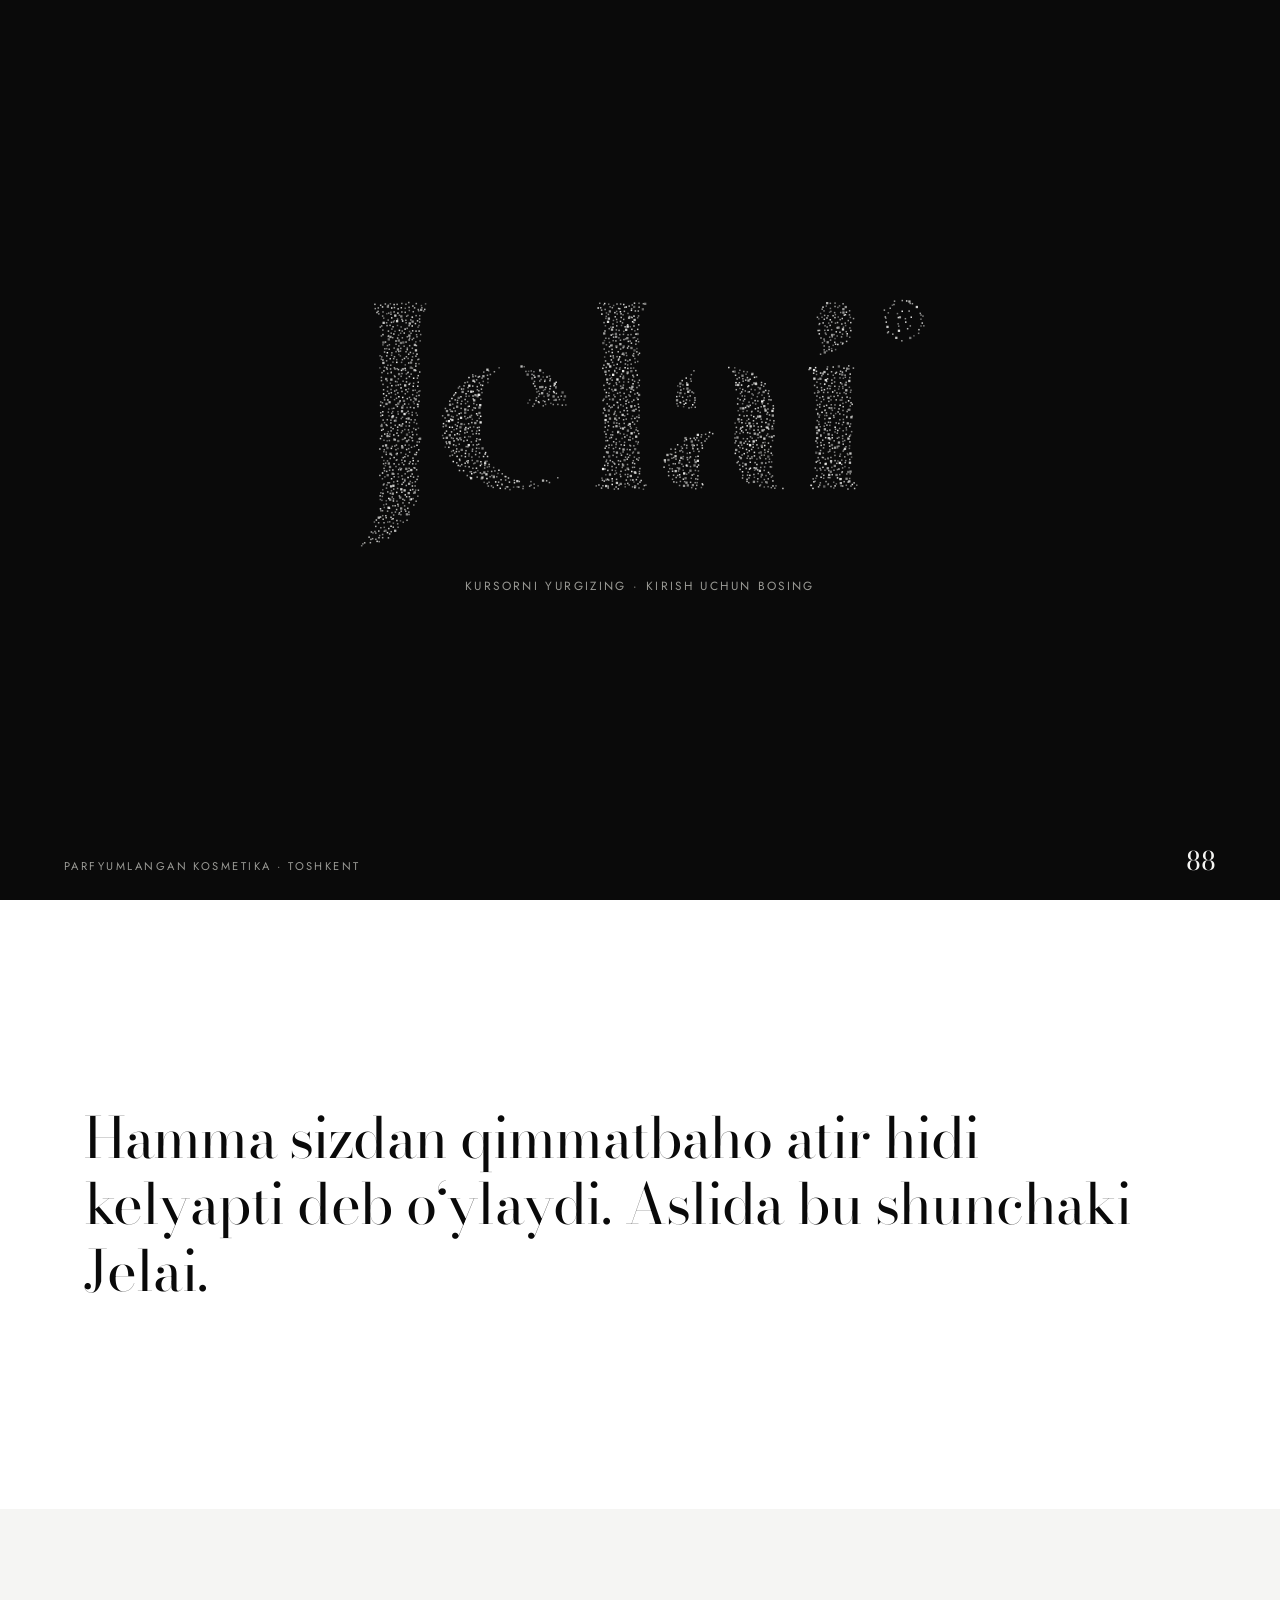
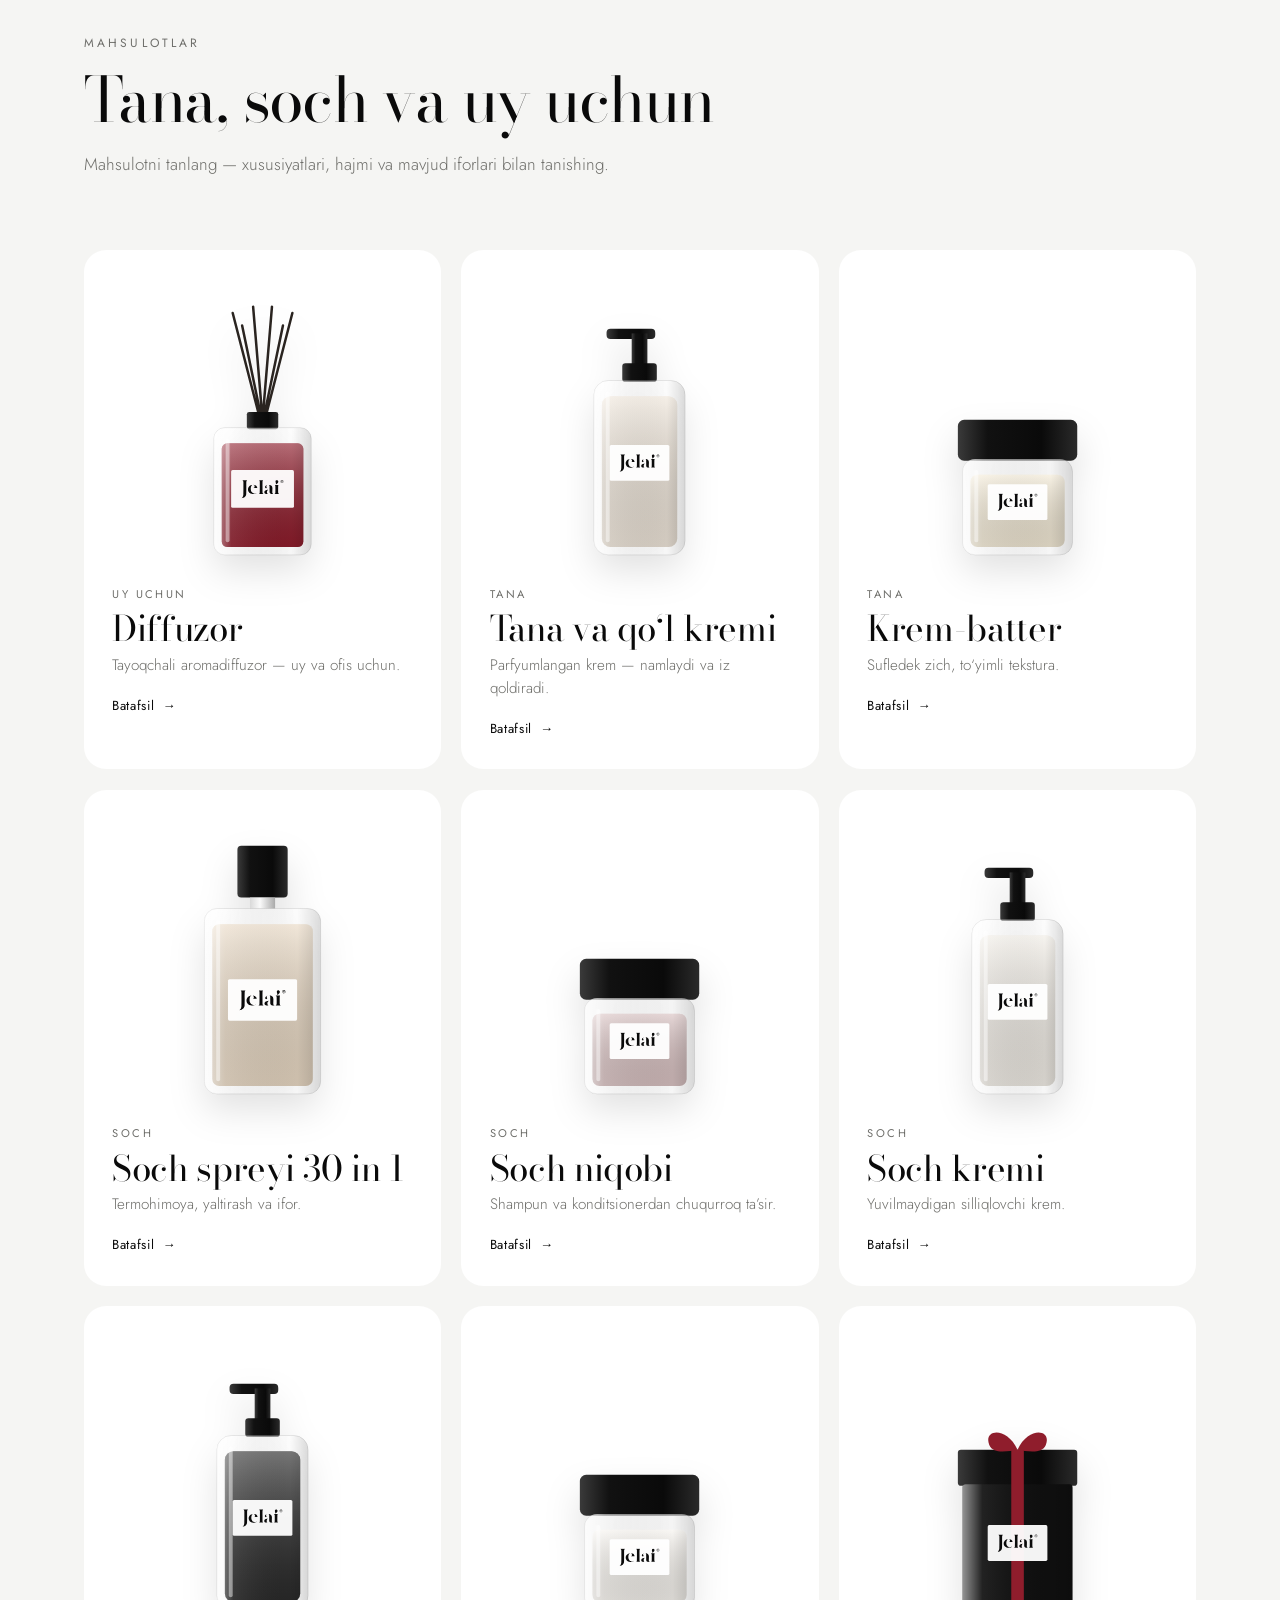
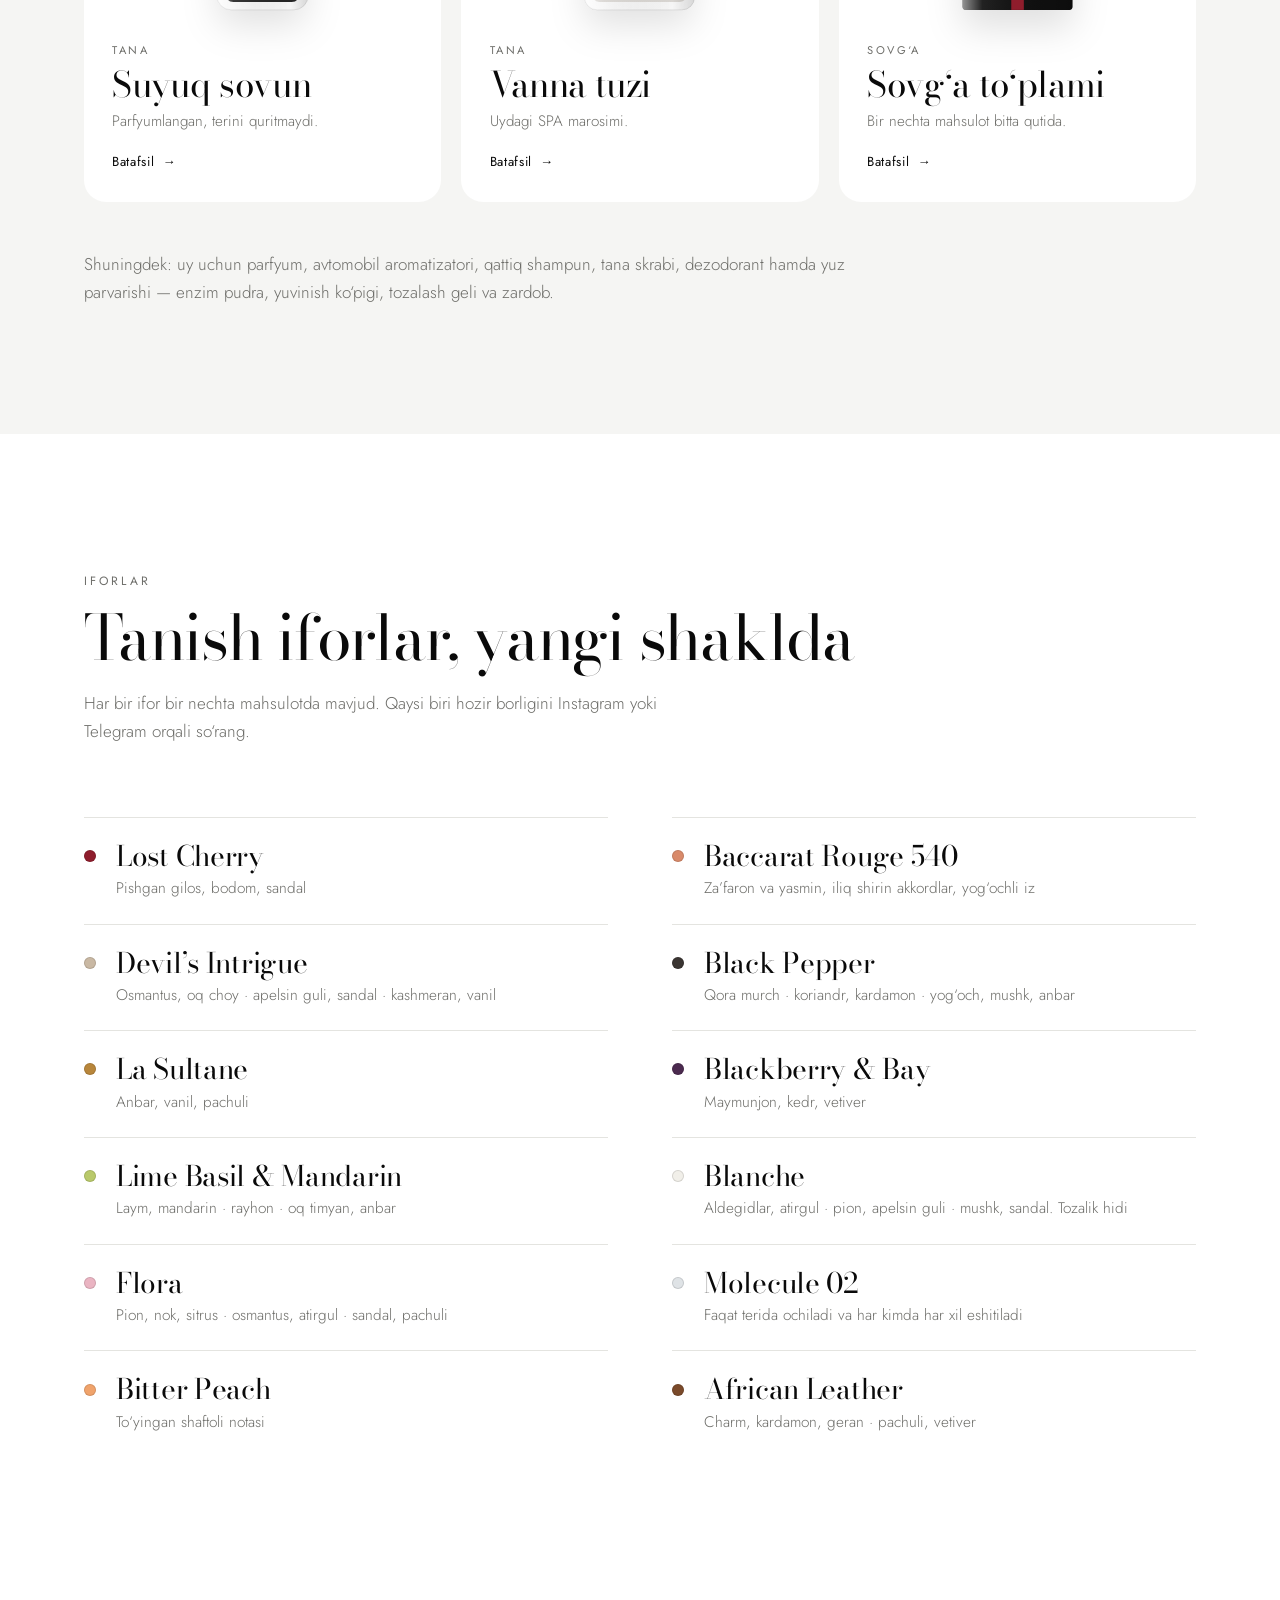
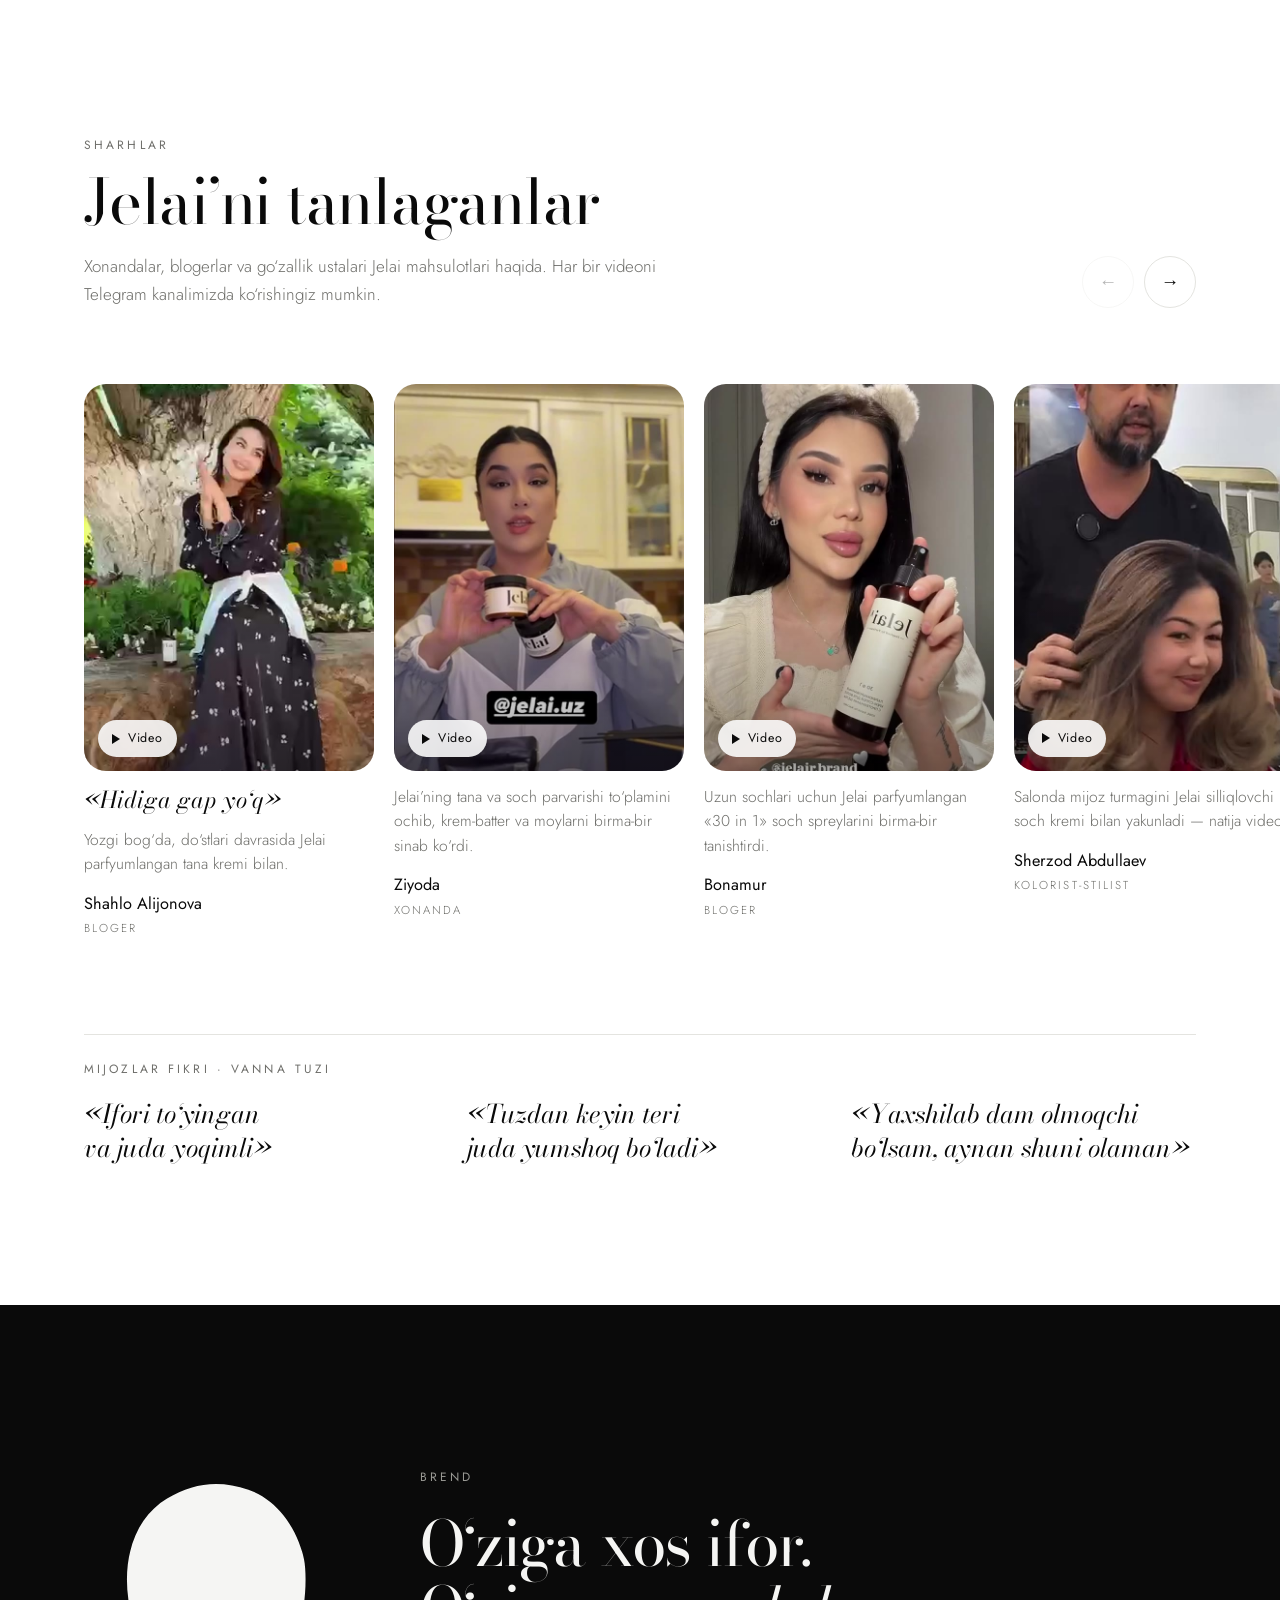
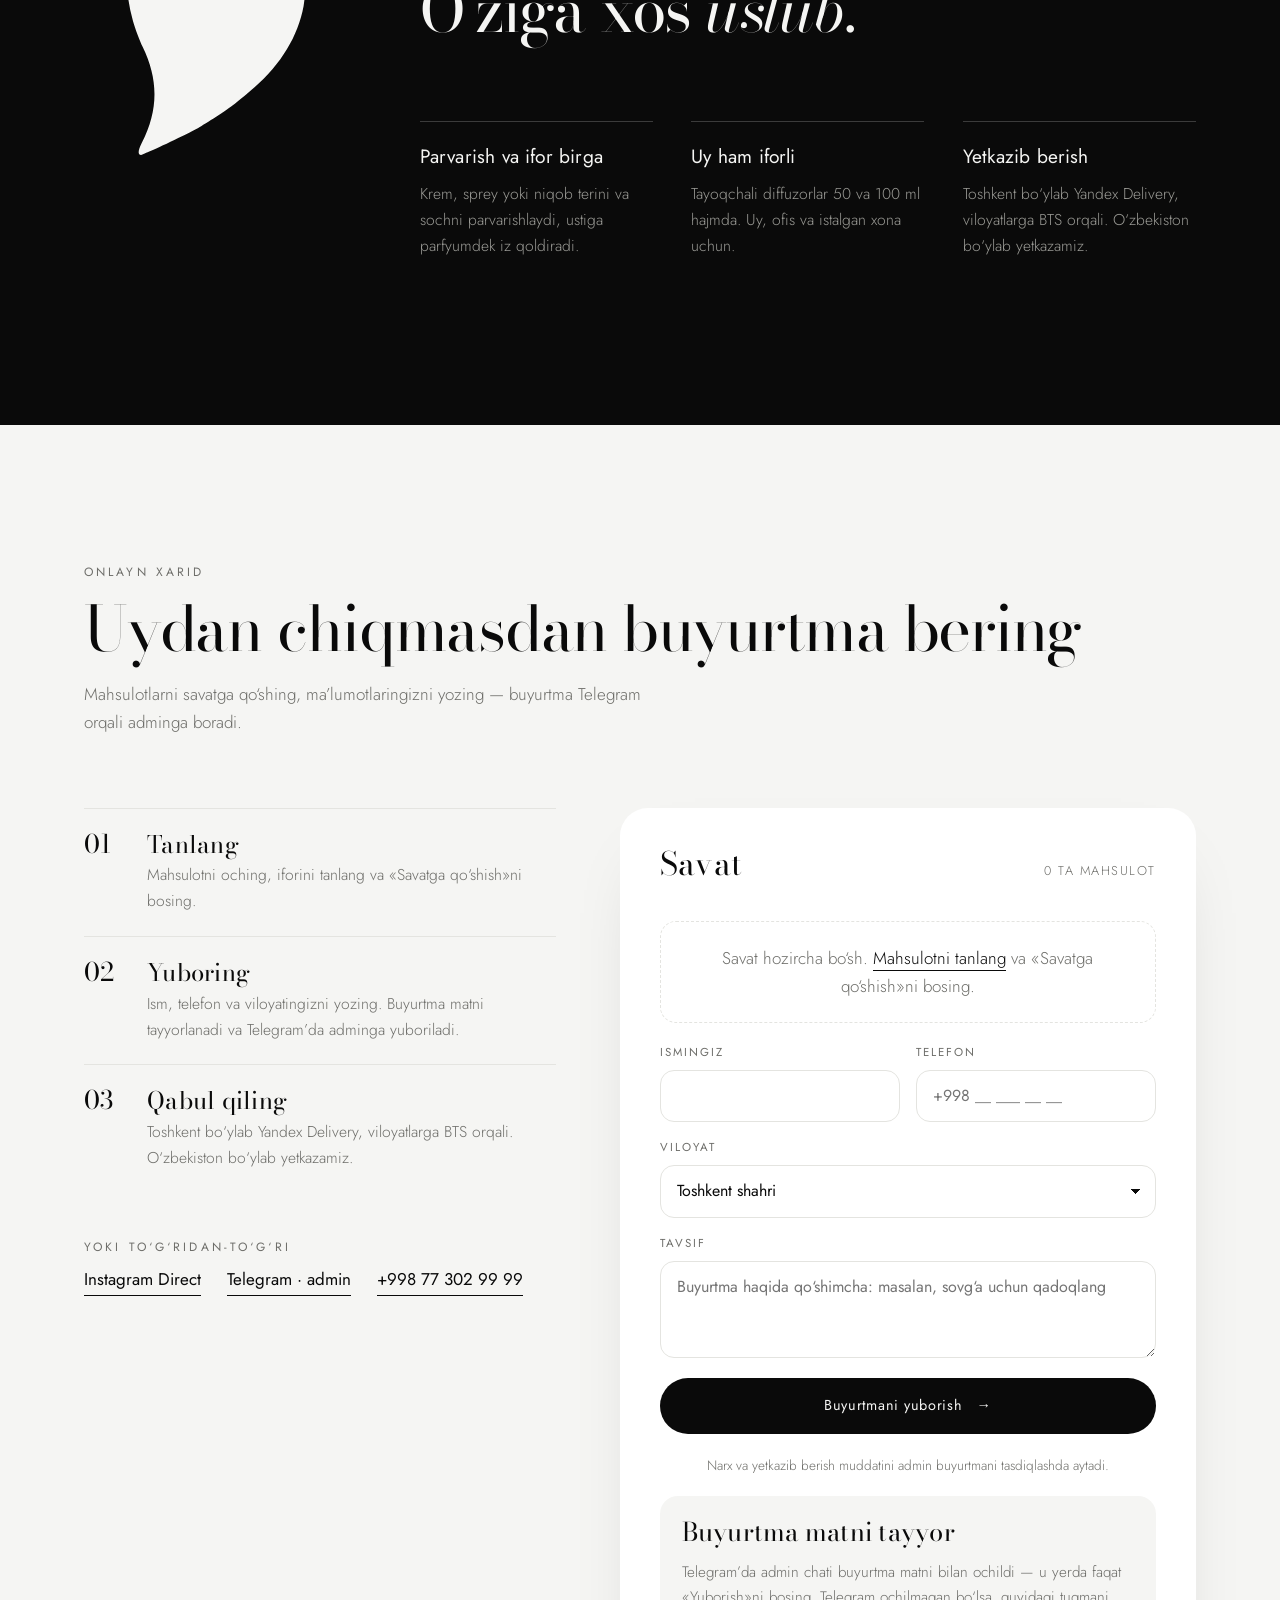
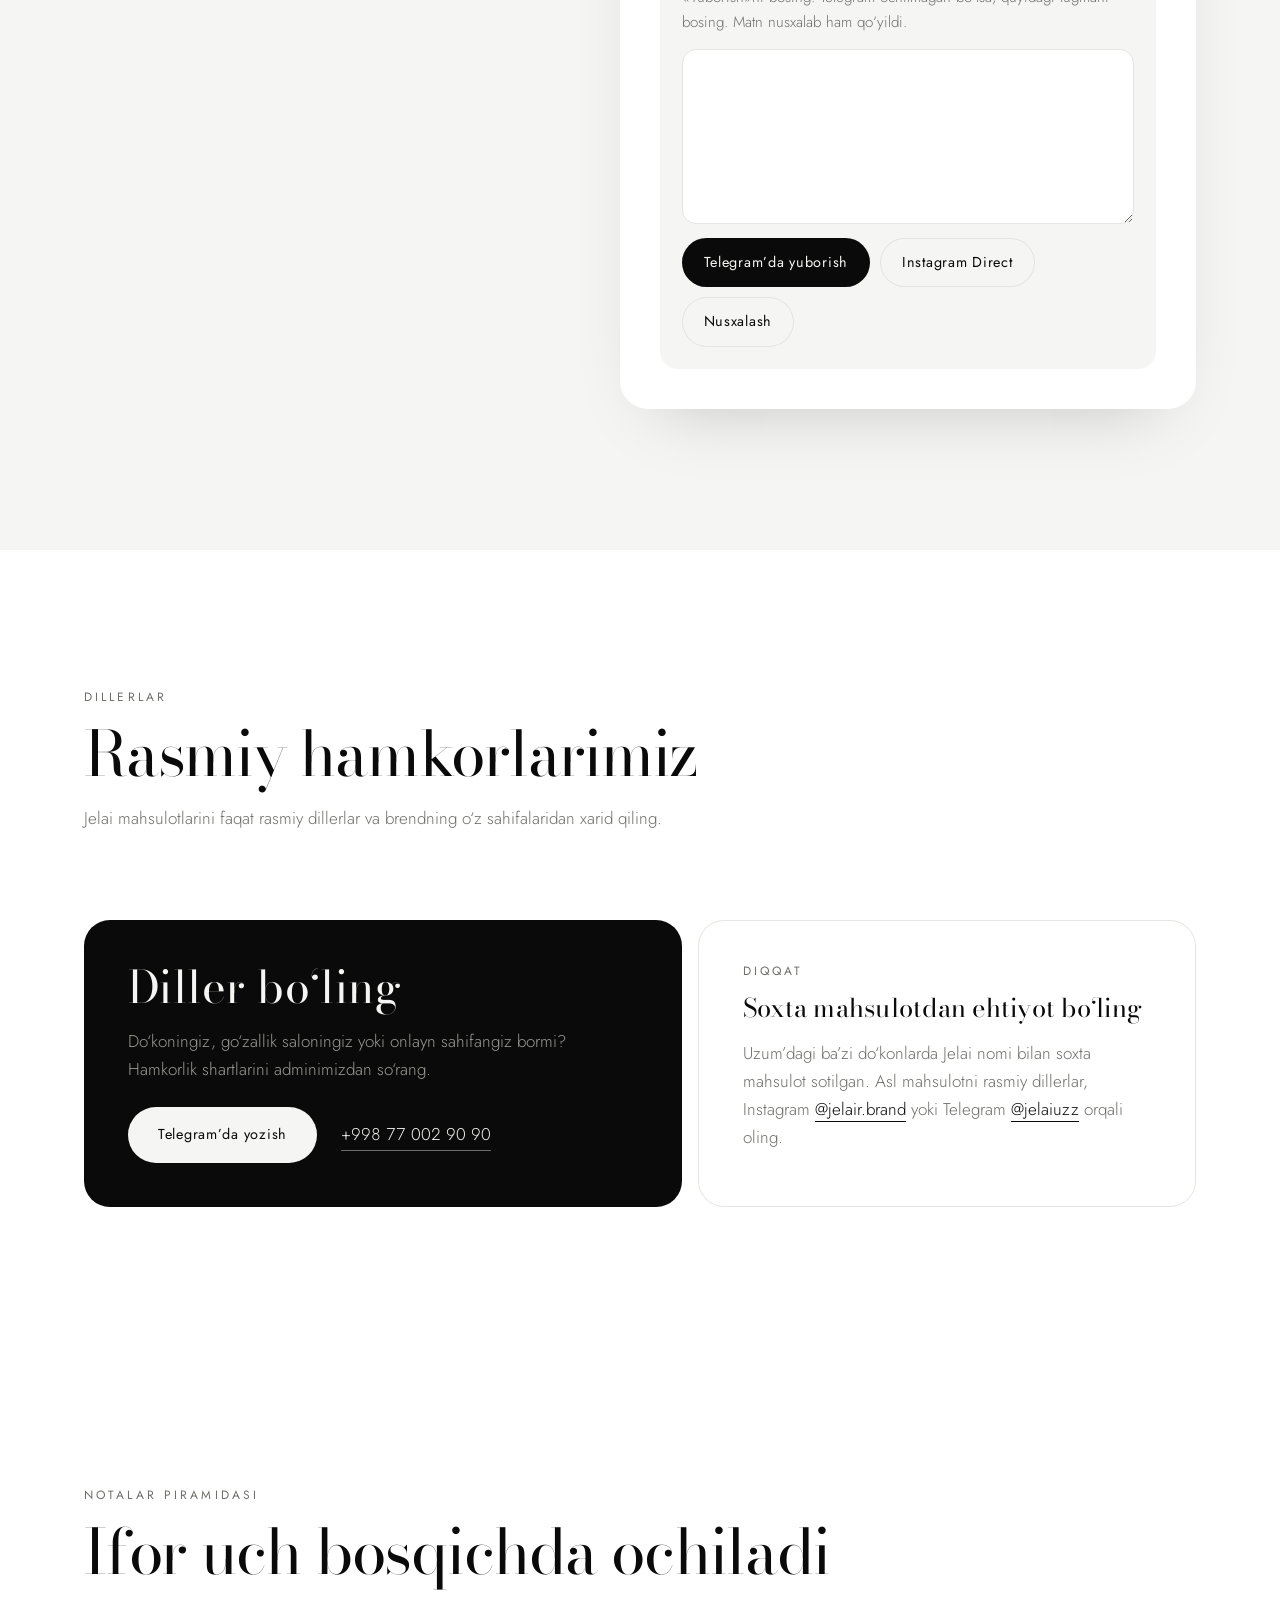
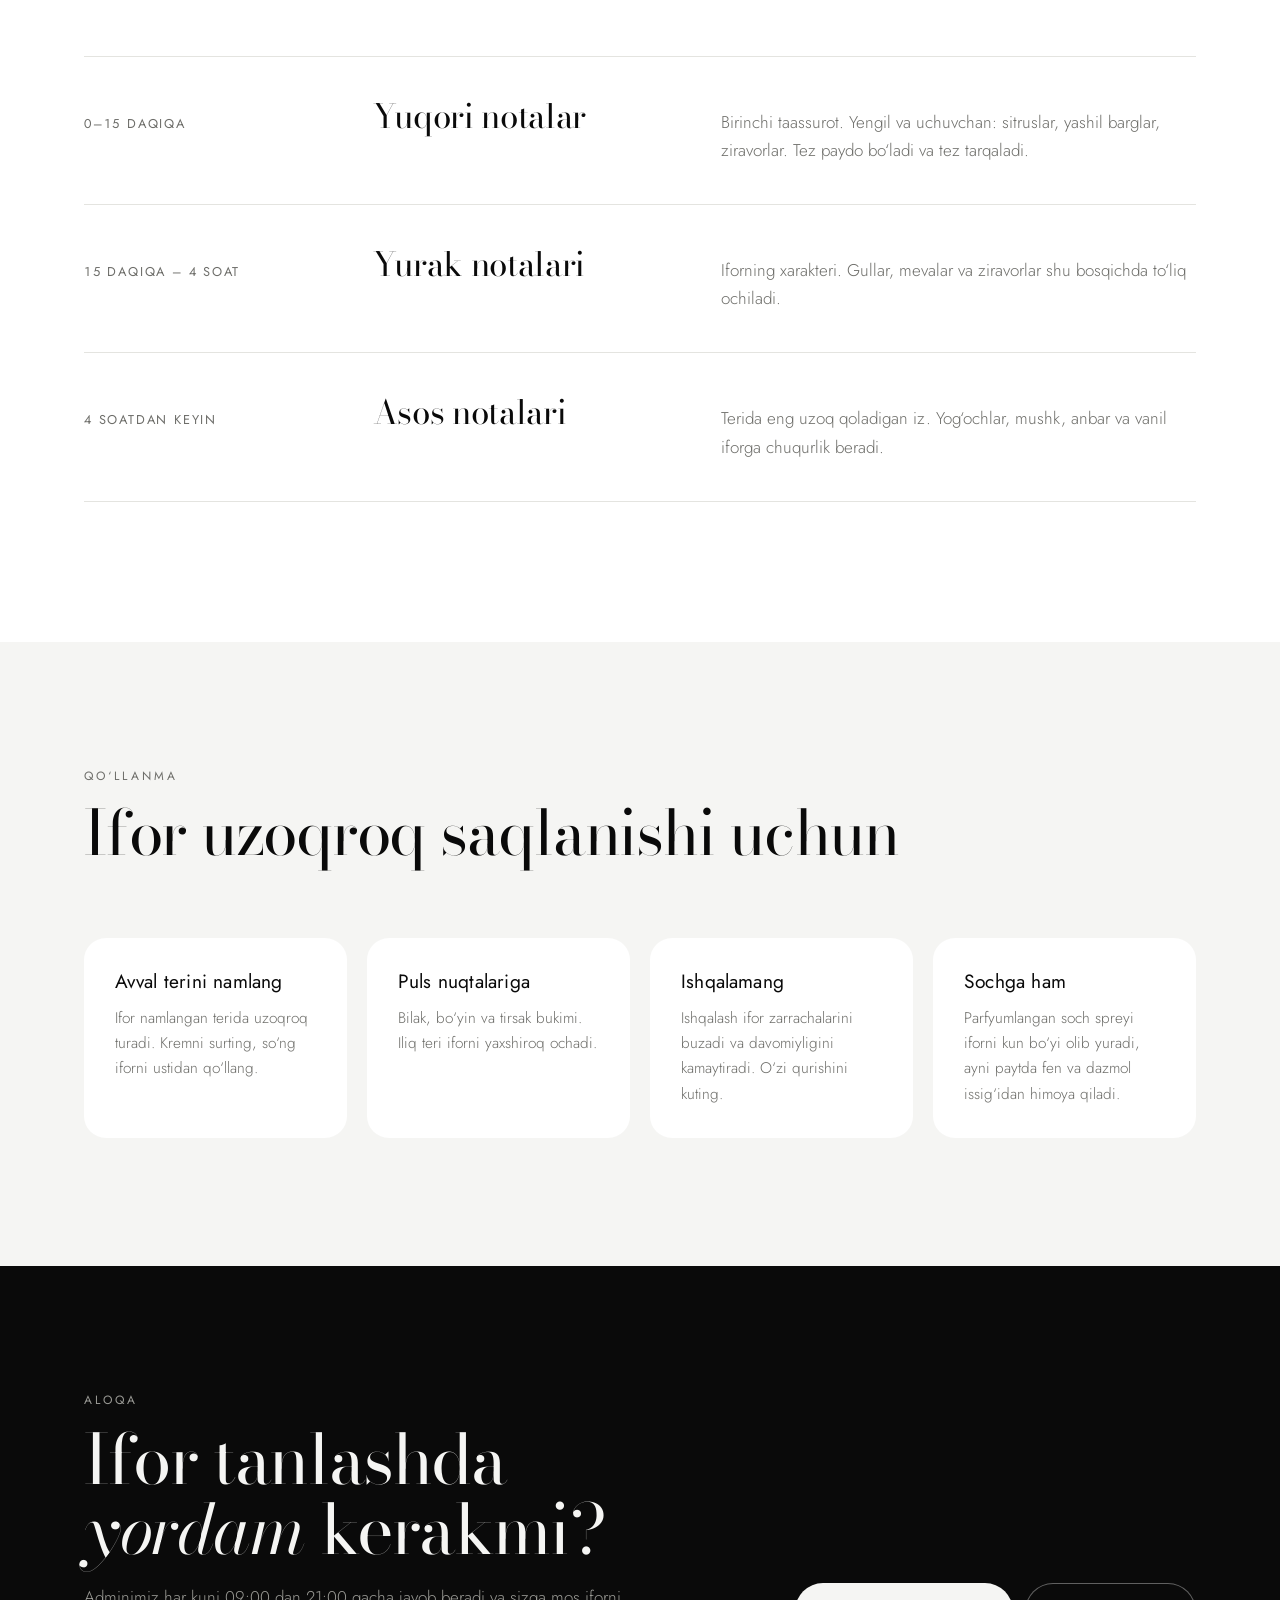
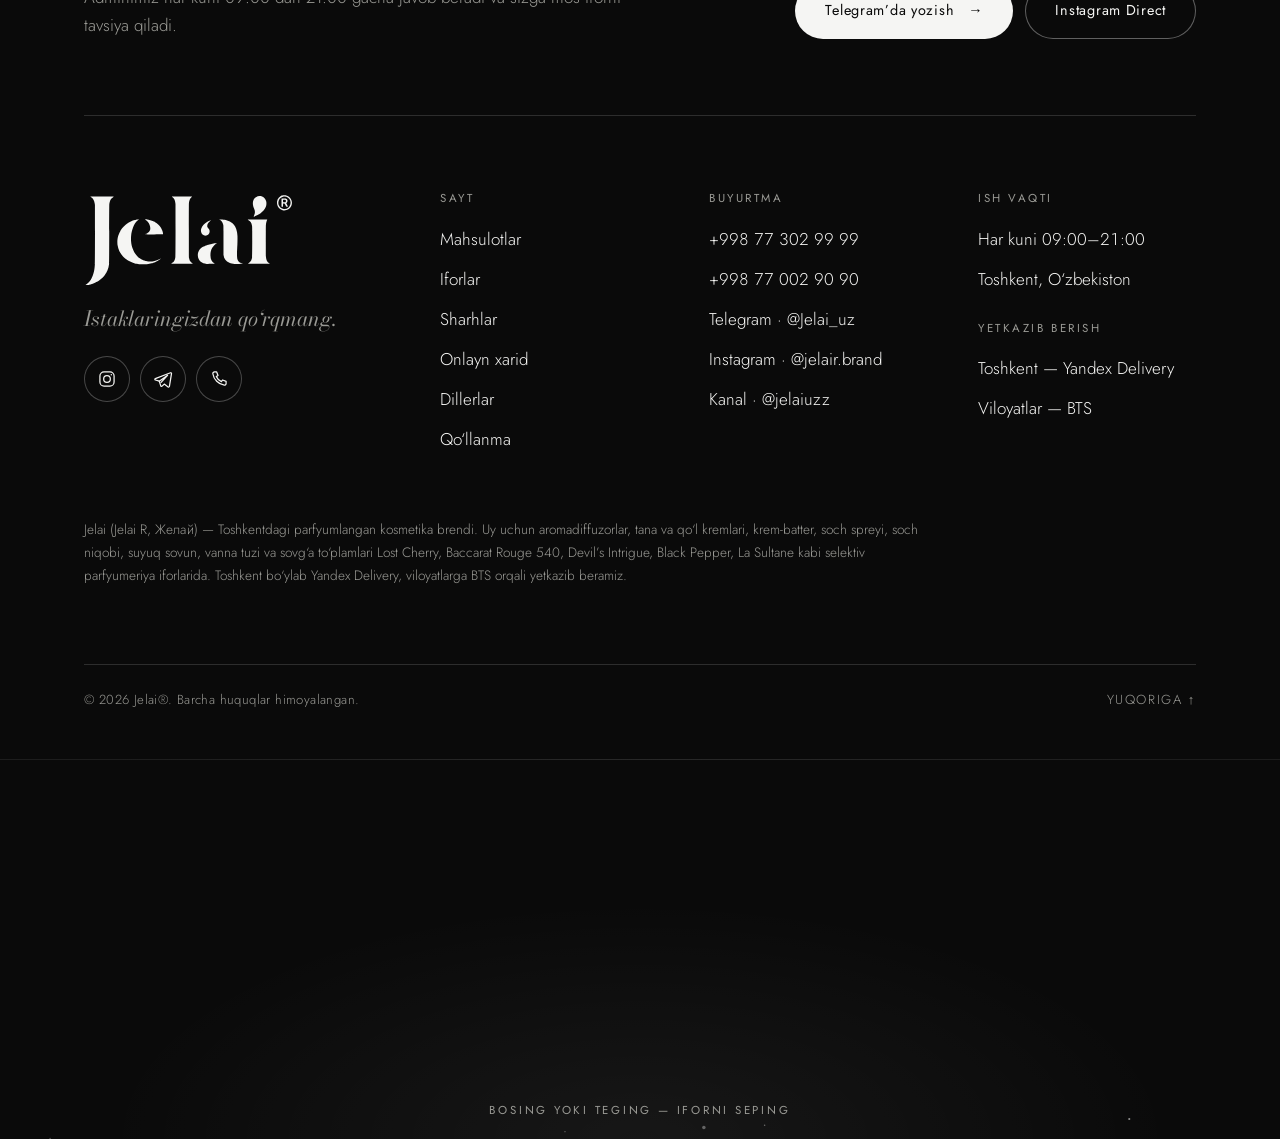
==== index.html @ 512867b6 "Footer: replace the faded wordmark with an interactive scent spray Moving the pointer leaves a trail" ====
<!doctype html>
<html lang="uz" data-base="">
<head>
<meta charset="utf-8">
<meta name="viewport" content="width=device-width, initial-scale=1, viewport-fit=cover">
<title>Jelai® — parfyumlangan kosmetika va uy iforlari | Toshkent, O‘zbekiston</title>
<meta name="description" content="Jelai (Jelai R) — Toshkentdagi parfyumlangan kosmetika brendi. Uy diffuzorlari, tana kremi, soch spreyi va niqoblari: Lost Cherry, Baccarat Rouge 540, Black Pepper iforlarida. Onlayn buyurtma, O‘zbekiston bo‘ylab yetkazib berish.">
<meta name="keywords" content="Jelai, Jelai R, Jelai uz, Jelai Toshkent, Jelai Uzbekistan, Желай, Jelai диффузор, parfyumlangan kosmetika, diffuzor, aromadiffuzor, soch spreyi, tana kremi, parfyum Toshkent, парфюмированная косметика Ташкент">
<meta name="robots" content="index, follow, max-image-preview:large, max-snippet:-1">
<meta name="author" content="Jelai">
<link rel="canonical" href="https://zerrolvl.github.io/jelair/">
<link rel="alternate" hreflang="uz" href="https://zerrolvl.github.io/jelair/">
<link rel="alternate" hreflang="ru" href="https://zerrolvl.github.io/jelair/ru/">
<link rel="alternate" hreflang="en" href="https://zerrolvl.github.io/jelair/en/">
<link rel="alternate" hreflang="x-default" href="https://zerrolvl.github.io/jelair/">
<meta name="geo.region" content="UZ-TK">
<meta name="geo.placename" content="Toshkent">
<meta name="theme-color" content="#0a0a0a">
<meta name="format-detection" content="telephone=no">
<meta property="og:type" content="website">
<meta property="og:site_name" content="Jelai">
<meta property="og:locale" content="uz_UZ">
<meta property="og:locale:alternate" content="ru_RU">
<meta property="og:url" content="https://zerrolvl.github.io/jelair/">
<meta property="og:title" content="Jelai® — parfyumlangan kosmetika, Toshkent">
<meta property="og:description" content="Istaklaringizdan qo‘rqmang. Uy diffuzorlari, tana va soch parvarishi selektiv parfyumeriya iforlarida. O‘zbekiston bo‘ylab yetkazib berish.">
<meta property="og:image" content="https://zerrolvl.github.io/jelair/og-image.jpg">
<meta property="og:image:width" content="1200">
<meta property="og:image:height" content="630">
<meta property="og:image:alt" content="Jelai logotipi">
<meta name="twitter:card" content="summary_large_image">
<meta name="twitter:title" content="Jelai® — parfyumlangan kosmetika, Toshkent">
<meta name="twitter:description" content="Uy diffuzorlari, tana va soch parvarishi selektiv parfyumeriya iforlarida.">
<meta name="twitter:image" content="https://zerrolvl.github.io/jelair/og-image.jpg">
<!-- Search Console / Yandex Webmaster tasdiqlash kodlarini shu yerga qo‘ying:
<meta name="google-site-verification" content="...">
<meta name="yandex-verification" content="..."> -->
<link rel="icon" href="favicon.svg" type="image/svg+xml">
<link rel="icon" href="icon-192.png" type="image/png" sizes="192x192">
<link rel="apple-touch-icon" href="apple-touch-icon.png">
<link rel="manifest" href="site.webmanifest">
<script type="application/ld+json">{"@context": "https://schema.org", "@graph": [{"@type": "Organization", "@id": "https://zerrolvl.github.io/jelair/#org", "name": "Jelai", "alternateName": ["Jelai®", "Jelai R", "JelaiR", "Jelair", "Jelai.uz", "Jelai Uzbekistan", "Желай"], "url": "https://zerrolvl.github.io/jelair/", "logo": "https://zerrolvl.github.io/jelair/icon-512.png", "image": "https://zerrolvl.github.io/jelair/og-image.jpg", "slogan": "Istaklaringizdan qo‘rqmang", "description": "Jelai — Toshkentdagi parfyumlangan kosmetika brendi: uy diffuzorlari, tana va qo‘l kremlari, soch spreylari va niqoblari. O‘zbekiston bo‘ylab yetkazib berish.", "sameAs": ["https://www.instagram.com/jelair.brand/", "https://t.me/jelaiuzz", "https://taplink.cc/jelai.uz"], "contactPoint": [{"@type": "ContactPoint", "telephone": "+998773029999", "contactType": "sales", "areaServed": "UZ", "availableLanguage": ["uz", "ru"]}, {"@type": "ContactPoint", "telephone": "+998770029090", "contactType": "customer service", "areaServed": "UZ", "availableLanguage": ["uz", "ru"]}]}, {"@type": "Store", "@id": "https://zerrolvl.github.io/jelair/#store", "name": "Jelai — parfyumlangan kosmetika", "url": "https://zerrolvl.github.io/jelair/", "image": "https://zerrolvl.github.io/jelair/og-image.jpg", "logo": "https://zerrolvl.github.io/jelair/icon-512.png", "telephone": "+998773029999", "priceRange": "$$", "currenciesAccepted": "UZS", "address": {"@type": "PostalAddress", "addressLocality": "Toshkent", "addressRegion": "Toshkent", "addressCountry": "UZ"}, "areaServed": {"@type": "Country", "name": "O‘zbekiston"}, "openingHoursSpecification": [{"@type": "OpeningHoursSpecification", "dayOfWeek": ["Monday", "Tuesday", "Wednesday", "Thursday", "Friday", "Saturday", "Sunday"], "opens": "09:00", "closes": "21:00"}], "brand": {"@id": "https://zerrolvl.github.io/jelair/#org"}, "parentOrganization": {"@id": "https://zerrolvl.github.io/jelair/#org"}}, {"@type": "WebSite", "@id": "https://zerrolvl.github.io/jelair/#site", "url": "https://zerrolvl.github.io/jelair/", "name": "Jelai", "alternateName": "Jelai Uzbekistan", "inLanguage": "uz", "publisher": {"@id": "https://zerrolvl.github.io/jelair/#org"}}, {"@type": "WebPage", "@id": "https://zerrolvl.github.io/jelair/#page", "url": "https://zerrolvl.github.io/jelair/", "name": "Jelai® — parfyumlangan kosmetika va uy iforlari, Toshkent", "isPartOf": {"@id": "https://zerrolvl.github.io/jelair/#site"}, "about": {"@id": "https://zerrolvl.github.io/jelair/#org"}, "inLanguage": "uz", "primaryImageOfPage": {"@type": "ImageObject", "url": "https://zerrolvl.github.io/jelair/og-image.jpg", "width": 1200, "height": 630}}]}</script>
<script>
  document.documentElement.classList.add('js');
  try { if (!sessionStorage.getItem('jelai-seen') && !matchMedia('(prefers-reduced-motion: reduce)').matches) document.documentElement.classList.add('loading'); } catch (e) { document.documentElement.classList.add('loading'); }
</script>
<link rel="preconnect" href="https://fonts.googleapis.com">
<link rel="preconnect" href="https://fonts.gstatic.com" crossorigin>
<link rel="stylesheet" href="https://fonts.googleapis.com/css2?family=Bodoni+Moda:ital,opsz,wght@0,6..96,400..600;1,6..96,400..500&family=Jost:wght@300..500&display=swap">
<link rel="stylesheet" href="styles.css">
<script src="script.js" defer></script>
</head>
<body>

<!-- Umumiy SVG belgilar: logotip, tomchi, shisha gradientlari -->
<svg width="0" height="0" style="position:absolute" aria-hidden="true">
  <defs>
    <symbol id="logo" viewBox="20 18 710 318"><path class="lg lg-j" fill-rule="evenodd" d="M32.7 328.8C35.7 328.5 40.5 327.7 42.2 327.2C49.1 325.3 51.0 324.6 57.3 321.8C63.0 319.2 69.5 315.4 73.2 312.5C73.5 312.2 74.5 311.5 75.3 310.8C80.5 307.0 86.8 300.5 90.5 295.3C94.4 289.7 96.0 286.7 98.2 281.8C98.5 280.9 99.1 279.6 99.4 278.9C100.5 276.3 102.6 269.9 102.9 268.0C103.0 267.7 103.2 266.6 103.4 265.6C104.0 262.9 104.5 259.4 104.9 255.3C105.2 251.8 105.2 251.2 105.3 154.4C105.4 82.0 105.5 56.7 105.6 55.5C106.6 47.6 109.2 40.8 112.9 36.7C114.0 35.6 116.5 33.4 118.4 32.1C120.0 31.0 120.2 30.6 119.7 30.1C119.1 29.7 42.7 29.7 42.2 30.2C41.8 30.7 42.1 31.0 44.3 32.5C50.9 36.9 54.6 43.6 56.3 54.2C56.5 55.7 56.8 57.4 56.9 58.1C57.0 59.0 57.1 82.3 57.1 157.7C57.1 250.6 57.1 256.3 56.8 259.3C56.6 261.1 56.4 264.1 56.2 266.0C55.0 283.6 49.7 301.7 43.0 311.2C39.2 316.8 33.5 322.6 29.2 325.4C25.7 327.8 25.6 327.9 25.7 328.5C26.0 329.2 28.2 329.4 32.7 328.8Z"/><path class="lg lg-e" fill-rule="evenodd" d="M232.3 258.6C239.6 257.7 243.0 257.1 248.8 255.5C250.6 255.0 259.1 252.2 259.8 251.8C260.2 251.7 261.0 251.3 261.7 251.0C263.1 250.5 266.0 249.0 268.2 247.7C269.1 247.2 270.2 246.5 270.8 246.2C274.5 244.1 278.8 240.7 278.8 240.0C278.8 239.6 277.5 240.1 274.5 241.6C260.2 248.9 246.5 251.3 232.7 249.0C231.1 248.7 229.4 248.4 229.0 248.3C228.6 248.1 227.4 247.8 226.3 247.5C223.2 246.7 216.6 244.0 215.6 243.2C215.5 243.1 214.6 242.6 213.6 242.0C206.4 237.9 201.4 233.7 196.6 227.5C190.8 220.2 188.7 216.6 185.1 207.5C182.0 200.0 179.8 190.6 179.2 181.9C178.7 176.1 178.8 166.4 179.4 161.8C179.5 160.7 179.7 159.1 179.8 158.2C179.9 157.2 180.2 155.4 180.4 154.2C180.6 153.1 180.9 151.7 180.9 151.3C181.4 148.4 183.5 140.8 185.4 135.2C188.6 125.8 194.2 116.4 199.0 112.4C200.8 110.9 202.0 109.9 203.3 109.1C204.7 108.1 205.0 107.8 204.6 107.4C204.4 107.1 203.6 107.1 202.3 107.4C201.7 107.5 200.7 107.7 199.9 107.8C199.2 107.8 197.5 108.2 196.1 108.6C194.7 109.0 192.9 109.5 192.1 109.7C182.8 112.0 173.3 116.4 165.1 122.2C158.3 126.9 150.1 135.3 145.8 141.7C141.4 148.3 138.5 154.2 136.1 161.4C134.0 167.8 133.4 170.9 132.8 179.1C132.5 183.2 133.0 192.6 133.6 194.9C133.7 195.5 133.9 196.3 133.9 196.7C134.0 197.4 135.0 201.2 135.9 204.5C137.0 208.7 140.5 216.6 143.2 220.9C145.3 224.4 149.1 229.6 151.2 232.0C153.8 234.9 158.9 239.6 161.6 241.5C171.5 248.9 179.7 252.8 192.1 256.2C195.6 257.1 201.3 258.1 206.6 258.7C209.7 259.1 209.9 259.1 219.4 259.1C227.8 259.2 227.8 259.2 232.3 258.6ZM287.0 157.7C287.4 157.5 287.4 157.4 287.3 155.7C287.2 154.7 287.0 153.3 286.8 152.6C286.7 151.8 286.5 151.0 286.4 150.6C285.6 145.8 281.4 136.7 278.3 132.8C278.1 132.5 277.3 131.5 276.5 130.5C273.2 126.0 267.0 120.5 262.0 117.5C259.7 116.1 256.7 114.3 256.6 114.3C256.6 114.3 255.4 113.8 254.0 113.2C249.1 110.9 239.0 108.1 233.4 107.5C228.0 106.9 227.9 106.9 227.4 107.1C226.7 107.5 227.0 108.3 228.2 108.9C230.3 109.9 233.5 112.6 235.5 114.9C243.6 124.6 246.5 137.5 242.2 146.0C240.4 149.7 237.0 152.9 232.9 154.6C230.4 155.7 229.7 156.0 229.5 156.0C229.0 156.0 227.2 157.0 227.1 157.3C226.8 158.0 225.8 158.0 257.1 158.0C284.2 158.0 286.6 158.0 287.0 157.7Z"/><path class="lg lg-l" fill-rule="evenodd" d="M387.4 257.2C387.8 256.7 387.5 256.3 386.3 255.7C383.3 254.1 380.4 251.1 378.6 247.8C378.2 246.9 377.7 246.2 377.7 246.1C377.3 245.6 376.1 241.9 375.7 239.6C374.5 233.5 374.6 243.3 374.5 144.5C374.5 85.3 374.5 55.0 374.7 53.5C374.9 50.9 375.4 47.6 375.8 46.0C376.0 45.4 376.2 44.8 376.2 44.6C376.2 44.2 377.1 41.7 377.8 39.8C379.0 37.1 380.9 34.6 383.2 32.5C385.0 31.0 385.2 30.6 384.8 30.2C384.4 29.8 318.2 29.8 317.8 30.1C317.3 30.6 317.4 31.0 318.4 31.5C324.0 34.5 328.0 41.9 328.9 51.5C329.1 52.8 329.2 54.7 329.3 55.6C329.5 56.7 329.5 84.8 329.5 143.7C329.4 230.1 329.4 230.1 329.0 233.3C328.8 235.1 328.5 237.2 328.3 238.0C328.1 238.8 328.0 239.6 328.0 239.8C328.0 240.3 327.0 243.4 326.5 244.8C324.1 250.3 321.8 252.9 316.2 255.9C315.3 256.3 315.0 257.2 315.6 257.5C315.8 257.5 332.0 257.6 351.5 257.5C386.1 257.5 387.1 257.5 387.4 257.2Z"/><path class="lg lg-a" fill-rule="evenodd" d="M458.6 257.5C461.6 257.4 462.0 257.3 462.0 256.8C462.0 256.6 461.2 256.0 460.2 255.5C452.1 251.0 447.8 242.0 447.5 229.1C447.4 219.2 449.5 210.2 453.7 203.5C456.7 198.8 462.5 192.4 466.4 189.5C469.1 187.5 468.8 186.8 465.7 187.5C464.8 187.7 463.3 188.0 462.3 188.1C461.4 188.2 459.8 188.5 458.8 188.7C457.9 188.8 456.4 189.1 455.5 189.3C454.6 189.4 452.7 189.8 451.2 190.2C449.8 190.5 448.3 190.9 447.9 190.9C447.2 191.0 441.6 192.5 439.7 193.0C437.2 193.7 432.7 195.3 431.9 195.7C431.6 195.9 431.3 196.0 431.2 196.0C430.9 196.0 426.4 198.0 424.2 199.2C416.8 203.0 412.4 206.8 409.0 212.3C407.9 214.2 406.2 218.1 405.8 219.7C405.7 220.1 405.6 220.9 405.4 221.5C404.6 224.9 404.6 231.2 405.5 234.3C405.7 235.4 406.0 236.5 406.1 236.8C406.1 237.2 406.4 238.1 406.8 238.8C407.1 239.6 407.6 240.7 407.8 241.3C409.0 244.3 412.2 248.5 415.0 250.7C419.9 254.6 426.6 257.1 434.5 257.7C435.6 257.8 455.2 257.7 458.6 257.5ZM433.8 161.7C437.1 160.9 439.3 159.7 441.2 157.7C444.6 154.1 445.7 148.2 444.0 143.1C443.3 141.0 442.7 140.0 440.7 137.9C437.5 134.6 437.1 134.0 436.8 131.5C436.4 128.5 437.1 125.0 438.5 122.2C440.3 118.5 443.9 114.4 447.7 111.6C449.1 110.6 449.3 110.3 449.0 110.0C448.6 109.5 441.0 112.9 437.1 115.3C426.6 121.8 420.0 129.0 416.6 137.8C416.2 138.6 416.1 139.5 415.5 142.8C415.3 144.1 415.3 146.5 415.6 148.2C417.0 157.6 425.5 163.9 433.8 161.7ZM544.7 258.0C554.2 257.8 555.8 257.6 555.8 256.7C555.8 256.2 555.1 255.9 553.9 255.8C553.4 255.7 552.6 255.5 552.2 255.3C551.8 255.2 551.0 254.9 550.5 254.8C546.8 253.6 543.4 251.1 541.4 248.1C538.3 243.4 537.3 237.6 537.3 223.7C537.3 219.5 537.4 214.9 537.5 213.4C537.6 212.0 537.8 207.6 538.0 203.8C538.2 199.9 538.5 195.2 538.6 193.2C538.9 188.6 539.1 167.6 538.9 163.2C538.0 149.7 535.4 139.2 531.0 131.5C526.9 124.3 520.0 117.8 513.0 114.4C507.4 111.8 500.2 109.4 494.8 108.6C494.4 108.5 493.3 108.3 492.3 108.2C489.6 107.7 485.1 107.3 481.2 107.3C477.6 107.2 477.6 107.2 477.5 107.7C477.5 108.1 477.6 108.2 478.3 108.5C481.0 109.7 482.0 110.3 484.3 112.6C487.4 115.6 489.7 120.1 490.7 125.4C491.6 129.5 491.6 127.8 491.6 178.9C491.7 221.0 491.7 226.7 491.9 228.7C493.3 240.8 500.1 249.4 511.5 253.8C517.0 256.0 522.2 257.1 529.5 257.7C531.7 257.8 533.9 258.0 534.2 258.1C535.6 258.2 537.7 258.2 544.7 258.0Z"/><path class="lg lg-i" fill-rule="evenodd" d="M647.7 257.2C648.3 256.7 647.9 256.1 646.4 255.4C643.3 253.8 639.9 250.1 638.3 246.7C636.7 243.2 635.5 237.9 635.0 232.2C634.5 226.9 634.6 131.7 635.0 126.1C635.5 120.6 637.7 111.5 639.1 109.4C639.4 108.9 639.4 108.2 639.0 108.0C638.8 107.9 628.5 107.8 606.8 107.8C572.4 107.8 574.0 107.8 574.0 108.7C574.0 109.0 574.7 109.7 575.1 109.7C575.2 109.7 575.4 109.8 575.7 109.9C575.9 110.0 576.6 110.4 577.2 110.7C583.1 113.8 586.1 118.5 587.7 126.8C588.8 132.2 588.7 129.0 588.8 181.3C588.8 228.9 588.8 228.9 588.4 233.2C588.2 235.6 587.9 238.0 587.8 238.5C587.6 239.0 587.4 240.0 587.2 240.7C585.6 247.8 582.3 252.3 576.3 255.4C574.4 256.4 574.1 256.7 574.9 257.2C575.4 257.6 647.3 257.6 647.7 257.2Z"/><path class="lg lg-ap" fill-rule="evenodd" d="M596.6 97.1C598.9 96.2 607.2 92.2 609.6 90.8C612.0 89.4 617.2 86.0 619.0 84.5C619.9 83.8 621.0 82.9 621.6 82.4C629.8 75.8 634.7 68.2 636.3 59.7C636.9 56.2 637.0 50.6 636.4 47.7C634.6 39.2 629.1 32.2 622.1 29.8C614.7 27.3 607.9 28.0 601.2 32.1C592.0 37.6 588.6 50.1 592.4 63.5C593.0 65.6 594.2 68.8 594.9 70.2C599.0 78.6 599.0 86.5 594.7 94.9C593.7 97.0 593.6 97.9 594.5 98.0C594.5 98.0 595.5 97.6 596.6 97.1Z"/><path class="lg lg-r" fill-rule="evenodd" d="M701.7 76.5C709.3 75.4 716.8 69.9 720.4 62.8C722.4 58.9 723.5 52.3 722.9 48.2C721.9 41.1 718.9 35.6 713.8 31.3C708.3 26.7 699.9 24.5 693.0 26.0C688.9 26.8 687.7 27.3 684.3 29.4C675.6 34.5 670.9 45.3 672.8 55.6C674.8 66.0 681.6 73.4 691.4 76.0C694.5 76.8 698.3 77.0 701.7 76.5ZM695.0 72.3C687.4 71.0 681.5 66.2 678.4 58.8C676.5 54.0 676.9 46.2 679.3 41.3C682.0 36.1 687.4 31.9 693.0 30.6C703.5 28.1 714.2 34.1 717.6 44.4C720.3 52.5 717.3 62.7 710.7 67.8C707.1 70.5 703.3 72.0 698.9 72.5C696.8 72.7 697.2 72.7 695.0 72.3ZM692.5 64.5C692.9 64.2 692.9 64.2 693.0 59.1C693.1 54.4 693.1 54.0 693.4 53.8C693.8 53.5 695.5 53.3 696.8 53.4C698.2 53.6 698.6 53.9 699.6 56.0C700.1 56.9 701.0 58.6 701.7 59.9C702.4 61.2 703.1 62.6 703.3 63.0C704.0 64.5 704.4 64.7 706.7 64.7C708.8 64.7 709.3 64.5 709.3 63.9C709.3 63.5 704.9 54.7 704.2 53.7C703.6 52.8 703.7 52.3 704.8 51.4C707.1 49.7 708.2 47.5 708.2 44.6C708.2 40.8 706.5 38.4 703.1 37.1C702.1 36.8 701.8 36.8 695.2 36.7L688.4 36.6L688.1 37.2C687.8 37.6 687.8 39.0 687.8 50.8C687.8 65.8 687.7 64.6 689.3 64.7C691.7 64.9 692.1 64.8 692.5 64.5ZM693.5 48.9C693.1 48.5 693.1 48.5 693.0 45.4C693.0 40.7 692.7 41.0 696.4 41.0C699.7 41.0 700.6 41.2 701.5 41.9C702.5 42.9 702.9 43.8 702.8 45.2C702.7 46.7 702.4 47.3 701.5 48.1C700.5 48.9 699.9 49.0 696.7 49.1C694.1 49.2 693.9 49.2 693.5 48.9Z"/></symbol>
    <symbol id="drop" viewBox="586 25 54 76"><path class="lg lg-ap" fill-rule="evenodd" d="M596.6 97.1C598.9 96.2 607.2 92.2 609.6 90.8C612.0 89.4 617.2 86.0 619.0 84.5C619.9 83.8 621.0 82.9 621.6 82.4C629.8 75.8 634.7 68.2 636.3 59.7C636.9 56.2 637.0 50.6 636.4 47.7C634.6 39.2 629.1 32.2 622.1 29.8C614.7 27.3 607.9 28.0 601.2 32.1C592.0 37.6 588.6 50.1 592.4 63.5C593.0 65.6 594.2 68.8 594.9 70.2C599.0 78.6 599.0 86.5 594.7 94.9C593.7 97.0 593.6 97.9 594.5 98.0C594.5 98.0 595.5 97.6 596.6 97.1Z"/></symbol>
    <linearGradient id="g-glass" x1="0" x2="1" y1="0" y2="0">
      <stop offset="0" stop-color="#fff" stop-opacity=".55"/>
      <stop offset=".18" stop-color="#fff" stop-opacity=".08"/>
      <stop offset=".8" stop-color="#000" stop-opacity="0"/>
      <stop offset="1" stop-color="#000" stop-opacity=".14"/>
    </linearGradient>
    <linearGradient id="g-liquid" x1="0" x2="0" y1="0" y2="1">
      <stop offset="0" stop-color="#fff" stop-opacity=".35"/>
      <stop offset="1" stop-color="#000" stop-opacity=".12"/>
    </linearGradient>
    <linearGradient id="g-cap" x1="0" x2="1" y1="0" y2="0">
      <stop offset="0" stop-color="#3a3a3a"/>
      <stop offset=".25" stop-color="#111"/>
      <stop offset=".7" stop-color="#0a0a0a"/>
      <stop offset="1" stop-color="#2a2a2a"/>
    </linearGradient>
    <linearGradient id="g-neck" x1="0" x2="1" y1="0" y2="0">
      <stop offset="0" stop-color="#d9d9d9"/>
      <stop offset=".4" stop-color="#fafafa"/>
      <stop offset="1" stop-color="#a9a9a9"/>
    </linearGradient>
  </defs>
</svg>

<!-- Kirish ekrani -->
<div id="loader" aria-hidden="true">
  <canvas class="loader-mist"></canvas>
  <p class="loader-hint"></p>
  <div class="loader-meta">
    <span>Parfyumlangan kosmetika · Toshkent</span>
    <span class="loader-pct">00</span>
  </div>
</div>

<header class="nav" id="nav">
  <div class="nav-in">
    <a class="nav-logo" href="#top" aria-label="Jelai — bosh sahifa"><svg viewBox="0 0 710 318"><use href="#logo"/></svg></a>
    <nav class="nav-links" id="menu" aria-label="Asosiy">
      <a href="#mahsulotlar">Mahsulotlar</a>
      <a href="#iforlar">Iforlar</a>
      <a href="#sharhlar">Sharhlar</a>
      <a href="#xarid">Xarid</a>
      <a href="#dillerlar">Dillerlar</a>
      <a href="#aloqa">Aloqa</a>
      <span class="lang" role="group" aria-label="Til"><a href="./" hreflang="uz" lang="uz" aria-current="true">UZ</a><a href="ru/" hreflang="ru" lang="ru">RU</a><a href="en/" hreflang="en" lang="en">EN</a></span>
    </nav>
    <a class="nav-cart" href="#xarid" aria-label="Savat">
      <svg viewBox="0 0 24 24" aria-hidden="true"><path d="M5 8h14l-1.2 12.1a1 1 0 0 1-1 .9H7.2a1 1 0 0 1-1-.9L5 8Z"/><path d="M9 10V7a3 3 0 0 1 6 0v3"/></svg>
      <span class="nav-cart-n" id="cartBadge" hidden>0</span>
    </a>
    <button class="nav-toggle" id="navToggle" aria-expanded="false" aria-controls="menu" aria-label="Menyu"><span></span><span></span></button>
  </div>
</header>

<main id="top">

  <section class="hero">
    <div class="wrap hero-in">
      <div class="hero-text">
        <p class="eyebrow">Parfyumlangan kosmetika · Toshkent</p>
        <h1><span class="sr-only">Jelai — parfyumlangan kosmetika, Toshkent. </span>Istaklaringizdan <em>qo‘rqmang</em></h1>
        <p class="lead">Jelai® — selektiv parfyumeriya iforlaridan ilhomlangan tana, soch va uy uchun mahsulotlar. O‘zbekiston bo‘ylab yetkazib beramiz.</p>
        <a class="btn" href="#mahsulotlar">Mahsulotlarni ko‘rish <span aria-hidden="true">→</span></a>
      </div>
      <div class="hero-art" id="heroArt"><svg class="bottle" viewBox="0 0 200 330" aria-hidden="true">
  <g stroke="#2a2420" stroke-width="3.2" stroke-linecap="round">
    <path d="M97 150 62 14M100 150 88 6M100 150 112 6M103 150 138 14M99 150 74 30M101 150 126 30"></path>
  </g>
  <rect x="80" y="140" width="40" height="22" rx="3" fill="url(#g-cap)"></rect>
  
  <rect x="38" y="160" width="124" height="162" rx="14" fill="#fff" fill-opacity=".55" stroke="#000" stroke-opacity=".12"></rect>
  <rect x="48" y="180" width="104" height="132" rx="7" fill="#8f1d2c"></rect>
  <rect x="48" y="180" width="104" height="132" rx="7" fill="url(#g-liquid)"></rect>
  <rect x="38" y="160" width="124" height="162" rx="14" fill="url(#g-glass)"></rect>
  <rect x="53" y="174" width="5" height="132" rx="2.5" fill="#fff" fill-opacity=".45"></rect>
  <rect x="60" y="214" width="80" height="48" rx="2" fill="#fff" fill-opacity=".95"></rect>
  <svg x="72.8" y="226" width="54.400000000000006" height="24.4" viewBox="0 0 710 318" fill="#0a0a0a"><use href="#logo"></use></svg></svg></div><!--/heroArt-->
    </div>
    <a class="scroll-hint" href="#bayon" aria-label="Pastga"><span></span></a>
  </section>

  <section class="statement" id="bayon">
    <div class="wrap">
      <p class="statement-text" id="statement">Hamma sizdan qimmatbaho atir hidi kelyapti deb o‘ylaydi. Aslida bu shunchaki Jelai.</p>
    </div>
  </section>

  <section class="collection" id="mahsulotlar">
    <div class="wrap">
      <header class="sec-head reveal">
        <p class="eyebrow">Mahsulotlar</p>
        <h2>Tana, soch va uy uchun</h2>
        <p class="sec-sub">Mahsulotni tanlang — xususiyatlari, hajmi va mavjud iforlari bilan tanishing.</p>
      </header>
      <div class="grid" id="grid"><button class="card reveal" type="button" data-i="0" style="--d:0s" aria-haspopup="dialog">
  <span class="card-art"><svg class="bottle" viewBox="0 0 200 330" aria-hidden="true">
  <g stroke="#2a2420" stroke-width="3.2" stroke-linecap="round">
    <path d="M97 150 62 14M100 150 88 6M100 150 112 6M103 150 138 14M99 150 74 30M101 150 126 30"></path>
  </g>
  <rect x="80" y="140" width="40" height="22" rx="3" fill="url(#g-cap)"></rect>
  
  <rect x="38" y="160" width="124" height="162" rx="14" fill="#fff" fill-opacity=".55" stroke="#000" stroke-opacity=".12"></rect>
  <rect x="48" y="180" width="104" height="132" rx="7" fill="#8f1d2c"></rect>
  <rect x="48" y="180" width="104" height="132" rx="7" fill="url(#g-liquid)"></rect>
  <rect x="38" y="160" width="124" height="162" rx="14" fill="url(#g-glass)"></rect>
  <rect x="53" y="174" width="5" height="132" rx="2.5" fill="#fff" fill-opacity=".45"></rect>
  <rect x="60" y="214" width="80" height="48" rx="2" fill="#fff" fill-opacity=".95"></rect>
  <svg x="72.8" y="226" width="54.400000000000006" height="24.4" viewBox="0 0 710 318" fill="#0a0a0a"><use href="#logo"></use></svg></svg></span>
  <span class="card-body">
    <span class="card-fam">Uy uchun</span>
    <span class="card-name">Diffuzor</span>
    <span class="card-line">Tayoqchali aromadiffuzor — uy va ofis uchun.</span>
    <span class="card-more">Batafsil <span aria-hidden="true">→</span></span>
  </span>
</button>
<button class="card reveal" type="button" data-i="1" style="--d:0.08s" aria-haspopup="dialog">
  <span class="card-art"><svg class="bottle" viewBox="0 0 200 330" aria-hidden="true">
  <rect x="58" y="34" width="62" height="13" rx="5" fill="url(#g-cap)"></rect>
  <rect x="90" y="40" width="20" height="40" fill="url(#g-cap)"></rect>
  <rect x="78" y="78" width="44" height="24" rx="4" fill="url(#g-cap)"></rect>
  
  <rect x="42" y="100" width="116" height="222" rx="18" fill="#fff" fill-opacity=".55" stroke="#000" stroke-opacity=".12"></rect>
  <rect x="52" y="120" width="96" height="192" rx="11" fill="#efe6da"></rect>
  <rect x="52" y="120" width="96" height="192" rx="11" fill="url(#g-liquid)"></rect>
  <rect x="42" y="100" width="116" height="222" rx="18" fill="url(#g-glass)"></rect>
  <rect x="57" y="114" width="5" height="192" rx="2.5" fill="#fff" fill-opacity=".45"></rect>
  <rect x="62" y="182" width="76" height="45.6" rx="2" fill="#fff" fill-opacity=".95"></rect>
  <svg x="74.16" y="193.4" width="51.68000000000001" height="23.18" viewBox="0 0 710 318" fill="#0a0a0a"><use href="#logo"></use></svg></svg></span>
  <span class="card-body">
    <span class="card-fam">Tana</span>
    <span class="card-name">Tana va qo‘l kremi</span>
    <span class="card-line">Parfyumlangan krem — namlaydi va iz qoldiradi.</span>
    <span class="card-more">Batafsil <span aria-hidden="true">→</span></span>
  </span>
</button>
<button class="card reveal" type="button" data-i="2" style="--d:0.16s" aria-haspopup="dialog">
  <span class="card-art"><svg class="bottle" viewBox="0 0 200 330" aria-hidden="true">
  <rect x="24" y="150" width="152" height="52" rx="8" fill="url(#g-cap)"></rect>
  
  <rect x="30" y="200" width="140" height="122" rx="16" fill="#fff" fill-opacity=".55" stroke="#000" stroke-opacity=".12"></rect>
  <rect x="40" y="220" width="120" height="92" rx="9" fill="#f3ead6"></rect>
  <rect x="40" y="220" width="120" height="92" rx="9" fill="url(#g-liquid)"></rect>
  <rect x="30" y="200" width="140" height="122" rx="16" fill="url(#g-glass)"></rect>
  <rect x="45" y="214" width="5" height="92" rx="2.5" fill="#fff" fill-opacity=".45"></rect>
  <rect x="62" y="232" width="76" height="45.6" rx="2" fill="#fff" fill-opacity=".95"></rect>
  <svg x="74.16" y="243.4" width="51.68000000000001" height="23.18" viewBox="0 0 710 318" fill="#0a0a0a"><use href="#logo"></use></svg></svg></span>
  <span class="card-body">
    <span class="card-fam">Tana</span>
    <span class="card-name">Krem-batter</span>
    <span class="card-line">Sufledek zich, to‘yimli tekstura.</span>
    <span class="card-more">Batafsil <span aria-hidden="true">→</span></span>
  </span>
</button>
<button class="card reveal" type="button" data-i="3" style="--d:0s" aria-haspopup="dialog">
  <span class="card-art"><svg class="bottle" viewBox="0 0 200 330" aria-hidden="true">
  <rect x="68" y="6" width="64" height="66" rx="5" fill="url(#g-cap)"></rect>
  <rect x="84" y="72" width="32" height="14" fill="url(#g-neck)"></rect>
  
  <rect x="26" y="86" width="148" height="236" rx="16" fill="#fff" fill-opacity=".55" stroke="#000" stroke-opacity=".12"></rect>
  <rect x="36" y="106" width="128" height="206" rx="9" fill="#e9d9c4"></rect>
  <rect x="36" y="106" width="128" height="206" rx="9" fill="url(#g-liquid)"></rect>
  <rect x="26" y="86" width="148" height="236" rx="16" fill="url(#g-glass)"></rect>
  <rect x="41" y="100" width="5" height="206" rx="2.5" fill="#fff" fill-opacity=".45"></rect>
  <rect x="56" y="176" width="88" height="52.8" rx="2" fill="#fff" fill-opacity=".95"></rect>
  <svg x="70.08" y="189.2" width="59.84" height="26.84" viewBox="0 0 710 318" fill="#0a0a0a"><use href="#logo"></use></svg></svg></span>
  <span class="card-body">
    <span class="card-fam">Soch</span>
    <span class="card-name">Soch spreyi 30 in 1</span>
    <span class="card-line">Termohimoya, yaltirash va ifor.</span>
    <span class="card-more">Batafsil <span aria-hidden="true">→</span></span>
  </span>
</button>
<button class="card reveal" type="button" data-i="4" style="--d:0.08s" aria-haspopup="dialog">
  <span class="card-art"><svg class="bottle" viewBox="0 0 200 330" aria-hidden="true">
  <rect x="24" y="150" width="152" height="52" rx="8" fill="url(#g-cap)"></rect>
  
  <rect x="30" y="200" width="140" height="122" rx="16" fill="#fff" fill-opacity=".55" stroke="#000" stroke-opacity=".12"></rect>
  <rect x="40" y="220" width="120" height="92" rx="9" fill="#d9c2c2"></rect>
  <rect x="40" y="220" width="120" height="92" rx="9" fill="url(#g-liquid)"></rect>
  <rect x="30" y="200" width="140" height="122" rx="16" fill="url(#g-glass)"></rect>
  <rect x="45" y="214" width="5" height="92" rx="2.5" fill="#fff" fill-opacity=".45"></rect>
  <rect x="62" y="232" width="76" height="45.6" rx="2" fill="#fff" fill-opacity=".95"></rect>
  <svg x="74.16" y="243.4" width="51.68000000000001" height="23.18" viewBox="0 0 710 318" fill="#0a0a0a"><use href="#logo"></use></svg></svg></span>
  <span class="card-body">
    <span class="card-fam">Soch</span>
    <span class="card-name">Soch niqobi</span>
    <span class="card-line">Shampun va konditsionerdan chuqurroq ta’sir.</span>
    <span class="card-more">Batafsil <span aria-hidden="true">→</span></span>
  </span>
</button>
<button class="card reveal" type="button" data-i="5" style="--d:0.16s" aria-haspopup="dialog">
  <span class="card-art"><svg class="bottle" viewBox="0 0 200 330" aria-hidden="true">
  <rect x="58" y="34" width="62" height="13" rx="5" fill="url(#g-cap)"></rect>
  <rect x="90" y="40" width="20" height="40" fill="url(#g-cap)"></rect>
  <rect x="78" y="78" width="44" height="24" rx="4" fill="url(#g-cap)"></rect>
  
  <rect x="42" y="100" width="116" height="222" rx="18" fill="#fff" fill-opacity=".55" stroke="#000" stroke-opacity=".12"></rect>
  <rect x="52" y="120" width="96" height="192" rx="11" fill="#f1ede6"></rect>
  <rect x="52" y="120" width="96" height="192" rx="11" fill="url(#g-liquid)"></rect>
  <rect x="42" y="100" width="116" height="222" rx="18" fill="url(#g-glass)"></rect>
  <rect x="57" y="114" width="5" height="192" rx="2.5" fill="#fff" fill-opacity=".45"></rect>
  <rect x="62" y="182" width="76" height="45.6" rx="2" fill="#fff" fill-opacity=".95"></rect>
  <svg x="74.16" y="193.4" width="51.68000000000001" height="23.18" viewBox="0 0 710 318" fill="#0a0a0a"><use href="#logo"></use></svg></svg></span>
  <span class="card-body">
    <span class="card-fam">Soch</span>
    <span class="card-name">Soch kremi</span>
    <span class="card-line">Yuvilmaydigan silliqlovchi krem.</span>
    <span class="card-more">Batafsil <span aria-hidden="true">→</span></span>
  </span>
</button>
<button class="card reveal" type="button" data-i="6" style="--d:0s" aria-haspopup="dialog">
  <span class="card-art"><svg class="bottle" viewBox="0 0 200 330" aria-hidden="true">
  <rect x="58" y="34" width="62" height="13" rx="5" fill="url(#g-cap)"></rect>
  <rect x="90" y="40" width="20" height="40" fill="url(#g-cap)"></rect>
  <rect x="78" y="78" width="44" height="24" rx="4" fill="url(#g-cap)"></rect>
  
  <rect x="42" y="100" width="116" height="222" rx="18" fill="#fff" fill-opacity=".55" stroke="#000" stroke-opacity=".12"></rect>
  <rect x="52" y="120" width="96" height="192" rx="11" fill="#2b2b2b"></rect>
  <rect x="52" y="120" width="96" height="192" rx="11" fill="url(#g-liquid)"></rect>
  <rect x="42" y="100" width="116" height="222" rx="18" fill="url(#g-glass)"></rect>
  <rect x="57" y="114" width="5" height="192" rx="2.5" fill="#fff" fill-opacity=".45"></rect>
  <rect x="62" y="182" width="76" height="45.6" rx="2" fill="#fff" fill-opacity=".95"></rect>
  <svg x="74.16" y="193.4" width="51.68000000000001" height="23.18" viewBox="0 0 710 318" fill="#0a0a0a"><use href="#logo"></use></svg></svg></span>
  <span class="card-body">
    <span class="card-fam">Tana</span>
    <span class="card-name">Suyuq sovun</span>
    <span class="card-line">Parfyumlangan, terini quritmaydi.</span>
    <span class="card-more">Batafsil <span aria-hidden="true">→</span></span>
  </span>
</button>
<button class="card reveal" type="button" data-i="7" style="--d:0.08s" aria-haspopup="dialog">
  <span class="card-art"><svg class="bottle" viewBox="0 0 200 330" aria-hidden="true">
  <rect x="24" y="150" width="152" height="52" rx="8" fill="url(#g-cap)"></rect>
  
  <rect x="30" y="200" width="140" height="122" rx="16" fill="#fff" fill-opacity=".55" stroke="#000" stroke-opacity=".12"></rect>
  <rect x="40" y="220" width="120" height="92" rx="9" fill="#f6f3ee"></rect>
  <rect x="40" y="220" width="120" height="92" rx="9" fill="url(#g-liquid)"></rect>
  <rect x="30" y="200" width="140" height="122" rx="16" fill="url(#g-glass)"></rect>
  <rect x="45" y="214" width="5" height="92" rx="2.5" fill="#fff" fill-opacity=".45"></rect>
  <rect x="62" y="232" width="76" height="45.6" rx="2" fill="#fff" fill-opacity=".95"></rect>
  <svg x="74.16" y="243.4" width="51.68000000000001" height="23.18" viewBox="0 0 710 318" fill="#0a0a0a"><use href="#logo"></use></svg></svg></span>
  <span class="card-body">
    <span class="card-fam">Tana</span>
    <span class="card-name">Vanna tuzi</span>
    <span class="card-line">Uydagi SPA marosimi.</span>
    <span class="card-more">Batafsil <span aria-hidden="true">→</span></span>
  </span>
</button>
<button class="card reveal" type="button" data-i="8" style="--d:0.16s" aria-haspopup="dialog">
  <span class="card-art"><svg class="bottle" viewBox="0 0 200 330" aria-hidden="true">
  <rect x="24" y="118" width="152" height="46" rx="4" fill="url(#g-cap)"></rect>
  <rect x="30" y="162" width="140" height="160" rx="4" fill="#0f0f0f"></rect>
  <rect x="30" y="162" width="140" height="160" rx="4" fill="url(#g-glass)"></rect>
  <rect x="92" y="118" width="16" height="204" fill="#8f1d2c"></rect>
  <path d="M100 118c-14-30-44-26-36-6 5 12 24 8 36 6zm0 0c14-30 44-26 36-6-5 12-24 8-36 6z" fill="#8f1d2c"></path>
  
  <rect x="62" y="214" width="76" height="45.6" rx="2" fill="#fff" fill-opacity=".95"></rect>
  <svg x="74.16" y="225.4" width="51.68000000000001" height="23.18" viewBox="0 0 710 318" fill="#0a0a0a"><use href="#logo"></use></svg></svg></span>
  <span class="card-body">
    <span class="card-fam">Sovg‘a</span>
    <span class="card-name">Sovg‘a to‘plami</span>
    <span class="card-line">Bir nechta mahsulot bitta qutida.</span>
    <span class="card-more">Batafsil <span aria-hidden="true">→</span></span>
  </span>
</button></div><!--/grid-->
      <p class="also reveal">Shuningdek: uy uchun parfyum, avtomobil aromatizatori, qattiq shampun, tana skrabi, dezodorant hamda yuz parvarishi — enzim pudra, yuvinish ko‘pigi, tozalash geli va zardob.</p>
    </div>
  </section>

  <section class="scents" id="iforlar">
    <div class="wrap">
      <header class="sec-head reveal">
        <p class="eyebrow">Iforlar</p>
        <h2>Tanish iforlar, yangi shaklda</h2>
        <p class="sec-sub">Har bir ifor bir nechta mahsulotda mavjud. Qaysi biri hozir borligini Instagram yoki Telegram orqali so‘rang.</p>
      </header>
      <ul class="scent-list" id="scentList"><li class="reveal"><i style="--t:#8f1d2c"></i><span class="scent-name">Lost Cherry</span><span class="scent-notes">Pishgan gilos, bodom, sandal</span></li>
<li class="reveal"><i style="--t:#d98a6a"></i><span class="scent-name">Baccarat Rouge 540</span><span class="scent-notes">Za’faron va yasmin, iliq shirin akkordlar, yog‘ochli iz</span></li>
<li class="reveal"><i style="--t:#c9b8a3"></i><span class="scent-name">Devil’s Intrigue</span><span class="scent-notes">Osmantus, oq choy · apelsin guli, sandal · kashmeran, vanil</span></li>
<li class="reveal"><i style="--t:#3a3532"></i><span class="scent-name">Black Pepper</span><span class="scent-notes">Qora murch · koriandr, kardamon · yog‘och, mushk, anbar</span></li>
<li class="reveal"><i style="--t:#b8863b"></i><span class="scent-name">La Sultane</span><span class="scent-notes">Anbar, vanil, pachuli</span></li>
<li class="reveal"><i style="--t:#4b2a4f"></i><span class="scent-name">Blackberry &amp; Bay</span><span class="scent-notes">Maymunjon, kedr, vetiver</span></li>
<li class="reveal"><i style="--t:#b9c96a"></i><span class="scent-name">Lime Basil &amp; Mandarin</span><span class="scent-notes">Laym, mandarin · rayhon · oq timyan, anbar</span></li>
<li class="reveal"><i style="--t:#f1efe9"></i><span class="scent-name">Blanche</span><span class="scent-notes">Aldegidlar, atirgul · pion, apelsin guli · mushk, sandal. Tozalik hidi</span></li>
<li class="reveal"><i style="--t:#eab4c2"></i><span class="scent-name">Flora</span><span class="scent-notes">Pion, nok, sitrus · osmantus, atirgul · sandal, pachuli</span></li>
<li class="reveal"><i style="--t:#dfe3e6"></i><span class="scent-name">Molecule 02</span><span class="scent-notes">Faqat terida ochiladi va har kimda har xil eshitiladi</span></li>
<li class="reveal"><i style="--t:#f0a36b"></i><span class="scent-name">Bitter Peach</span><span class="scent-notes">To‘yingan shaftoli notasi</span></li>
<li class="reveal"><i style="--t:#7a4a2a"></i><span class="scent-name">African Leather</span><span class="scent-notes">Charm, kardamon, geran · pachuli, vetiver</span></li></ul><!--/scentList-->
    </div>
  </section>

  <section class="reviews" id="sharhlar">
    <div class="wrap">
      <header class="sec-head rev-head reveal">
        <div class="rev-head-text">
          <p class="eyebrow">Sharhlar</p>
          <h2>Jelai’ni tanlaganlar</h2>
          <p class="sec-sub">Xonandalar, blogerlar va go‘zallik ustalari Jelai mahsulotlari haqida. Har bir videoni Telegram kanalimizda ko‘rishingiz mumkin.</p>
        </div>
        <div class="rev-arrows">
          <button class="arrow" type="button" id="revPrev" aria-label="Oldingi sharh">←</button>
          <button class="arrow" type="button" id="revNext" aria-label="Keyingi sharh">→</button>
        </div>
      </header>
    </div>
    <div class="rev-track" id="revTrack" tabindex="0" aria-label="Sharhlar ro‘yxati"><article class="rev reveal" style="--d:0s">
  <a class="rev-img" href="https://t.me/jelaiuzz/1014" target="_blank" rel="noopener" aria-label="Shahlo Alijonova — videoni ko‘rish">
    <img src="img/sharh/shahlo.jpg" alt="Shahlo Alijonova" width="600" height="800" loading="lazy" decoding="async">
    <span class="rev-play"><i aria-hidden="true"></i>Video</span>
  </a>
  <p class="rev-text is-quote">«Hidiga gap yo‘q»</p>
  <p class="rev-text">Yozgi bog‘da, do‘stlari davrasida Jelai parfyumlangan tana kremi bilan.</p>
  <p class="rev-who"><strong>Shahlo Alijonova</strong><span>Bloger</span></p>
</article>
<article class="rev reveal" style="--d:0.07s">
  <a class="rev-img" href="https://t.me/jelaiuzz/446" target="_blank" rel="noopener" aria-label="Ziyoda — videoni ko‘rish">
    <img src="img/sharh/ziyoda.jpg" alt="Ziyoda" width="600" height="800" loading="lazy" decoding="async">
    <span class="rev-play"><i aria-hidden="true"></i>Video</span>
  </a>
  
  <p class="rev-text">Jelai’ning tana va soch parvarishi to‘plamini ochib, krem-batter va moylarni birma-bir sinab ko‘rdi.</p>
  <p class="rev-who"><strong>Ziyoda</strong><span>Xonanda</span></p>
</article>
<article class="rev reveal" style="--d:0.14s">
  <a class="rev-img" href="https://t.me/jelaiuzz/1487" target="_blank" rel="noopener" aria-label="Bonamur — videoni ko‘rish">
    <img src="img/sharh/bonamur.jpg" alt="Bonamur" width="600" height="800" loading="lazy" decoding="async">
    <span class="rev-play"><i aria-hidden="true"></i>Video</span>
  </a>
  
  <p class="rev-text">Uzun sochlari uchun Jelai parfyumlangan «30 in 1» soch spreylarini birma-bir tanishtirdi.</p>
  <p class="rev-who"><strong>Bonamur</strong><span>Bloger</span></p>
</article>
<article class="rev reveal" style="--d:0.21000000000000002s">
  <a class="rev-img" href="https://t.me/jelaiuzz/767" target="_blank" rel="noopener" aria-label="Sherzod Abdullaev — videoni ko‘rish">
    <img src="img/sharh/sherzod.jpg" alt="Sherzod Abdullaev" width="600" height="800" loading="lazy" decoding="async">
    <span class="rev-play"><i aria-hidden="true"></i>Video</span>
  </a>
  
  <p class="rev-text">Salonda mijoz turmagini Jelai silliqlovchi soch kremi bilan yakunladi — natija videoda.</p>
  <p class="rev-who"><strong>Sherzod Abdullaev</strong><span>Kolorist-stilist</span></p>
</article>
<article class="rev reveal" style="--d:0s">
  <a class="rev-img" href="https://t.me/jelaiuzz/509" target="_blank" rel="noopener" aria-label="Parizoda Usmanova — videoni ko‘rish">
    <img src="img/sharh/parizoda.jpg" alt="Parizoda Usmanova" width="600" height="800" loading="lazy" decoding="async">
    <span class="rev-play"><i aria-hidden="true"></i>Video</span>
  </a>
  
  <p class="rev-text">Soch va tana uchun Jelai to‘plamini ko‘rsatib, har bir mahsulotni qanday ishlatishini aytib berdi.</p>
  <p class="rev-who"><strong>Parizoda Usmanova</strong><span>Bloger</span></p>
</article>
<article class="rev reveal" style="--d:0.07s">
  <a class="rev-img" href="https://t.me/jelaiuzz/729" target="_blank" rel="noopener" aria-label="Durdona Kurbonova — videoni ko‘rish">
    <img src="img/sharh/durdona.jpg" alt="Durdona Kurbonova" width="600" height="800" loading="lazy" decoding="async">
    <span class="rev-play"><i aria-hidden="true"></i>Video</span>
  </a>
  
  <p class="rev-text">Uyda sochini yuvib, Jelai soch spreyi bilan salondagidek turmak qilishni ko‘rsatdi.</p>
  <p class="rev-who"><strong>Durdona Kurbonova</strong><span>Bloger</span></p>
</article>
<article class="rev reveal" style="--d:0.14s">
  <a class="rev-img" href="https://t.me/jelaiuzz/691" target="_blank" rel="noopener" aria-label="Zarina Yuldashova — videoni ko‘rish">
    <img src="img/sharh/zarina.jpg" alt="Zarina Yuldashova" width="600" height="800" loading="lazy" decoding="async">
    <span class="rev-play"><i aria-hidden="true"></i>Video</span>
  </a>
  
  <p class="rev-text">Jelai sovg‘a qutisini ochib, qo‘l kremi va uy diffuzorini sinab ko‘rdi.</p>
  <p class="rev-who"><strong>Zarina Yuldashova</strong><span>Bloger</span></p>
</article>
<article class="rev reveal" style="--d:0.21000000000000002s">
  <a class="rev-img" href="https://t.me/jelaiuzz/705" target="_blank" rel="noopener" aria-label="Diana Omarova — videoni ko‘rish">
    <img src="img/sharh/diana.jpg" alt="Diana Omarova" width="600" height="800" loading="lazy" decoding="async">
    <span class="rev-play"><i aria-hidden="true"></i>Video</span>
  </a>
  
  <p class="rev-text">Kundalik parvarish to‘plami orasida Jelai krem va moylarini ko‘rib chiqdi.</p>
  <p class="rev-who"><strong>Diana Omarova</strong><span>Stilist-vizajist</span></p>
</article></div><!--/revTrack-->
    <div class="wrap">
      <figure class="client-quotes reveal">
        <figcaption class="eyebrow">Mijozlar fikri · Vanna tuzi</figcaption>
        <div class="cq-row">
          <blockquote>«Ifori to‘yingan va juda yoqimli»</blockquote>
          <blockquote>«Tuzdan keyin teri juda yumshoq bo‘ladi»</blockquote>
          <blockquote>«Yaxshilab dam olmoqchi bo‘lsam, aynan shuni olaman»</blockquote>
        </div>
      </figure>
    </div>
  </section>

  <section class="philosophy" id="brend">
    <div class="wrap phil-in">
      <svg class="phil-drop" viewBox="0 0 54 76" aria-hidden="true"><use href="#drop"/></svg>
      <div class="phil-body">
        <p class="eyebrow">Brend</p>
        <h2 class="reveal">O‘ziga xos ifor.<br>O‘ziga xos <em>uslub</em>.</h2>
        <div class="pillars">
          <article class="reveal">
            <h3>Parvarish va ifor birga</h3>
            <p>Krem, sprey yoki niqob terini va sochni parvarishlaydi, ustiga parfyumdek iz qoldiradi.</p>
          </article>
          <article class="reveal">
            <h3>Uy ham iforli</h3>
            <p>Tayoqchali diffuzorlar 50 va 100 ml hajmda. Uy, ofis va istalgan xona uchun.</p>
          </article>
          <article class="reveal">
            <h3>Yetkazib berish</h3>
            <p>Toshkent bo‘ylab Yandex Delivery, viloyatlarga BTS orqali. O‘zbekiston bo‘ylab yetkazamiz.</p>
          </article>
        </div>
      </div>
    </div>
  </section>

  <section class="shop" id="xarid">
    <div class="wrap">
      <header class="sec-head reveal">
        <p class="eyebrow">Onlayn xarid</p>
        <h2>Uydan chiqmasdan buyurtma bering</h2>
        <p class="sec-sub">Mahsulotlarni savatga qo‘shing, ma’lumotlaringizni yozing — buyurtma Telegram orqali adminga boradi.</p>
      </header>
      <div class="shop-in">
        <div class="shop-side">
          <ol class="steps">
            <li class="reveal"><h3>Tanlang</h3><p>Mahsulotni oching, iforini tanlang va «Savatga qo‘shish»ni bosing.</p></li>
            <li class="reveal"><h3>Yuboring</h3><p>Ism, telefon va viloyatingizni yozing. Buyurtma matni tayyorlanadi va Telegram’da adminga yuboriladi.</p></li>
            <li class="reveal"><h3>Qabul qiling</h3><p>Toshkent bo‘ylab Yandex Delivery, viloyatlarga BTS orqali. O‘zbekiston bo‘ylab yetkazamiz.</p></li>
          </ol>
          <div class="alt-buy reveal">
            <p class="eyebrow">Yoki to‘g‘ridan-to‘g‘ri</p>
            <a href="https://ig.me/m/jelair.brand" target="_blank" rel="noopener">Instagram Direct</a>
            <a href="https://t.me/Jelai_uz" target="_blank" rel="noopener">Telegram · admin</a>
            <a href="tel:+998773029999">+998 77 302 99 99</a>
          </div>
        </div>

        <form class="order reveal" id="orderForm" novalidate>
          <div class="order-top">
            <h3>Savat</h3>
            <span class="order-count" id="cartCount">0 ta mahsulot</span>
          </div>
          <ul class="cart" id="cartList"></ul>
          <p class="cart-empty" id="cartEmpty">Savat hozircha bo‘sh. <a href="#mahsulotlar">Mahsulotni tanlang</a> va «Savatga qo‘shish»ni bosing.</p>

          <div class="fields">
            <label class="field"><span>Ismingiz</span><input id="oName" name="name" autocomplete="name" required></label>
            <label class="field"><span>Telefon</span><input id="oPhone" name="phone" type="tel" inputmode="tel" autocomplete="tel" placeholder="+998 __ ___ __ __" required></label>
            <label class="field field-wide"><span>Viloyat</span>
              <select id="oCity" name="city">
                <option>Toshkent shahri</option><option>Toshkent viloyati</option><option>Andijon</option><option>Buxoro</option>
                <option>Farg‘ona</option><option>Jizzax</option><option>Xorazm</option><option>Namangan</option><option>Navoiy</option>
                <option>Qashqadaryo</option><option>Qoraqalpog‘iston</option><option>Samarqand</option><option>Sirdaryo</option>
                <option>Surxondaryo</option>
              </select>
            </label>
            <label class="field field-wide"><span>Tavsif</span><textarea id="oNote" name="note" rows="3" placeholder="Buyurtma haqida qo‘shimcha: masalan, sovg‘a uchun qadoqlang"></textarea></label>
          </div>
          <p class="order-err" id="orderErr" role="alert"></p>
          <button class="btn btn-wide" type="submit">Buyurtmani yuborish <span aria-hidden="true">→</span></button>
          <p class="order-note">Narx va yetkazib berish muddatini admin buyurtmani tasdiqlashda aytadi.</p>

          <div class="order-done" id="orderDone" hidden>
            <h3>Buyurtma matni tayyor</h3>
            <p>Telegram’da admin chati buyurtma matni bilan ochildi — u yerda faqat «Yuborish»ni bosing. Telegram ochilmagan bo‘lsa, quyidagi tugmani bosing. Matn nusxalab ham qo‘yildi.</p>
            <textarea id="orderText" readonly rows="7" aria-label="Buyurtma matni"></textarea>
            <div class="done-actions">
              <a class="btn" id="tgSend" href="https://t.me/Jelai_uz" target="_blank" rel="noopener">Telegram’da yuborish</a>
              <a class="btn btn-ghost" href="https://ig.me/m/jelair.brand" target="_blank" rel="noopener">Instagram Direct</a>
              <button class="btn btn-ghost" type="button" id="copyOrder">Nusxalash</button>
            </div>
          </div>
        </form>
      </div>
    </div>
  </section>

  <section class="dealers" id="dillerlar">
    <div class="wrap">
      <header class="sec-head reveal">
        <p class="eyebrow">Dillerlar</p>
        <h2>Rasmiy hamkorlarimiz</h2>
        <p class="sec-sub">Jelai mahsulotlarini faqat rasmiy dillerlar va brendning o‘z sahifalaridan xarid qiling.</p>
      </header>
      <div class="dealer-list" id="dealerList"></div>
      <div class="dealer-cta">
        <article class="dc-join reveal">
          <h3>Diller bo‘ling</h3>
          <p>Do‘koningiz, go‘zallik saloningiz yoki onlayn sahifangiz bormi? Hamkorlik shartlarini adminimizdan so‘rang.</p>
          <div class="dc-actions">
            <a class="btn btn-light" href="https://t.me/Jelai_uz" target="_blank" rel="noopener">Telegram’da yozish</a>
            <a class="dc-phone" href="tel:+998770029090">+998 77 002 90 90</a>
          </div>
        </article>
        <article class="dc-warn reveal">
          <p class="eyebrow">Diqqat</p>
          <h3>Soxta mahsulotdan ehtiyot bo‘ling</h3>
          <p>Uzum’dagi ba’zi do‘konlarda Jelai nomi bilan soxta mahsulot sotilgan. Asl mahsulotni rasmiy dillerlar, Instagram <a href="https://www.instagram.com/jelair.brand/" target="_blank" rel="noopener">@jelair.brand</a> yoki Telegram <a href="https://t.me/jelaiuzz" target="_blank" rel="noopener">@jelaiuzz</a> orqali oling.</p>
        </article>
      </div>
    </div>
  </section>

  <section class="notes" id="notalar">
    <div class="wrap">
      <header class="sec-head reveal">
        <p class="eyebrow">Notalar piramidasi</p>
        <h2>Ifor uch bosqichda ochiladi</h2>
      </header>
      <ol class="pyramid">
        <li class="reveal">
          <span class="py-time">0–15 daqiqa</span>
          <h3>Yuqori notalar</h3>
          <p>Birinchi taassurot. Yengil va uchuvchan: sitruslar, yashil barglar, ziravorlar. Tez paydo bo‘ladi va tez tarqaladi.</p>
        </li>
        <li class="reveal">
          <span class="py-time">15 daqiqa – 4 soat</span>
          <h3>Yurak notalari</h3>
          <p>Iforning xarakteri. Gullar, mevalar va ziravorlar shu bosqichda to‘liq ochiladi.</p>
        </li>
        <li class="reveal">
          <span class="py-time">4 soatdan keyin</span>
          <h3>Asos notalari</h3>
          <p>Terida eng uzoq qoladigan iz. Yog‘ochlar, mushk, anbar va vanil iforga chuqurlik beradi.</p>
        </li>
      </ol>
    </div>
  </section>

  <section class="guide" id="qollanma">
    <div class="wrap">
      <header class="sec-head reveal">
        <p class="eyebrow">Qo‘llanma</p>
        <h2>Ifor uzoqroq saqlanishi uchun</h2>
      </header>
      <div class="guide-grid">
        <article class="reveal">
          <h3>Avval terini namlang</h3>
          <p>Ifor namlangan terida uzoqroq turadi. Kremni surting, so‘ng iforni ustidan qo‘llang.</p>
        </article>
        <article class="reveal">
          <h3>Puls nuqtalariga</h3>
          <p>Bilak, bo‘yin va tirsak bukimi. Iliq teri iforni yaxshiroq ochadi.</p>
        </article>
        <article class="reveal">
          <h3>Ishqalamang</h3>
          <p>Ishqalash ifor zarrachalarini buzadi va davomiyligini kamaytiradi. O‘zi qurishini kuting.</p>
        </article>
        <article class="reveal">
          <h3>Sochga ham</h3>
          <p>Parfyumlangan soch spreyi iforni kun bo‘yi olib yuradi, ayni paytda fen va dazmol issig‘idan himoya qiladi.</p>
        </article>
      </div>
    </div>
  </section>

</main>

<footer class="footer" id="aloqa">
  <div class="wrap">
    <div class="ft-cta reveal">
      <div class="ft-cta-text">
        <p class="eyebrow">Aloqa</p>
        <h2>Ifor tanlashda <em>yordam</em> kerakmi?</h2>
        <p>Adminimiz har kuni 09:00 dan 21:00 gacha javob beradi va sizga mos iforni tavsiya qiladi.</p>
      </div>
      <div class="ft-cta-actions">
        <a class="btn btn-light" href="https://t.me/Jelai_uz" target="_blank" rel="noopener">Telegram’da yozish <span aria-hidden="true">→</span></a>
        <a class="btn btn-line" href="https://ig.me/m/jelair.brand" target="_blank" rel="noopener">Instagram Direct</a>
      </div>
    </div>

    <div class="ft-grid">
      <div class="ft-brand">
        <svg class="footer-logo" viewBox="0 0 710 318" role="img" aria-label="Jelai"><use href="#logo"/></svg>
        <p>Istaklaringizdan qo‘rqmang.</p>
        <div class="ft-social">
          <a href="https://www.instagram.com/jelair.brand/" target="_blank" rel="noopener" aria-label="Instagram"><svg viewBox="0 0 24 24" aria-hidden="true"><rect x="3.5" y="3.5" width="17" height="17" rx="5"/><circle cx="12" cy="12" r="4"/><circle cx="17.2" cy="6.8" r=".9" class="dot"/></svg></a>
          <a href="https://t.me/jelaiuzz" target="_blank" rel="noopener" aria-label="Telegram kanal"><svg viewBox="0 0 24 24" aria-hidden="true"><path d="M21 4.5 2.8 11.6c-.8.3-.8 1.4.1 1.6l4.6 1.4 1.8 5.6c.2.7 1.1.9 1.6.4l2.6-2.5 4.6 3.4c.6.4 1.4.1 1.6-.6L22.2 5.6c.2-.8-.5-1.4-1.2-1.1Z"/><path d="m7.5 14.6 10-7.1-7.8 8.6"/></svg></a>
          <a href="tel:+998773029999" aria-label="Qo‘ng‘iroq qilish"><svg viewBox="0 0 24 24" aria-hidden="true"><path d="M6.6 3.5h2.6l1.6 4.2-2 1.4a11 11 0 0 0 6.1 6.1l1.4-2 4.2 1.6v2.6a2 2 0 0 1-2.2 2A16.5 16.5 0 0 1 4.6 5.7a2 2 0 0 1 2-2.2Z"/></svg></a>
        </div>
      </div>
      <nav class="ft-col" aria-label="Sayt bo‘limlari">
        <h3>Sayt</h3>
        <a href="#mahsulotlar">Mahsulotlar</a>
        <a href="#iforlar">Iforlar</a>
        <a href="#sharhlar">Sharhlar</a>
        <a href="#xarid">Onlayn xarid</a>
        <a href="#dillerlar">Dillerlar</a>
        <a href="#qollanma">Qo‘llanma</a>
      </nav>
      <div class="ft-col">
        <h3>Buyurtma</h3>
        <a href="tel:+998773029999">+998 77 302 99 99</a>
        <a href="tel:+998770029090">+998 77 002 90 90</a>
        <a href="https://t.me/Jelai_uz" target="_blank" rel="noopener">Telegram · @Jelai_uz</a>
        <a href="https://www.instagram.com/jelair.brand/" target="_blank" rel="noopener">Instagram · @jelair.brand</a>
        <a href="https://t.me/jelaiuzz" target="_blank" rel="noopener">Kanal · @jelaiuzz</a>
      </div>
      <div class="ft-col">
        <h3>Ish vaqti</h3>
        <p>Har kuni 09:00–21:00</p>
        <p>Toshkent, O‘zbekiston</p>
        <h3 class="ft-sub">Yetkazib berish</h3>
        <p>Toshkent — Yandex Delivery</p>
        <p>Viloyatlar — BTS</p>
      </div>
    </div>

    <p class="seo-about">Jelai (Jelai R, Желай) — Toshkentdagi parfyumlangan kosmetika brendi. Uy uchun aromadiffuzorlar, tana va qo‘l kremlari, krem-batter, soch spreyi, soch niqobi, suyuq sovun, vanna tuzi va sovg‘a to‘plamlari Lost Cherry, Baccarat Rouge 540, Devil’s Intrigue, Black Pepper, La Sultane kabi selektiv parfyumeriya iforlarida. Toshkent bo‘ylab Yandex Delivery, viloyatlarga BTS orqali yetkazib beramiz.</p>

    <div class="ft-bottom">
      <p class="copy">© <span id="year">2026</span> Jelai®. Barcha huquqlar himoyalangan.</p>
      <a class="to-top" href="#top">Yuqoriga <span aria-hidden="true">↑</span></a>
    </div>
  </div>
  <div class="ft-play" id="ftPlay">
    <canvas aria-hidden="true"></canvas>
    <p class="ft-play-hint">Bosing yoki teging — iforni seping</p>
  </div>
</footer>

<div class="toast" id="toast" role="status" aria-live="polite"></div>

<dialog class="sheet" id="sheet" aria-labelledby="sheetName">
  <button class="sheet-close" id="sheetClose" aria-label="Yopish"><span></span><span></span></button>
  <div class="sheet-in" id="sheetBody"></div>
</dialog>

</body>
</html>
---- styles.css ----
/* Jelai — monoxrom, logotipdagi didone-stencil ruhida. Oq sahifa, qora urg‘u, rang faqat suyuqlikda. */
:root {
  --ink: #0a0a0a;
  --paper: #ffffff;
  --mist: #f5f5f3;
  --line: #e4e4e0;
  --muted: #6e6e6a;
  --on-ink: #f5f5f3;
  --on-ink-muted: #9a9a95;
  --display: "Bodoni Moda", "Didot", "Bodoni MT", "Playfair Display", Georgia, serif;
  --body: "Jost", "Helvetica Neue", Helvetica, Arial, sans-serif;
  --ease: cubic-bezier(.22, 1, .36, 1);
  --ease-io: cubic-bezier(.76, 0, .24, 1);
  --gutter: clamp(20px, 5vw, 64px);
  color-scheme: light;
}

*, *::before, *::after { box-sizing: border-box; }
html { scroll-behavior: smooth; -webkit-text-size-adjust: 100%; }
html.loading { overflow: hidden; }
body {
  margin: 0;
  background: var(--paper);
  color: var(--ink);
  font: 300 1.0625rem/1.65 var(--body);
  -webkit-font-smoothing: antialiased;
}
img, svg { display: block; max-width: 100%; }
a { color: inherit; text-decoration: none; }
html, body { -webkit-tap-highlight-color: transparent; }
button { font: inherit; color: inherit; background: none; border: 0; padding: 0; cursor: pointer; }
h1, h2, h3, p, ol, ul { margin: 0; }
ol, ul { padding: 0; list-style: none; }
:focus-visible { outline: 2px solid currentColor; outline-offset: 4px; }
[id] { scroll-margin-top: 88px; }

.wrap {
  width: 100%;
  max-width: 1240px;
  margin-inline: auto;
  padding-left: max(var(--gutter), env(safe-area-inset-left, 0px));
  padding-right: max(var(--gutter), env(safe-area-inset-right, 0px));
}

h1, h2 { font-family: var(--display); font-weight: 400; letter-spacing: -.02em; text-wrap: balance; }
h1 { font-size: clamp(2.6rem, 6.6vw, 6rem); line-height: 1; }
h2 { font-size: clamp(2.1rem, 5vw, 3.9rem); line-height: 1.05; }
h1 em, h2 em { font-style: italic; }
h3 { font: 400 1.2rem/1.3 var(--body); letter-spacing: .01em; }
.eyebrow {
  font: 400 .75rem/1 var(--body);
  letter-spacing: .26em;
  text-transform: uppercase;
  color: var(--muted);
}

/* ---------- Kirish ekrani ----------
   Atir purkagichdan chiqqan tuman zarrachalari logotipga yig‘iladi.
   Kursor yoki barmoq tumanni tarqatadi; bosilsa sayt ochiladi. */
#loader { display: none; }
.loading #loader, #loader.out {
  position: fixed; inset: 0; z-index: 100; display: block;
  background: var(--ink); color: var(--on-ink);
  touch-action: none; cursor: pointer; user-select: none; -webkit-user-select: none;
}
#loader.out { pointer-events: none; }
.loader-mist { position: absolute; inset: 0; width: 100%; height: 100%; }
.loader-hint {
  position: absolute; left: 0; right: 0; top: calc(50% + min(15vw, 128px));
  padding-inline: 24px; text-align: center;
  font: 400 .74rem/1.4 var(--body); letter-spacing: .2em; text-transform: uppercase;
  color: var(--on-ink-muted); opacity: 0; animation: hint-in 1s 2.8s var(--ease) forwards;
}
@keyframes hint-in { from { opacity: 0; transform: translateY(8px); } to { opacity: 1; transform: none; } }
.loader-meta {
  position: absolute; left: 0; right: 0; bottom: calc(26px + env(safe-area-inset-bottom, 0px));
  padding-left: max(var(--gutter), env(safe-area-inset-left, 0px));
  padding-right: max(var(--gutter), env(safe-area-inset-right, 0px));
  display: flex; justify-content: space-between; align-items: baseline; gap: 16px;
  font: 400 .7rem/1 var(--body); letter-spacing: .22em; text-transform: uppercase; color: var(--on-ink-muted);
  opacity: 0; animation: hint-in .8s .2s var(--ease) forwards;
}
.loader-pct { font: 400 1.6rem/1 var(--display); letter-spacing: 0; color: var(--on-ink); font-variant-numeric: tabular-nums; min-width: 2.2ch; text-align: right; }
#loader.out .loader-hint, #loader.out .loader-meta { animation: none; opacity: 0; transition: opacity .35s; }
@media (max-width: 420px) { .loader-meta span:first-child { max-width: 16em; line-height: 1.6; } }

/* ---------- Navigatsiya ---------- */
.nav {
  position: fixed; inset: 0 0 auto; z-index: 50;
  padding-top: env(safe-area-inset-top, 0px);
  transition: background .4s, border-color .4s;
  border-bottom: 1px solid transparent;
}
.nav::before {
  content: ""; position: absolute; inset: 0; z-index: -2;
  background: rgba(255, 255, 255, .78);
  -webkit-backdrop-filter: saturate(180%) blur(20px);
  backdrop-filter: saturate(180%) blur(20px);
  opacity: 0; transition: opacity .4s;
}
.nav.scrolled::before { opacity: 1; }
.nav.scrolled { border-color: var(--line); }
.nav.open { border-color: transparent; }
.nav-in {
  max-width: 1240px; margin-inline: auto; height: 76px;
  padding-left: max(var(--gutter), env(safe-area-inset-left, 0px));
  padding-right: max(var(--gutter), env(safe-area-inset-right, 0px));
  display: flex; align-items: center; justify-content: space-between;
}
.nav-logo { position: relative; z-index: 1; }
.nav-logo svg { height: clamp(36px, 4.2vw, 44px); width: auto; fill: var(--ink); }
.nav-links { display: flex; gap: clamp(20px, 3vw, 40px); }
.nav-links a { font-size: 1rem; font-weight: 400; letter-spacing: .04em; position: relative; padding-block: 6px; }
.nav-links a::after {
  content: ""; position: absolute; left: 0; right: 0; bottom: 0; height: 1px; background: currentColor;
  transform: scaleX(0); transform-origin: right; transition: transform .45s var(--ease);
}
.nav-links a:hover::after { transform: scaleX(1); transform-origin: left; }
.nav-toggle { display: none; width: 44px; height: 44px; margin-right: -10px; position: relative; z-index: 1; }
.nav-toggle span { position: absolute; left: 11px; right: 11px; height: 1.5px; background: var(--ink); transition: transform .4s var(--ease); }
.nav-toggle span:first-child { top: 18px; }
.nav-toggle span:last-child { top: 25px; }
.nav.open .nav-toggle span:first-child { transform: translateY(3.5px) rotate(45deg); }
.nav.open .nav-toggle span:last-child { transform: translateY(-3.5px) rotate(-45deg); }

@media (max-width: 760px) {
  .nav-toggle { display: block; }
  .nav-links {
    position: fixed; inset: 0; z-index: -1;
    flex-direction: column; justify-content: safe center; gap: clamp(2px, 1.2svh, 10px);
    height: 100vh; height: 100dvh; overflow-y: auto; overscroll-behavior: contain;
    padding: calc(92px + env(safe-area-inset-top, 0px)) max(var(--gutter), env(safe-area-inset-right, 0px)) calc(36px + env(safe-area-inset-bottom, 0px)) max(var(--gutter), env(safe-area-inset-left, 0px));
    background: var(--paper);
    opacity: 0; visibility: hidden; transition: opacity .35s, visibility .35s;
  }
  .nav.open .nav-links { opacity: 1; visibility: visible; }
  .nav-links a {
    font: 400 clamp(1.7rem, min(12.5vw, 11svh), 3.4rem)/1.2 var(--display); letter-spacing: -.01em; padding-block: 4px;
    opacity: 0; transform: translateY(16px); transition: opacity .5s var(--ease), transform .5s var(--ease);
  }
  .nav.open .nav-links a { opacity: 1; transform: none; }
  .nav.open .nav-links a:nth-child(2) { transition-delay: .05s; }
  .nav.open .nav-links a:nth-child(3) { transition-delay: .1s; }
  .nav.open .nav-links a:nth-child(4) { transition-delay: .15s; }
  .nav.open .nav-links a:nth-child(5) { transition-delay: .2s; }
  .nav-links a::after { display: none; }
}

/* ---------- Hero ---------- */
.hero {
  position: relative; min-height: 100vh; min-height: 100svh;
  display: flex; align-items: center;
  padding-block: 112px 72px;
  background: radial-gradient(120% 80% at 75% 45%, var(--mist) 0%, var(--paper) 60%);
  overflow: hidden;
}
.hero-in { display: grid; grid-template-columns: minmax(0, 1.15fr) minmax(0, .85fr); align-items: center; gap: clamp(24px, 5vw, 80px); }
.hero-text { display: grid; gap: 28px; justify-items: start; min-width: 0; }
.lead { max-width: 30em; font-size: clamp(1.05rem, 1.5vw, 1.25rem); color: var(--muted); }
.btn {
  display: inline-flex; align-items: center; gap: 14px;
  padding: 16px 30px; border-radius: 999px;
  background: var(--ink); color: var(--on-ink);
  font-size: .9rem; font-weight: 400; letter-spacing: .05em;
  transition: transform .5s var(--ease), background .3s;
}
.btn span { transition: transform .5s var(--ease); }
.btn:hover { transform: scale(1.03); }
.btn:hover span { transform: translateX(5px); }

.hero-art { position: relative; justify-self: center; width: min(100%, 330px, 40svh); }
.hero-art .bottle { width: 100%; height: auto; animation: float 7s ease-in-out infinite; filter: drop-shadow(0 40px 40px rgba(0, 0, 0, .16)); }
.hero-art::after {
  content: ""; position: absolute; left: 12%; right: 12%; bottom: -5%; height: 7%;
  background: radial-gradient(closest-side, rgba(0, 0, 0, .22), transparent);
  filter: blur(6px); animation: shadow 7s ease-in-out infinite;
}
@keyframes float { 50% { transform: translateY(-14px) rotate(-1.2deg); } }
@keyframes shadow { 50% { transform: scale(.88); opacity: .7; } }

.scroll-hint { position: absolute; left: 50%; bottom: 22px; width: 44px; height: 44px; margin-left: -22px; display: grid; place-items: center; }
.scroll-hint span { width: 1px; height: 34px; background: var(--line); position: relative; overflow: hidden; }
.scroll-hint span::after { content: ""; position: absolute; inset: 0; background: var(--ink); animation: hint 2.2s var(--ease-io) infinite; }
@keyframes hint { 0% { transform: translateY(-100%); } 60%, 100% { transform: translateY(100%); } }

/* Hero kirish animatsiyasi (faqat JS bilan) */
.js .hero-text > *, .js .hero-art { opacity: 0; transform: translateY(28px); transition: opacity 1.1s var(--ease), transform 1.3s var(--ease); }
.js .hero-art { transform: translateY(40px) scale(.96); transition-duration: 1.6s; }
.js .ready .hero-text > *, .js .ready .hero-art { opacity: 1; transform: none; }
.ready .hero-text > :nth-child(2) { transition-delay: .08s; }
.ready .hero-text > :nth-child(3) { transition-delay: .18s; }
.ready .hero-text > :nth-child(4) { transition-delay: .28s; }
.ready .hero-art { transition-delay: .15s; }

@media (max-width: 760px) {
  .hero { padding-block: 104px 84px; }
  h1 { font-size: clamp(1.9rem, 11.4vw, 5rem); }
  .hero-in { grid-template-columns: minmax(0, 1fr); gap: clamp(28px, 5svh, 44px); }
  .hero-art { order: -1; width: min(48vw, 200px, 24svh); }
  .hero-text { gap: 20px; }
}

/* ---------- Bayon ---------- */
.statement { padding-block: clamp(96px, 16vw, 220px); }
.statement-text {
  font: 400 clamp(1.7rem, 4.4vw, 3.6rem)/1.18 var(--display);
  letter-spacing: -.015em; max-width: 19em;
}
.statement-text .w { transition: opacity .5s linear; }
.js .statement-text .w { opacity: .13; }
.js .statement-text .w.on { opacity: 1; }

/* ---------- Bo‘lim sarlavhasi ---------- */
.sec-head { display: grid; gap: 18px; margin-bottom: clamp(40px, 6vw, 72px); }
.sec-sub { color: var(--muted); max-width: 34em; }

/* ---------- Kolleksiya ---------- */
.collection { padding-block: clamp(72px, 10vw, 140px); background: var(--mist); }
.grid { display: grid; grid-template-columns: repeat(3, minmax(0, 1fr)); gap: clamp(12px, 1.6vw, 22px); }
.card {
  display: flex; flex-direction: column; align-items: stretch; text-align: left;
  background: var(--paper); border-radius: 22px; overflow: hidden;
  transition: transform .7s var(--ease), box-shadow .7s var(--ease);
}
.card:hover { transform: translateY(-6px); box-shadow: 0 30px 60px -30px rgba(0, 0, 0, .25); }
.card-art { display: grid; place-items: center; padding: clamp(28px, 4vw, 52px) 0 clamp(12px, 2vw, 24px); }
.card-art .bottle { width: 44%; height: auto; transition: transform .9s var(--ease); filter: drop-shadow(0 18px 18px rgba(0, 0, 0, .12)); }
.card:hover .bottle { transform: translateY(-6px) scale(1.04); }
.card-body { display: grid; gap: 6px; padding: 0 clamp(18px, 2.2vw, 30px) clamp(20px, 2.4vw, 30px); }
.card-fam { font-size: .7rem; font-weight: 400; letter-spacing: .22em; text-transform: uppercase; color: var(--muted); }
.card-name { font: 400 clamp(1.25rem, 5.2vw, 2.2rem)/1.1 var(--display); letter-spacing: -.01em; overflow-wrap: anywhere; }
.card-line { color: var(--muted); font-size: .95rem; line-height: 1.5; }
.card-more { margin-top: 12px; font-size: .82rem; font-weight: 400; letter-spacing: .05em; display: inline-flex; gap: 8px; }
.card-more span { transition: transform .5s var(--ease); }
.card:hover .card-more span { transform: translateX(5px); }
@media (max-width: 620px) { .grid { grid-template-columns: repeat(2, minmax(0, 1fr)); } }
@media (max-width: 480px) {
  .card { border-radius: 16px; }
  .card-line { display: none; }
  .card-more { margin-top: 6px; }
}
@media (max-width: 360px) {
  .grid { gap: 10px; }
  .card-body { padding: 0 14px 16px; }
  .card-fam { letter-spacing: .16em; }
}

.also { margin-top: clamp(28px, 4vw, 48px); color: var(--muted); max-width: 46em; }

/* ---------- Iforlar ---------- */
.scents { padding-block: clamp(80px, 11vw, 160px); }
.scent-list { display: grid; grid-template-columns: repeat(2, minmax(0, 1fr)); column-gap: clamp(24px, 5vw, 80px); }
.scent-list li { display: grid; grid-template-columns: 14px minmax(0, 1fr); gap: 4px 18px; align-items: baseline; padding-block: 22px; border-top: 1px solid var(--line); }
.scent-list i { width: 12px; height: 12px; border-radius: 50%; background: var(--t); box-shadow: inset 0 0 0 1px rgba(0, 0, 0, .12); align-self: center; }
.scent-name { font: 400 clamp(1.35rem, 2.2vw, 1.8rem)/1.15 var(--display); letter-spacing: -.01em; }
.scent-notes { grid-column: 2; color: var(--muted); font-size: .96rem; }
@media (max-width: 760px) { .scent-list { grid-template-columns: 1fr; } }

/* ---------- Brend ---------- */
.philosophy { background: var(--ink); color: var(--on-ink); padding-block: clamp(88px, 13vw, 180px); overflow: hidden; }
.philosophy .eyebrow { color: var(--on-ink-muted); }
.phil-in { display: grid; grid-template-columns: minmax(0, .5fr) minmax(0, 1.5fr); gap: clamp(24px, 6vw, 96px); align-items: start; }
.phil-drop { width: min(100%, 210px); fill: var(--on-ink); justify-self: center; }
.phil-body { display: grid; gap: 28px; min-width: 0; }
.pillars { display: grid; grid-template-columns: repeat(3, minmax(0, 1fr)); gap: clamp(20px, 3vw, 44px); margin-top: clamp(20px, 4vw, 56px); }
.pillars article { display: grid; gap: 12px; align-content: start; padding-top: 22px; border-top: 1px solid rgba(255, 255, 255, .2); }
.pillars p { color: var(--on-ink-muted); font-size: .98rem; }
@media (max-width: 900px) {
  .phil-in { grid-template-columns: 1fr; }
  .phil-drop { width: 72px; justify-self: start; }
  .pillars { grid-template-columns: 1fr; }
}

/* ---------- Notalar ---------- */
.notes { padding-block: clamp(80px, 11vw, 160px); }
.pyramid { display: grid; }
.pyramid li {
  display: grid; grid-template-columns: minmax(0, .8fr) minmax(0, 1fr) minmax(0, 1.6fr); gap: 12px clamp(16px, 4vw, 56px);
  align-items: baseline; padding-block: clamp(24px, 3.4vw, 40px); border-top: 1px solid var(--line);
}
.pyramid li:last-child { border-bottom: 1px solid var(--line); }
.py-time { font-size: .8rem; font-weight: 400; letter-spacing: .14em; text-transform: uppercase; color: var(--muted); font-variant-numeric: tabular-nums; }
.pyramid h3 { font: 400 clamp(1.5rem, 2.6vw, 2.1rem)/1.15 var(--display); letter-spacing: -.01em; }
.pyramid p { color: var(--muted); max-width: 36em; }
@media (max-width: 760px) { .pyramid li { grid-template-columns: 1fr; } }

/* ---------- Qo‘llanma ---------- */
.guide { padding-block: clamp(72px, 10vw, 140px); background: var(--mist); }
.guide-grid { display: grid; grid-template-columns: repeat(4, minmax(0, 1fr)); gap: clamp(12px, 1.6vw, 22px); }
.guide-grid article { display: grid; gap: 12px; align-content: start; background: var(--paper); border-radius: 22px; padding: clamp(22px, 2.4vw, 32px); }
.guide-grid p { color: var(--muted); font-size: .96rem; }
@media (max-width: 1000px) { .guide-grid { grid-template-columns: repeat(2, minmax(0, 1fr)); } }
@media (max-width: 520px) { .guide-grid { grid-template-columns: 1fr; } .guide-grid article { border-radius: 16px; } }

/* ---------- Footer ---------- */
.contacts { display: grid; grid-template-columns: repeat(4, minmax(0, 1fr)); gap: 28px clamp(20px, 3vw, 48px); margin: 0; padding-top: 28px; border-top: 1px solid rgba(255, 255, 255, .2); }
.contacts div { display: grid; gap: 10px; align-content: start; }
.contacts dt { font-size: .72rem; font-weight: 400; letter-spacing: .2em; text-transform: uppercase; color: var(--on-ink-muted); }
.contacts dd { margin: 0; font-weight: 400; line-height: 1.8; color: var(--on-ink-muted); font-variant-numeric: tabular-nums; }
.contacts a { color: var(--on-ink); border-bottom: 1px solid rgba(255, 255, 255, .3); transition: border-color .3s; }
.contacts a:hover { border-color: var(--on-ink); }
@media (max-width: 900px) { .contacts { grid-template-columns: repeat(2, minmax(0, 1fr)); } }
@media (max-width: 420px) { .contacts { grid-template-columns: 1fr; } }
.footer-note { color: var(--on-ink-muted); max-width: 26em; }
.footer-links { display: flex; flex-wrap: wrap; gap: 14px 28px; }
.footer-links a { font-weight: 400; letter-spacing: .04em; border-bottom: 1px solid rgba(255, 255, 255, .35); padding-bottom: 3px; transition: border-color .3s; }
.footer-links a:hover { border-color: var(--on-ink); }
.copy { color: var(--on-ink-muted); font-size: .82rem; letter-spacing: .03em; }

/* ---------- Mahsulot oynasi ---------- */
.sheet {
  width: min(980px, calc(100vw - 24px)); max-width: none; max-height: min(90vh, 760px); max-height: min(90dvh, 760px);
  padding: 0; border: 0; border-radius: 28px; background: var(--paper); color: var(--ink);
  overflow: hidden;
}
.sheet[open] { display: flex; animation: sheet-in .6s var(--ease); }
.sheet::backdrop { background: rgba(10, 10, 10, .5); -webkit-backdrop-filter: blur(10px); backdrop-filter: blur(10px); animation: fade .4s; }
@keyframes sheet-in { from { opacity: 0; transform: translateY(40px) scale(.97); } }
@keyframes fade { from { opacity: 0; } }
.sheet-in { display: grid; grid-template-columns: minmax(0, .8fr) minmax(0, 1.2fr); width: 100%; overflow-y: auto; overscroll-behavior: contain; -webkit-overflow-scrolling: touch; }
.sheet-art { display: grid; place-items: center; background: var(--mist); padding: 48px 24px; }
.sheet-art .bottle { width: min(58%, 190px, 36svh); height: auto; filter: drop-shadow(0 26px 26px rgba(0, 0, 0, .15)); }
.sheet-info { display: grid; gap: 22px; align-content: start; padding: clamp(28px, 4.5vw, 56px); min-width: 0; }
.sheet-info h2 { font-size: clamp(2.4rem, 5vw, 3.6rem); }
.sheet-desc { color: var(--muted); }
.sheet-notes { display: grid; }
.sheet-notes div { display: grid; grid-template-columns: 6.5em 1fr; gap: 16px; padding-block: 13px; border-top: 1px solid var(--line); }
.sheet-notes dt { font-size: .72rem; font-weight: 400; letter-spacing: .18em; text-transform: uppercase; color: var(--muted); padding-top: .35em; }
.sheet-notes dd { margin: 0; }
.sheet-meta { display: flex; flex-wrap: wrap; gap: 14px 36px; padding-top: 18px; border-top: 1px solid var(--line); }
.sheet-meta div { display: grid; gap: 8px; }
.sheet-meta dt { font-size: .72rem; font-weight: 400; letter-spacing: .18em; text-transform: uppercase; color: var(--muted); }
.sheet-meta dd { margin: 0; font-weight: 400; }
.dots { display: flex; gap: 5px; padding-top: 6px; }
.dots i { width: 9px; height: 9px; border-radius: 50%; border: 1px solid var(--ink); }
.dots i.f { background: var(--ink); }
.sheet-close {
  position: absolute; top: 14px; right: 14px; z-index: 2; width: 44px; height: 44px; border-radius: 50%;
  background: rgba(255, 255, 255, .8); -webkit-backdrop-filter: blur(10px); backdrop-filter: blur(10px);
  transition: transform .4s var(--ease);
}
.sheet-close:hover { transform: rotate(90deg); }
.sheet-close span { position: absolute; left: 13px; right: 13px; top: 21px; height: 1.5px; background: var(--ink); transform: rotate(45deg); }
.sheet-close span:last-child { transform: rotate(-45deg); }
@media (max-width: 720px) {
  .sheet { border-radius: 22px; max-height: 90vh; max-height: 90dvh; }
  .sheet-in { grid-template-columns: minmax(0, 1fr); }
  .sheet-art { padding: 28px 24px 20px; }
  .sheet-art .bottle { width: min(110px, 20svh); }
  .sheet-info { padding-bottom: calc(28px + env(safe-area-inset-bottom, 0px)); }
  .sheet-notes div { grid-template-columns: 1fr; gap: 4px; }
}

/* ---------- Skroll bilan paydo bo‘lish ---------- */
.js .reveal { opacity: 0; transform: translateY(32px); transition: opacity 1s var(--ease), transform 1.2s var(--ease); transition-delay: var(--d, 0s); }
.js .reveal.in { opacity: 1; transform: none; }

@media (prefers-reduced-motion: reduce) {
  html { scroll-behavior: auto; }
  *, *::before, *::after { animation: none !important; transition: none !important; }
  .js .reveal, .js .hero-text > *, .js .hero-art { opacity: 1; transform: none; }
  .js .statement-text .w { opacity: 1; }
}

.sheet-desc a { color: var(--ink); border-bottom: 1px solid currentColor; }
.sheet-info h2 { font-size: clamp(2rem, 4.2vw, 3.1rem); }

html.locked { overflow: hidden; }

/* Yotiq telefon: past ekranda hero siqiladi */
@media (max-height: 520px) and (min-width: 761px) {
  .hero { padding-block: 88px 40px; }
  .hero-text { gap: 16px; }
  .scroll-hint { display: none; }
}

/* Sensorli ekranlarda hover holati yopishib qolmasin */
@media (hover: none) {
  .card:hover { transform: none; box-shadow: none; }
  .card:hover .bottle, .btn:hover, .sheet-close:hover { transform: none; }
  .card:active { transform: scale(.98); }
}

/* Ikki ekranli qurilmalar (Surface Duo, ochilgan fold): tarkib sharnirga tushmaydi */
@media (horizontal-viewport-segments: 2) {
  .hero-in, .sheet-in {
    grid-template-columns: minmax(0, 1fr) minmax(0, 1fr);
    column-gap: calc(env(viewport-segment-left 1 0, 0px) - env(viewport-segment-right 0 0, 0px) + 2 * var(--gutter));
  }
  .sheet { width: calc(100vw - 24px); }
  .sheet-in { column-gap: calc(env(viewport-segment-left 1 0, 0px) - env(viewport-segment-right 0 0, 0px)); }
}

/* ---------- Navigatsiya: savat ---------- */
.nav-in { justify-content: flex-start; gap: 0; }
.nav-links { margin-left: auto; }
.nav-cart {
  position: relative; z-index: 1; margin-left: clamp(18px, 2.4vw, 32px);
  width: 44px; height: 44px; display: grid; place-items: center; border-radius: 50%;
  transition: background .3s;
}
.nav-cart:hover { background: var(--mist); }
.nav-cart svg { width: 23px; height: 23px; fill: none; stroke: var(--ink); stroke-width: 1.5; stroke-linejoin: round; }
.nav-cart-n {
  position: absolute; top: 4px; right: 2px; min-width: 18px; height: 18px; padding: 0 5px; border-radius: 9px;
  background: var(--ink); color: var(--on-ink); font: 500 .68rem/18px var(--body); text-align: center;
  font-variant-numeric: tabular-nums; animation: pop .4s var(--ease);
}
@keyframes pop { from { transform: scale(.4); } }
@media (max-width: 760px) {
  .nav-links { margin-left: 0; }
  .nav-cart { margin-left: auto; margin-right: 2px; }
}
@media (min-width: 761px) and (max-width: 1000px) {
  .nav-links { gap: 18px; }
  .nav-links a { font-size: .92rem; }
}

/* ---------- Umumiy: tugmalar, maydonlar ---------- */
.btn-wide { width: 100%; justify-content: center; }
.btn-ghost { background: transparent; color: var(--ink); box-shadow: inset 0 0 0 1px var(--line); }
.btn-ghost:hover { box-shadow: inset 0 0 0 1px var(--ink); }
.btn-light { background: var(--on-ink); color: var(--ink); }
.field { display: grid; gap: 8px; min-width: 0; }
.field > span { font-size: .72rem; font-weight: 400; letter-spacing: .18em; text-transform: uppercase; color: var(--muted); }
.field input, .field select, .field textarea, .order-done textarea {
  width: 100%; min-width: 0; font: 400 1rem/1.4 var(--body); color: var(--ink);
  background: var(--paper); border: 1px solid var(--line); border-radius: 14px;
  padding: 14px 16px; transition: border-color .25s, box-shadow .25s;
  -webkit-appearance: none; appearance: none;
}
.field select {
  padding-right: 40px; cursor: pointer;
  background-image: linear-gradient(45deg, transparent 50%, var(--ink) 50%), linear-gradient(-45deg, transparent 50%, var(--ink) 50%);
  background-position: right 20px center, right 15px center; background-size: 5px 5px; background-repeat: no-repeat;
}
.field textarea, .order-done textarea { resize: vertical; }
.field input:focus, .field select:focus, .field textarea:focus, .order-done textarea:focus {
  outline: none; border-color: var(--ink); box-shadow: 0 0 0 3px rgba(10, 10, 10, .08);
}
.qty { display: inline-flex; align-items: center; border: 1px solid var(--line); border-radius: 999px; height: 50px; }
.qty button { width: 46px; height: 100%; font-size: 1.25rem; border-radius: 999px; transition: background .2s; }
.qty button:hover { background: var(--mist); }
.qty output { min-width: 2ch; text-align: center; font-variant-numeric: tabular-nums; font-weight: 400; }
.qty-sm { height: 38px; }
.qty-sm button { width: 36px; font-size: 1.05rem; }

/* ---------- Mahsulot oynasi: savatga qo‘shish ---------- */
.sheet-buy { display: grid; grid-template-columns: minmax(0, 1fr) auto; gap: 14px; align-items: end; padding-top: 6px; }
.sheet-buy .btn { grid-column: 1 / -1; justify-content: center; }
.sheet-small { font-size: .85rem; color: var(--muted); }

/* ---------- Toast ---------- */
.toast {
  position: fixed; left: 50%; bottom: calc(24px + env(safe-area-inset-bottom, 0px)); z-index: 120;
  max-width: calc(100vw - 32px); padding: 14px 22px; border-radius: 999px;
  background: var(--ink); color: var(--on-ink); font-size: .92rem; font-weight: 400;
  transform: translate(-50%, 140%); opacity: 0; pointer-events: none;
  transition: transform .5s var(--ease), opacity .3s;
}
.toast.show { transform: translate(-50%, 0); opacity: 1; }

/* ---------- Sharhlar ---------- */
.reviews { padding-block: clamp(80px, 11vw, 160px); overflow: hidden; }
.rev-head { display: flex; flex-wrap: wrap; align-items: end; justify-content: space-between; gap: 24px; }
.rev-head-text { display: grid; gap: 18px; min-width: 0; max-width: 40em; }
.rev-arrows { display: flex; gap: 10px; }
.arrow {
  width: 52px; height: 52px; border-radius: 50%; border: 1px solid var(--line); font-size: 1.15rem;
  transition: background .3s, color .3s, border-color .3s, opacity .3s;
}
.arrow:hover:not(:disabled) { background: var(--ink); color: var(--on-ink); border-color: var(--ink); }
.arrow:disabled { opacity: .3; cursor: default; }
.rev-track {
  --pad: max(max(var(--gutter), env(safe-area-inset-left, 0px)), calc((100vw - 1240px) / 2 + var(--gutter)));
  display: flex; gap: 20px; overflow-x: auto; overscroll-behavior-x: contain;
  scroll-snap-type: x mandatory; scroll-padding-inline: var(--pad);
  padding: 4px var(--pad) 24px; scrollbar-width: none;
}
.rev-track::-webkit-scrollbar { display: none; }
.rev-track:focus-visible { outline-offset: -4px; }
.rev { flex: 0 0 clamp(232px, 23vw, 290px); scroll-snap-align: start; display: grid; gap: 14px; align-content: start; }
.rev-img { position: relative; display: block; border-radius: 22px; overflow: hidden; background: var(--mist); aspect-ratio: 3 / 4; max-width: 100%; }
.rev-img img { width: 100%; height: 100%; object-fit: cover; transition: transform 1.1s var(--ease); }
.rev-img:hover img { transform: scale(1.05); }
.rev-img::after { content: ""; position: absolute; inset: 55% 0 0; background: linear-gradient(transparent, rgba(0, 0, 0, .35)); pointer-events: none; }
.rev-play {
  position: absolute; left: 14px; bottom: 14px; z-index: 1;
  display: inline-flex; align-items: center; gap: 8px; padding: 8px 14px 8px 10px; border-radius: 999px;
  background: rgba(255, 255, 255, .88); -webkit-backdrop-filter: blur(10px); backdrop-filter: blur(10px);
  font-size: .78rem; font-weight: 400; letter-spacing: .06em; color: var(--ink);
}
.rev-play i { width: 0; height: 0; border-style: solid; border-width: 5px 0 5px 8px; border-color: transparent transparent transparent var(--ink); margin-left: 4px; }
.rev-text { color: var(--muted); font-size: .98rem; line-height: 1.55; }
.rev-text.is-quote { font: italic 400 1.45rem/1.25 var(--display); color: var(--ink); }
.rev-who { display: grid; gap: 2px; }
.rev-who strong { font-weight: 400; font-size: 1.02rem; }
.rev-who span { font-size: .72rem; letter-spacing: .18em; text-transform: uppercase; color: var(--muted); }
@media (max-width: 760px) {
  .rev { flex-basis: min(72vw, 280px); }
  .rev-arrows { display: none; }
}
@media (hover: none) { .rev-img:hover img { transform: none; } }
.client-quotes { margin: clamp(40px, 6vw, 72px) 0 0; display: grid; gap: 22px; padding-top: 28px; border-top: 1px solid var(--line); }
.cq-row { display: grid; grid-template-columns: repeat(3, minmax(0, 1fr)); gap: 20px clamp(20px, 3vw, 48px); }
.cq-row blockquote { margin: 0; font: italic 400 clamp(1.25rem, 2vw, 1.6rem)/1.3 var(--display); text-wrap: balance; }
@media (max-width: 760px) { .cq-row { grid-template-columns: minmax(0, 1fr); } }

/* ---------- Onlayn xarid ---------- */
.shop { padding-block: clamp(80px, 11vw, 160px); background: var(--mist); }
.shop-in { display: grid; grid-template-columns: minmax(0, .9fr) minmax(0, 1.1fr); gap: clamp(28px, 5vw, 80px); align-items: start; }
.shop-side { display: grid; gap: clamp(32px, 4vw, 48px); min-width: 0; }
.steps { display: grid; counter-reset: st; }
.steps li { counter-increment: st; display: grid; grid-template-columns: 3.2rem minmax(0, 1fr); gap: 4px 12px; padding-block: 22px; border-top: 1px solid var(--line); }
.steps li::before { content: counter(st, decimal-leading-zero); grid-row: span 2; font: 400 1.6rem/1 var(--display); }
.steps h3 { font: 400 1.5rem/1.15 var(--display); }
.steps p { color: var(--muted); font-size: .98rem; }
.alt-buy { display: flex; flex-wrap: wrap; gap: 12px 26px; align-items: baseline; }
.alt-buy .eyebrow { width: 100%; }
.alt-buy a { font-weight: 400; border-bottom: 1px solid currentColor; padding-bottom: 2px; }
.order { display: grid; gap: 20px; background: var(--paper); border-radius: 28px; padding: clamp(22px, 3.4vw, 40px); min-width: 0; box-shadow: 0 30px 70px -40px rgba(0, 0, 0, .25); }
.order-top { display: flex; justify-content: space-between; align-items: baseline; gap: 12px; }
.order-top h3 { font: 400 2rem/1 var(--display); }
.order-count { font-size: .8rem; letter-spacing: .12em; text-transform: uppercase; color: var(--muted); font-variant-numeric: tabular-nums; }
.cart { display: grid; }
.cart-row { display: grid; grid-template-columns: minmax(0, 1fr) auto auto; gap: 12px; align-items: center; padding-block: 14px; border-top: 1px solid var(--line); animation: hint-in .5s var(--ease); }
.cart-row:last-child { border-bottom: 1px solid var(--line); }
.cart-info { display: grid; gap: 2px; min-width: 0; }
.cart-info strong { font-weight: 400; }
.cart-info span { font-size: .88rem; color: var(--muted); overflow-wrap: anywhere; }
.cart-del { width: 38px; height: 38px; border-radius: 50%; font-size: 1.4rem; color: var(--muted); transition: background .2s, color .2s; }
.cart-del:hover { background: var(--mist); color: var(--ink); }
.cart-empty { padding: 22px; border: 1px dashed var(--line); border-radius: 16px; color: var(--muted); text-align: center; }
.cart-empty a { color: var(--ink); border-bottom: 1px solid currentColor; }
.fields { display: grid; grid-template-columns: repeat(2, minmax(0, 1fr)); gap: 16px; }
.field-wide { grid-column: 1 / -1; }
@media (max-width: 520px) { .fields { grid-template-columns: minmax(0, 1fr); } }
.order-err { color: #a3263a; font-size: .92rem; min-height: 0; }
.order-err:empty { display: none; }
.order-note { font-size: .85rem; color: var(--muted); text-align: center; }
.order-done { display: grid; gap: 14px; padding: 22px; border-radius: 18px; background: var(--mist); animation: hint-in .6s var(--ease); }
.order-done h3 { font: 400 1.6rem/1.1 var(--display); }
.order-done p { color: var(--muted); font-size: .95rem; }
.order-done textarea { font-size: .92rem; background: var(--paper); }
.done-actions { display: flex; flex-wrap: wrap; gap: 10px; }
.done-actions .btn { padding: 13px 22px; }
@media (max-width: 900px) { .shop-in { grid-template-columns: minmax(0, 1fr); } }
@media (max-width: 420px) { .order { border-radius: 22px; } .cart-row { gap: 8px; } }

/* ---------- Dillerlar ---------- */
.dealers { padding-block: clamp(80px, 11vw, 160px); }
.dealer-list { display: grid; grid-template-columns: repeat(auto-fill, minmax(min(100%, 260px), 1fr)); gap: 16px; margin-bottom: 16px; }
.dealer { display: grid; gap: 8px; align-content: start; padding: 26px; border: 1px solid var(--line); border-radius: 22px; }
.dealer h3 { font: 400 1.5rem/1.15 var(--display); }
.dealer p { color: var(--muted); }
.dealer a { font-weight: 400; }
.dealer-cta { display: grid; grid-template-columns: minmax(0, 1.2fr) minmax(0, 1fr); gap: 16px; }
.dc-join, .dc-warn { display: grid; gap: 16px; align-content: start; border-radius: 26px; padding: clamp(26px, 3.6vw, 44px); }
.dc-join { background: var(--ink); color: var(--on-ink); }
.dc-join h3 { font: 400 clamp(2rem, 3.6vw, 2.8rem)/1.05 var(--display); }
.dc-join p { color: var(--on-ink-muted); max-width: 32em; }
.dc-actions { display: flex; flex-wrap: wrap; gap: 14px 24px; align-items: center; margin-top: 8px; }
.dc-phone { border-bottom: 1px solid rgba(255, 255, 255, .4); padding-bottom: 2px; font-variant-numeric: tabular-nums; }
.dc-warn { border: 1px solid var(--line); }
.dc-warn h3 { font: 400 1.6rem/1.15 var(--display); }
.dc-warn p { color: var(--muted); }
.dc-warn a { color: var(--ink); border-bottom: 1px solid currentColor; }
@media (max-width: 820px) { .dealer-cta { grid-template-columns: minmax(0, 1fr); } }

.sr-only { position: absolute; width: 1px; height: 1px; padding: 0; margin: -1px; overflow: hidden; clip: rect(0 0 0 0); white-space: nowrap; border: 0; }
.seo-about { color: var(--on-ink-muted); font-size: .85rem; line-height: 1.7; max-width: 62em; }

/* ---------- Footer ---------- */
.footer { position: relative; overflow: hidden; background: var(--ink); color: var(--on-ink); padding-block: clamp(72px, 10vw, 128px) 0; }
.footer .wrap { position: relative; z-index: 1; display: grid; gap: clamp(48px, 6vw, 80px); }
.footer a { transition: color .3s, opacity .3s, border-color .3s, background .3s; }
.ft-cta {
  display: flex; flex-wrap: wrap; align-items: end; justify-content: space-between; gap: 32px 48px;
  padding-bottom: clamp(48px, 6vw, 80px); border-bottom: 1px solid rgba(255, 255, 255, .14);
}
.ft-cta-text { display: grid; gap: 18px; max-width: 34em; min-width: 0; }
.ft-cta .eyebrow { color: var(--on-ink-muted); }
.ft-cta h2 { font-size: clamp(2.3rem, 5.4vw, 4.4rem); line-height: 1.02; }
.ft-cta p { color: var(--on-ink-muted); }
.ft-cta-actions { display: flex; flex-wrap: wrap; gap: 12px; }
.btn-line { background: transparent; color: var(--on-ink); box-shadow: inset 0 0 0 1px rgba(255, 255, 255, .35); }
.btn-line:hover { box-shadow: inset 0 0 0 1px var(--on-ink); }
.ft-grid { display: grid; grid-template-columns: minmax(0, 1.4fr) repeat(3, minmax(0, 1fr)); gap: 40px clamp(24px, 4vw, 64px); }
.ft-brand { display: grid; gap: 18px; align-content: start; }
.footer-logo { width: min(100%, 210px); fill: var(--on-ink); }
.ft-brand p { font: italic 400 1.3rem/1.3 var(--display); color: var(--on-ink-muted); }
.ft-social { display: flex; gap: 10px; margin-top: 6px; }
.ft-social a { width: 46px; height: 46px; border-radius: 50%; display: grid; place-items: center; box-shadow: inset 0 0 0 1px rgba(255, 255, 255, .25); }
.ft-social a:hover { background: var(--on-ink); }
.ft-social svg { width: 20px; height: 20px; fill: none; stroke: var(--on-ink); stroke-width: 1.5; stroke-linejoin: round; stroke-linecap: round; transition: stroke .3s; }
.ft-social .dot { fill: var(--on-ink); stroke: none; }
.ft-social a:hover svg { stroke: var(--ink); }
.ft-social a:hover .dot { fill: var(--ink); }
.ft-col { display: grid; gap: 12px; align-content: start; min-width: 0; }
.ft-col h3 { font: 400 .72rem/1 var(--body); letter-spacing: .22em; text-transform: uppercase; color: var(--on-ink-muted); margin-bottom: 8px; }
.ft-col .ft-sub { margin-top: 18px; }
.ft-col a, .ft-col p { color: var(--on-ink); font-weight: 300; font-variant-numeric: tabular-nums; overflow-wrap: anywhere; width: fit-content; }
.ft-col a { background: linear-gradient(currentColor, currentColor) 0 100% / 0 1px no-repeat; transition: background-size .45s var(--ease); }
.ft-col a:hover { background-size: 100% 1px; }
.ft-bottom { display: flex; flex-wrap: wrap; justify-content: space-between; align-items: center; gap: 16px; padding-block: 24px; border-top: 1px solid rgba(255, 255, 255, .14); }
.to-top { font-size: .82rem; letter-spacing: .12em; text-transform: uppercase; color: var(--on-ink-muted); }
.to-top:hover { color: var(--on-ink); }
.footer .seo-about { margin-top: -12px; }
@media (max-width: 960px) { .ft-grid { grid-template-columns: repeat(2, minmax(0, 1fr)); } .ft-brand { grid-column: 1 / -1; } }
@media (max-width: 480px) {
  .ft-grid { grid-template-columns: minmax(0, 1fr); }
  .ft-cta-actions, .ft-cta-actions .btn { width: 100%; justify-content: center; }
  .ft-bottom { padding-bottom: max(24px, env(safe-area-inset-bottom, 0px)); }
}

/* ---------- Til almashtirgich ---------- */
.nav-links .lang { display: inline-flex; align-items: center; gap: 2px; margin-left: 6px; padding: 3px; border-radius: 999px; box-shadow: inset 0 0 0 1px var(--line); }
.nav-links .lang a {
  font: 400 .74rem/1 var(--body); letter-spacing: .08em; padding: 7px 9px; border-radius: 999px; color: var(--muted);
  transition: background .3s, color .3s;
}
.nav-links .lang a::after { display: none; }
.nav-links .lang a:hover { color: var(--ink); }
.nav-links .lang a[aria-current] { background: var(--ink); color: var(--on-ink); }
@media (max-width: 760px) {
  .nav-links .lang { margin: 22px 0 0; padding: 4px; opacity: 0; transition: opacity .5s var(--ease) .25s; }
  .nav.open .nav-links .lang { opacity: 1; }
  .nav-links .lang a { font: 400 .95rem/1 var(--body); letter-spacing: .1em; padding: 12px 18px; opacity: 1; transform: none; }
}
@media (min-width: 761px) and (max-width: 1100px) { .nav-links { gap: 16px; } .nav-links a { font-size: .9rem; } }
.nav-links .lang { align-self: flex-start; }
@media (min-width: 761px) and (max-width: 900px) {
  .nav-links { gap: 12px; }
  .nav-links a { font-size: .84rem; }
  .nav-links .lang a { padding: 6px 7px; }
  .nav-logo svg { height: 32px; }
}

/* ---------- Footer: interaktiv «atir purkash» ---------- */
.ft-play {
  position: relative; height: clamp(220px, 30vw, 380px); margin-top: clamp(8px, 2vw, 24px);
  cursor: crosshair; touch-action: pan-y; -webkit-user-select: none; user-select: none;
  border-top: 1px solid rgba(255, 255, 255, .08);
  background: radial-gradient(60% 90% at 50% 100%, rgba(255, 255, 255, .05), transparent 70%);
}
.ft-play canvas { position: absolute; inset: 0; width: 100%; height: 100%; display: block; }
.ft-play-hint {
  position: absolute; left: 50%; bottom: calc(22px + env(safe-area-inset-bottom, 0px)); transform: translateX(-50%);
  margin: 0; white-space: nowrap; pointer-events: none;
  font: 400 .72rem/1 var(--body); letter-spacing: .24em; text-transform: uppercase; color: var(--on-ink-muted);
  transition: opacity .6s;
}
.ft-play.used .ft-play-hint { opacity: .35; }
@media (max-width: 420px) { .ft-play-hint { letter-spacing: .14em; font-size: .66rem; } }
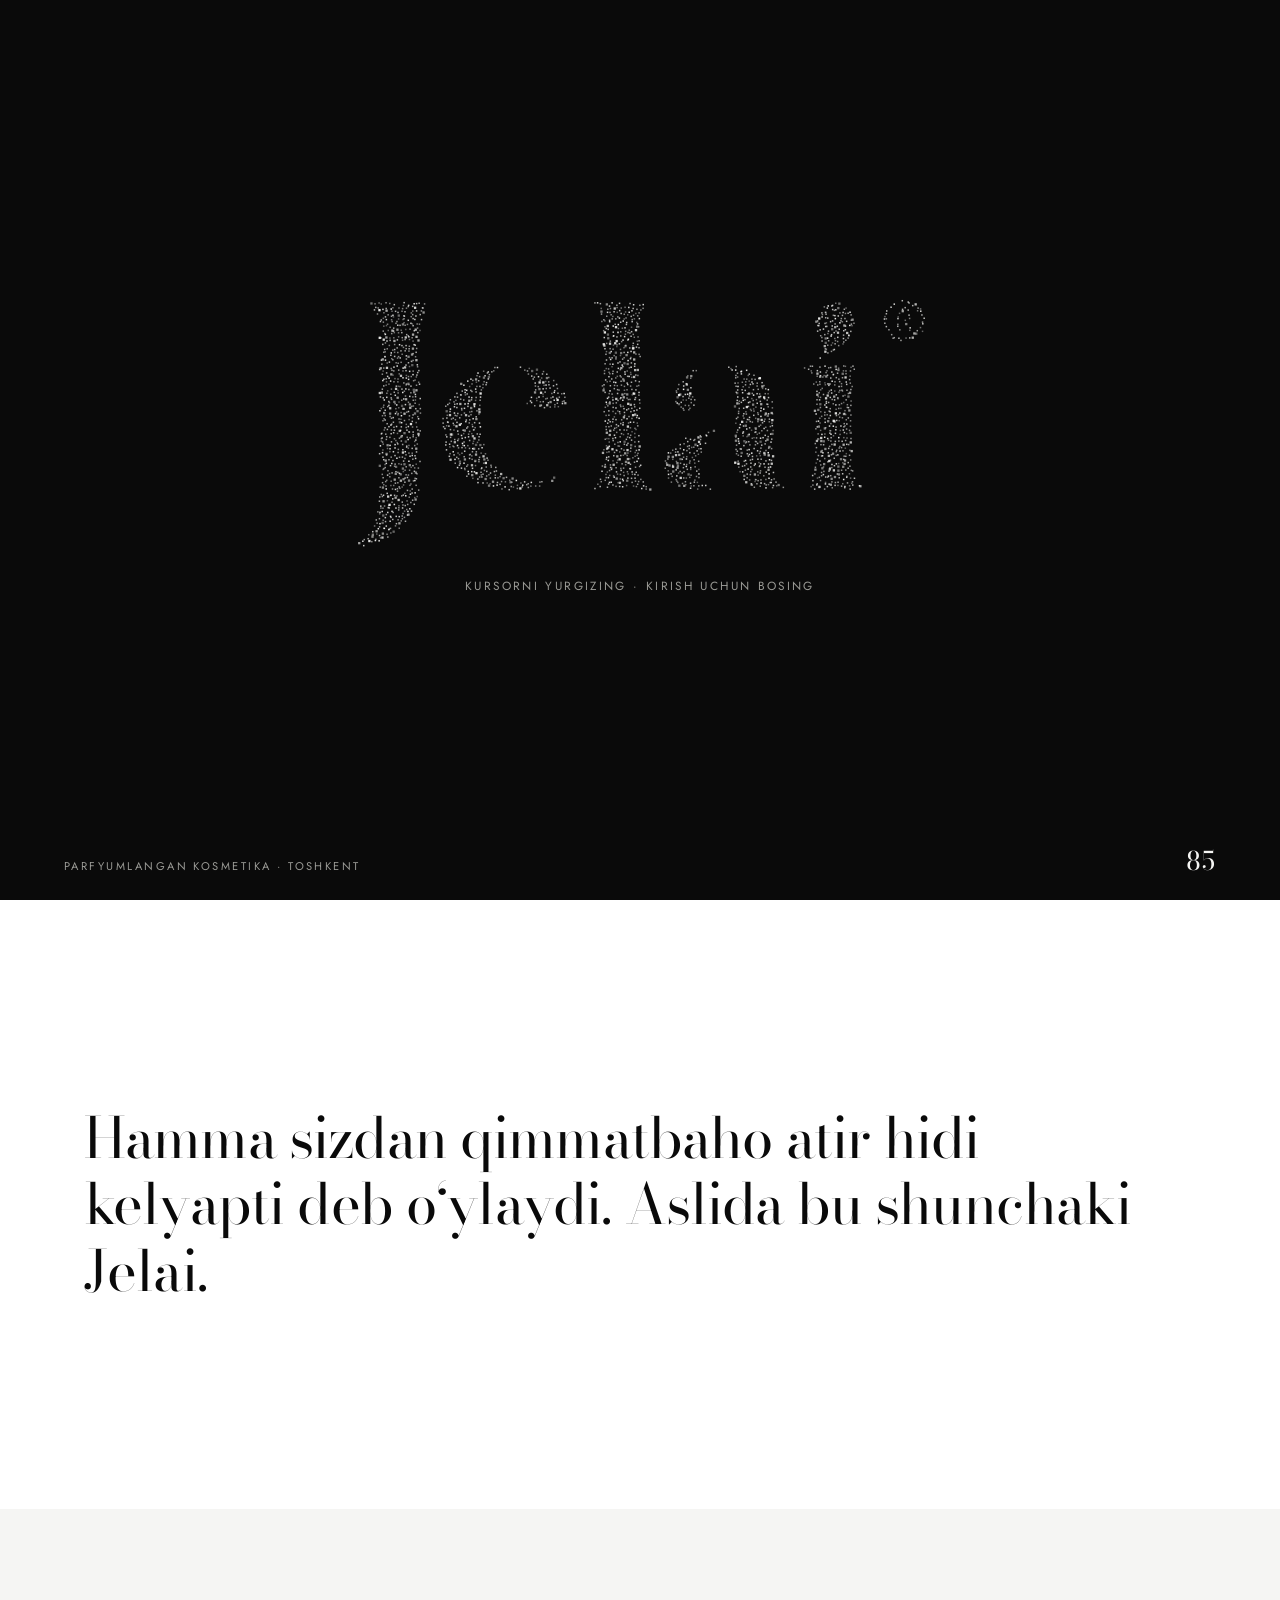
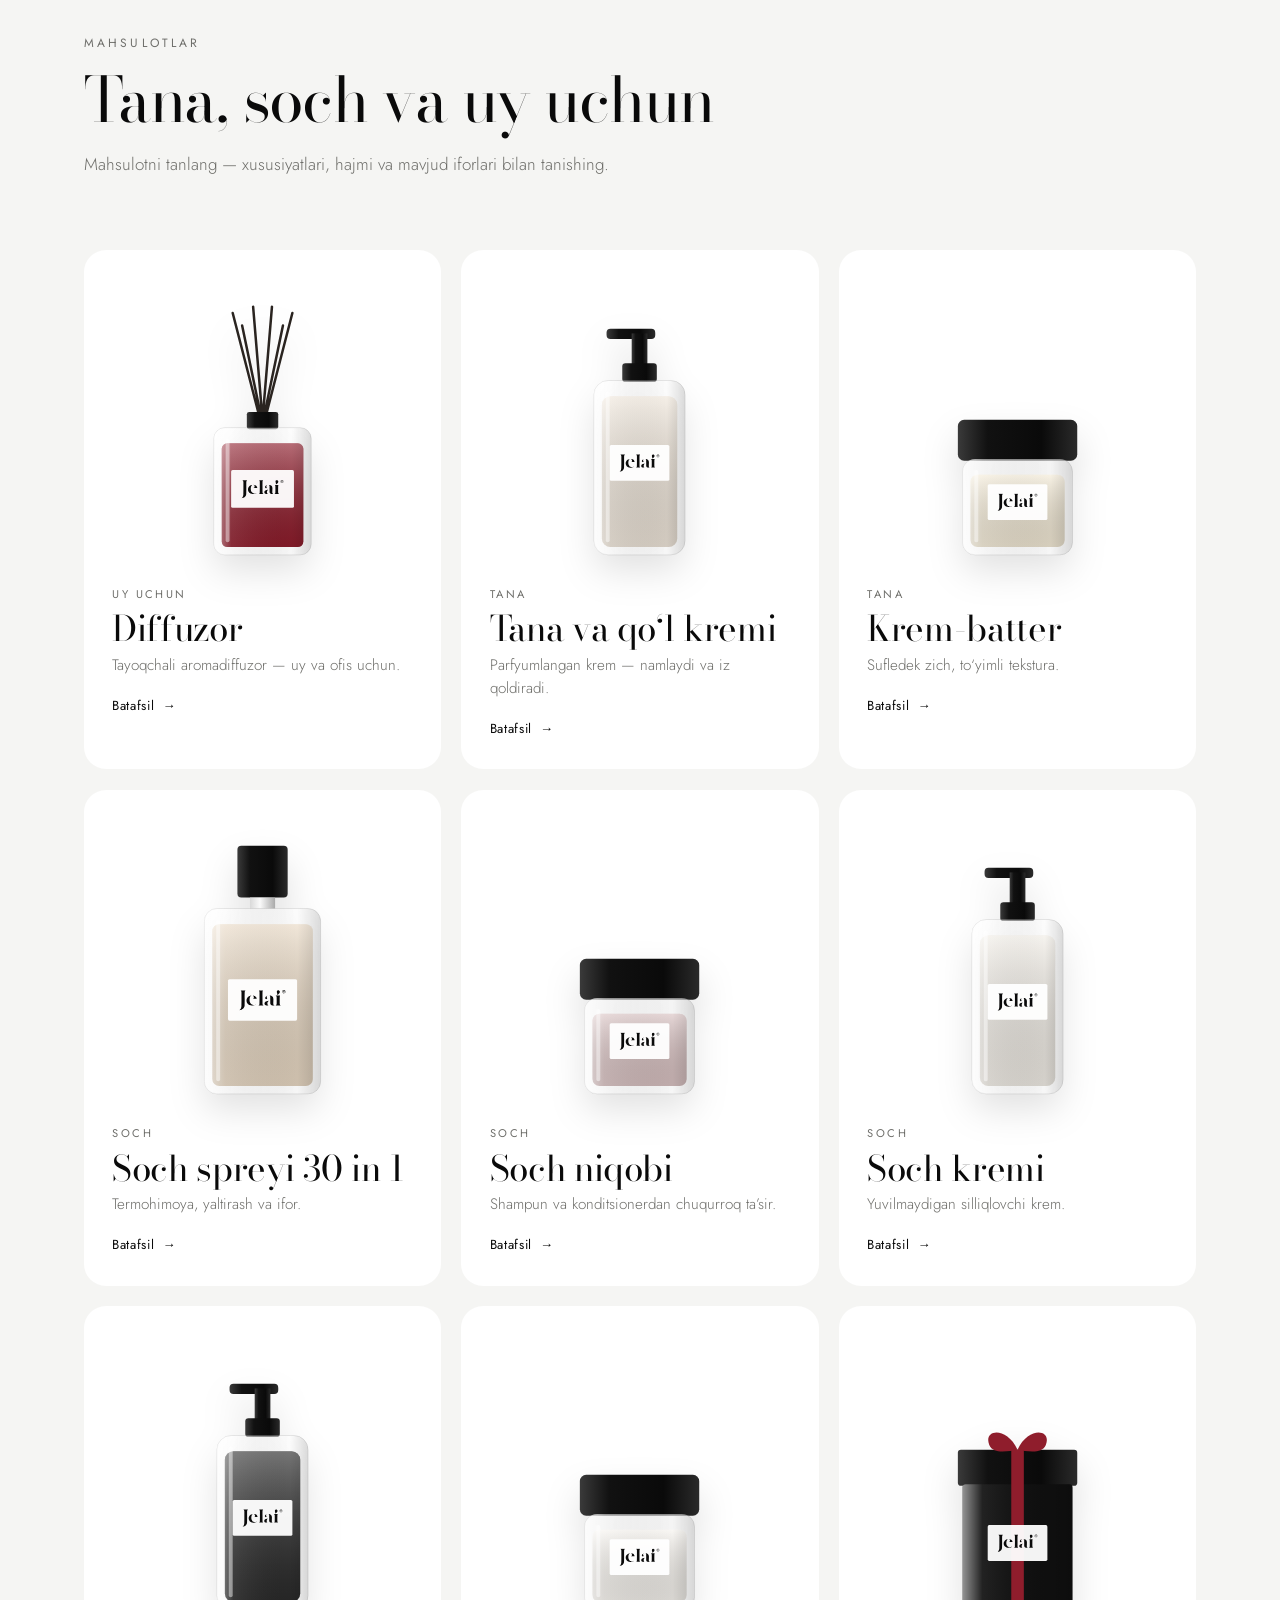
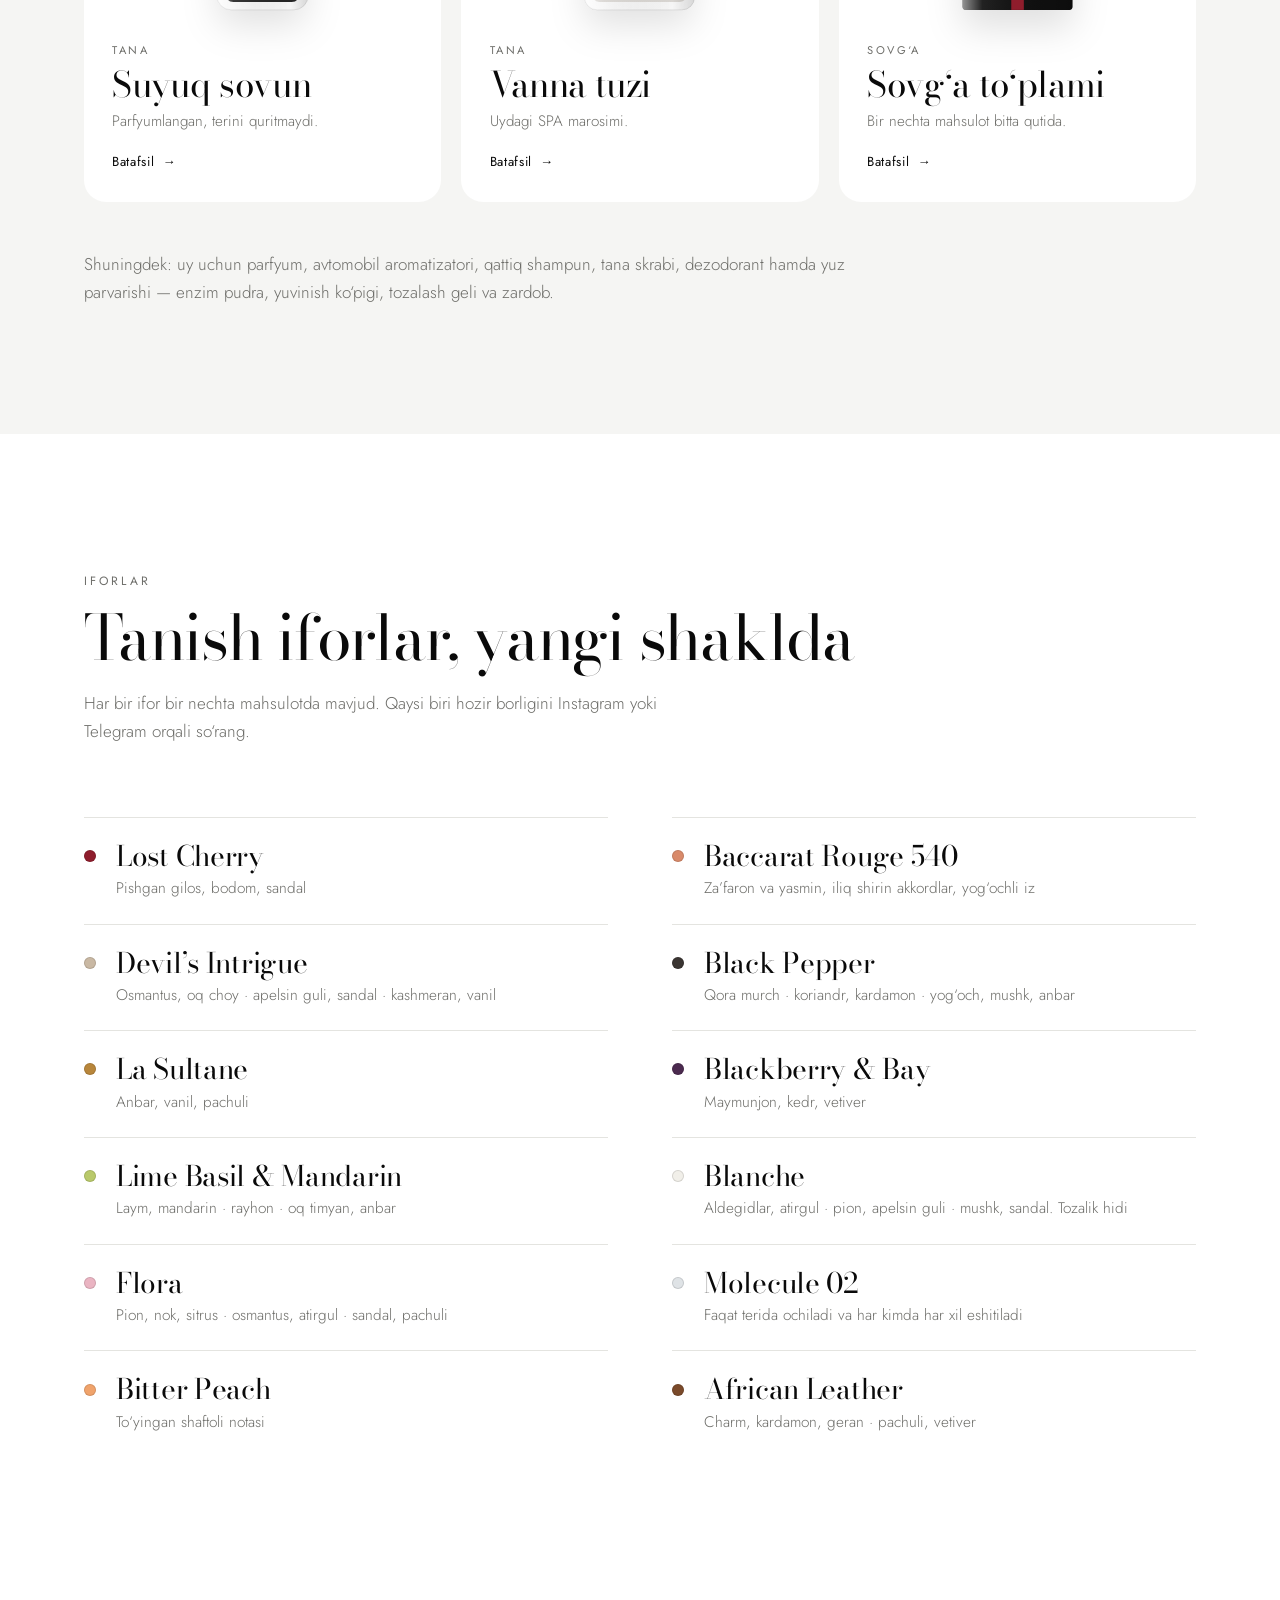
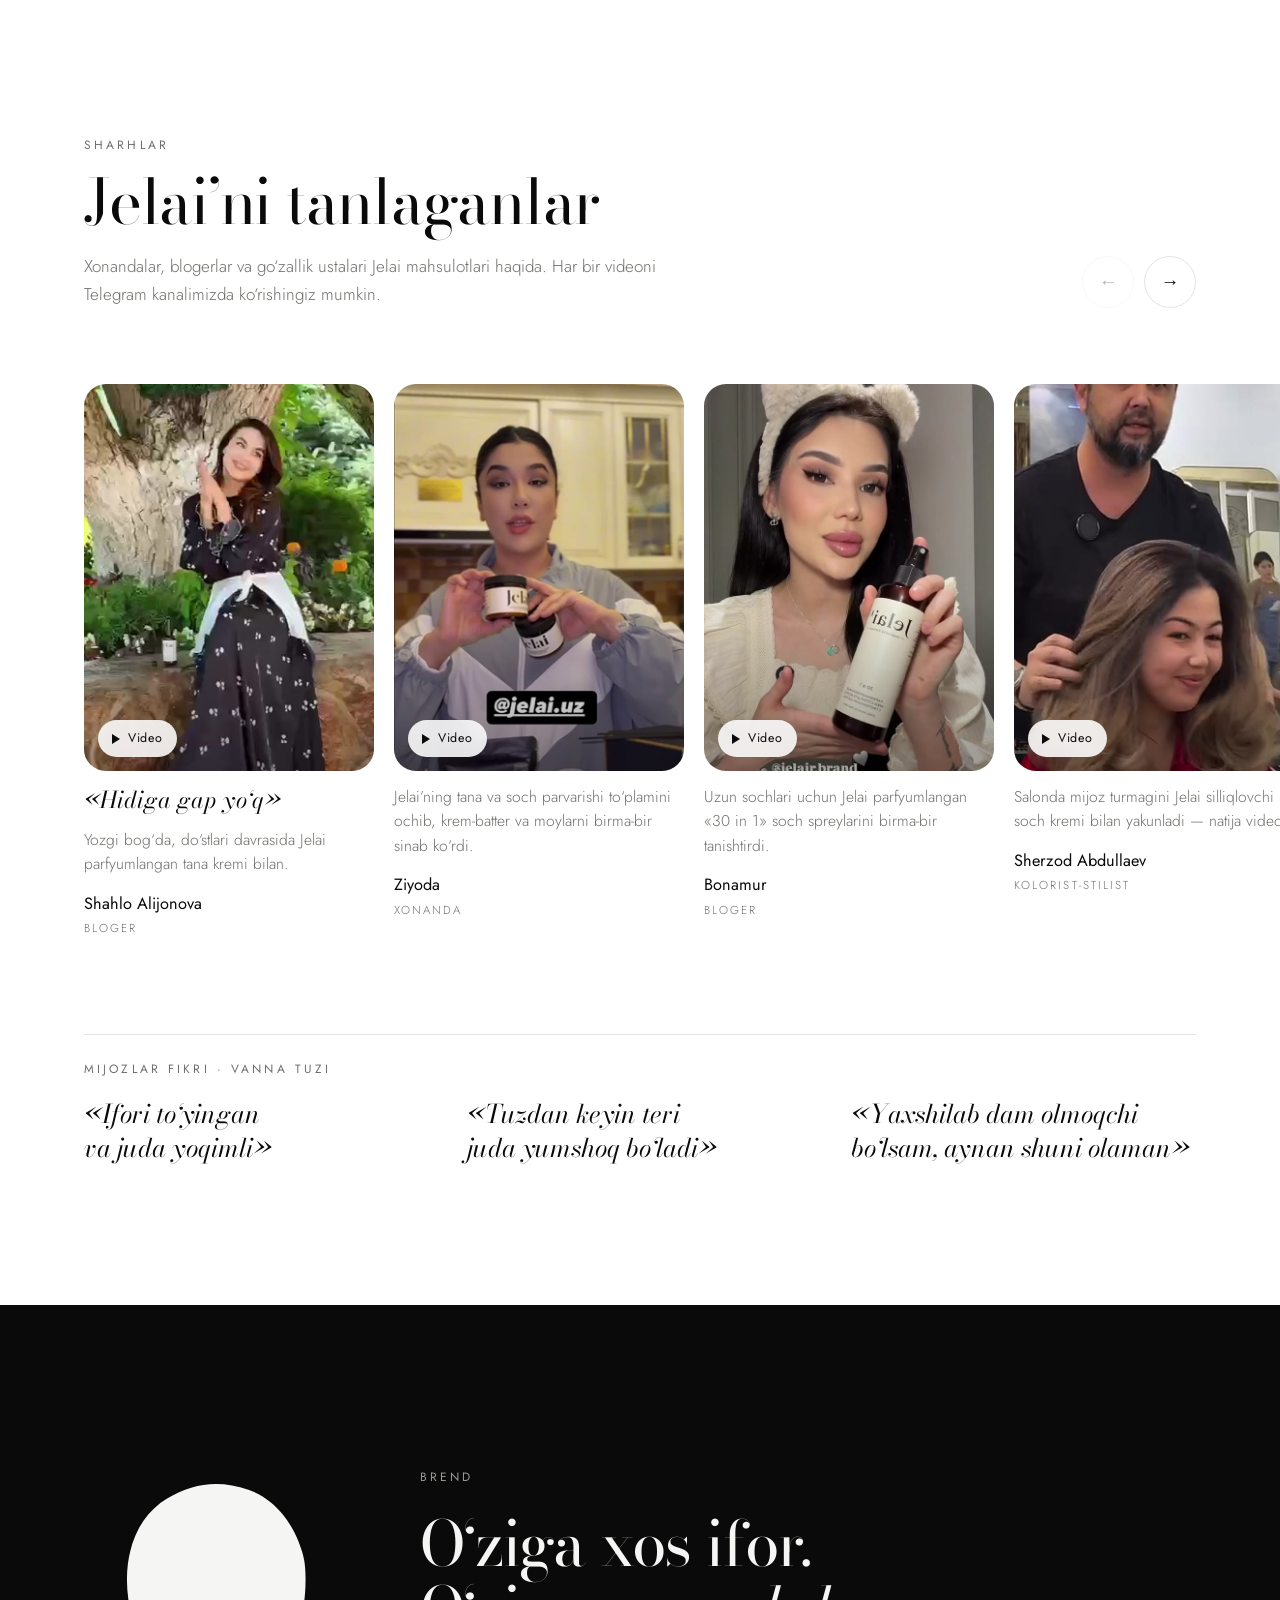
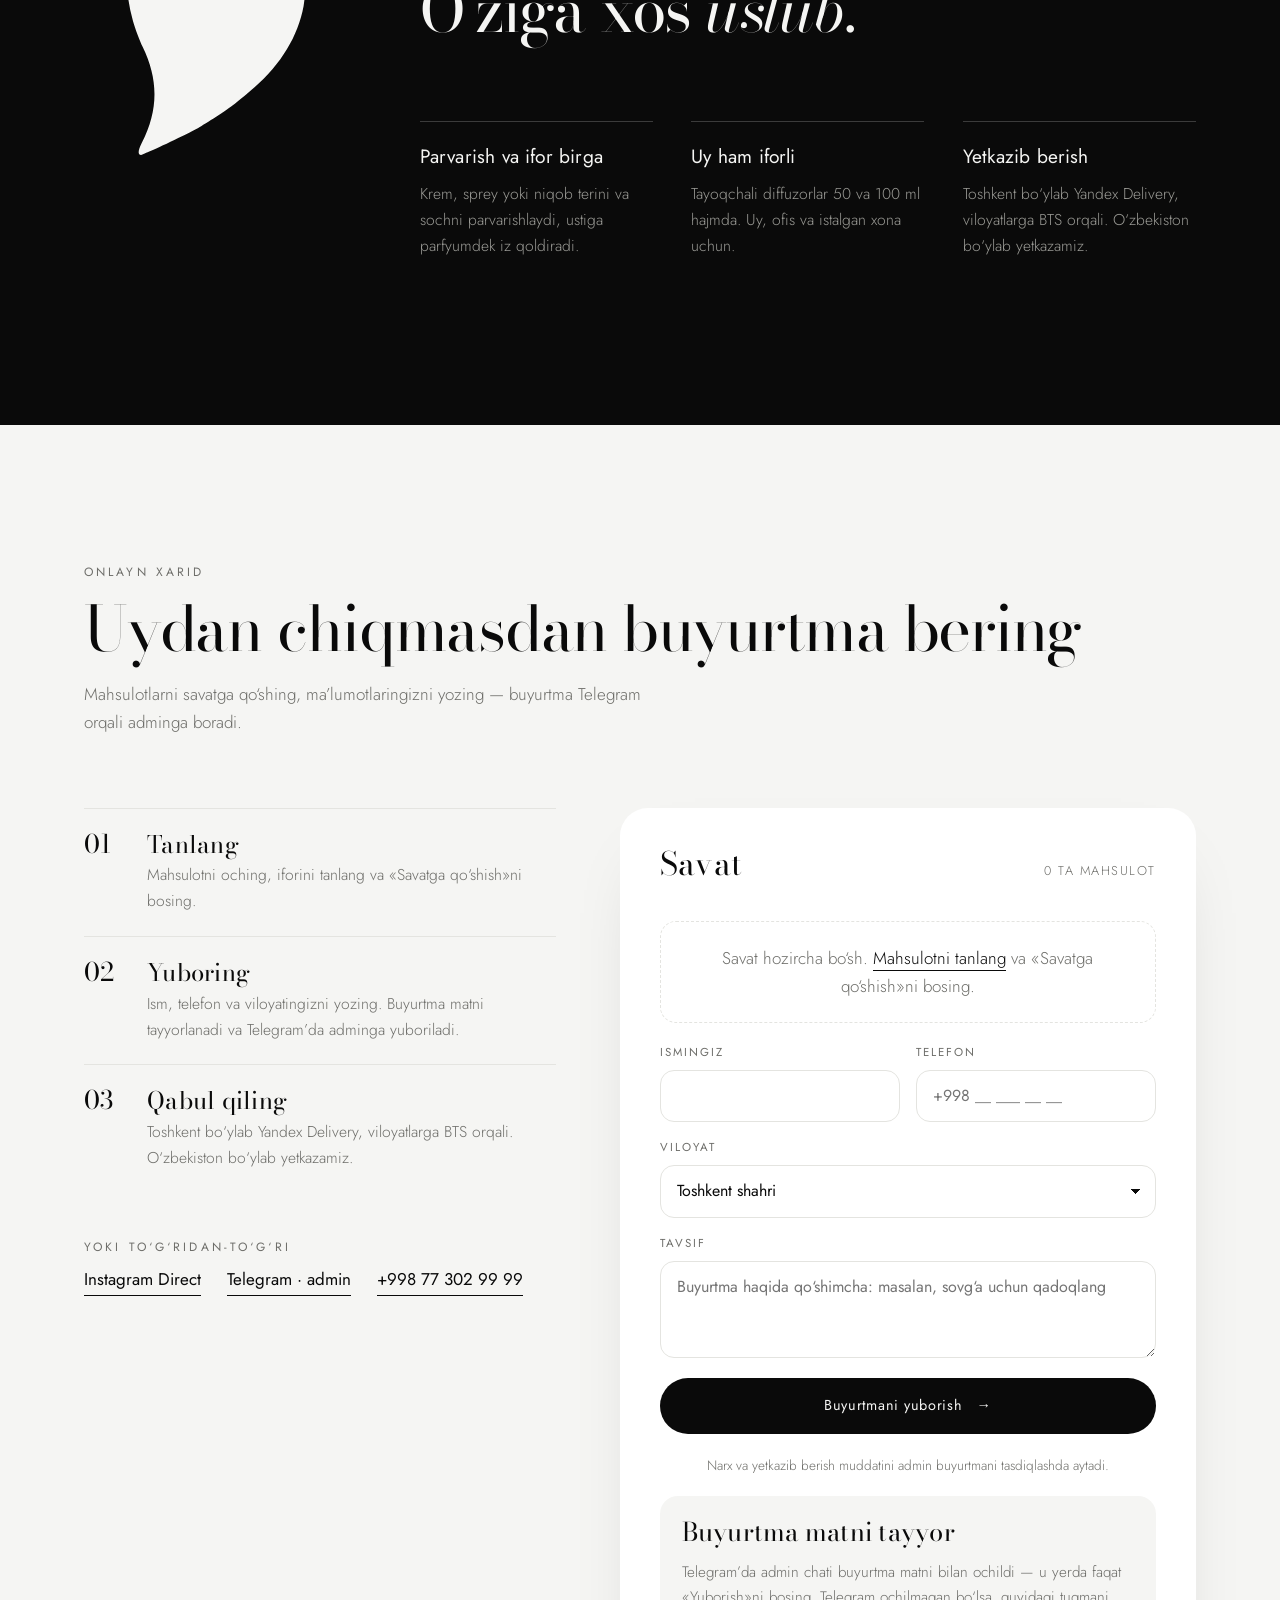
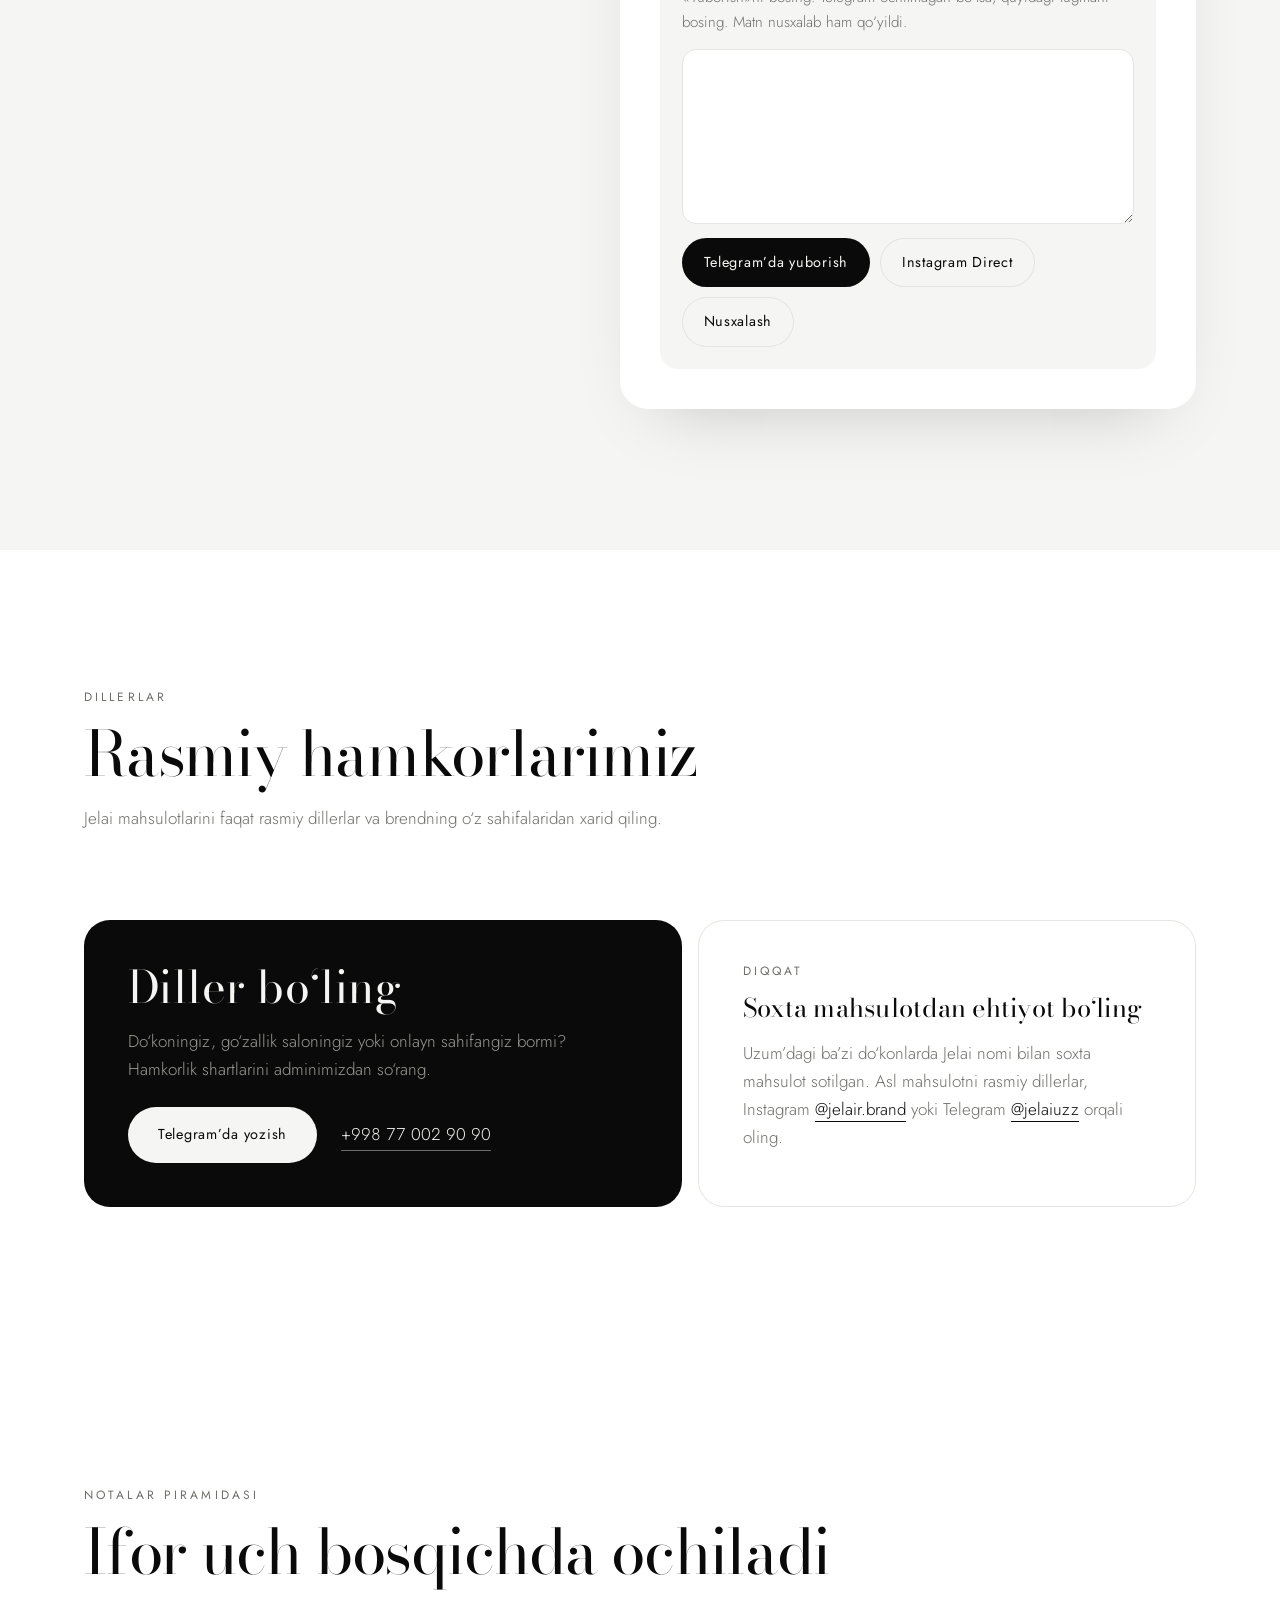
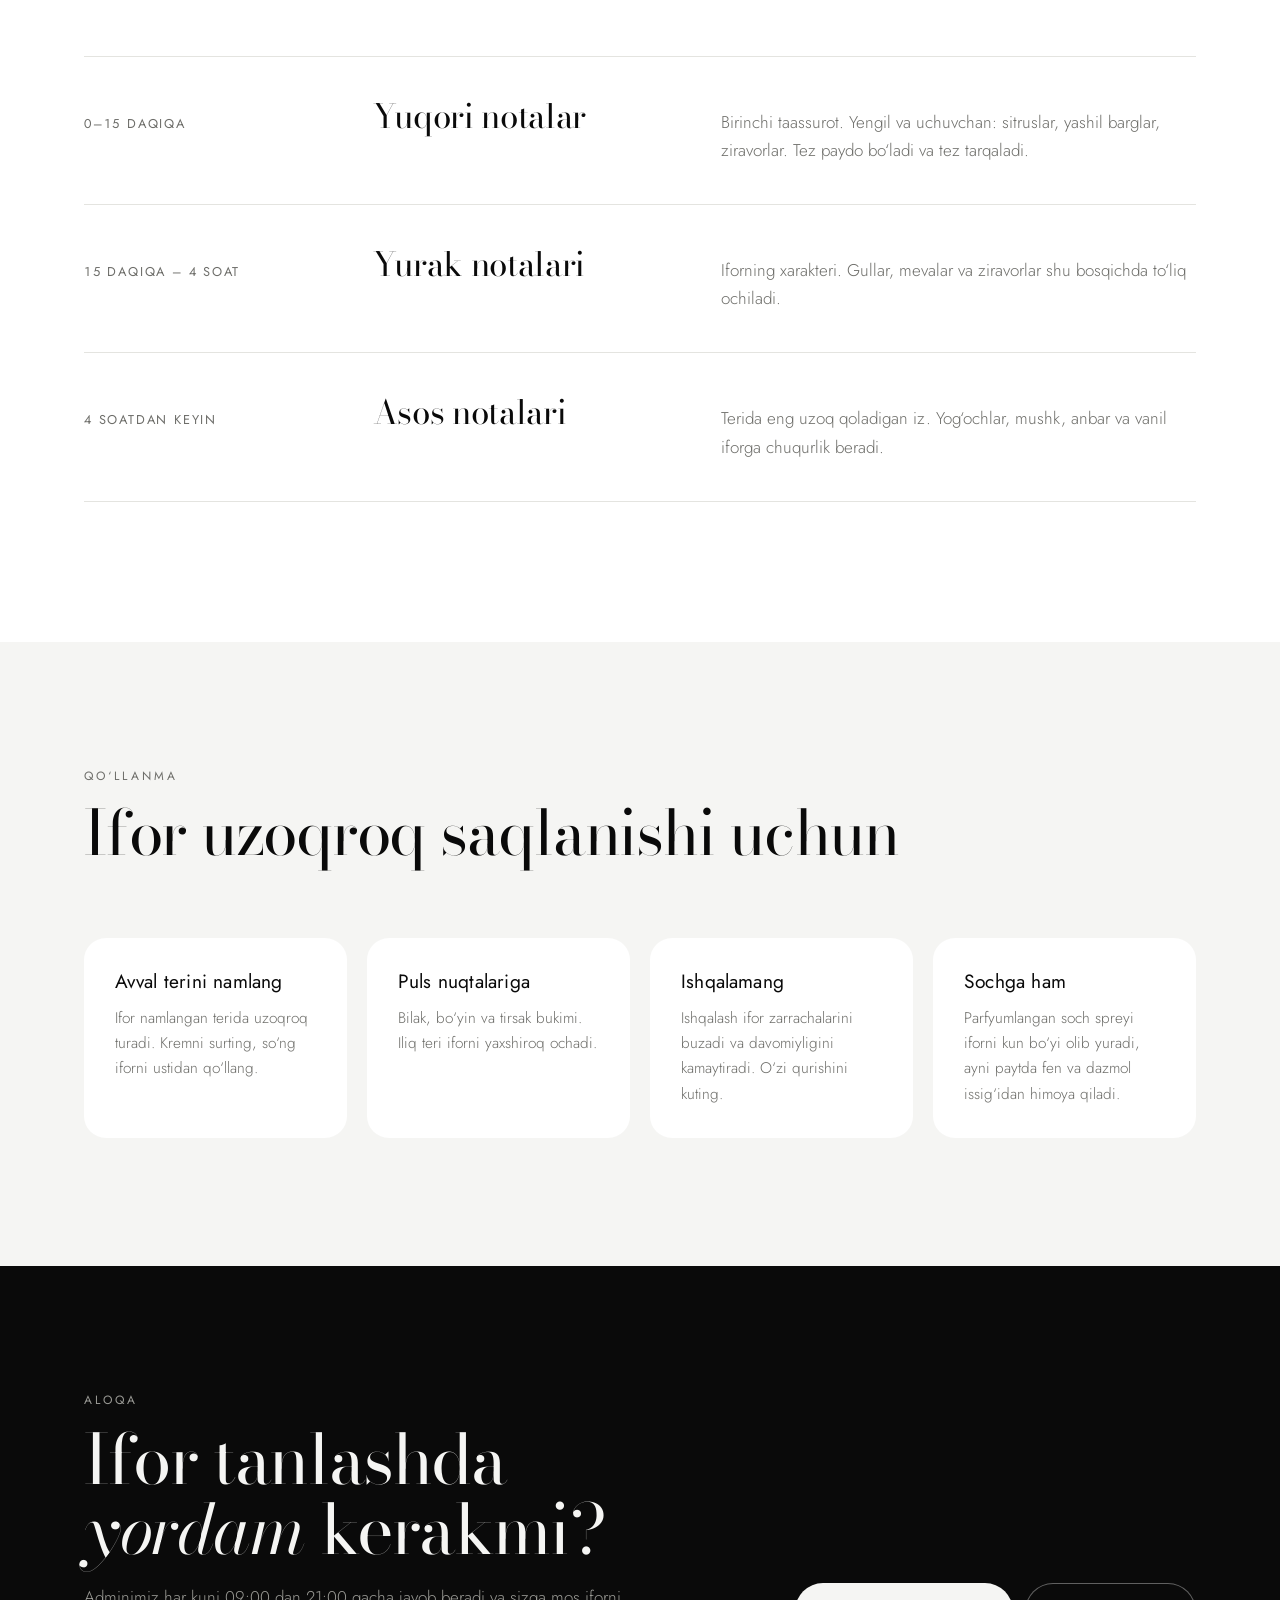
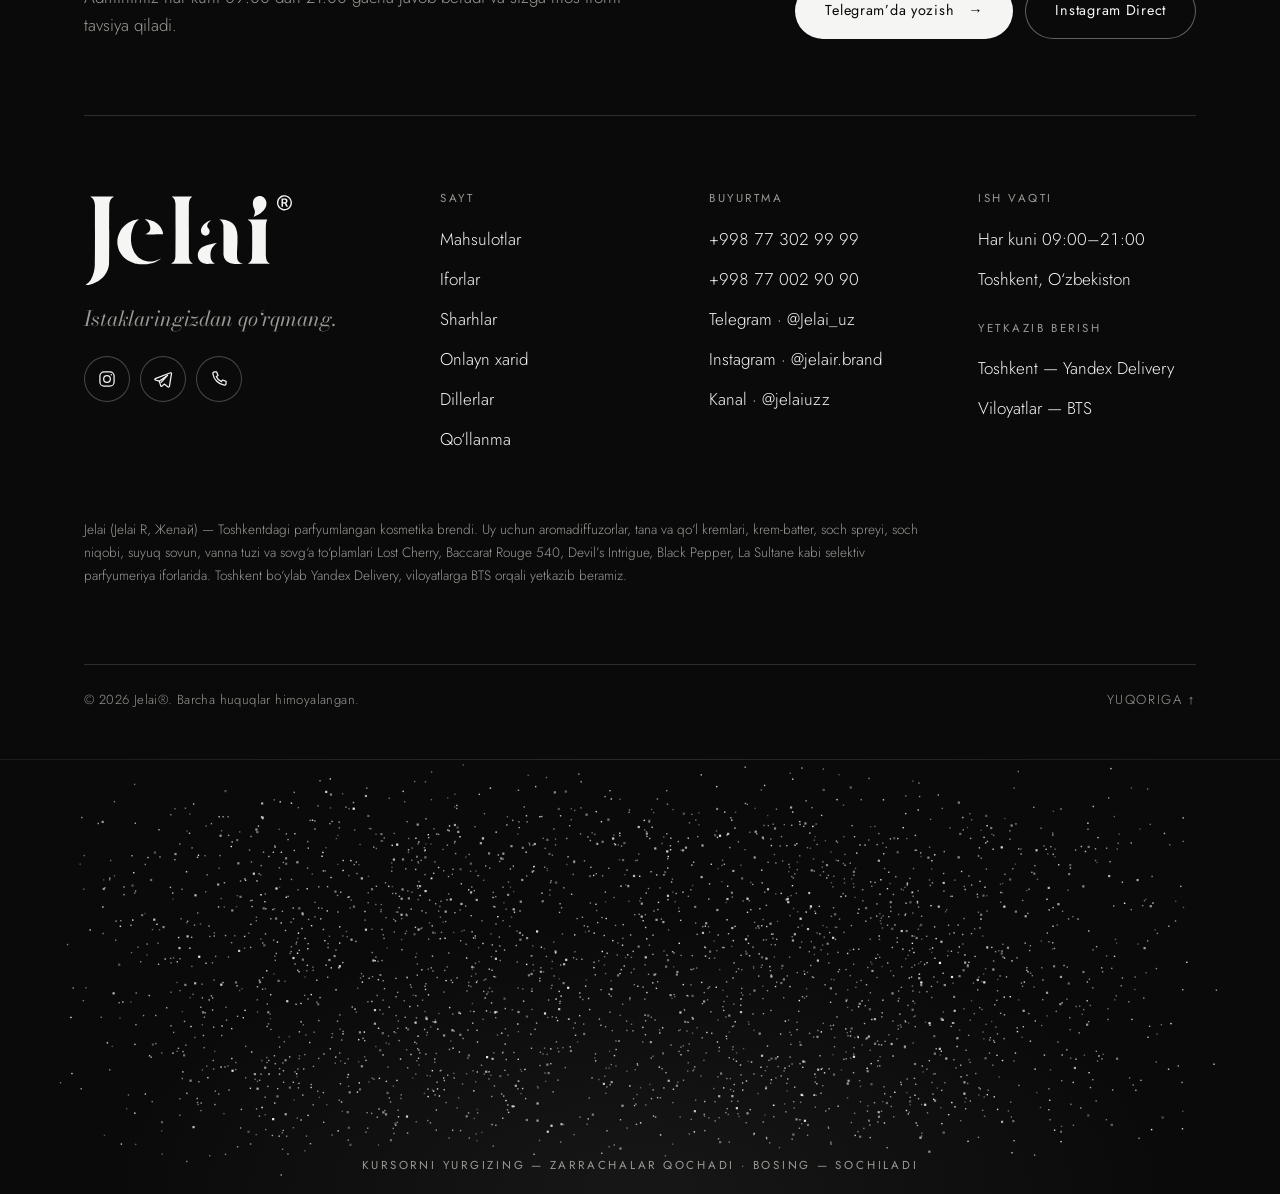
==== commit 5e7f170c: "Footer: particle wordmark that flees the cursor and scatters on tap Like the intro, the footer logo " ====
--- a/index.html
+++ b/index.html
@@ -673,7 +673,8 @@
   </div>
   <div class="ft-play" id="ftPlay">
     <canvas aria-hidden="true"></canvas>
-    <p class="ft-play-hint">Bosing yoki teging — iforni seping</p>
+    <span class="ft-cursor" aria-hidden="true"></span>
+    <p class="ft-play-hint">Kursorni yurgizing — zarrachalar qochadi · bosing — sochiladi</p>
   </div>
 </footer>
 
--- a/styles.css
+++ b/styles.css
@@ -638,8 +638,8 @@
 
 /* ---------- Footer: interaktiv «atir purkash» ---------- */
 .ft-play {
-  position: relative; height: clamp(220px, 30vw, 380px); margin-top: clamp(8px, 2vw, 24px);
-  cursor: crosshair; touch-action: pan-y; -webkit-user-select: none; user-select: none;
+  position: relative; height: clamp(260px, 34vw, 480px); overflow: hidden; margin-top: clamp(8px, 2vw, 24px);
+  cursor: default; touch-action: pan-y; -webkit-user-select: none; user-select: none;
   border-top: 1px solid rgba(255, 255, 255, .08);
   background: radial-gradient(60% 90% at 50% 100%, rgba(255, 255, 255, .05), transparent 70%);
 }
@@ -652,3 +652,13 @@
 }
 .ft-play.used .ft-play-hint { opacity: .35; }
 @media (max-width: 420px) { .ft-play-hint { letter-spacing: .14em; font-size: .66rem; } }
+
+.ft-play.hovering { cursor: none; }
+.ft-cursor {
+  position: absolute; left: 0; top: 0; width: 64px; height: 64px; border-radius: 50%; pointer-events: none;
+  border: 1px solid rgba(245, 245, 243, .55);
+  background: radial-gradient(circle, rgba(245, 245, 243, .16), rgba(245, 245, 243, 0) 70%);
+  opacity: 0; transition: opacity .3s, width .3s, height .3s; will-change: transform;
+}
+.ft-cursor::after { content: ""; position: absolute; left: 50%; top: 50%; width: 5px; height: 5px; margin: -2.5px 0 0 -2.5px; border-radius: 50%; background: #f5f5f3; }
+.ft-play.hovering .ft-cursor { opacity: 1; }
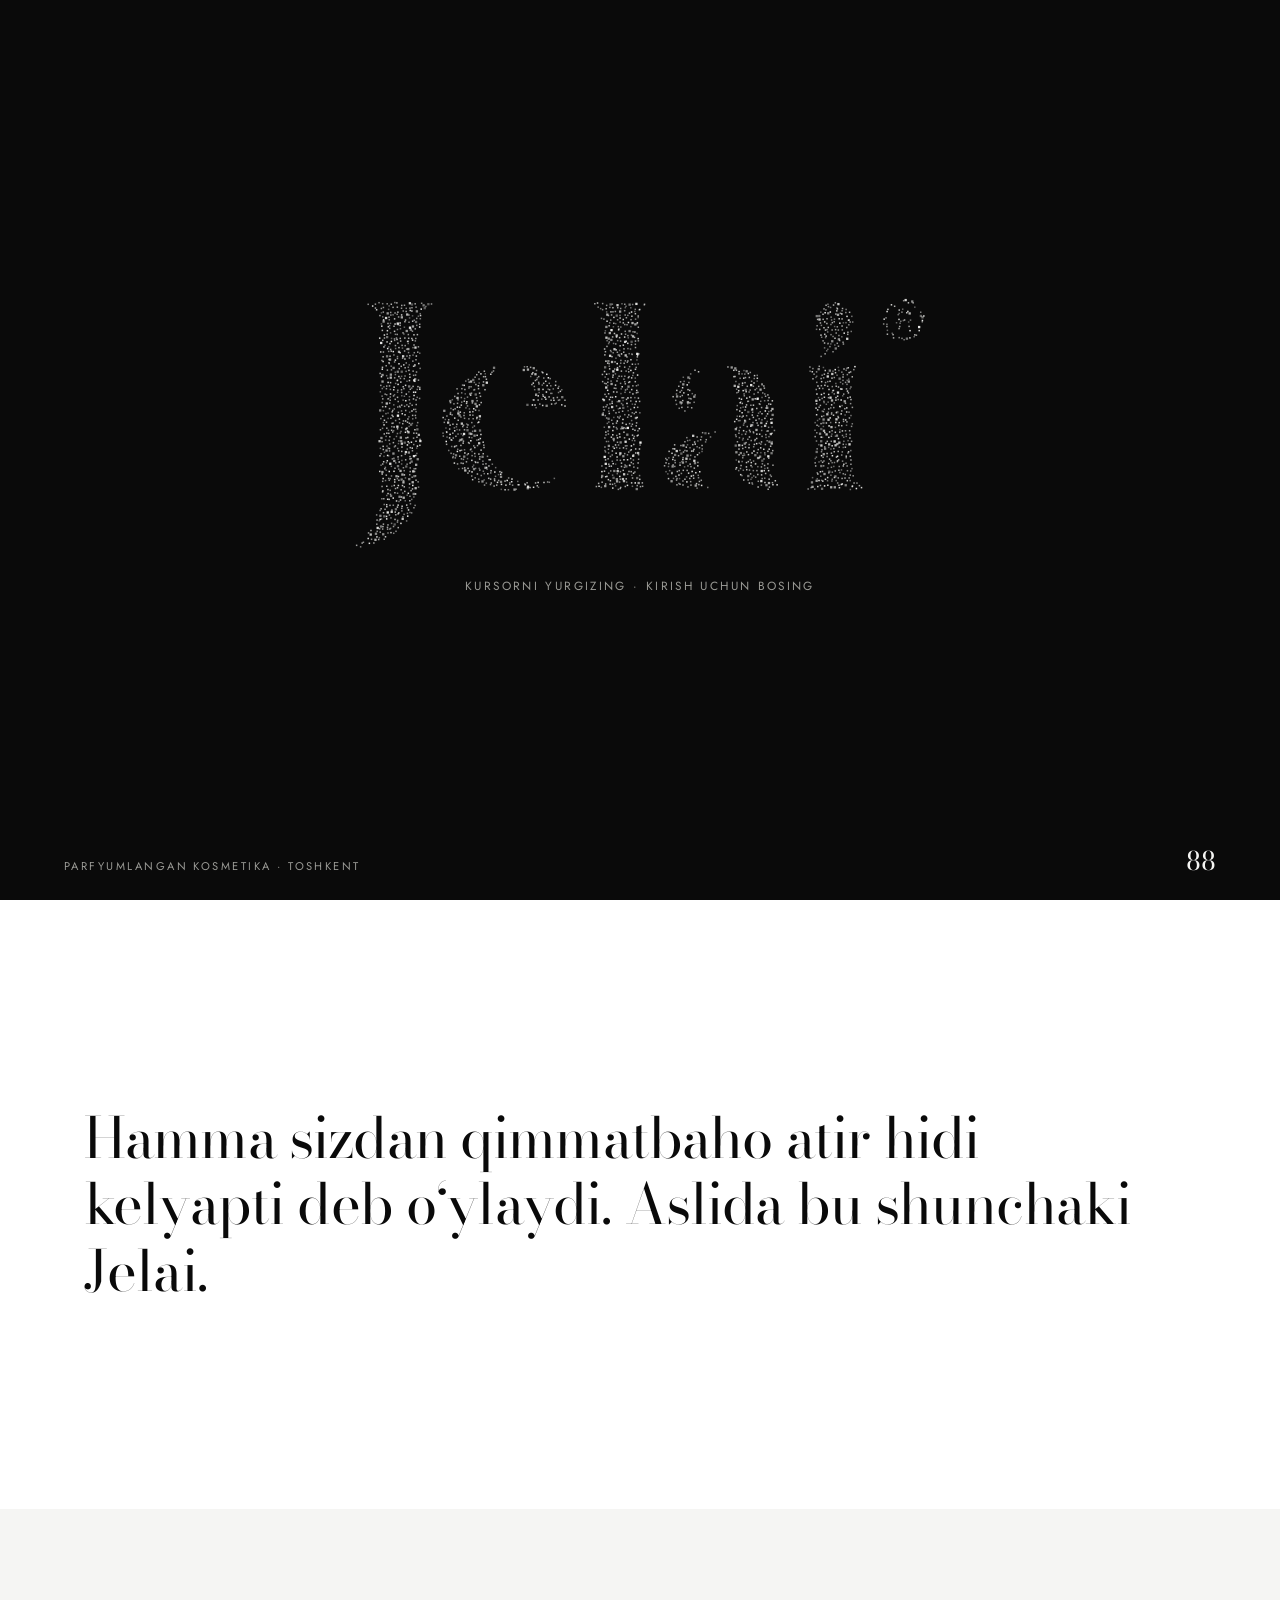
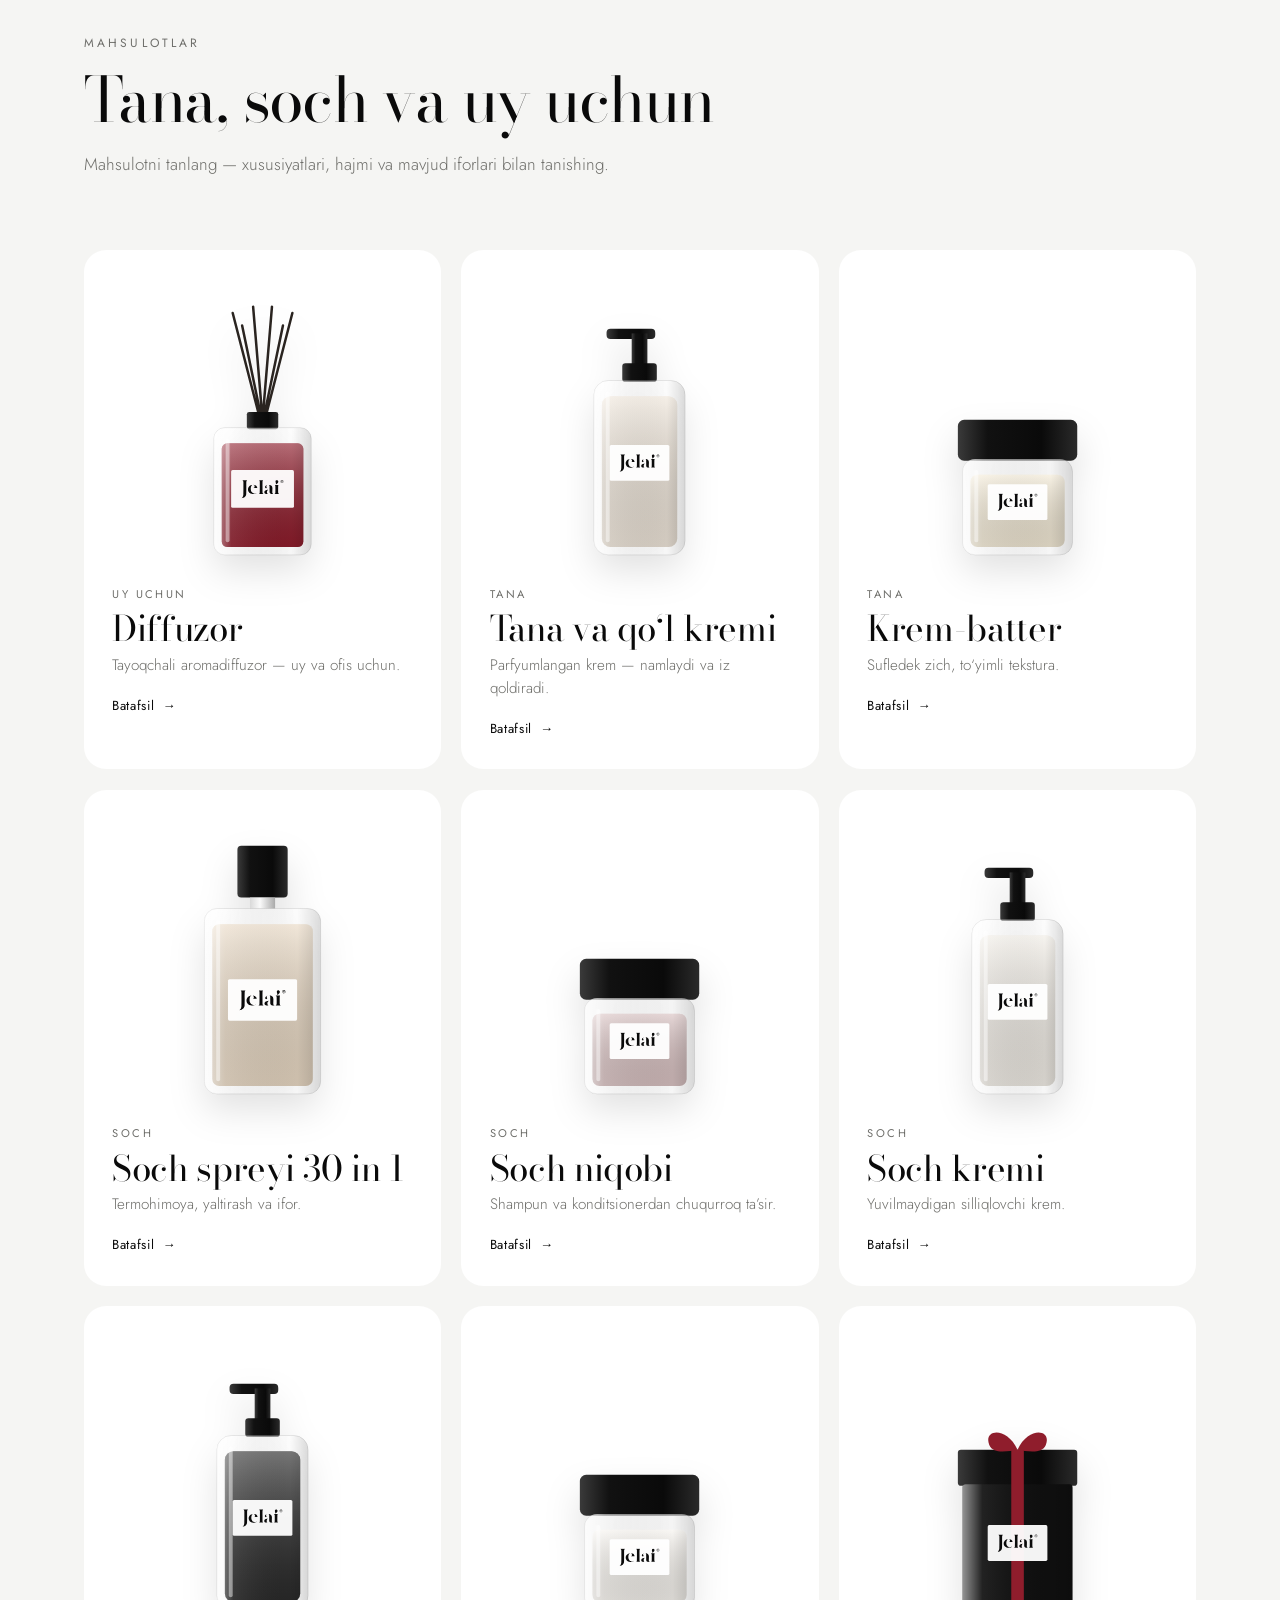
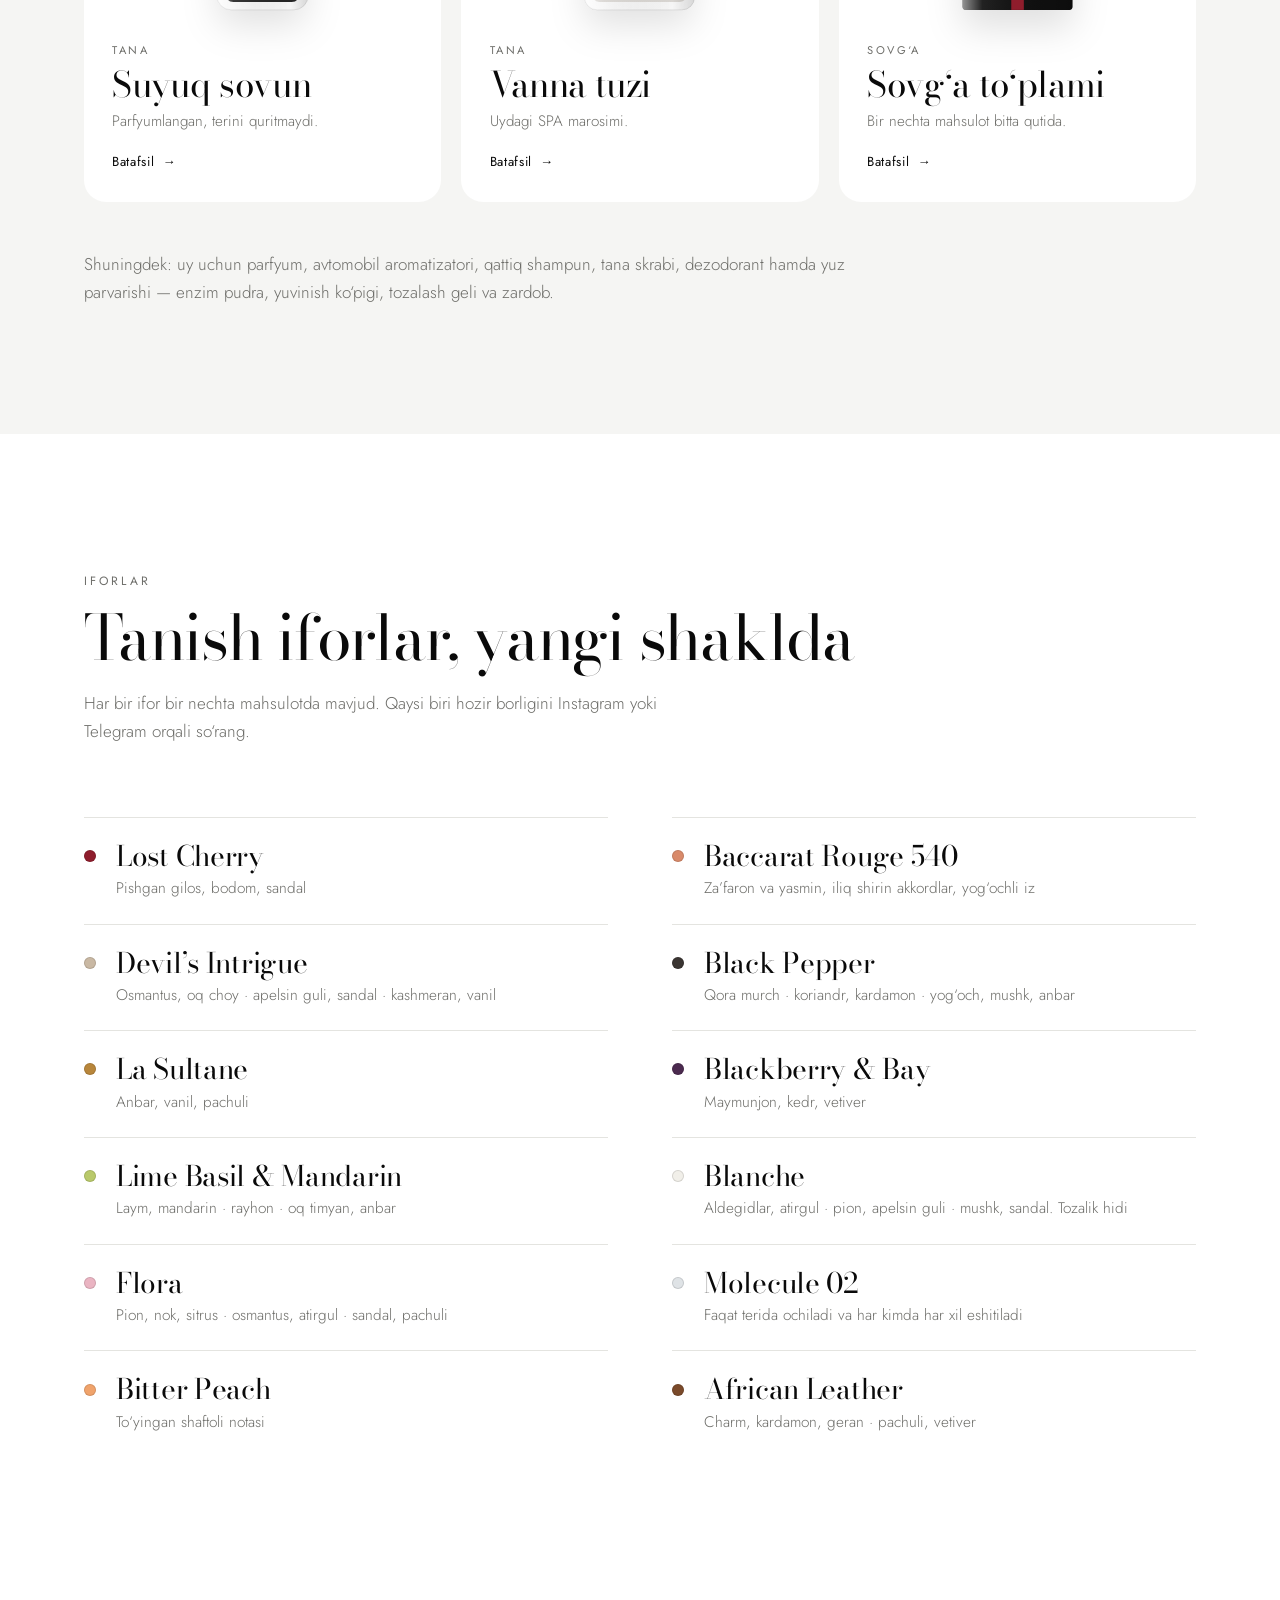
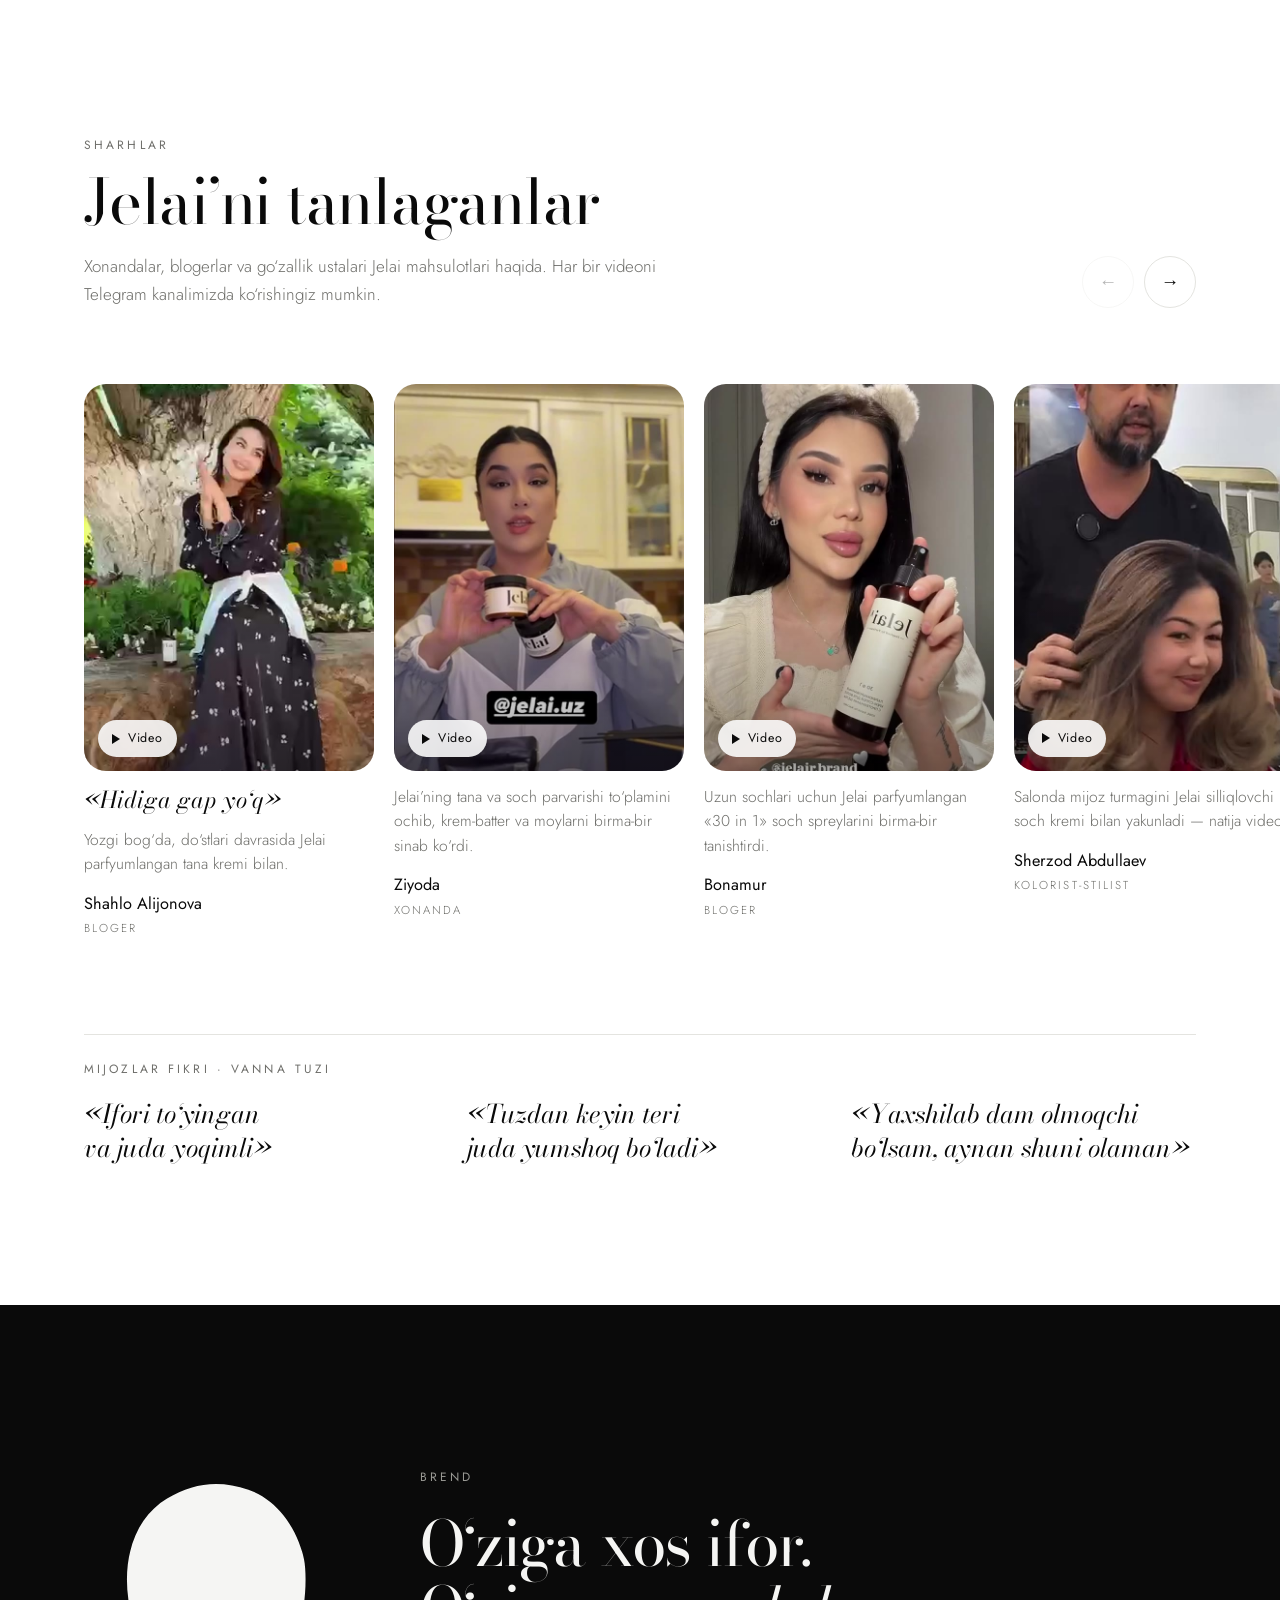
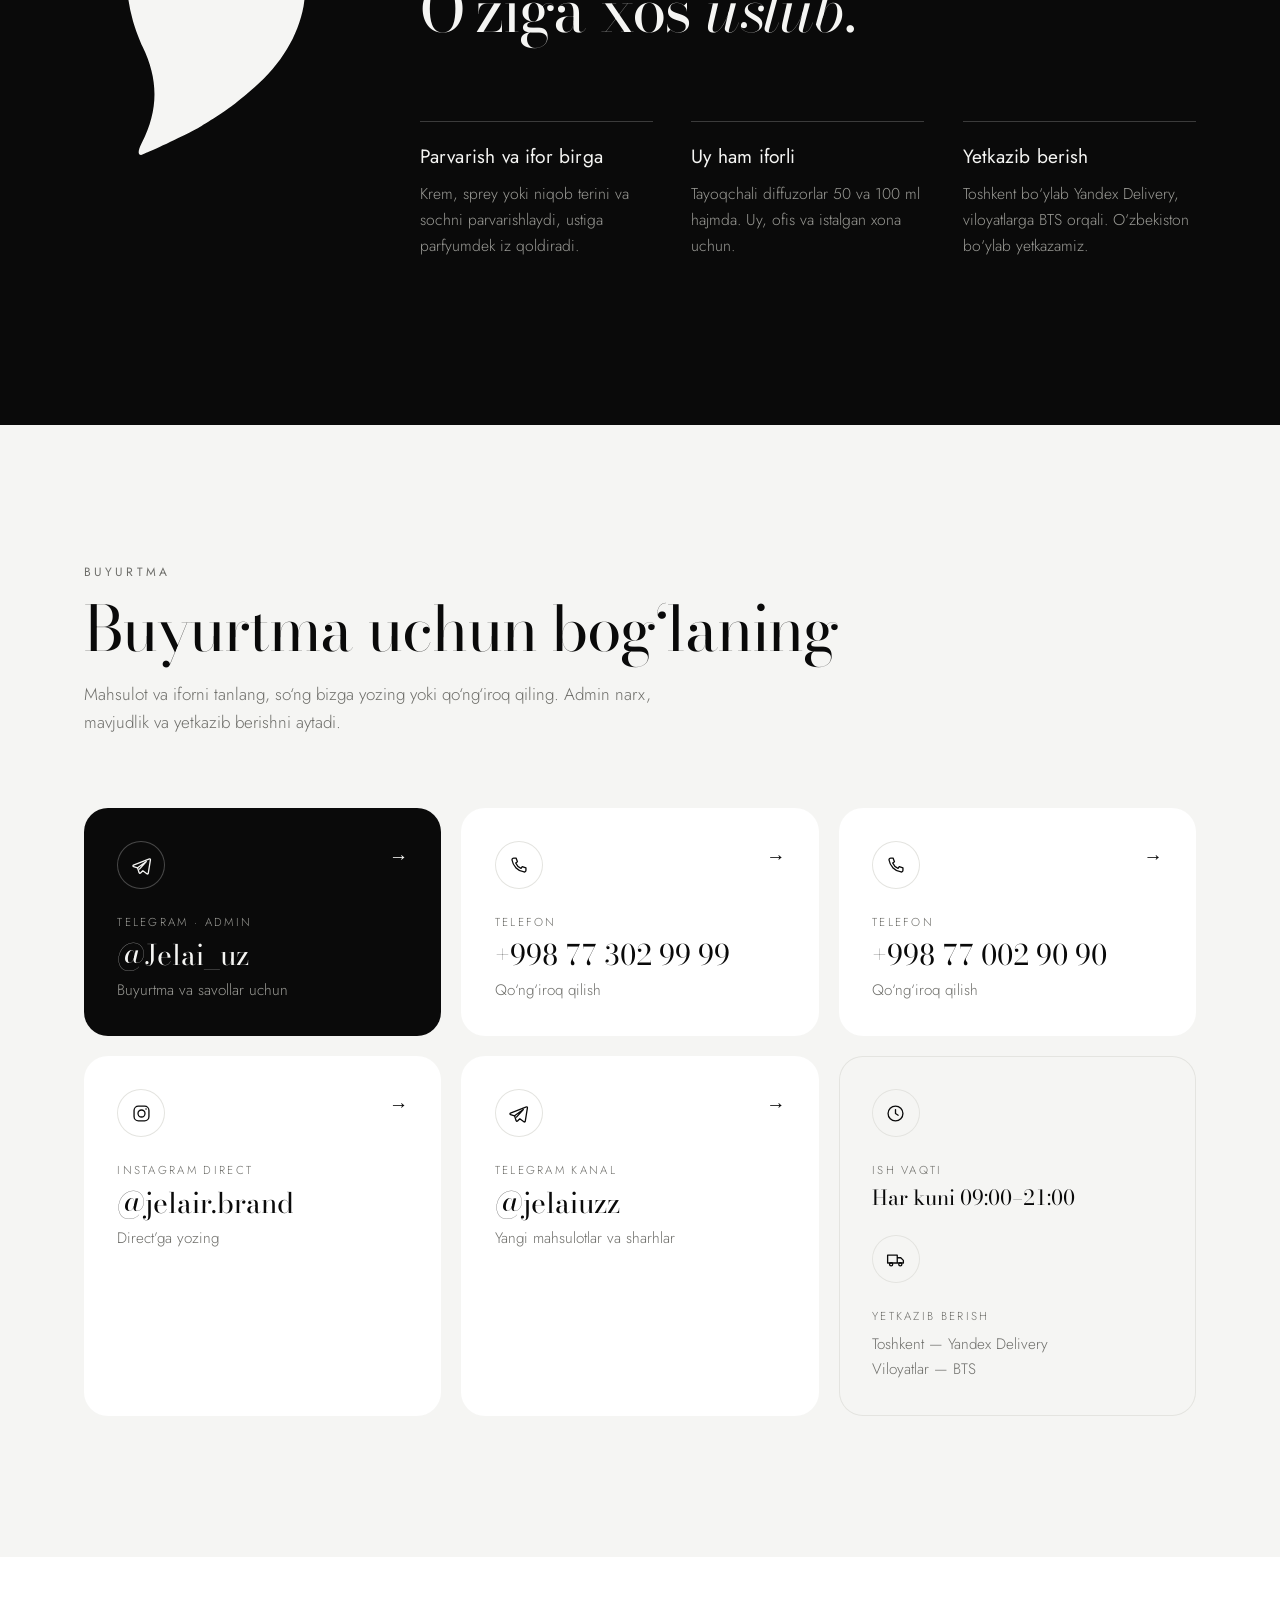
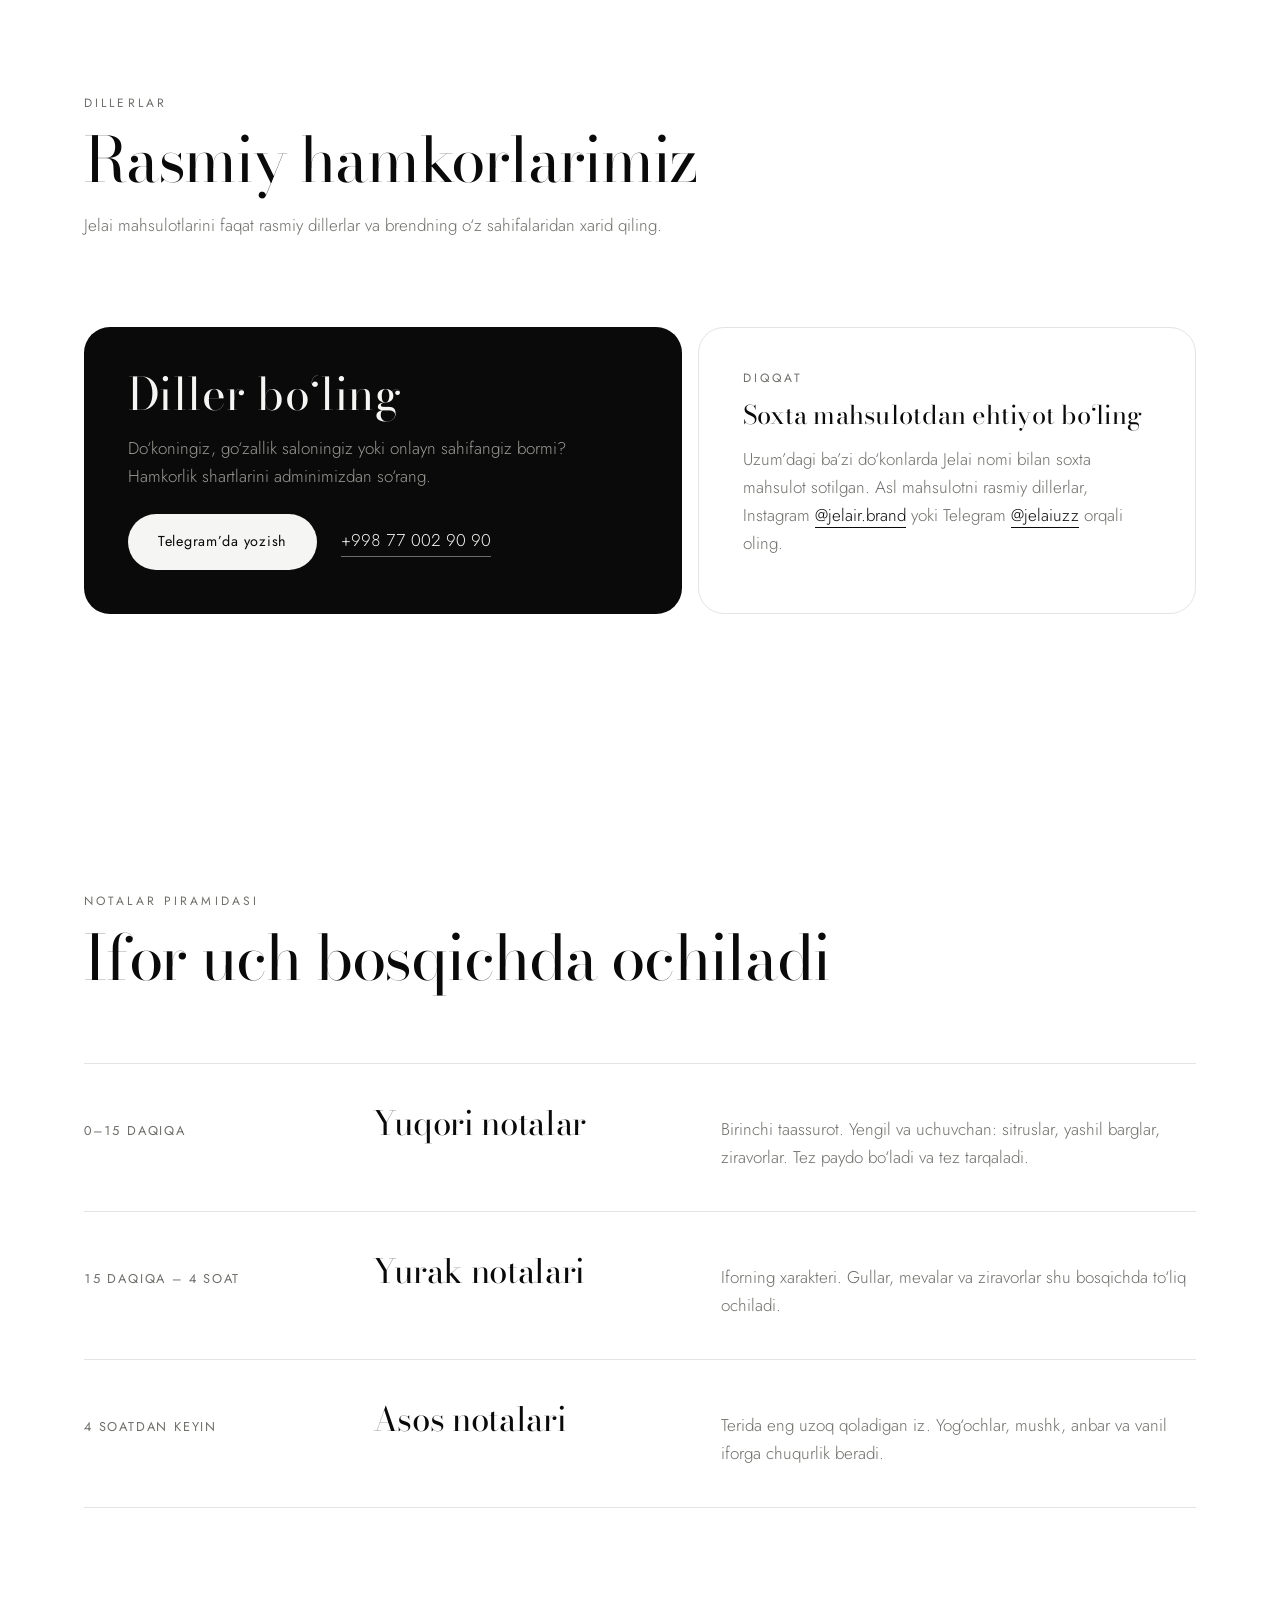
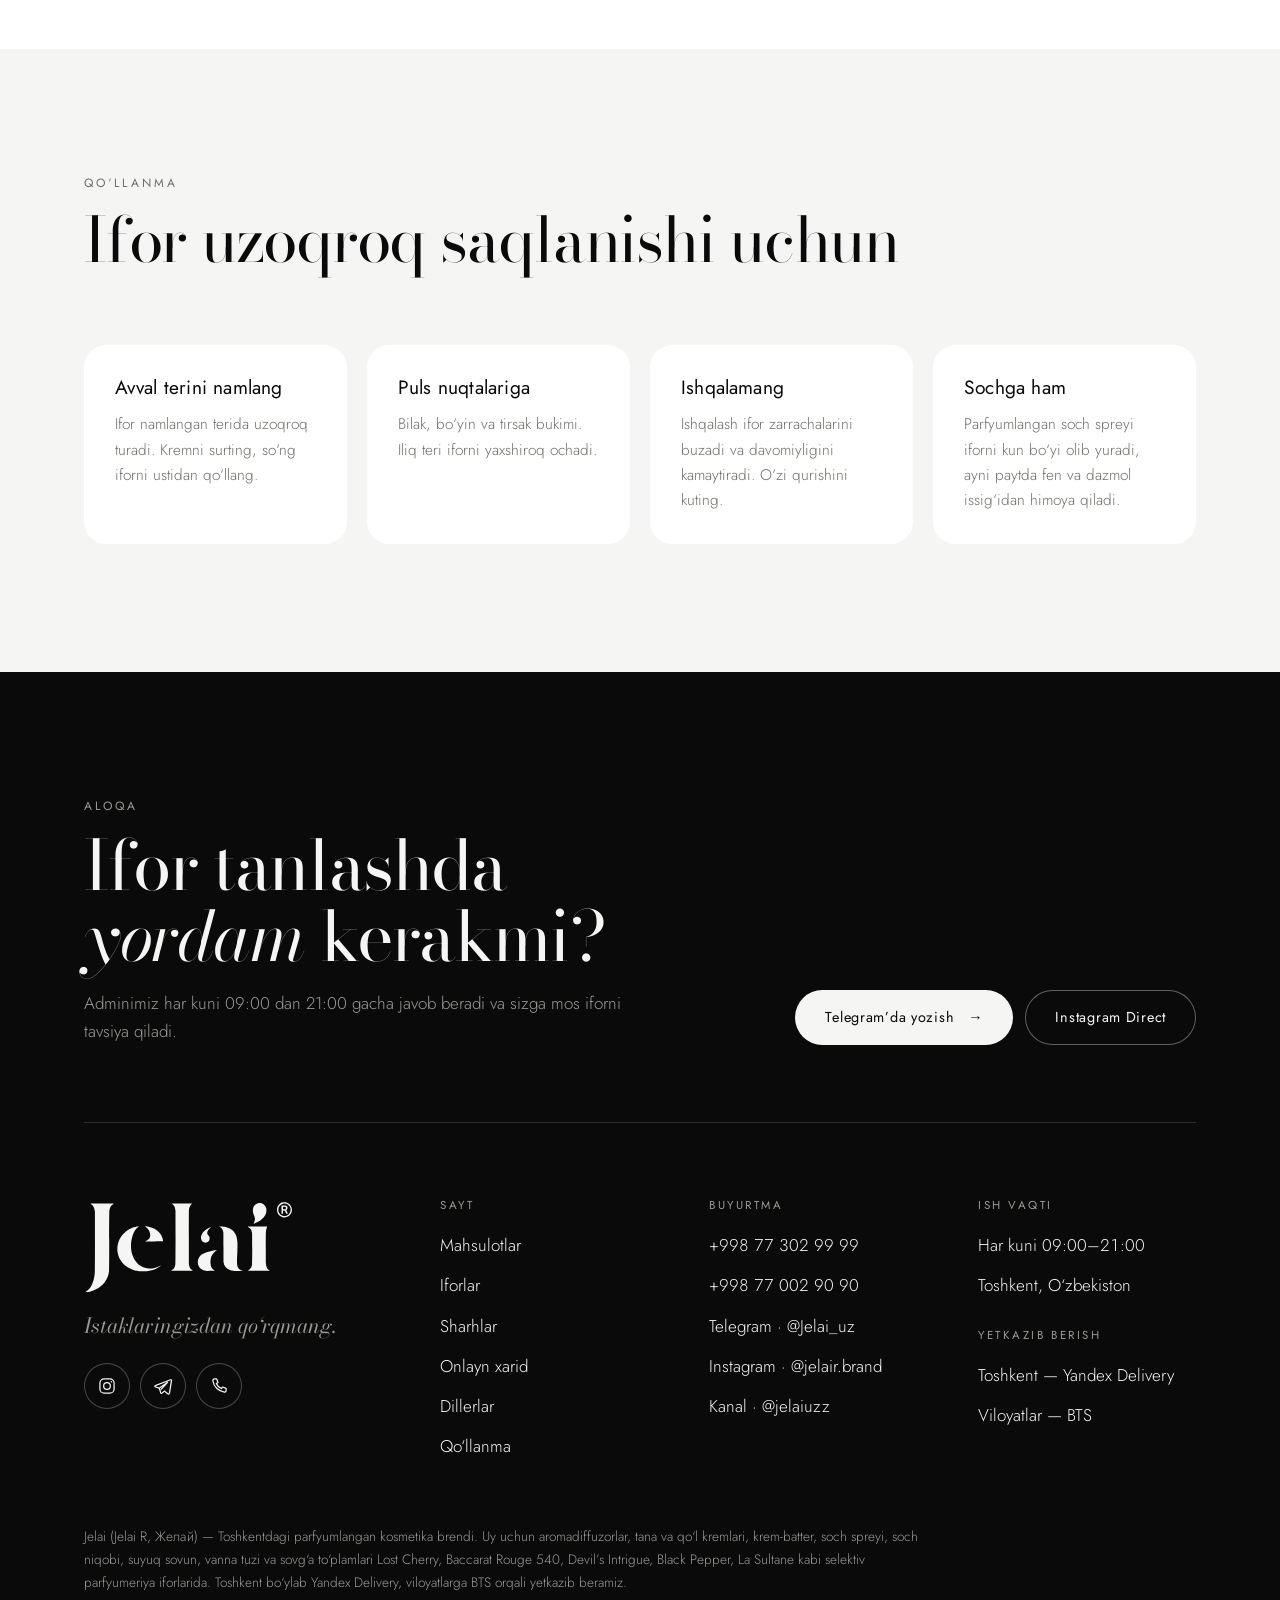
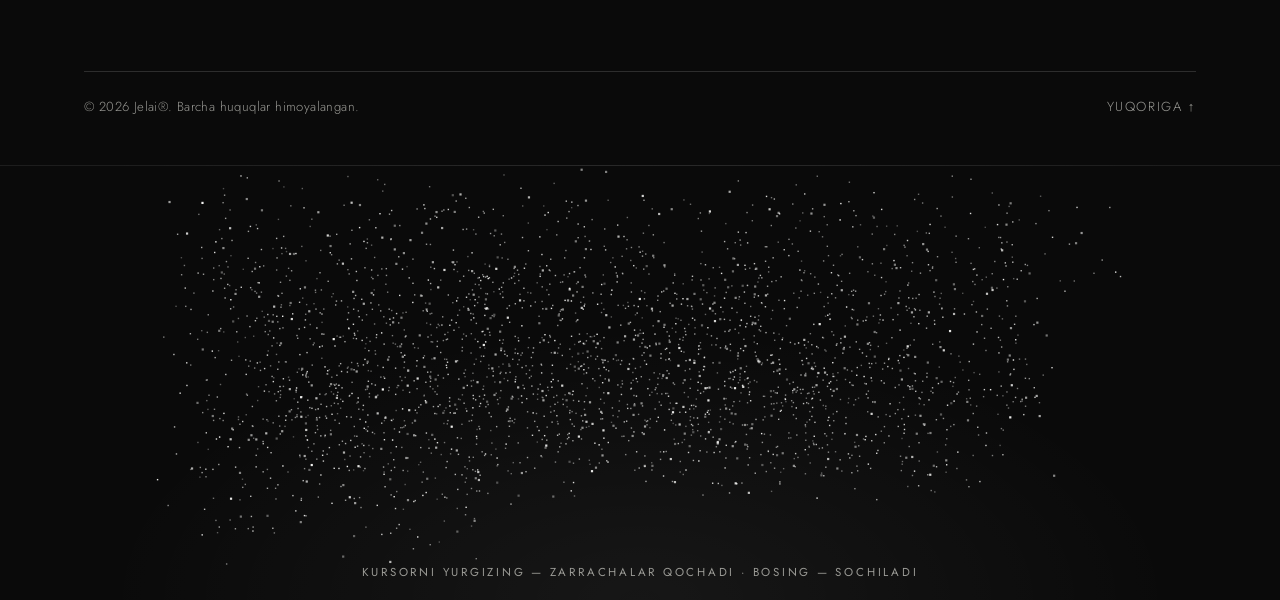
==== commit cd441cab: "Replace the order form and cart with a contacts section The order section now lists the Telegram adm" ====
--- a/index.html
+++ b/index.html
@@ -103,10 +103,6 @@
       <a href="#aloqa">Aloqa</a>
       <span class="lang" role="group" aria-label="Til"><a href="./" hreflang="uz" lang="uz" aria-current="true">UZ</a><a href="ru/" hreflang="ru" lang="ru">RU</a><a href="en/" hreflang="en" lang="en">EN</a></span>
     </nav>
-    <a class="nav-cart" href="#xarid" aria-label="Savat">
-      <svg viewBox="0 0 24 24" aria-hidden="true"><path d="M5 8h14l-1.2 12.1a1 1 0 0 1-1 .9H7.2a1 1 0 0 1-1-.9L5 8Z"/><path d="M9 10V7a3 3 0 0 1 6 0v3"/></svg>
-      <span class="nav-cart-n" id="cartBadge" hidden>0</span>
-    </a>
     <button class="nav-toggle" id="navToggle" aria-expanded="false" aria-controls="menu" aria-label="Menyu"><span></span><span></span></button>
   </div>
 </header>
@@ -473,61 +469,54 @@
   <section class="shop" id="xarid">
     <div class="wrap">
       <header class="sec-head reveal">
-        <p class="eyebrow">Onlayn xarid</p>
-        <h2>Uydan chiqmasdan buyurtma bering</h2>
-        <p class="sec-sub">Mahsulotlarni savatga qo‘shing, ma’lumotlaringizni yozing — buyurtma Telegram orqali adminga boradi.</p>
+        <p class="eyebrow">Buyurtma</p>
+        <h2>Buyurtma uchun bog‘laning</h2>
+        <p class="sec-sub">Mahsulot va iforni tanlang, so‘ng bizga yozing yoki qo‘ng‘iroq qiling. Admin narx, mavjudlik va yetkazib berishni aytadi.</p>
       </header>
-      <div class="shop-in">
-        <div class="shop-side">
-          <ol class="steps">
-            <li class="reveal"><h3>Tanlang</h3><p>Mahsulotni oching, iforini tanlang va «Savatga qo‘shish»ni bosing.</p></li>
-            <li class="reveal"><h3>Yuboring</h3><p>Ism, telefon va viloyatingizni yozing. Buyurtma matni tayyorlanadi va Telegram’da adminga yuboriladi.</p></li>
-            <li class="reveal"><h3>Qabul qiling</h3><p>Toshkent bo‘ylab Yandex Delivery, viloyatlarga BTS orqali. O‘zbekiston bo‘ylab yetkazamiz.</p></li>
-          </ol>
-          <div class="alt-buy reveal">
-            <p class="eyebrow">Yoki to‘g‘ridan-to‘g‘ri</p>
-            <a href="https://ig.me/m/jelair.brand" target="_blank" rel="noopener">Instagram Direct</a>
-            <a href="https://t.me/Jelai_uz" target="_blank" rel="noopener">Telegram · admin</a>
-            <a href="tel:+998773029999">+998 77 302 99 99</a>
-          </div>
+      <div class="contact-grid">
+        <a class="cc cc-main reveal" href="https://t.me/Jelai_uz" target="_blank" rel="noopener">
+          <span class="cc-ico"><svg viewBox="0 0 24 24" aria-hidden="true"><path d="M21 4.5 2.8 11.6c-.8.3-.8 1.4.1 1.6l4.6 1.4 1.8 5.6c.2.7 1.1.9 1.6.4l2.6-2.5 4.6 3.4c.6.4 1.4.1 1.6-.6L22.2 5.6c.2-.8-.5-1.4-1.2-1.1Z"/><path d="m7.5 14.6 10-7.1-7.8 8.6"/></svg></span>
+          <span class="cc-label">Telegram · admin</span>
+          <span class="cc-value">@Jelai_uz</span>
+          <span class="cc-note">Buyurtma va savollar uchun</span>
+          <span class="cc-go" aria-hidden="true">→</span>
+        </a>
+        <a class="cc reveal" href="tel:+998773029999">
+          <span class="cc-ico"><svg viewBox="0 0 24 24" aria-hidden="true"><path d="M6.6 3.5h2.6l1.6 4.2-2 1.4a11 11 0 0 0 6.1 6.1l1.4-2 4.2 1.6v2.6a2 2 0 0 1-2.2 2A16.5 16.5 0 0 1 4.6 5.7a2 2 0 0 1 2-2.2Z"/></svg></span>
+          <span class="cc-label">Telefon</span>
+          <span class="cc-value">+998 77 302 99 99</span>
+          <span class="cc-note">Qo‘ng‘iroq qilish</span>
+          <span class="cc-go" aria-hidden="true">→</span>
+        </a>
+        <a class="cc reveal" href="tel:+998770029090">
+          <span class="cc-ico"><svg viewBox="0 0 24 24" aria-hidden="true"><path d="M6.6 3.5h2.6l1.6 4.2-2 1.4a11 11 0 0 0 6.1 6.1l1.4-2 4.2 1.6v2.6a2 2 0 0 1-2.2 2A16.5 16.5 0 0 1 4.6 5.7a2 2 0 0 1 2-2.2Z"/></svg></span>
+          <span class="cc-label">Telefon</span>
+          <span class="cc-value">+998 77 002 90 90</span>
+          <span class="cc-note">Qo‘ng‘iroq qilish</span>
+          <span class="cc-go" aria-hidden="true">→</span>
+        </a>
+        <a class="cc reveal" href="https://ig.me/m/jelair.brand" target="_blank" rel="noopener">
+          <span class="cc-ico"><svg viewBox="0 0 24 24" aria-hidden="true"><rect x="3.5" y="3.5" width="17" height="17" rx="5"/><circle cx="12" cy="12" r="4"/><circle cx="17.2" cy="6.8" r=".9" class="dot"/></svg></span>
+          <span class="cc-label">Instagram Direct</span>
+          <span class="cc-value">@jelair.brand</span>
+          <span class="cc-note">Direct’ga yozing</span>
+          <span class="cc-go" aria-hidden="true">→</span>
+        </a>
+        <a class="cc reveal" href="https://t.me/jelaiuzz" target="_blank" rel="noopener">
+          <span class="cc-ico"><svg viewBox="0 0 24 24" aria-hidden="true"><path d="M21 4.5 2.8 11.6c-.8.3-.8 1.4.1 1.6l4.6 1.4 1.8 5.6c.2.7 1.1.9 1.6.4l2.6-2.5 4.6 3.4c.6.4 1.4.1 1.6-.6L22.2 5.6c.2-.8-.5-1.4-1.2-1.1Z"/><path d="m7.5 14.6 10-7.1-7.8 8.6"/></svg></span>
+          <span class="cc-label">Telegram kanal</span>
+          <span class="cc-value">@jelaiuzz</span>
+          <span class="cc-note">Yangi mahsulotlar va sharhlar</span>
+          <span class="cc-go" aria-hidden="true">→</span>
+        </a>
+        <div class="cc cc-info reveal">
+          <span class="cc-ico"><svg viewBox="0 0 24 24" aria-hidden="true"><circle cx="12" cy="12" r="8.5"/><path d="M12 7.5V12l3 2"/></svg></span>
+          <span class="cc-label">Ish vaqti</span>
+          <span class="cc-value">Har kuni 09:00–21:00</span>
+          <span class="cc-ico cc-ico-2"><svg viewBox="0 0 24 24" aria-hidden="true"><path d="M3 7h11v9H3zM14 10h4l3 3v3h-7"/><circle cx="7" cy="17.5" r="1.8"/><circle cx="17.5" cy="17.5" r="1.8"/></svg></span>
+          <span class="cc-label">Yetkazib berish</span>
+          <span class="cc-note">Toshkent — Yandex Delivery<br>Viloyatlar — BTS</span>
         </div>
-
-        <form class="order reveal" id="orderForm" novalidate>
-          <div class="order-top">
-            <h3>Savat</h3>
-            <span class="order-count" id="cartCount">0 ta mahsulot</span>
-          </div>
-          <ul class="cart" id="cartList"></ul>
-          <p class="cart-empty" id="cartEmpty">Savat hozircha bo‘sh. <a href="#mahsulotlar">Mahsulotni tanlang</a> va «Savatga qo‘shish»ni bosing.</p>
-
-          <div class="fields">
-            <label class="field"><span>Ismingiz</span><input id="oName" name="name" autocomplete="name" required></label>
-            <label class="field"><span>Telefon</span><input id="oPhone" name="phone" type="tel" inputmode="tel" autocomplete="tel" placeholder="+998 __ ___ __ __" required></label>
-            <label class="field field-wide"><span>Viloyat</span>
-              <select id="oCity" name="city">
-                <option>Toshkent shahri</option><option>Toshkent viloyati</option><option>Andijon</option><option>Buxoro</option>
-                <option>Farg‘ona</option><option>Jizzax</option><option>Xorazm</option><option>Namangan</option><option>Navoiy</option>
-                <option>Qashqadaryo</option><option>Qoraqalpog‘iston</option><option>Samarqand</option><option>Sirdaryo</option>
-                <option>Surxondaryo</option>
-              </select>
-            </label>
-            <label class="field field-wide"><span>Tavsif</span><textarea id="oNote" name="note" rows="3" placeholder="Buyurtma haqida qo‘shimcha: masalan, sovg‘a uchun qadoqlang"></textarea></label>
-          </div>
-          <p class="order-err" id="orderErr" role="alert"></p>
-          <button class="btn btn-wide" type="submit">Buyurtmani yuborish <span aria-hidden="true">→</span></button>
-          <p class="order-note">Narx va yetkazib berish muddatini admin buyurtmani tasdiqlashda aytadi.</p>
-
-          <div class="order-done" id="orderDone" hidden>
-            <h3>Buyurtma matni tayyor</h3>
-            <p>Telegram’da admin chati buyurtma matni bilan ochildi — u yerda faqat «Yuborish»ni bosing. Telegram ochilmagan bo‘lsa, quyidagi tugmani bosing. Matn nusxalab ham qo‘yildi.</p>
-            <textarea id="orderText" readonly rows="7" aria-label="Buyurtma matni"></textarea>
-            <div class="done-actions">
-              <a class="btn" id="tgSend" href="https://t.me/Jelai_uz" target="_blank" rel="noopener">Telegram’da yuborish</a>
-              <a class="btn btn-ghost" href="https://ig.me/m/jelair.brand" target="_blank" rel="noopener">Instagram Direct</a>
-              <button class="btn btn-ghost" type="button" id="copyOrder">Nusxalash</button>
-            </div>
-          </div>
-        </form>
       </div>
     </div>
   </section>
@@ -678,8 +667,6 @@
   </div>
 </footer>
 
-<div class="toast" id="toast" role="status" aria-live="polite"></div>
-
 <dialog class="sheet" id="sheet" aria-labelledby="sheetName">
   <button class="sheet-close" id="sheetClose" aria-label="Yopish"><span></span><span></span></button>
   <div class="sheet-in" id="sheetBody"></div>
--- a/styles.css
+++ b/styles.css
@@ -506,46 +506,40 @@
 .cq-row blockquote { margin: 0; font: italic 400 clamp(1.25rem, 2vw, 1.6rem)/1.3 var(--display); text-wrap: balance; }
 @media (max-width: 760px) { .cq-row { grid-template-columns: minmax(0, 1fr); } }
 
-/* ---------- Onlayn xarid ---------- */
+/* ---------- Buyurtma: kontaktlar ---------- */
 .shop { padding-block: clamp(80px, 11vw, 160px); background: var(--mist); }
-.shop-in { display: grid; grid-template-columns: minmax(0, .9fr) minmax(0, 1.1fr); gap: clamp(28px, 5vw, 80px); align-items: start; }
-.shop-side { display: grid; gap: clamp(32px, 4vw, 48px); min-width: 0; }
-.steps { display: grid; counter-reset: st; }
-.steps li { counter-increment: st; display: grid; grid-template-columns: 3.2rem minmax(0, 1fr); gap: 4px 12px; padding-block: 22px; border-top: 1px solid var(--line); }
-.steps li::before { content: counter(st, decimal-leading-zero); grid-row: span 2; font: 400 1.6rem/1 var(--display); }
-.steps h3 { font: 400 1.5rem/1.15 var(--display); }
-.steps p { color: var(--muted); font-size: .98rem; }
-.alt-buy { display: flex; flex-wrap: wrap; gap: 12px 26px; align-items: baseline; }
-.alt-buy .eyebrow { width: 100%; }
-.alt-buy a { font-weight: 400; border-bottom: 1px solid currentColor; padding-bottom: 2px; }
-.order { display: grid; gap: 20px; background: var(--paper); border-radius: 28px; padding: clamp(22px, 3.4vw, 40px); min-width: 0; box-shadow: 0 30px 70px -40px rgba(0, 0, 0, .25); }
-.order-top { display: flex; justify-content: space-between; align-items: baseline; gap: 12px; }
-.order-top h3 { font: 400 2rem/1 var(--display); }
-.order-count { font-size: .8rem; letter-spacing: .12em; text-transform: uppercase; color: var(--muted); font-variant-numeric: tabular-nums; }
-.cart { display: grid; }
-.cart-row { display: grid; grid-template-columns: minmax(0, 1fr) auto auto; gap: 12px; align-items: center; padding-block: 14px; border-top: 1px solid var(--line); animation: hint-in .5s var(--ease); }
-.cart-row:last-child { border-bottom: 1px solid var(--line); }
-.cart-info { display: grid; gap: 2px; min-width: 0; }
-.cart-info strong { font-weight: 400; }
-.cart-info span { font-size: .88rem; color: var(--muted); overflow-wrap: anywhere; }
-.cart-del { width: 38px; height: 38px; border-radius: 50%; font-size: 1.4rem; color: var(--muted); transition: background .2s, color .2s; }
-.cart-del:hover { background: var(--mist); color: var(--ink); }
-.cart-empty { padding: 22px; border: 1px dashed var(--line); border-radius: 16px; color: var(--muted); text-align: center; }
-.cart-empty a { color: var(--ink); border-bottom: 1px solid currentColor; }
-.fields { display: grid; grid-template-columns: repeat(2, minmax(0, 1fr)); gap: 16px; }
-.field-wide { grid-column: 1 / -1; }
-@media (max-width: 520px) { .fields { grid-template-columns: minmax(0, 1fr); } }
-.order-err { color: #a3263a; font-size: .92rem; min-height: 0; }
-.order-err:empty { display: none; }
-.order-note { font-size: .85rem; color: var(--muted); text-align: center; }
-.order-done { display: grid; gap: 14px; padding: 22px; border-radius: 18px; background: var(--mist); animation: hint-in .6s var(--ease); }
-.order-done h3 { font: 400 1.6rem/1.1 var(--display); }
-.order-done p { color: var(--muted); font-size: .95rem; }
-.order-done textarea { font-size: .92rem; background: var(--paper); }
-.done-actions { display: flex; flex-wrap: wrap; gap: 10px; }
-.done-actions .btn { padding: 13px 22px; }
-@media (max-width: 900px) { .shop-in { grid-template-columns: minmax(0, 1fr); } }
-@media (max-width: 420px) { .order { border-radius: 22px; } .cart-row { gap: 8px; } }
+.contact-grid { display: grid; grid-template-columns: repeat(3, minmax(0, 1fr)); gap: clamp(12px, 1.6vw, 20px); }
+.cc {
+  position: relative; display: grid; gap: 6px; align-content: start; min-width: 0;
+  padding: clamp(24px, 2.6vw, 34px); border-radius: 24px; background: var(--paper);
+  transition: transform .6s var(--ease), box-shadow .6s var(--ease), background .3s;
+}
+a.cc:hover { transform: translateY(-4px); box-shadow: 0 28px 60px -34px rgba(0, 0, 0, .3); }
+.cc-ico { width: 48px; height: 48px; border-radius: 50%; display: grid; place-items: center; margin-bottom: 18px; box-shadow: inset 0 0 0 1px var(--line); }
+.cc-ico svg { width: 21px; height: 21px; fill: none; stroke: var(--ink); stroke-width: 1.5; stroke-linejoin: round; stroke-linecap: round; }
+.cc-ico .dot { fill: var(--ink); stroke: none; }
+.cc-label { font-size: .72rem; letter-spacing: .2em; text-transform: uppercase; color: var(--muted); }
+.cc-value { font: 400 clamp(1.45rem, 2.2vw, 1.9rem)/1.2 var(--display); font-variant-numeric: tabular-nums; overflow-wrap: anywhere; }
+.cc-note { color: var(--muted); font-size: .95rem; }
+.cc-go { position: absolute; top: clamp(24px, 2.6vw, 34px); right: clamp(24px, 2.6vw, 34px); font-size: 1.2rem; transition: transform .5s var(--ease); }
+a.cc:hover .cc-go { transform: translateX(5px); }
+.cc-main { background: var(--ink); color: var(--on-ink); }
+.cc-main .cc-label, .cc-main .cc-note { color: var(--on-ink-muted); }
+.cc-main .cc-ico { box-shadow: inset 0 0 0 1px rgba(255, 255, 255, .25); }
+.cc-main .cc-ico svg { stroke: var(--on-ink); }
+.cc-info { background: transparent; box-shadow: inset 0 0 0 1px var(--line); }
+.cc-info .cc-ico-2 { margin: 18px 0 18px; }
+.cc-info .cc-value { font-size: 1.3rem; }
+@media (max-width: 980px) { .contact-grid { grid-template-columns: repeat(2, minmax(0, 1fr)); } }
+@media (max-width: 560px) { .contact-grid { grid-template-columns: minmax(0, 1fr); } .cc { border-radius: 20px; } }
+@media (hover: none) { a.cc:hover { transform: none; box-shadow: none; } }
+
+/* Mahsulot oynasi: aloqa tugmalari */
+.sheet-contact { display: grid; gap: 10px; padding-top: 6px; }
+.sheet-contact .btn { justify-content: center; }
+.sheet-contact-row { display: grid; grid-template-columns: repeat(2, minmax(0, 1fr)); gap: 10px; }
+.sheet-contact-row .btn { padding-inline: 12px; white-space: nowrap; }
+@media (max-width: 380px) { .sheet-contact-row { grid-template-columns: minmax(0, 1fr); } }
 
 /* ---------- Dillerlar ---------- */
 .dealers { padding-block: clamp(80px, 11vw, 160px); }
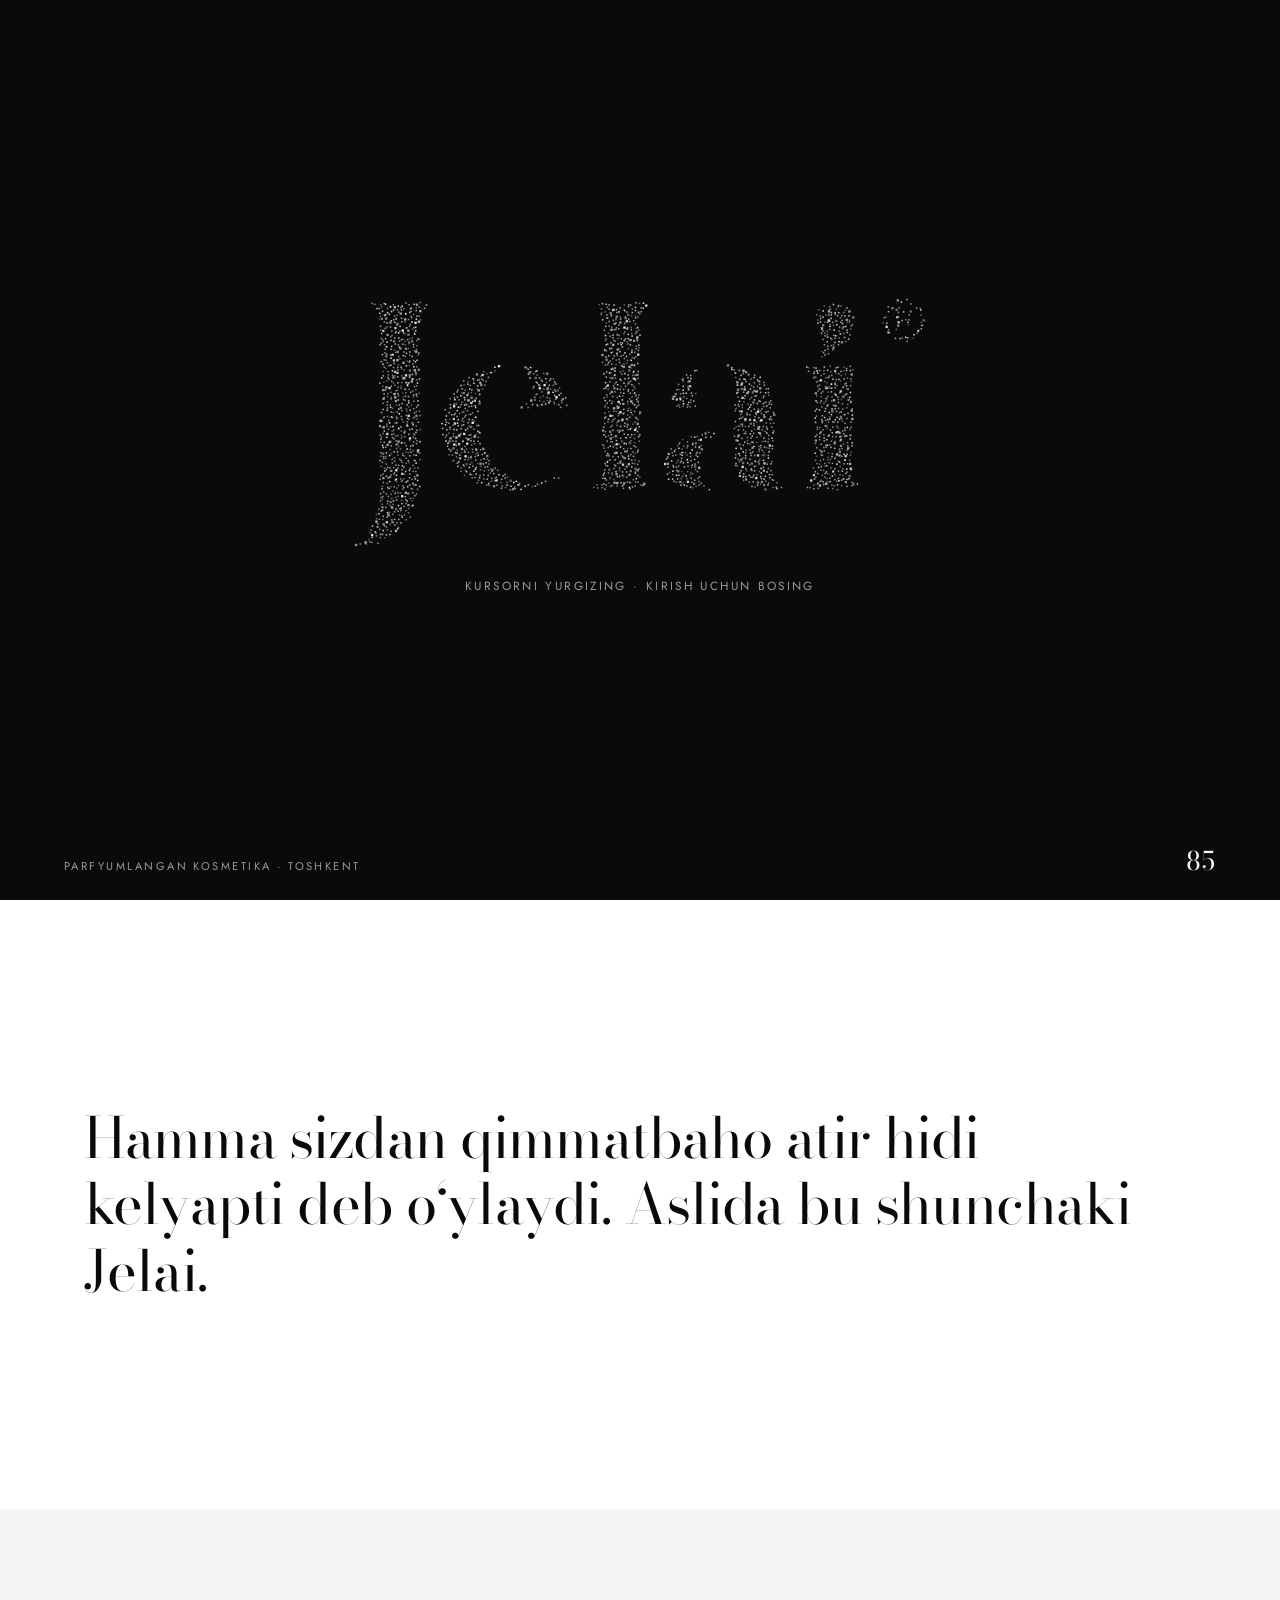
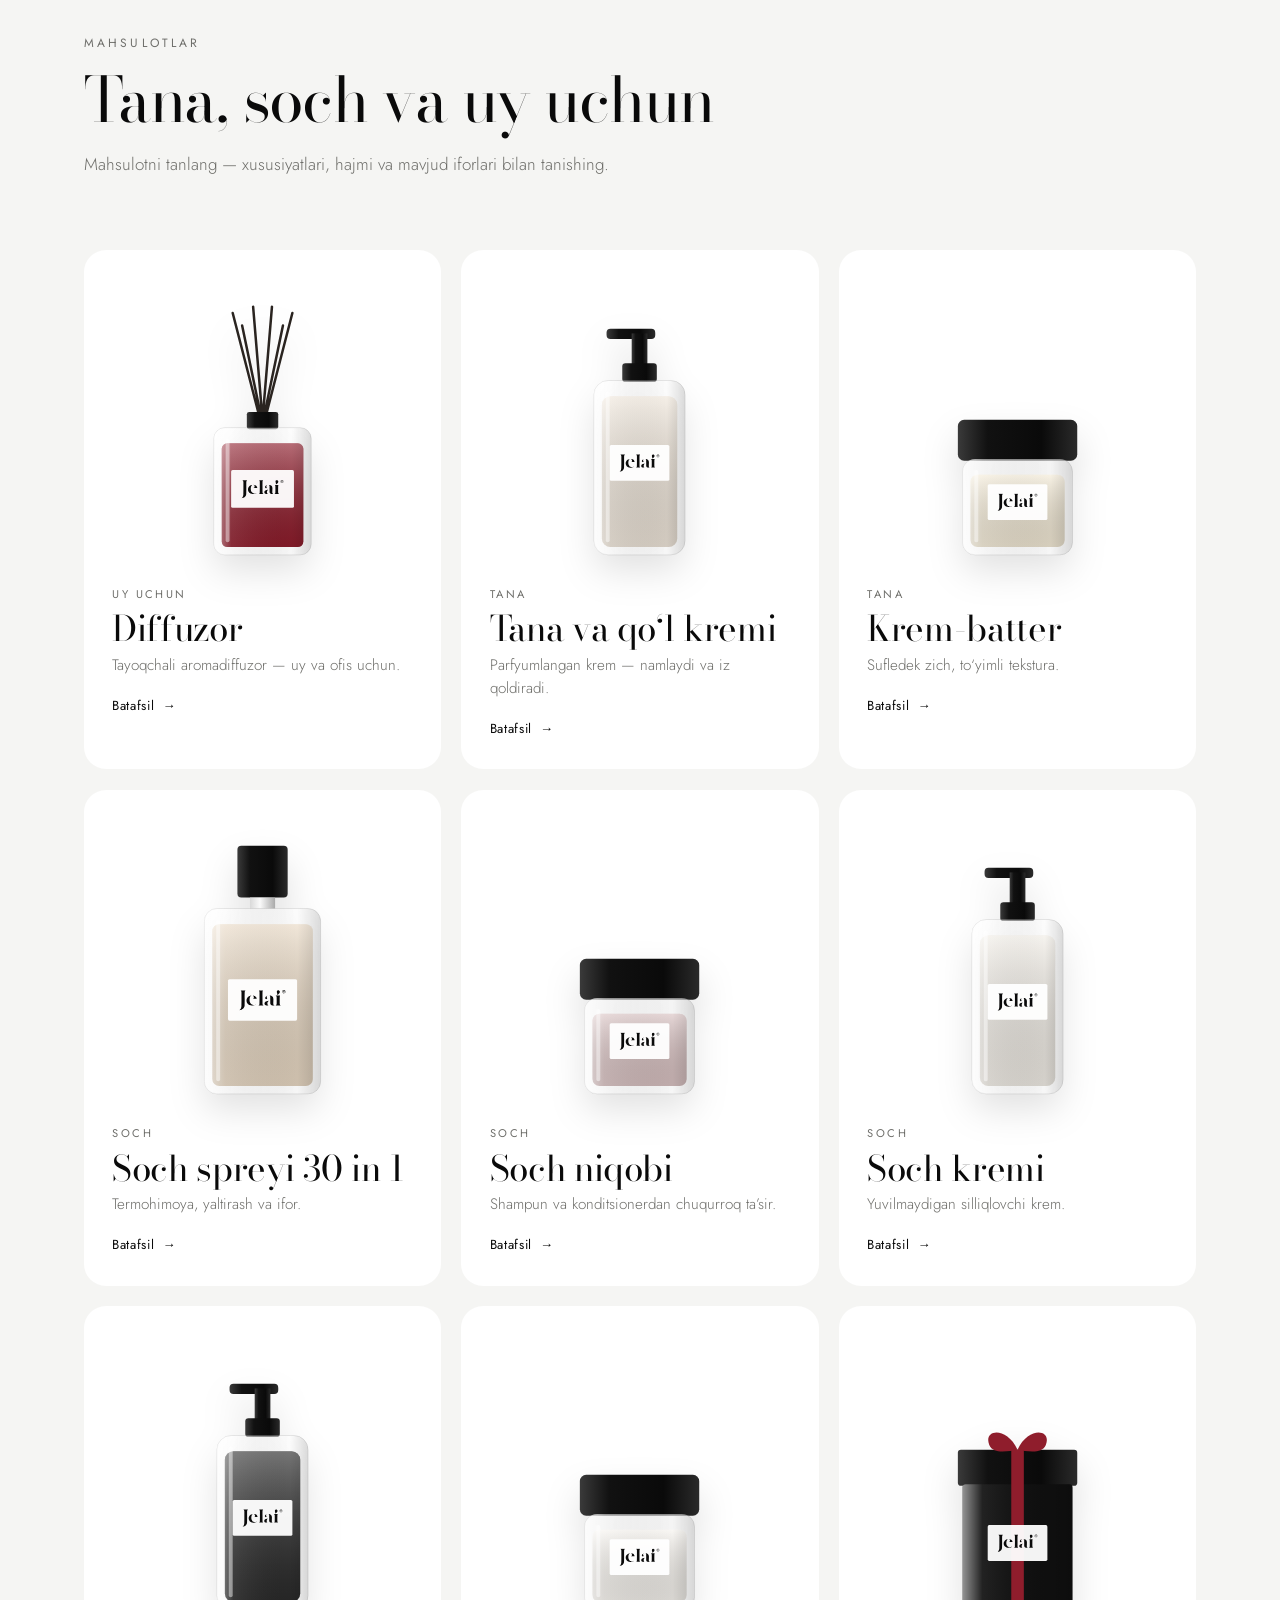
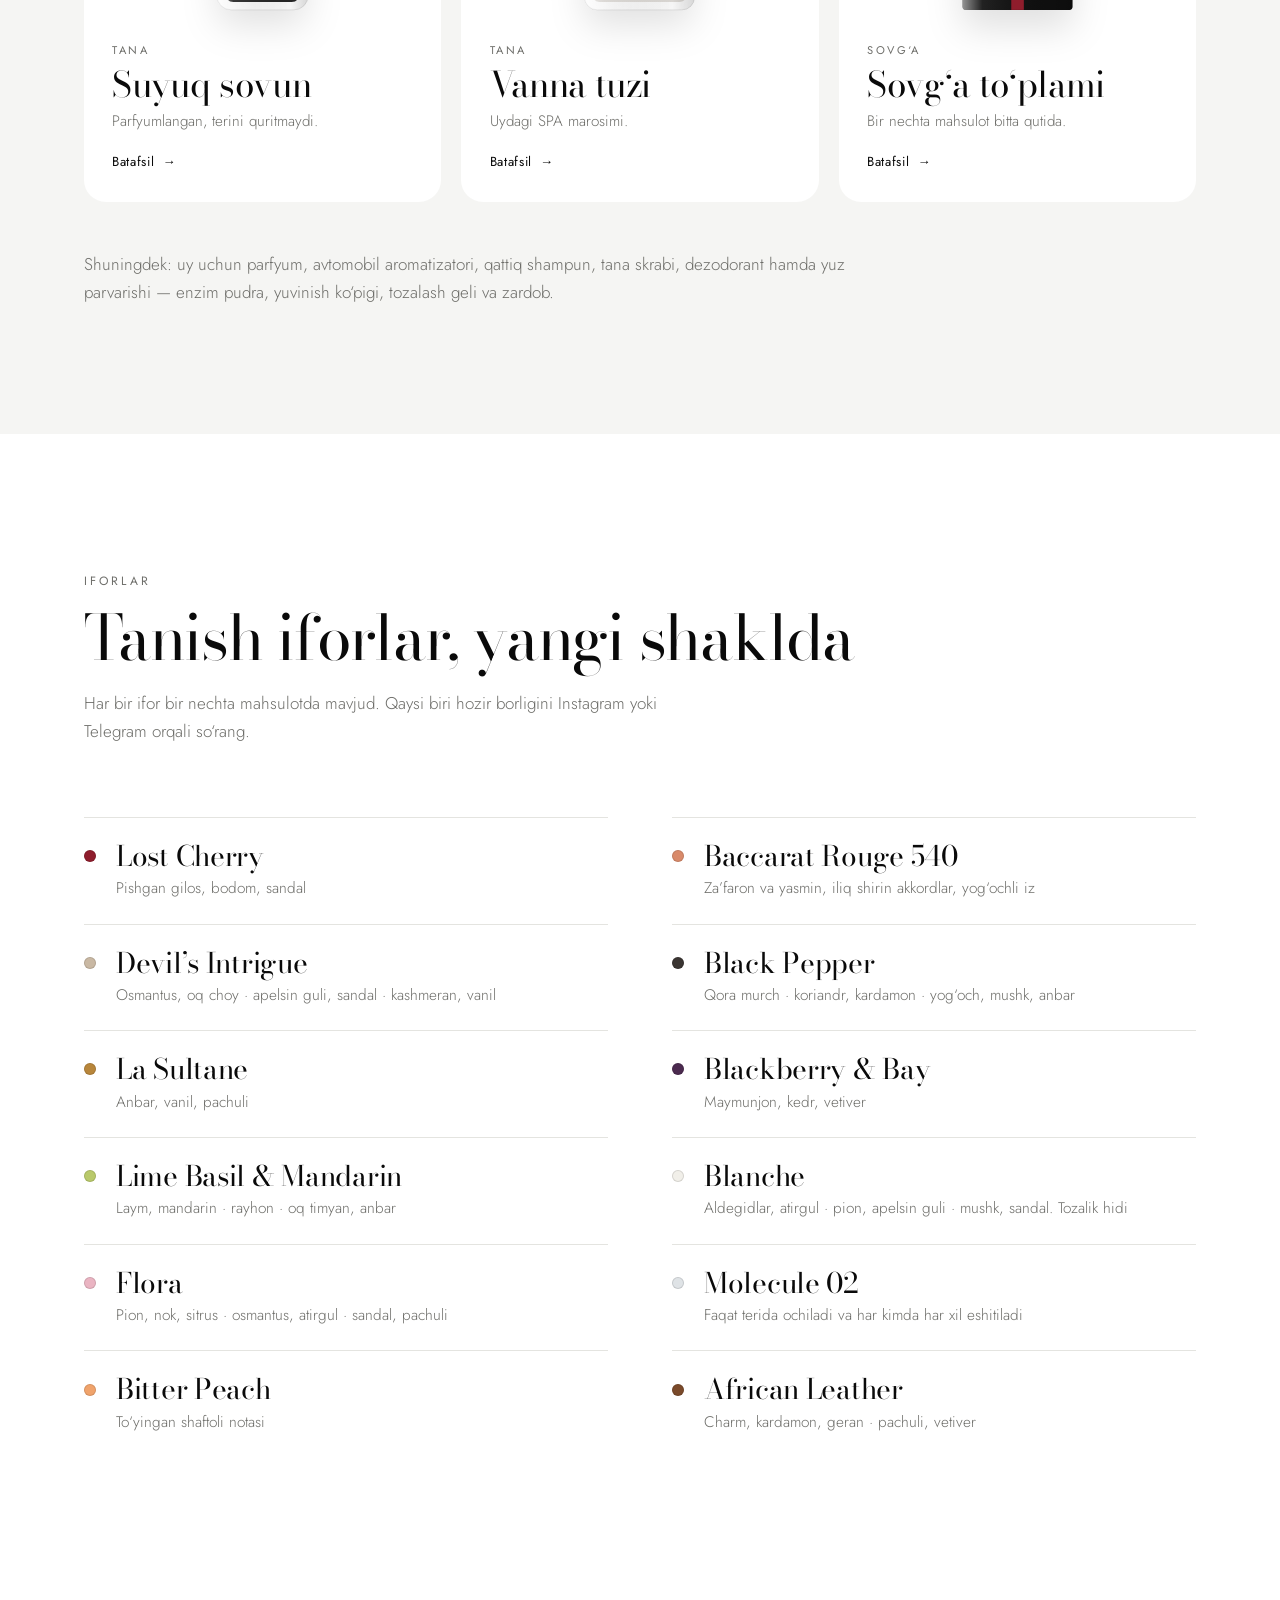
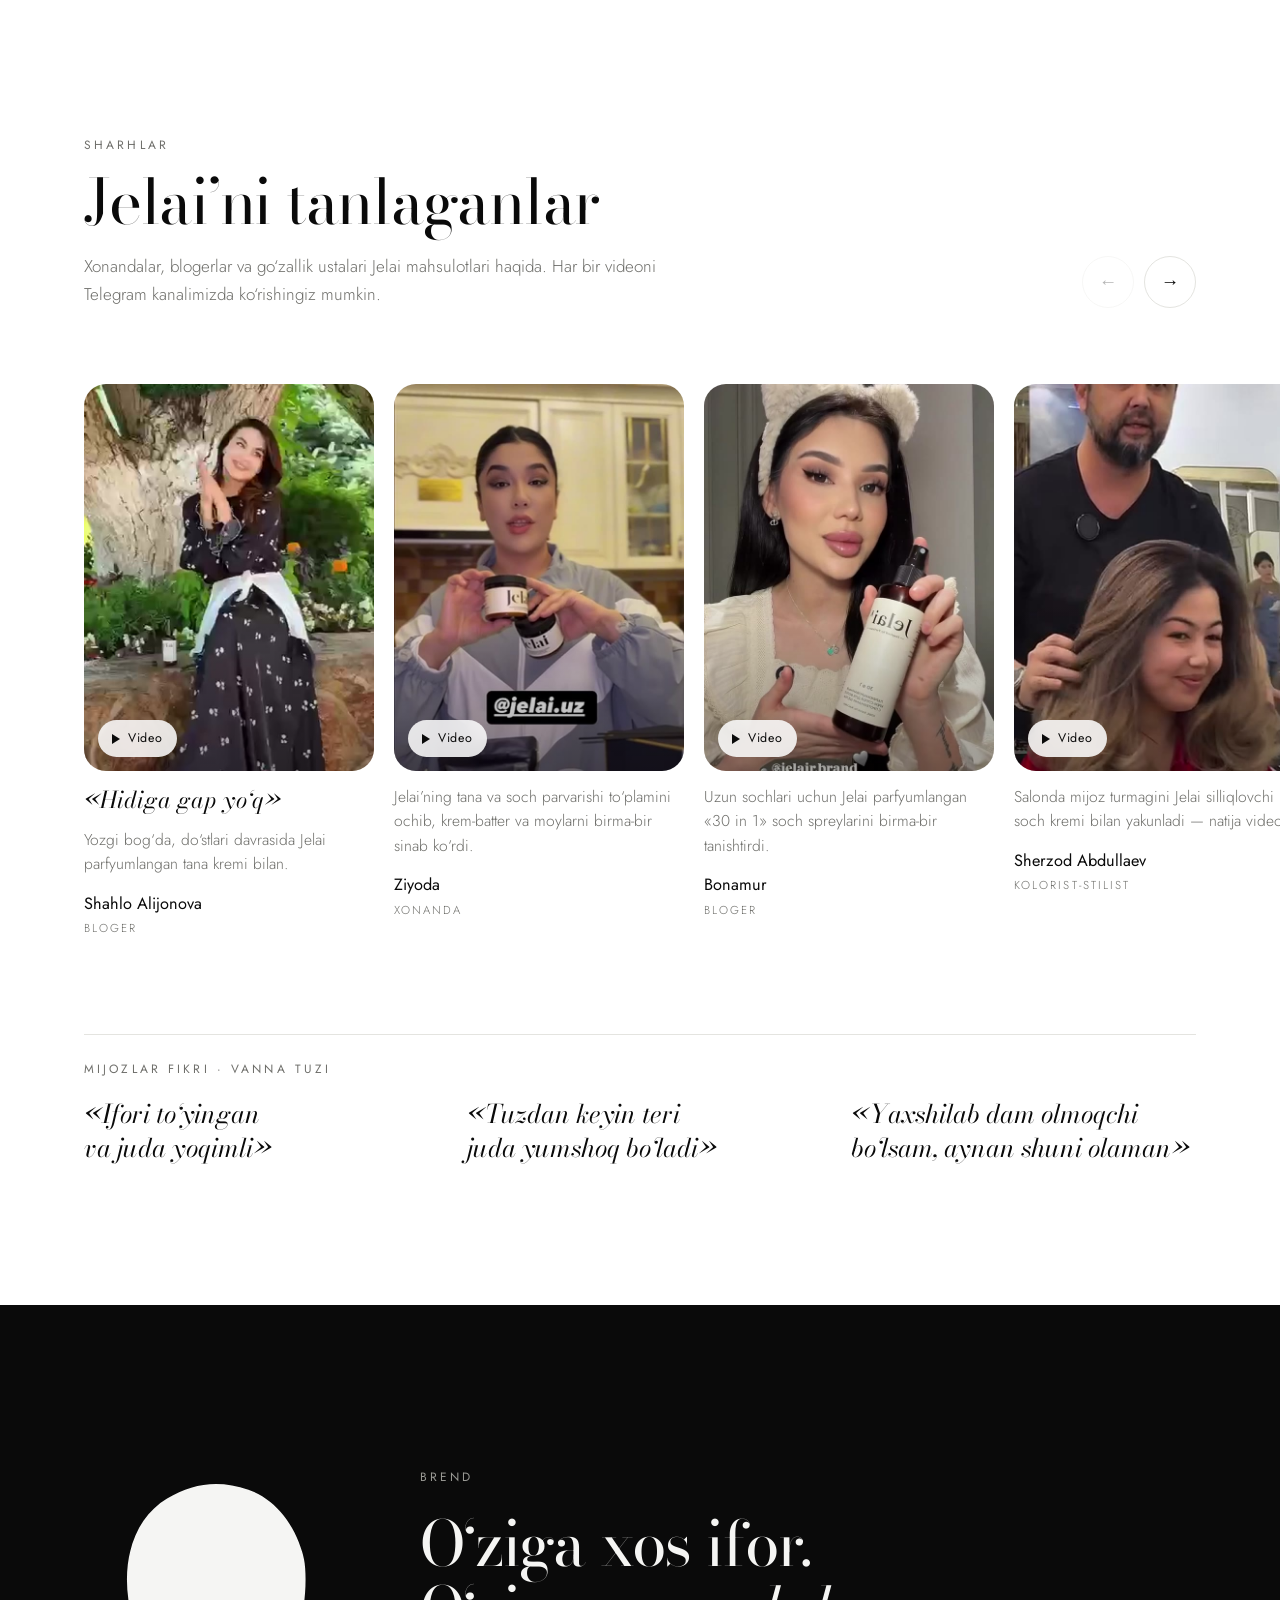
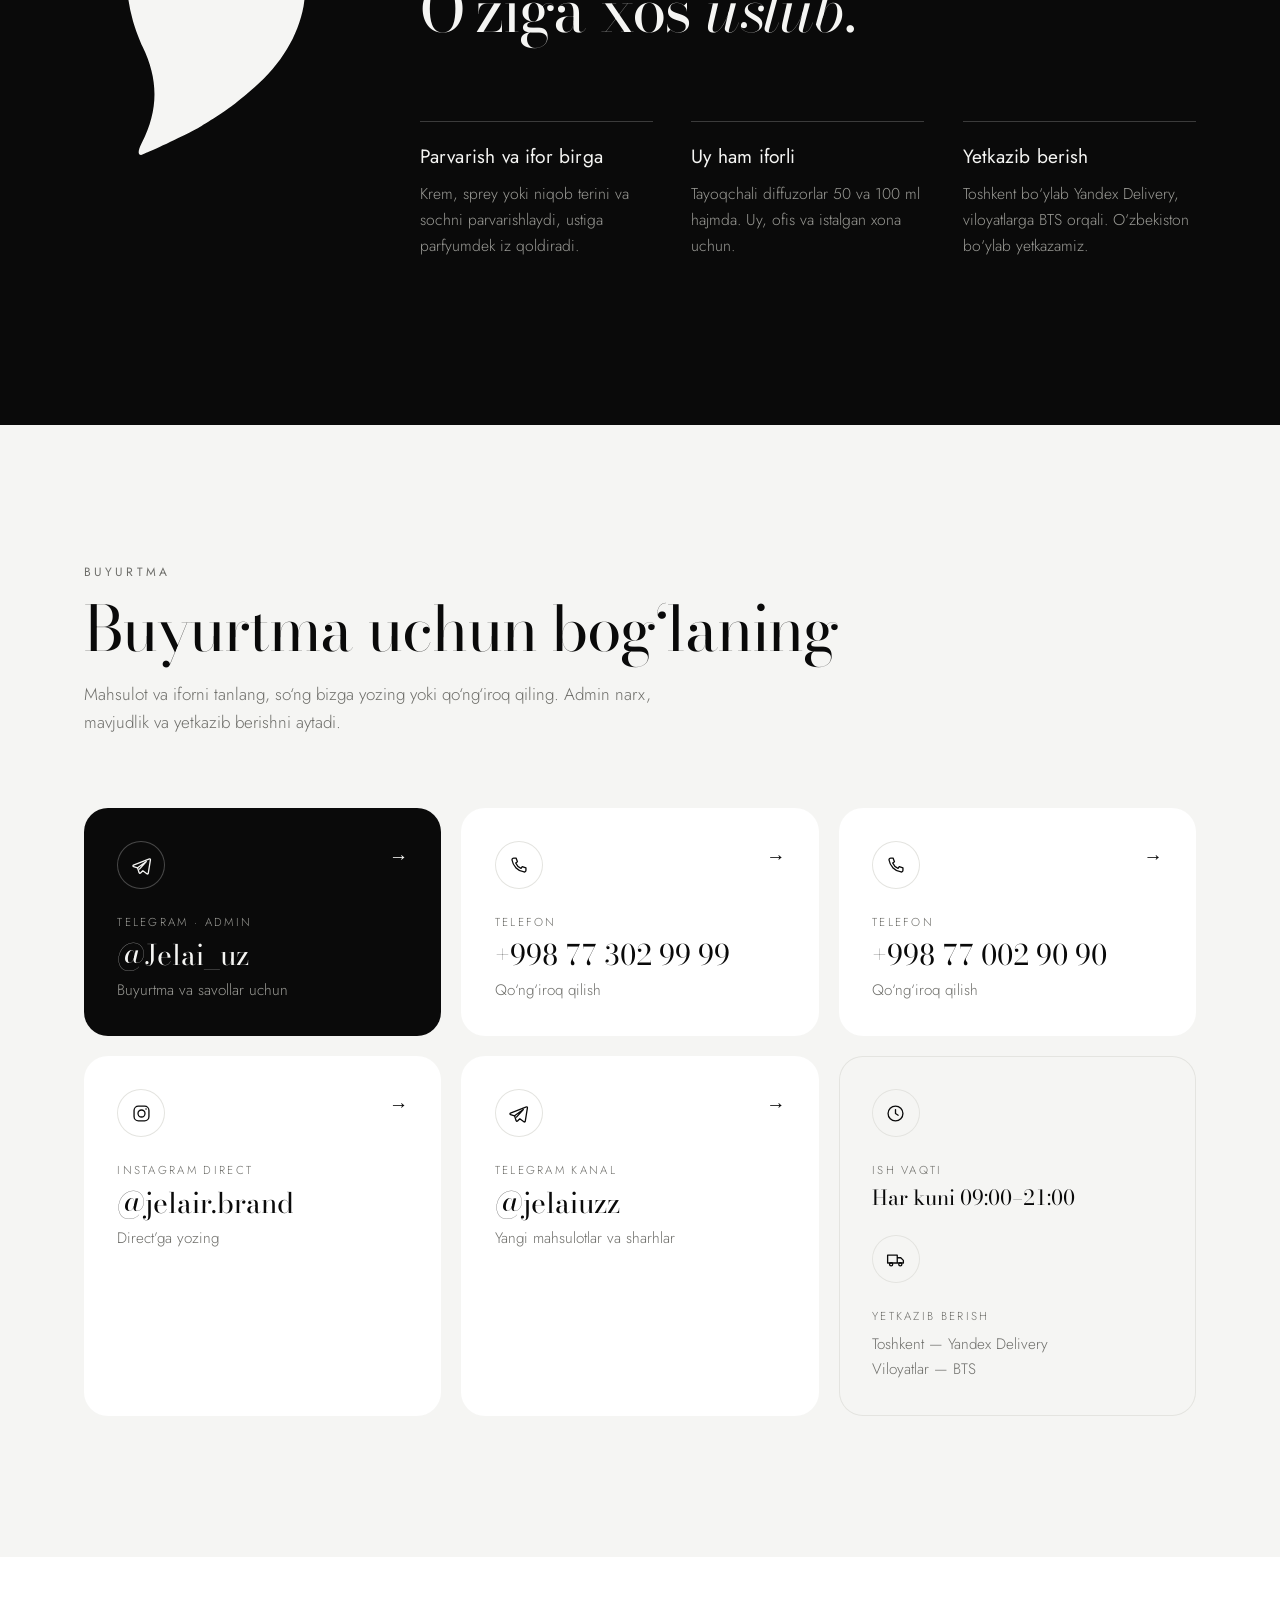
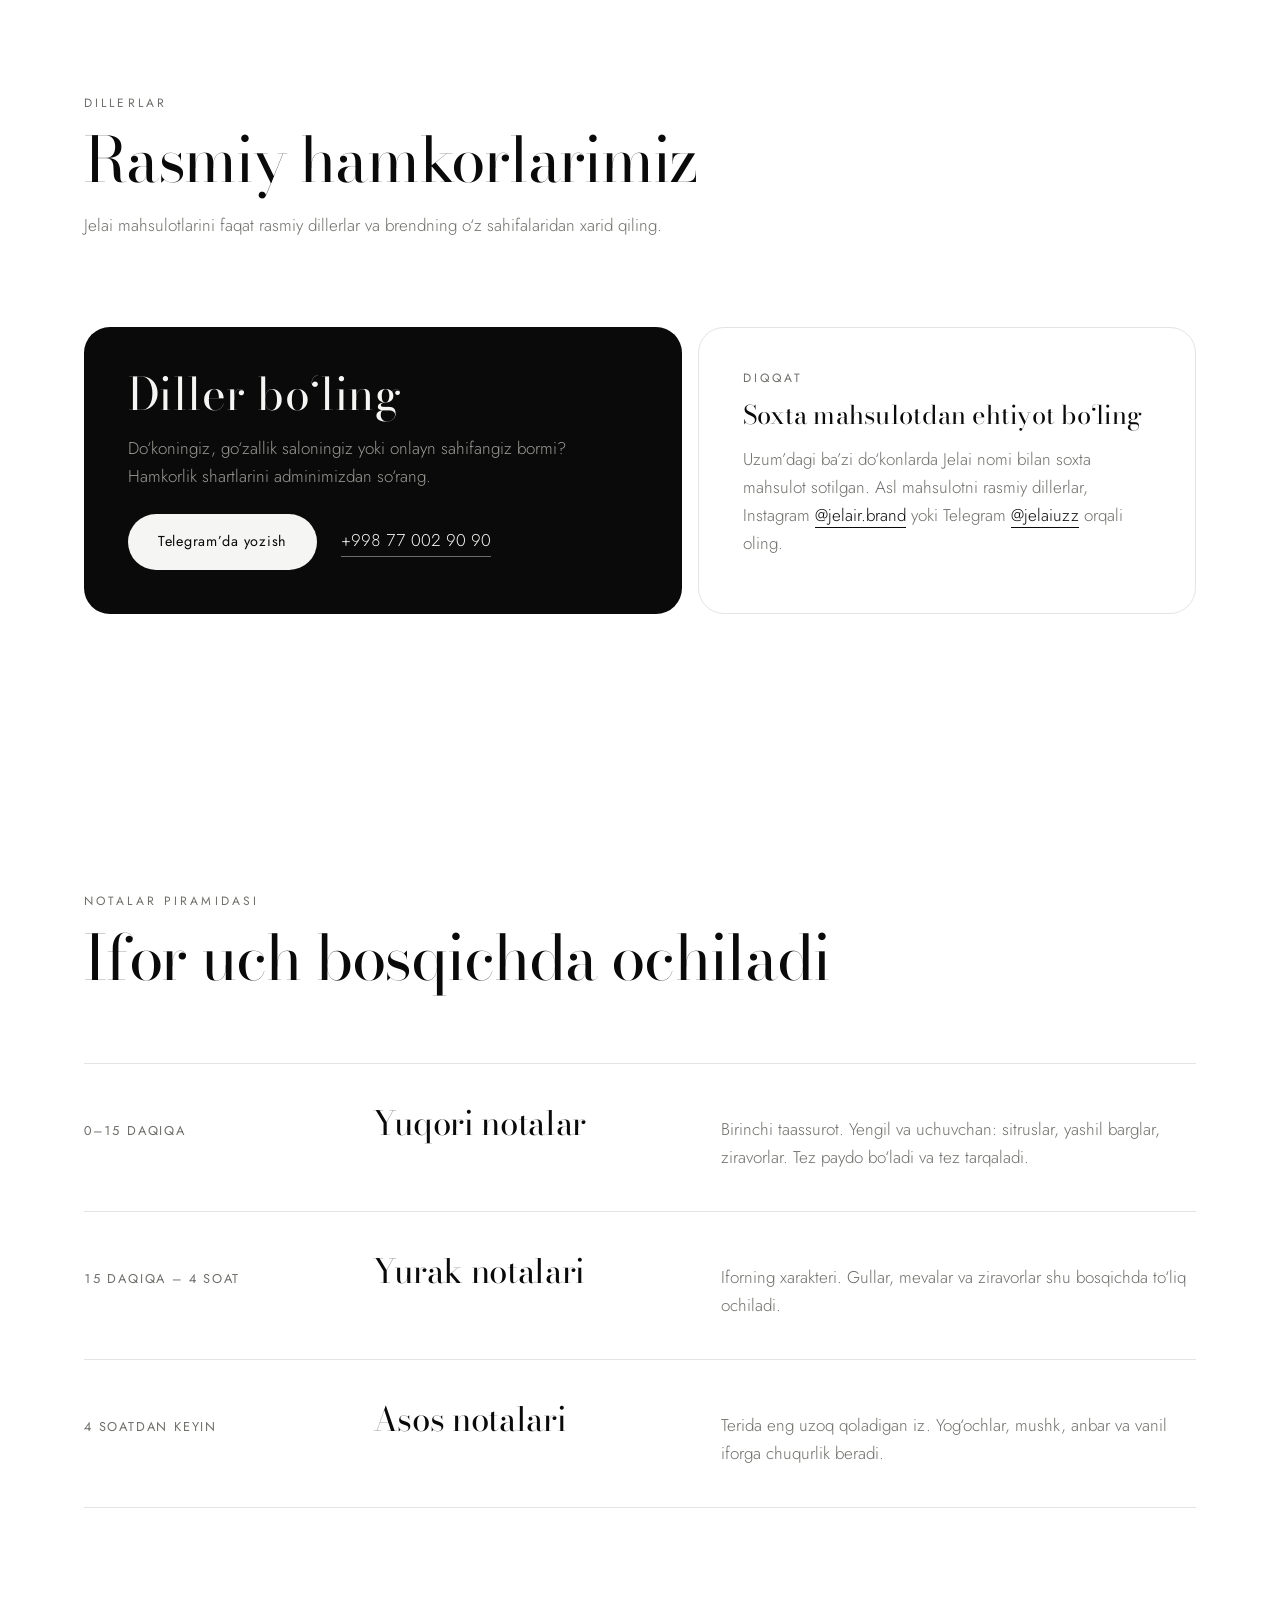
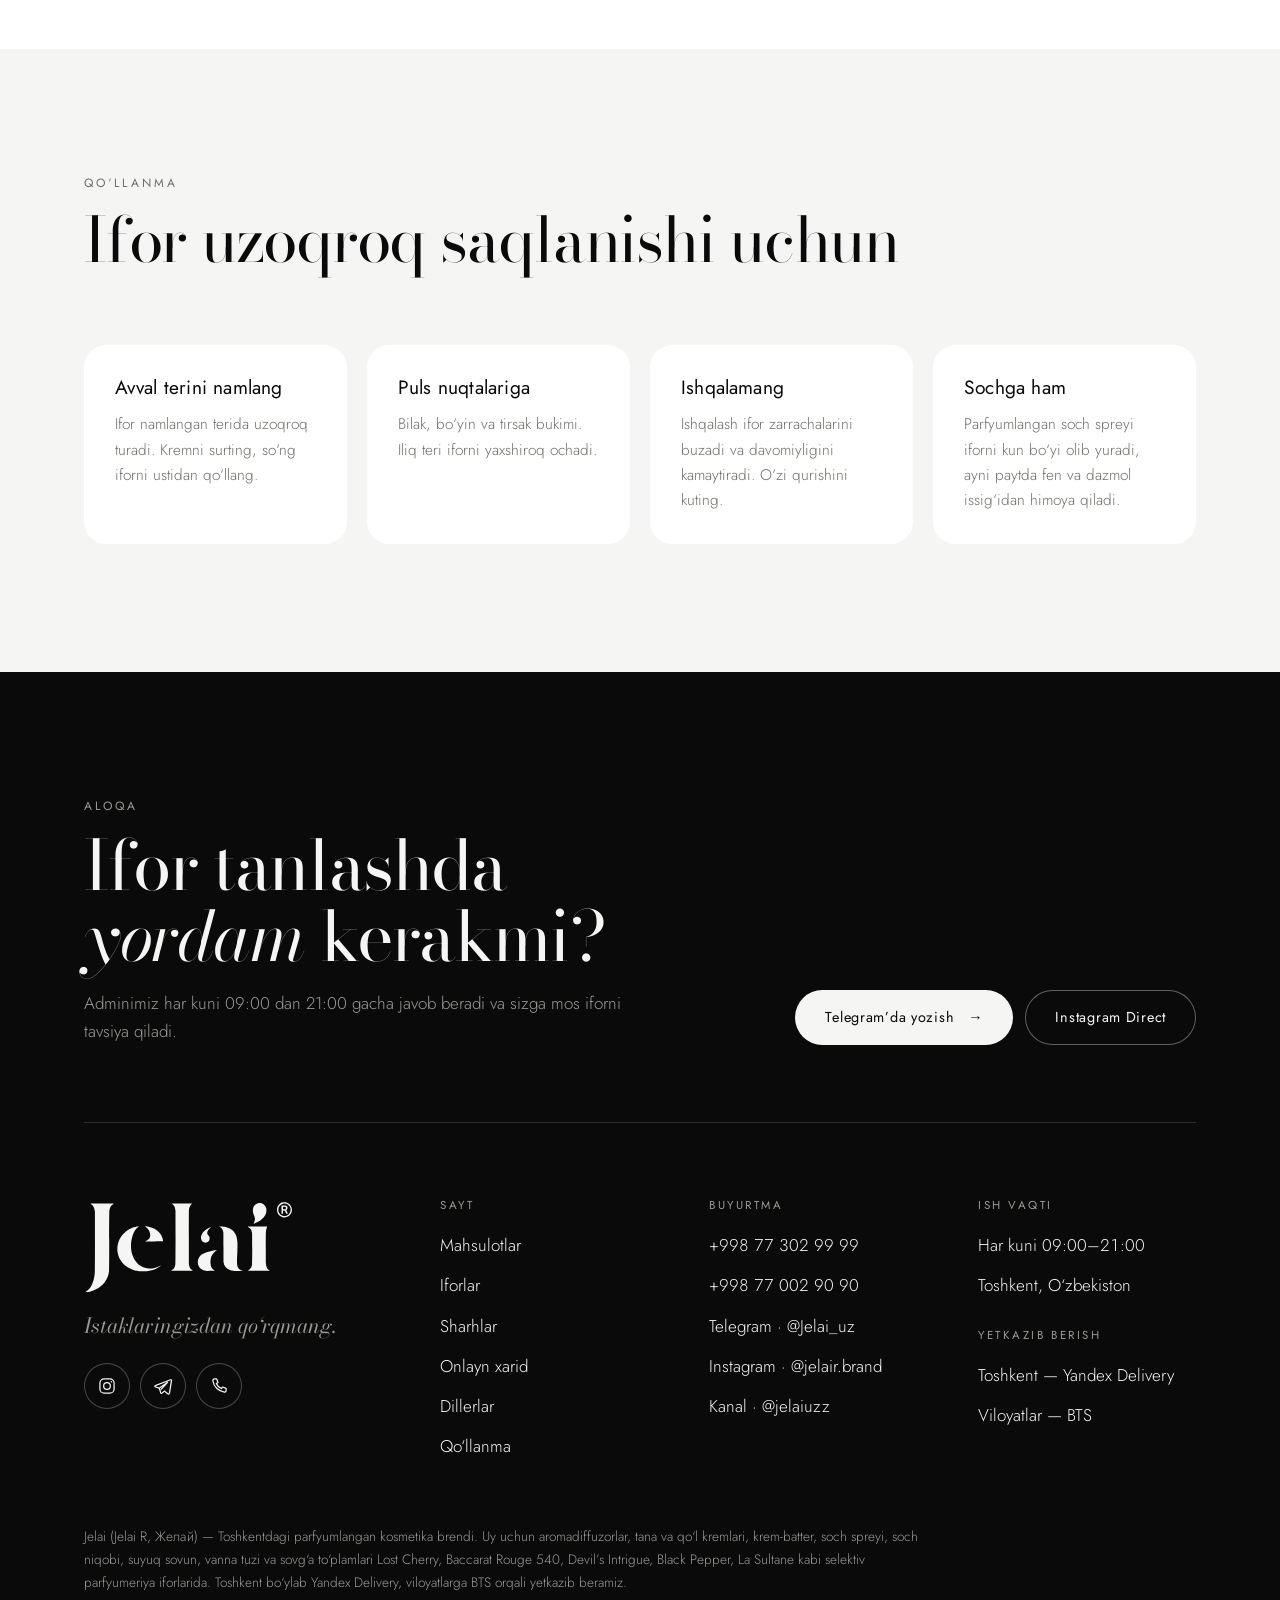
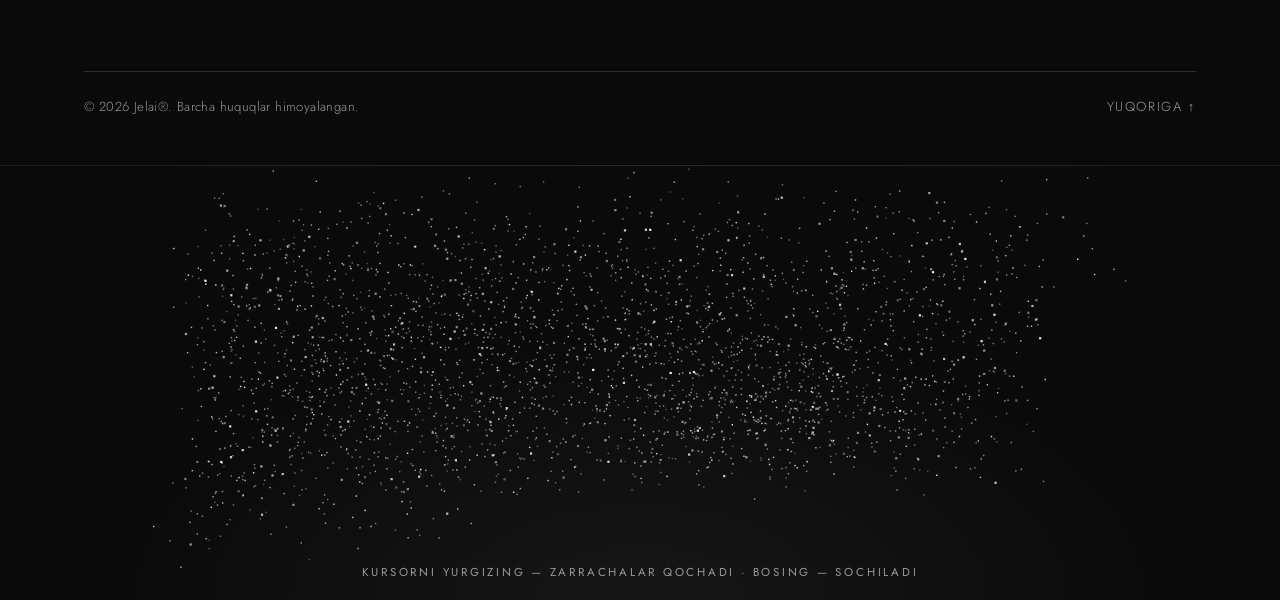
==== commit 7e20ef03: "Add dark mode with a theme toggle Follows the system setting by default; the toggle in the nav switc" ====
--- a/index.html
+++ b/index.html
@@ -15,7 +15,8 @@
 <link rel="alternate" hreflang="x-default" href="https://zerrolvl.github.io/jelair/">
 <meta name="geo.region" content="UZ-TK">
 <meta name="geo.placename" content="Toshkent">
-<meta name="theme-color" content="#0a0a0a">
+<meta name="theme-color" content="#ffffff" media="(prefers-color-scheme: light)">
+<meta name="theme-color" content="#0d0d0c" media="(prefers-color-scheme: dark)">
 <meta name="format-detection" content="telephone=no">
 <meta property="og:type" content="website">
 <meta property="og:site_name" content="Jelai">
@@ -42,6 +43,7 @@
 <script type="application/ld+json">{"@context": "https://schema.org", "@graph": [{"@type": "Organization", "@id": "https://zerrolvl.github.io/jelair/#org", "name": "Jelai", "alternateName": ["Jelai®", "Jelai R", "JelaiR", "Jelair", "Jelai.uz", "Jelai Uzbekistan", "Желай"], "url": "https://zerrolvl.github.io/jelair/", "logo": "https://zerrolvl.github.io/jelair/icon-512.png", "image": "https://zerrolvl.github.io/jelair/og-image.jpg", "slogan": "Istaklaringizdan qo‘rqmang", "description": "Jelai — Toshkentdagi parfyumlangan kosmetika brendi: uy diffuzorlari, tana va qo‘l kremlari, soch spreylari va niqoblari. O‘zbekiston bo‘ylab yetkazib berish.", "sameAs": ["https://www.instagram.com/jelair.brand/", "https://t.me/jelaiuzz", "https://taplink.cc/jelai.uz"], "contactPoint": [{"@type": "ContactPoint", "telephone": "+998773029999", "contactType": "sales", "areaServed": "UZ", "availableLanguage": ["uz", "ru"]}, {"@type": "ContactPoint", "telephone": "+998770029090", "contactType": "customer service", "areaServed": "UZ", "availableLanguage": ["uz", "ru"]}]}, {"@type": "Store", "@id": "https://zerrolvl.github.io/jelair/#store", "name": "Jelai — parfyumlangan kosmetika", "url": "https://zerrolvl.github.io/jelair/", "image": "https://zerrolvl.github.io/jelair/og-image.jpg", "logo": "https://zerrolvl.github.io/jelair/icon-512.png", "telephone": "+998773029999", "priceRange": "$$", "currenciesAccepted": "UZS", "address": {"@type": "PostalAddress", "addressLocality": "Toshkent", "addressRegion": "Toshkent", "addressCountry": "UZ"}, "areaServed": {"@type": "Country", "name": "O‘zbekiston"}, "openingHoursSpecification": [{"@type": "OpeningHoursSpecification", "dayOfWeek": ["Monday", "Tuesday", "Wednesday", "Thursday", "Friday", "Saturday", "Sunday"], "opens": "09:00", "closes": "21:00"}], "brand": {"@id": "https://zerrolvl.github.io/jelair/#org"}, "parentOrganization": {"@id": "https://zerrolvl.github.io/jelair/#org"}}, {"@type": "WebSite", "@id": "https://zerrolvl.github.io/jelair/#site", "url": "https://zerrolvl.github.io/jelair/", "name": "Jelai", "alternateName": "Jelai Uzbekistan", "inLanguage": "uz", "publisher": {"@id": "https://zerrolvl.github.io/jelair/#org"}}, {"@type": "WebPage", "@id": "https://zerrolvl.github.io/jelair/#page", "url": "https://zerrolvl.github.io/jelair/", "name": "Jelai® — parfyumlangan kosmetika va uy iforlari, Toshkent", "isPartOf": {"@id": "https://zerrolvl.github.io/jelair/#site"}, "about": {"@id": "https://zerrolvl.github.io/jelair/#org"}, "inLanguage": "uz", "primaryImageOfPage": {"@type": "ImageObject", "url": "https://zerrolvl.github.io/jelair/og-image.jpg", "width": 1200, "height": 630}}]}</script>
 <script>
   document.documentElement.classList.add('js');
+  try { var th = localStorage.getItem('jelai-theme'); if (th === 'dark' || th === 'light') document.documentElement.dataset.theme = th; } catch (e) {}
   try { if (!sessionStorage.getItem('jelai-seen') && !matchMedia('(prefers-reduced-motion: reduce)').matches) document.documentElement.classList.add('loading'); } catch (e) { document.documentElement.classList.add('loading'); }
 </script>
 <link rel="preconnect" href="https://fonts.googleapis.com">
@@ -103,6 +105,10 @@
       <a href="#aloqa">Aloqa</a>
       <span class="lang" role="group" aria-label="Til"><a href="./" hreflang="uz" lang="uz" aria-current="true">UZ</a><a href="ru/" hreflang="ru" lang="ru">RU</a><a href="en/" hreflang="en" lang="en">EN</a></span>
     </nav>
+    <button class="theme-btn" id="themeBtn" type="button" aria-label="Kunduzgi yoki tungi rejim">
+      <svg class="moon" viewBox="0 0 24 24" aria-hidden="true"><path d="M20 14.5A8.5 8.5 0 0 1 9.5 4a8.5 8.5 0 1 0 10.5 10.5Z"/></svg>
+      <svg class="sun" viewBox="0 0 24 24" aria-hidden="true"><circle cx="12" cy="12" r="4"/><path d="M12 2.5v2M12 19.5v2M4.6 4.6 6 6M18 18l1.4 1.4M2.5 12h2M19.5 12h2M4.6 19.4 6 18M18 6l1.4-1.4"/></svg>
+    </button>
     <button class="nav-toggle" id="navToggle" aria-expanded="false" aria-controls="menu" aria-label="Menyu"><span></span><span></span></button>
   </div>
 </header>
@@ -118,7 +124,7 @@
         <a class="btn" href="#mahsulotlar">Mahsulotlarni ko‘rish <span aria-hidden="true">→</span></a>
       </div>
       <div class="hero-art" id="heroArt"><svg class="bottle" viewBox="0 0 200 330" aria-hidden="true">
-  <g stroke="#2a2420" stroke-width="3.2" stroke-linecap="round">
+  <g stroke="currentColor" stroke-width="3.2" stroke-linecap="round">
     <path d="M97 150 62 14M100 150 88 6M100 150 112 6M103 150 138 14M99 150 74 30M101 150 126 30"></path>
   </g>
   <rect x="80" y="140" width="40" height="22" rx="3" fill="url(#g-cap)"></rect>
@@ -149,7 +155,7 @@
       </header>
       <div class="grid" id="grid"><button class="card reveal" type="button" data-i="0" style="--d:0s" aria-haspopup="dialog">
   <span class="card-art"><svg class="bottle" viewBox="0 0 200 330" aria-hidden="true">
-  <g stroke="#2a2420" stroke-width="3.2" stroke-linecap="round">
+  <g stroke="currentColor" stroke-width="3.2" stroke-linecap="round">
     <path d="M97 150 62 14M100 150 88 6M100 150 112 6M103 150 138 14M99 150 74 30M101 150 126 30"></path>
   </g>
   <rect x="80" y="140" width="40" height="22" rx="3" fill="url(#g-cap)"></rect>
--- a/styles.css
+++ b/styles.css
@@ -7,12 +7,42 @@
   --muted: #6e6e6a;
   --on-ink: #f5f5f3;
   --on-ink-muted: #9a9a95;
+  --band: #0a0a0a;                       /* qora bloklar: footer, brend, kirish ekrani — ikkala rejimda ham qora */
+  --nav-bg: rgba(255, 255, 255, .78);
+  --glass: rgba(255, 255, 255, .86);
+  --error: #a3263a;
+  --shadow: rgba(0, 0, 0, .25);
   --display: "Bodoni Moda", "Didot", "Bodoni MT", "Playfair Display", Georgia, serif;
   --body: "Jost", "Helvetica Neue", Helvetica, Arial, sans-serif;
   --ease: cubic-bezier(.22, 1, .36, 1);
   --ease-io: cubic-bezier(.76, 0, .24, 1);
   --gutter: clamp(20px, 5vw, 64px);
   color-scheme: light;
+}
+
+/* Tungi rejim: tizim sozlamasi bo‘yicha yoki menyudagi tugma orqali (data-theme) */
+@media (prefers-color-scheme: dark) {
+  :root:not([data-theme="light"]) {
+    --ink: #f2f1ed; --paper: #0d0d0c; --mist: #161615; --line: #2c2b29; --muted: #9c9a94;
+    --on-ink: #0d0d0c; --on-ink-muted: #6f6e69;
+    --band: #050505; --nav-bg: rgba(13, 13, 12, .74); --glass: rgba(24, 24, 23, .82);
+    --error: #ff8a9a; --shadow: rgba(0, 0, 0, .6);
+    color-scheme: dark;
+  }
+}
+:root[data-theme="dark"] {
+  --ink: #f2f1ed; --paper: #0d0d0c; --mist: #161615; --line: #2c2b29; --muted: #9c9a94;
+  --on-ink: #0d0d0c; --on-ink-muted: #6f6e69;
+  --band: #050505; --nav-bg: rgba(13, 13, 12, .74); --glass: rgba(24, 24, 23, .82);
+  --error: #ff8a9a; --shadow: rgba(0, 0, 0, .6);
+  color-scheme: dark;
+}
+/* Qora bloklar ichida ranglar har doim bir xil */
+#loader, .philosophy, .footer, .cc-main, .dc-join {
+  --ink: #0a0a0a; --on-ink: #f5f5f3; --on-ink-muted: #9a9a95;
+}
+html.theme-anim, html.theme-anim *, html.theme-anim *::before, html.theme-anim *::after {
+  transition: background-color .45s ease, color .45s ease, border-color .45s ease, fill .45s ease, box-shadow .45s ease !important;
 }
 
 *, *::before, *::after { box-sizing: border-box; }
@@ -60,7 +90,7 @@
 #loader { display: none; }
 .loading #loader, #loader.out {
   position: fixed; inset: 0; z-index: 100; display: block;
-  background: var(--ink); color: var(--on-ink);
+  background: var(--band); color: var(--on-ink);
   touch-action: none; cursor: pointer; user-select: none; -webkit-user-select: none;
 }
 #loader.out { pointer-events: none; }
@@ -93,7 +123,7 @@
 }
 .nav::before {
   content: ""; position: absolute; inset: 0; z-index: -2;
-  background: rgba(255, 255, 255, .78);
+  background: var(--nav-bg);
   -webkit-backdrop-filter: saturate(180%) blur(20px);
   backdrop-filter: saturate(180%) blur(20px);
   opacity: 0; transition: opacity .4s;
@@ -222,7 +252,7 @@
   background: var(--paper); border-radius: 22px; overflow: hidden;
   transition: transform .7s var(--ease), box-shadow .7s var(--ease);
 }
-.card:hover { transform: translateY(-6px); box-shadow: 0 30px 60px -30px rgba(0, 0, 0, .25); }
+.card:hover { transform: translateY(-6px); box-shadow: 0 30px 60px -30px var(--shadow); }
 .card-art { display: grid; place-items: center; padding: clamp(28px, 4vw, 52px) 0 clamp(12px, 2vw, 24px); }
 .card-art .bottle { width: 44%; height: auto; transition: transform .9s var(--ease); filter: drop-shadow(0 18px 18px rgba(0, 0, 0, .12)); }
 .card:hover .bottle { transform: translateY(-6px) scale(1.04); }
@@ -257,7 +287,7 @@
 @media (max-width: 760px) { .scent-list { grid-template-columns: 1fr; } }
 
 /* ---------- Brend ---------- */
-.philosophy { background: var(--ink); color: var(--on-ink); padding-block: clamp(88px, 13vw, 180px); overflow: hidden; }
+.philosophy { background: var(--band); color: var(--on-ink); padding-block: clamp(88px, 13vw, 180px); overflow: hidden; }
 .philosophy .eyebrow { color: var(--on-ink-muted); }
 .phil-in { display: grid; grid-template-columns: minmax(0, .5fr) minmax(0, 1.5fr); gap: clamp(24px, 6vw, 96px); align-items: start; }
 .phil-drop { width: min(100%, 210px); fill: var(--on-ink); justify-self: center; }
@@ -336,7 +366,7 @@
 .dots i.f { background: var(--ink); }
 .sheet-close {
   position: absolute; top: 14px; right: 14px; z-index: 2; width: 44px; height: 44px; border-radius: 50%;
-  background: rgba(255, 255, 255, .8); -webkit-backdrop-filter: blur(10px); backdrop-filter: blur(10px);
+  background: var(--glass); -webkit-backdrop-filter: blur(10px); backdrop-filter: blur(10px);
   transition: transform .4s var(--ease);
 }
 .sheet-close:hover { transform: rotate(90deg); }
@@ -487,7 +517,7 @@
 .rev-play {
   position: absolute; left: 14px; bottom: 14px; z-index: 1;
   display: inline-flex; align-items: center; gap: 8px; padding: 8px 14px 8px 10px; border-radius: 999px;
-  background: rgba(255, 255, 255, .88); -webkit-backdrop-filter: blur(10px); backdrop-filter: blur(10px);
+  background: var(--glass); -webkit-backdrop-filter: blur(10px); backdrop-filter: blur(10px);
   font-size: .78rem; font-weight: 400; letter-spacing: .06em; color: var(--ink);
 }
 .rev-play i { width: 0; height: 0; border-style: solid; border-width: 5px 0 5px 8px; border-color: transparent transparent transparent var(--ink); margin-left: 4px; }
@@ -514,7 +544,7 @@
   padding: clamp(24px, 2.6vw, 34px); border-radius: 24px; background: var(--paper);
   transition: transform .6s var(--ease), box-shadow .6s var(--ease), background .3s;
 }
-a.cc:hover { transform: translateY(-4px); box-shadow: 0 28px 60px -34px rgba(0, 0, 0, .3); }
+a.cc:hover { transform: translateY(-4px); box-shadow: 0 28px 60px -34px var(--shadow); }
 .cc-ico { width: 48px; height: 48px; border-radius: 50%; display: grid; place-items: center; margin-bottom: 18px; box-shadow: inset 0 0 0 1px var(--line); }
 .cc-ico svg { width: 21px; height: 21px; fill: none; stroke: var(--ink); stroke-width: 1.5; stroke-linejoin: round; stroke-linecap: round; }
 .cc-ico .dot { fill: var(--ink); stroke: none; }
@@ -523,7 +553,7 @@
 .cc-note { color: var(--muted); font-size: .95rem; }
 .cc-go { position: absolute; top: clamp(24px, 2.6vw, 34px); right: clamp(24px, 2.6vw, 34px); font-size: 1.2rem; transition: transform .5s var(--ease); }
 a.cc:hover .cc-go { transform: translateX(5px); }
-.cc-main { background: var(--ink); color: var(--on-ink); }
+.cc-main { background: var(--band); color: var(--on-ink); }
 .cc-main .cc-label, .cc-main .cc-note { color: var(--on-ink-muted); }
 .cc-main .cc-ico { box-shadow: inset 0 0 0 1px rgba(255, 255, 255, .25); }
 .cc-main .cc-ico svg { stroke: var(--on-ink); }
@@ -550,7 +580,7 @@
 .dealer a { font-weight: 400; }
 .dealer-cta { display: grid; grid-template-columns: minmax(0, 1.2fr) minmax(0, 1fr); gap: 16px; }
 .dc-join, .dc-warn { display: grid; gap: 16px; align-content: start; border-radius: 26px; padding: clamp(26px, 3.6vw, 44px); }
-.dc-join { background: var(--ink); color: var(--on-ink); }
+.dc-join { background: var(--band); color: var(--on-ink); }
 .dc-join h3 { font: 400 clamp(2rem, 3.6vw, 2.8rem)/1.05 var(--display); }
 .dc-join p { color: var(--on-ink-muted); max-width: 32em; }
 .dc-actions { display: flex; flex-wrap: wrap; gap: 14px 24px; align-items: center; margin-top: 8px; }
@@ -565,7 +595,7 @@
 .seo-about { color: var(--on-ink-muted); font-size: .85rem; line-height: 1.7; max-width: 62em; }
 
 /* ---------- Footer ---------- */
-.footer { position: relative; overflow: hidden; background: var(--ink); color: var(--on-ink); padding-block: clamp(72px, 10vw, 128px) 0; }
+.footer { position: relative; overflow: hidden; background: var(--band); color: var(--on-ink); padding-block: clamp(72px, 10vw, 128px) 0; }
 .footer .wrap { position: relative; z-index: 1; display: grid; gap: clamp(48px, 6vw, 80px); }
 .footer a { transition: color .3s, opacity .3s, border-color .3s, background .3s; }
 .ft-cta {
@@ -656,3 +686,23 @@
 }
 .ft-cursor::after { content: ""; position: absolute; left: 50%; top: 50%; width: 5px; height: 5px; margin: -2.5px 0 0 -2.5px; border-radius: 50%; background: #f5f5f3; }
 .ft-play.hovering .ft-cursor { opacity: 1; }
+
+/* ---------- Rejim tugmasi ---------- */
+.theme-btn {
+  position: relative; z-index: 1; width: 44px; height: 44px; border-radius: 50%; display: grid; place-items: center;
+  margin-left: clamp(14px, 2vw, 26px); transition: background .3s;
+}
+.theme-btn:hover { background: var(--mist); }
+.theme-btn svg { width: 21px; height: 21px; fill: none; stroke: var(--ink); stroke-width: 1.5; stroke-linecap: round; stroke-linejoin: round; transition: transform .6s var(--ease); }
+.theme-btn:active svg { transform: rotate(-30deg) scale(.9); }
+.theme-btn .sun { display: none; }
+@media (prefers-color-scheme: dark) { :root:not([data-theme="light"]) .theme-btn .sun { display: block; } :root:not([data-theme="light"]) .theme-btn .moon { display: none; } }
+:root[data-theme="dark"] .theme-btn .sun { display: block; }
+:root[data-theme="dark"] .theme-btn .moon { display: none; }
+@media (max-width: 760px) { .theme-btn { margin-left: auto; margin-right: 2px; } }
+/* Tungi rejimda shishalar va rasmlar biroz yumshoqroq */
+@media (prefers-color-scheme: dark) { :root:not([data-theme="light"]) .rev-img img { filter: brightness(.92); } }
+:root[data-theme="dark"] .rev-img img { filter: brightness(.92); }
+.bottle { color: #2a2420; }
+@media (prefers-color-scheme: dark) { :root:not([data-theme="light"]) .bottle { color: #b9aea3; } }
+:root[data-theme="dark"] .bottle { color: #b9aea3; }
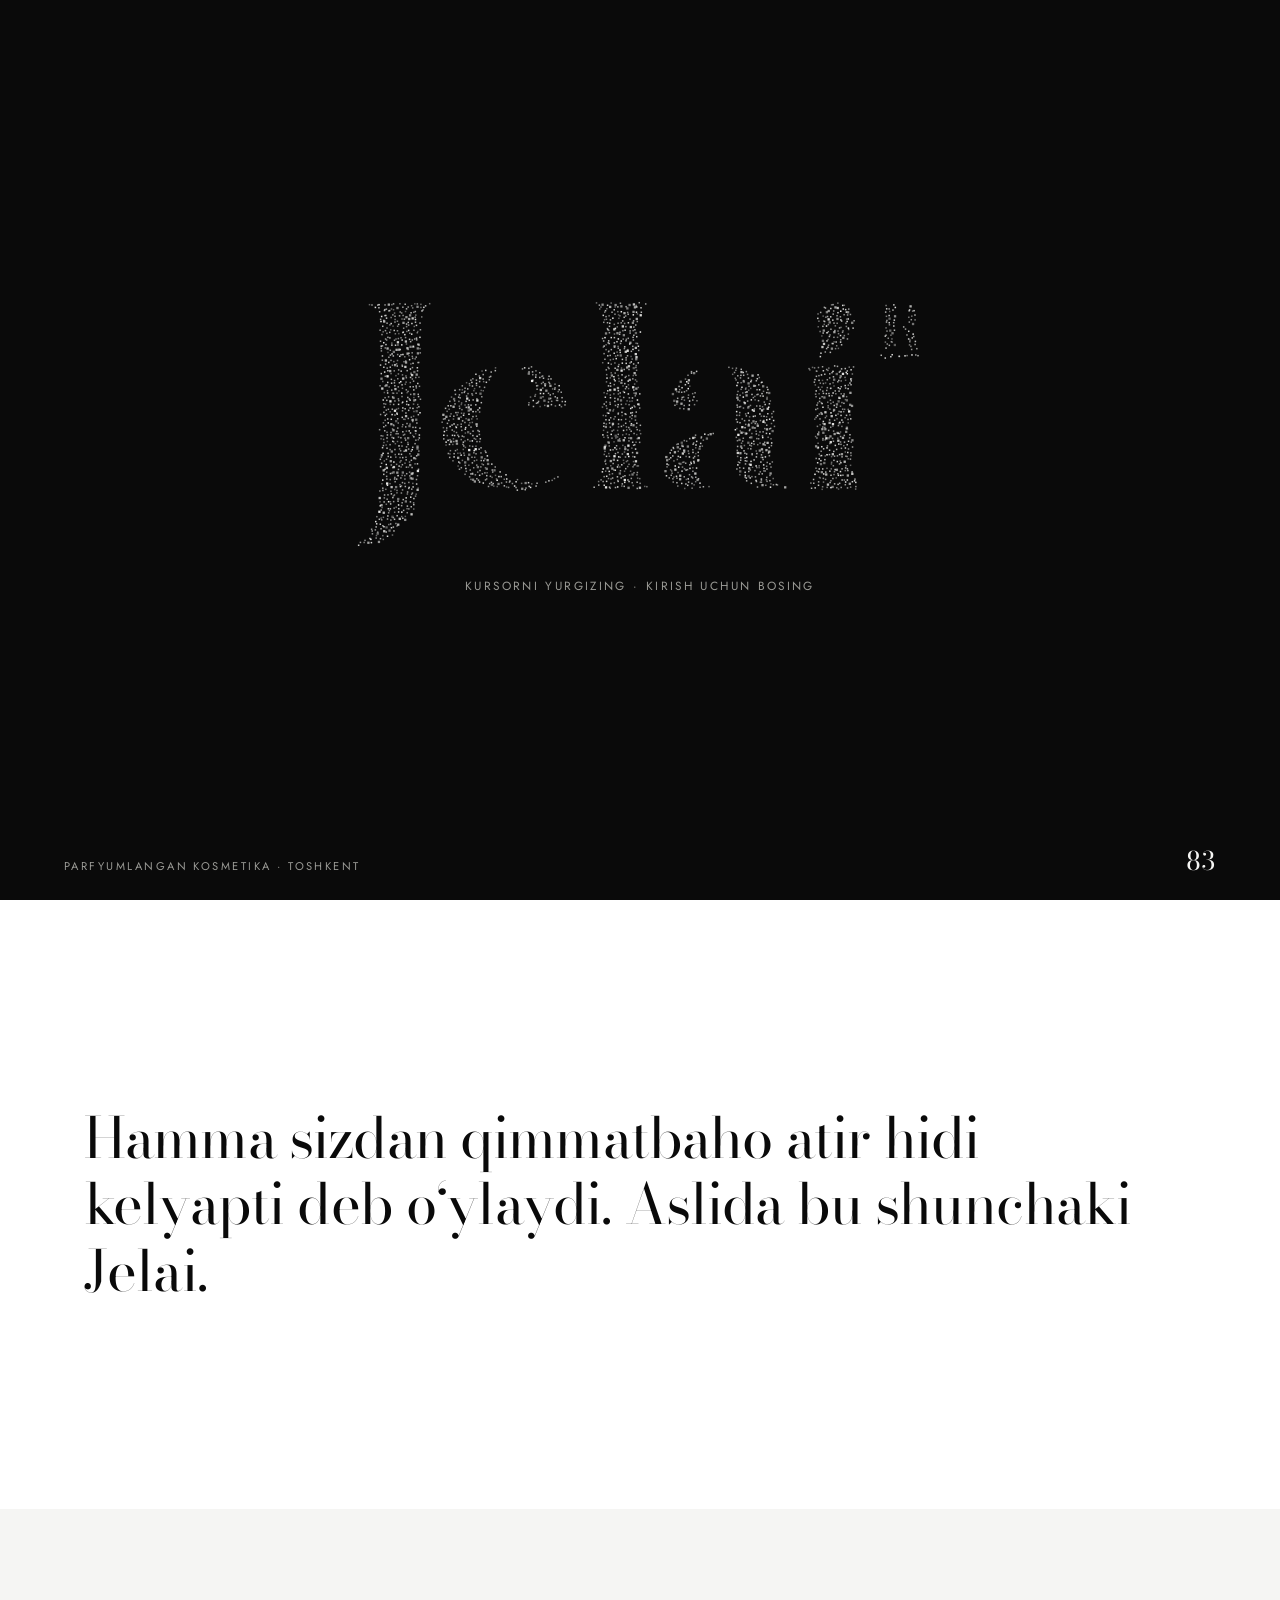
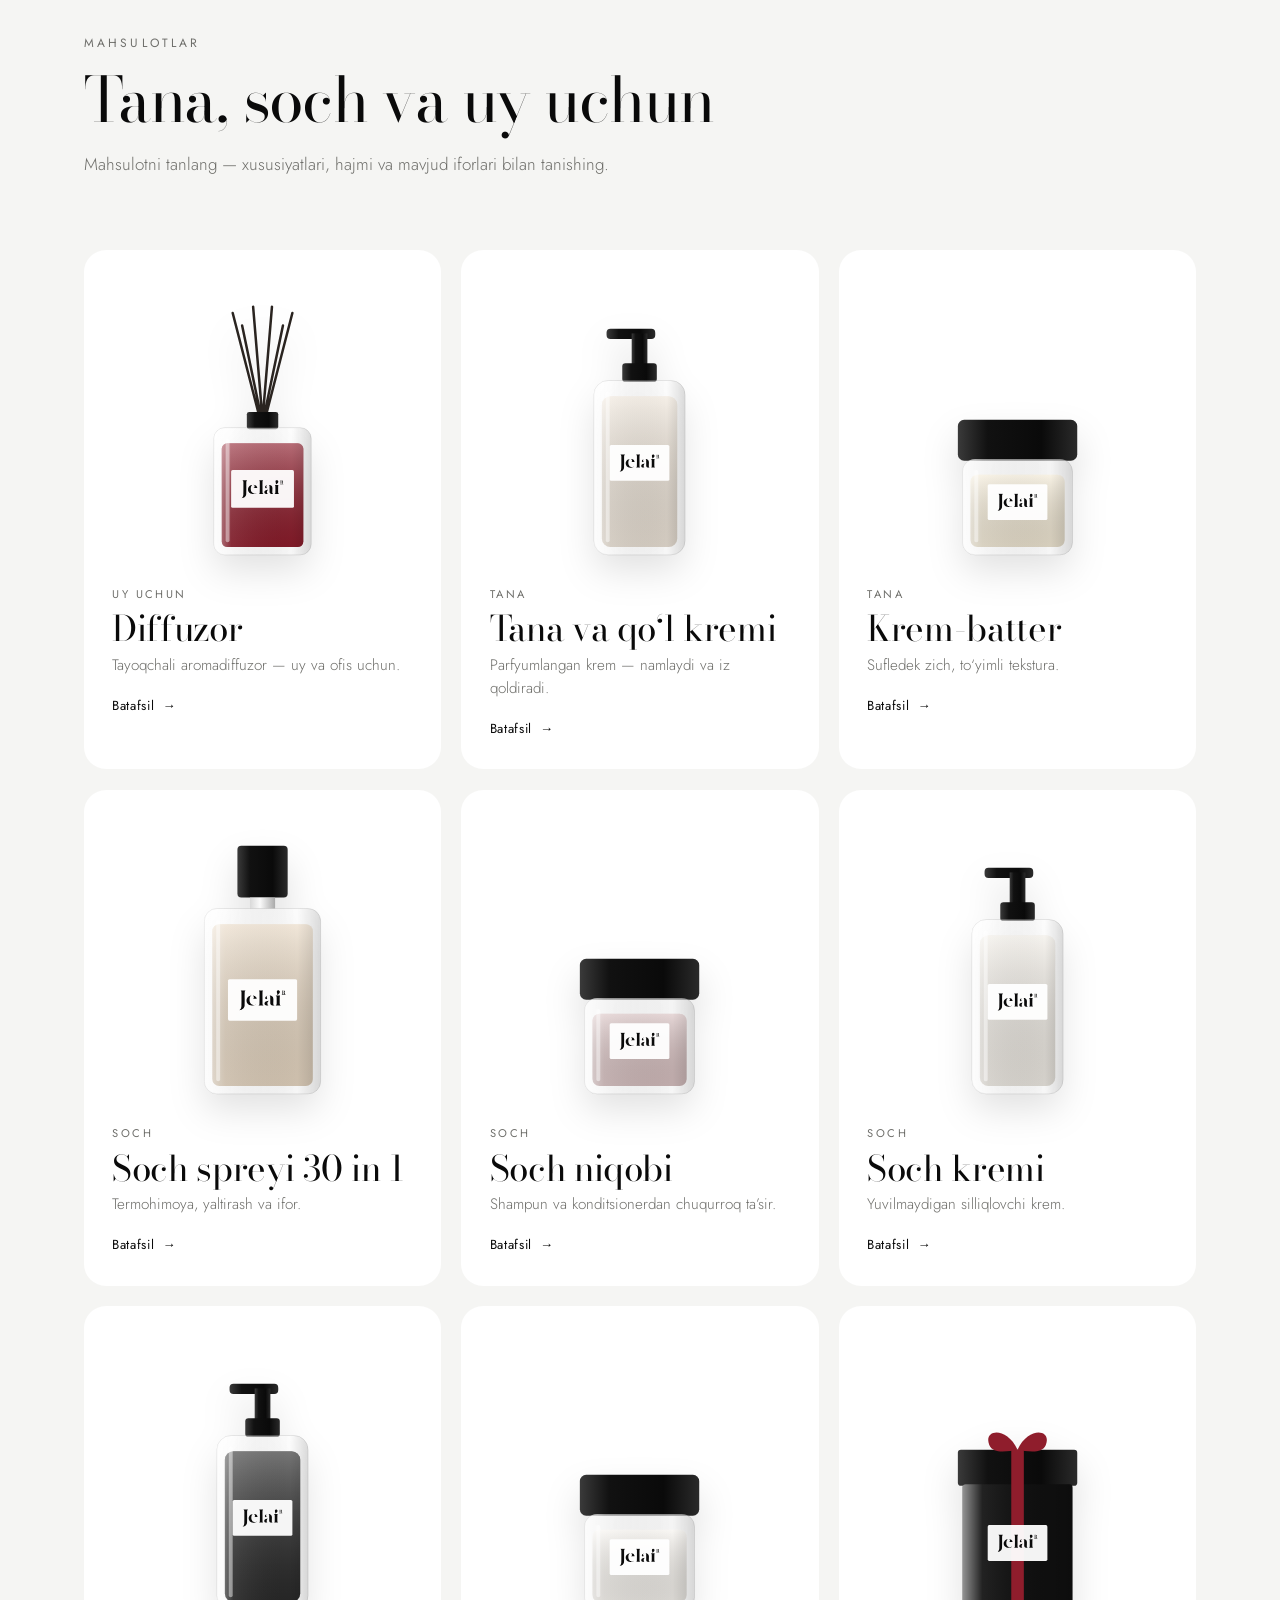
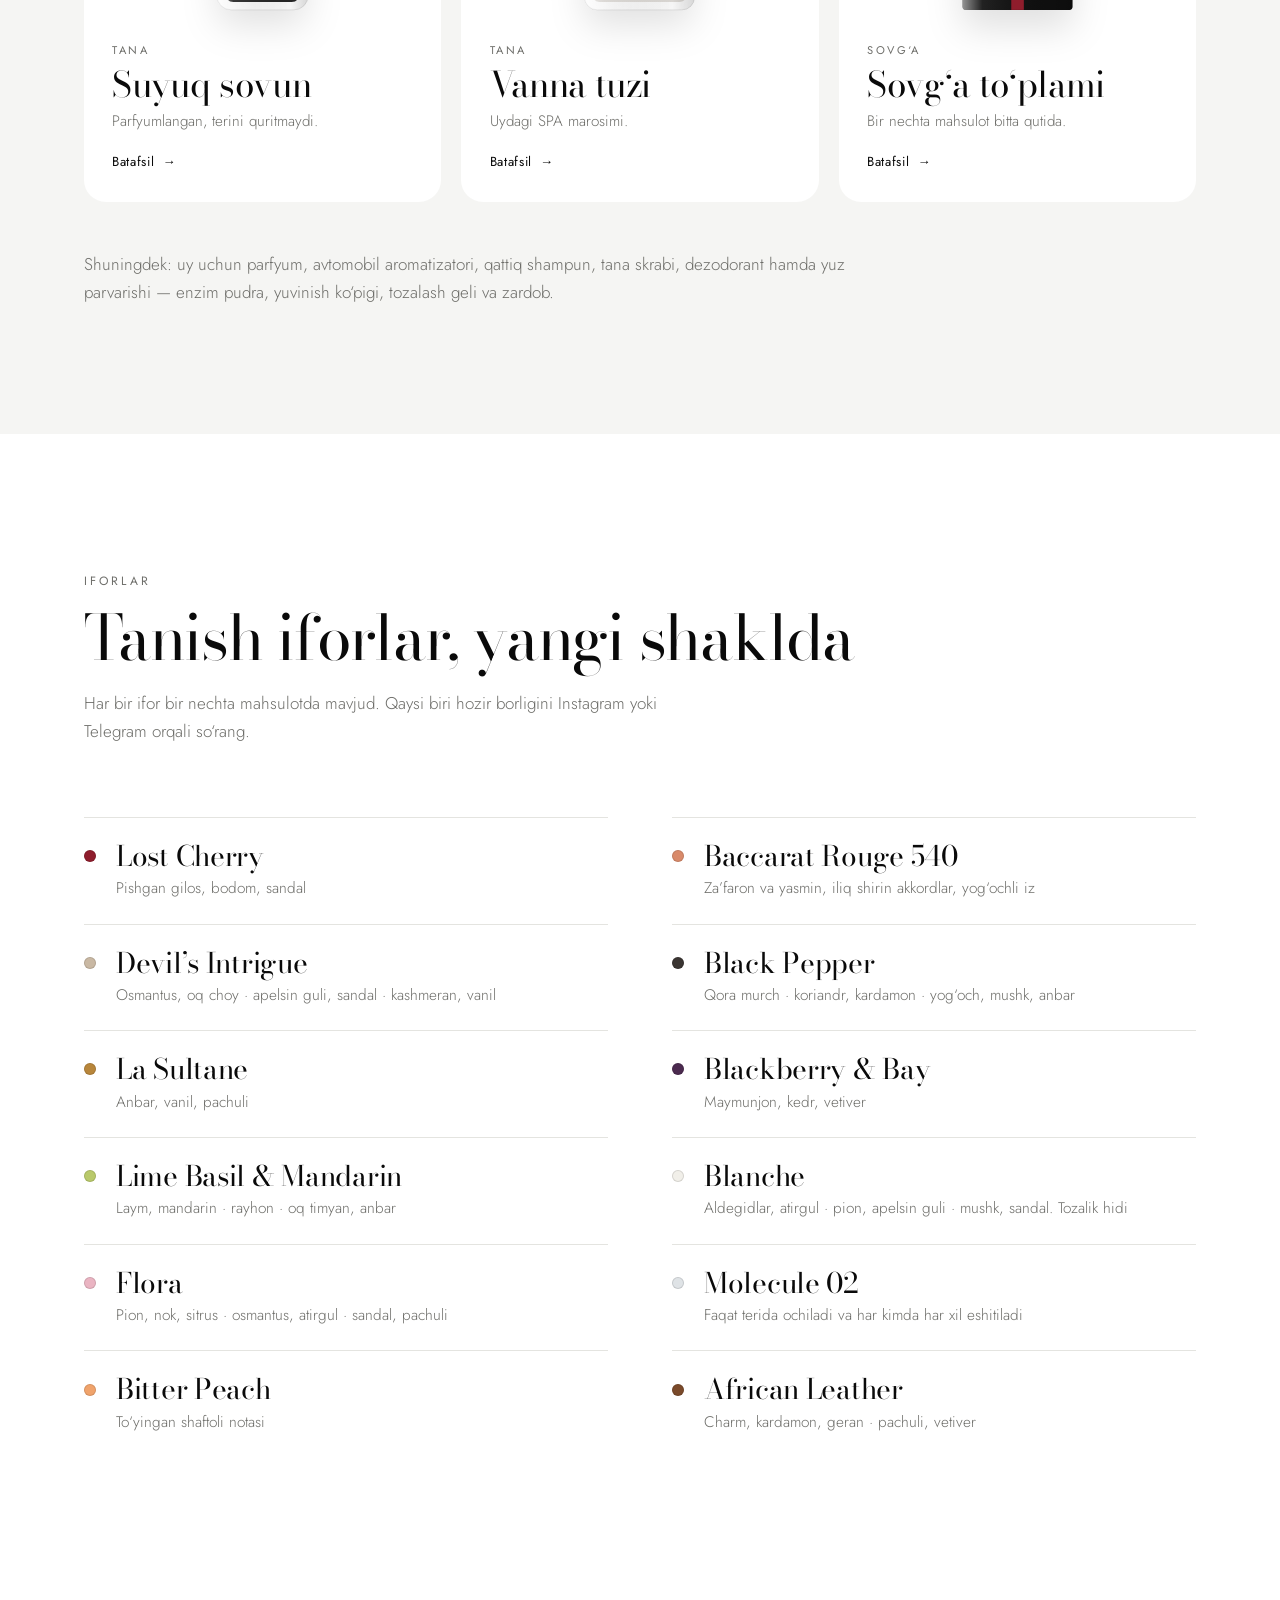
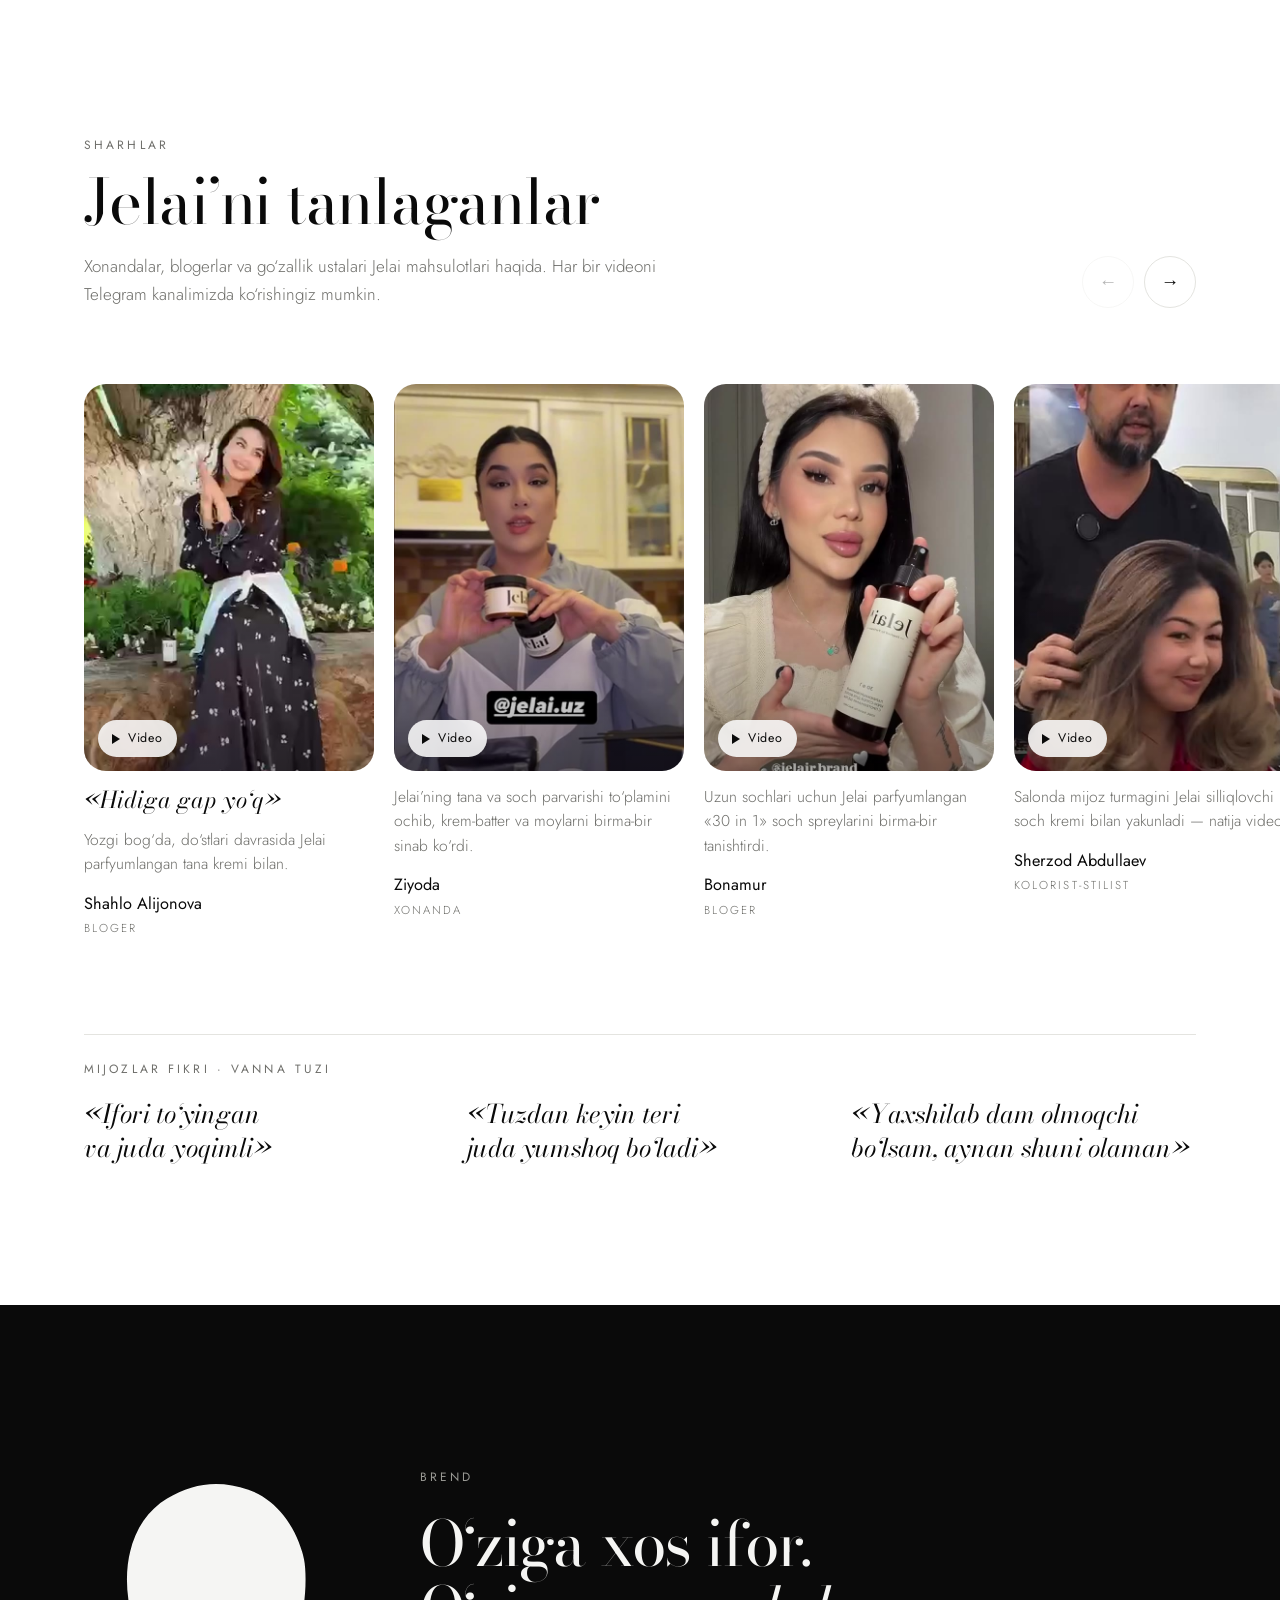
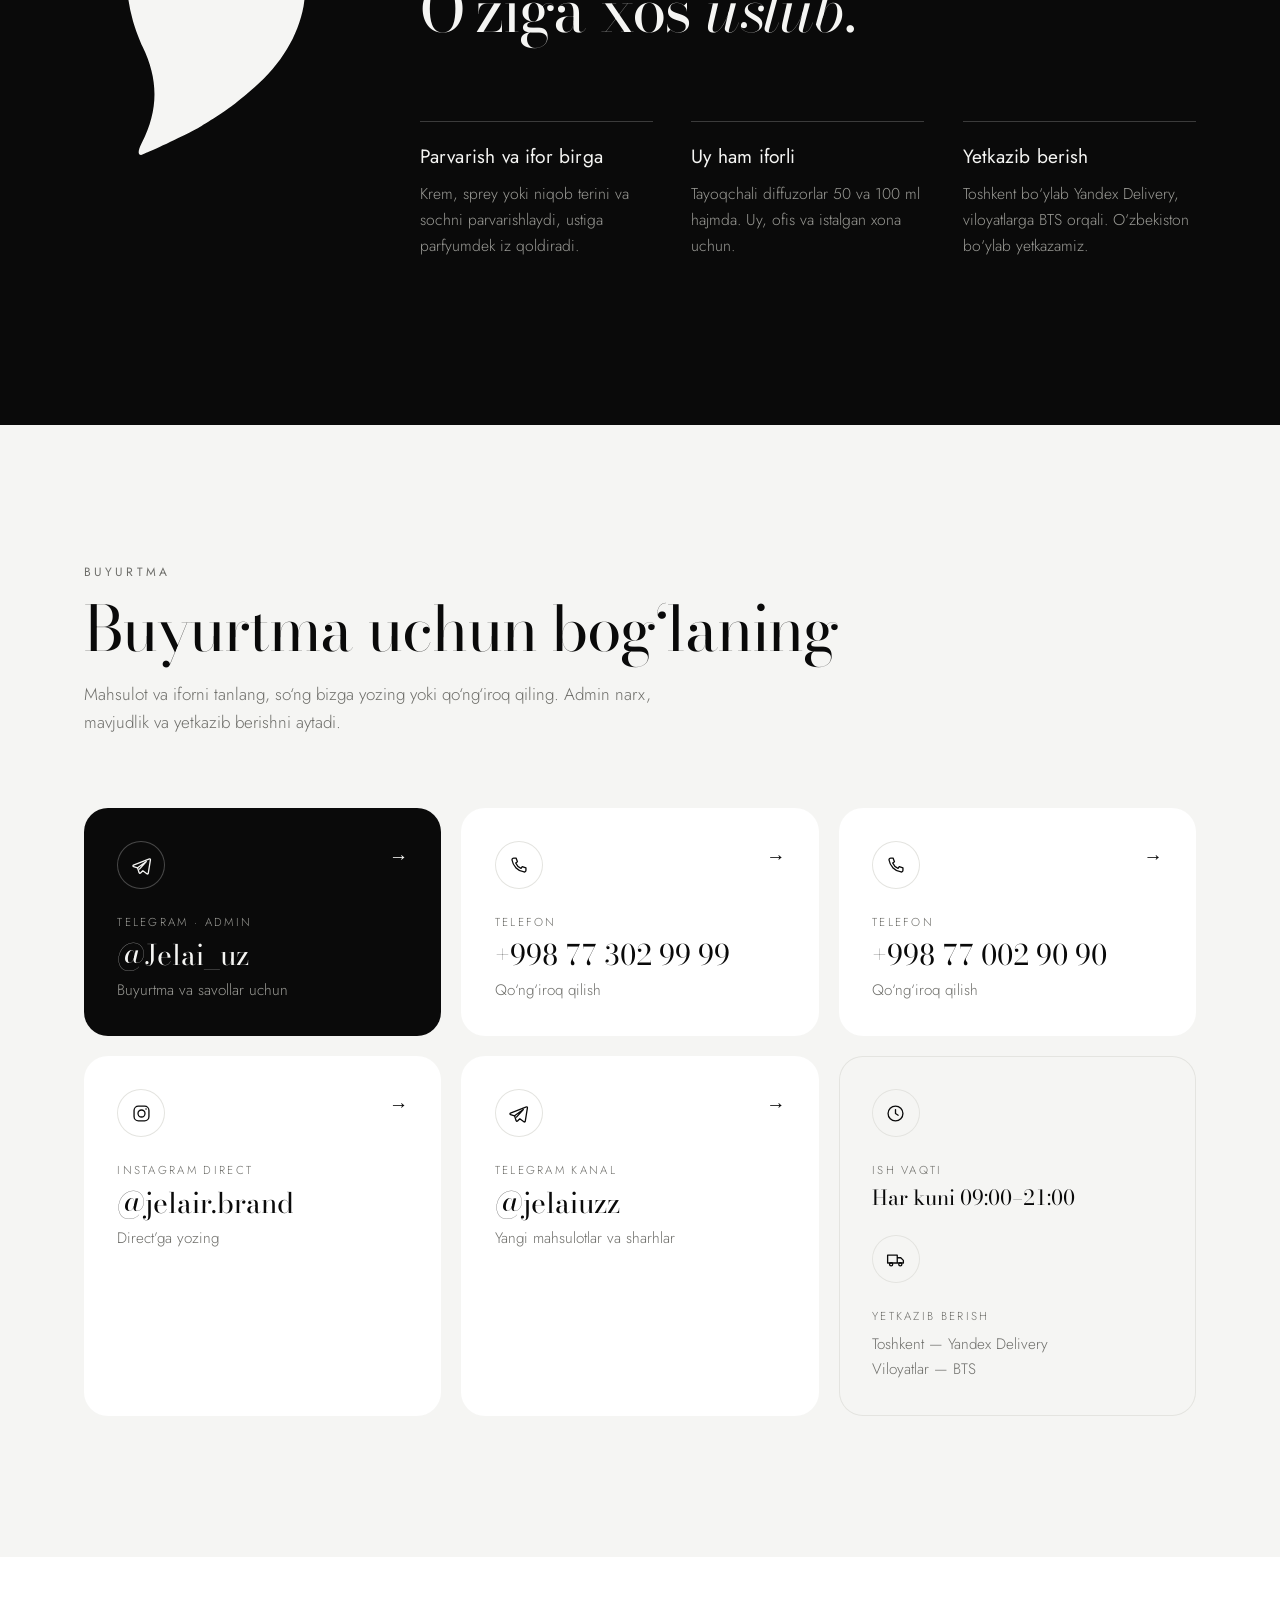
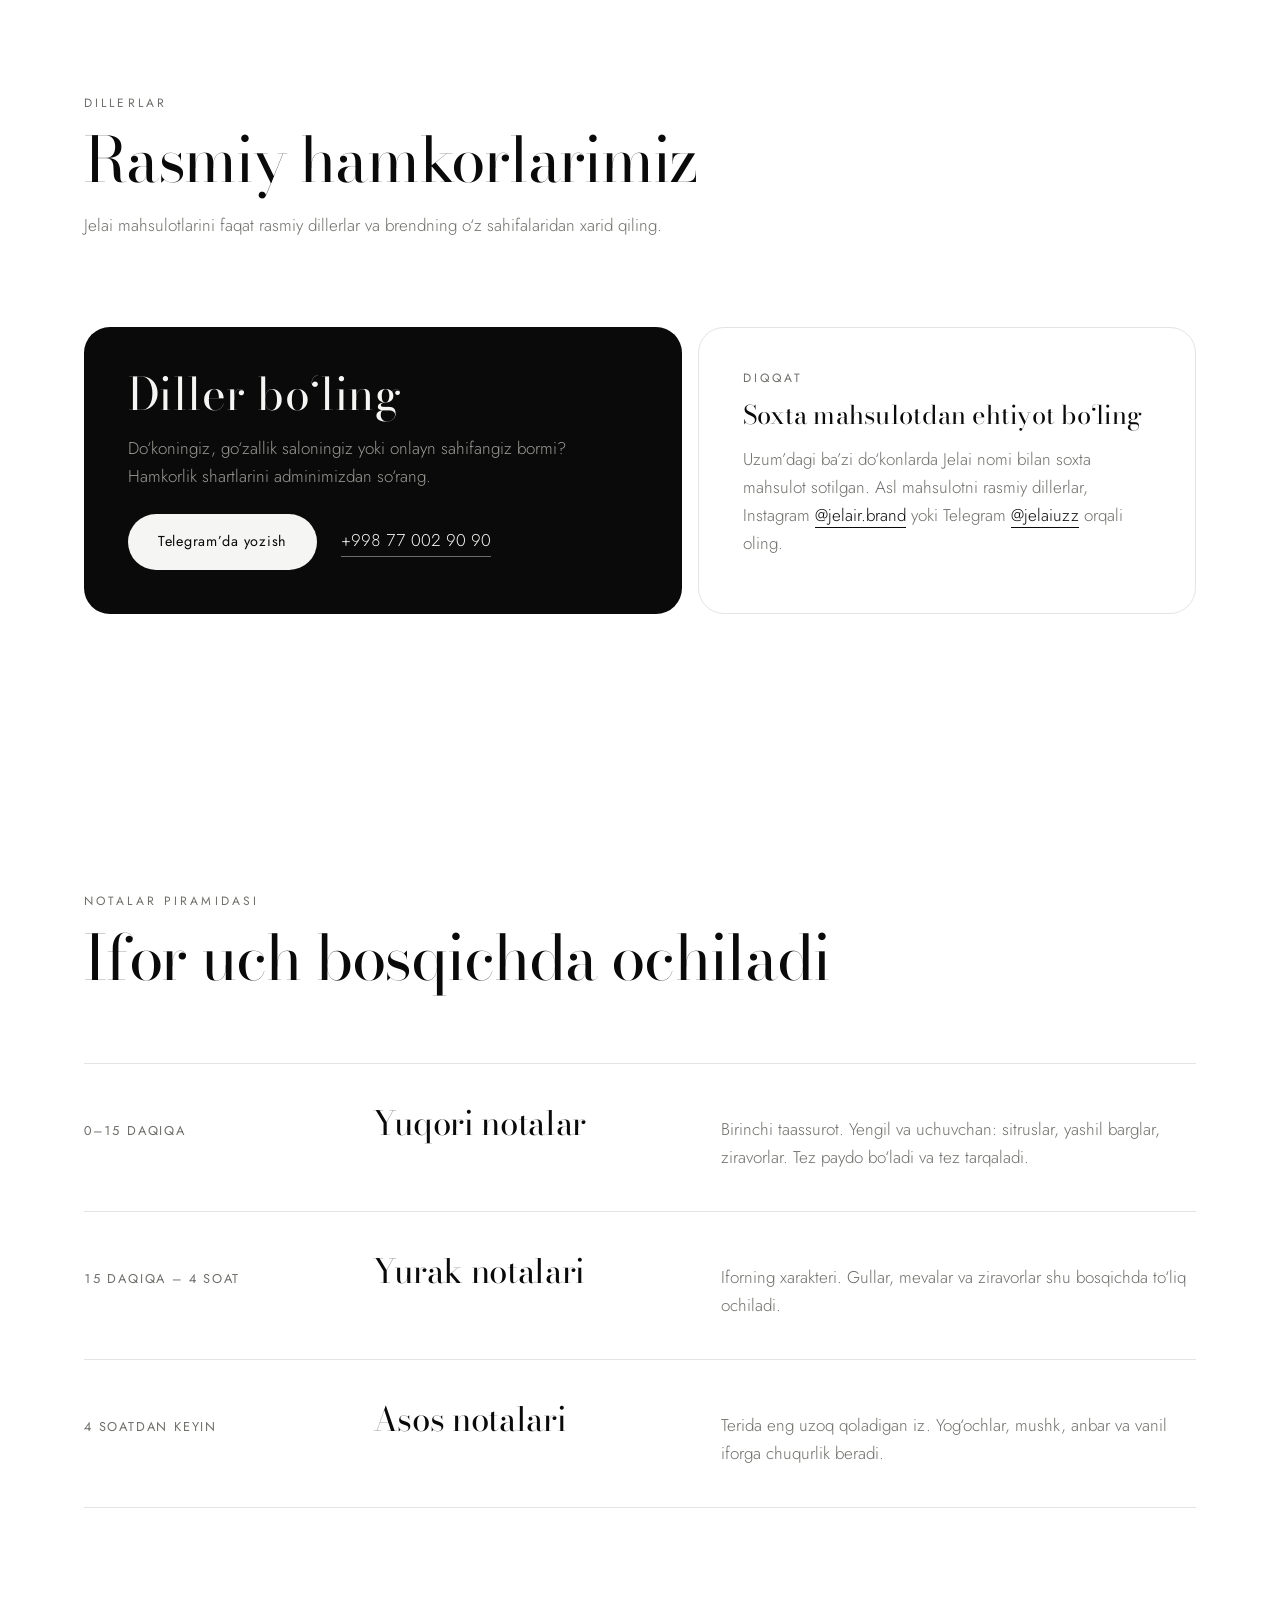
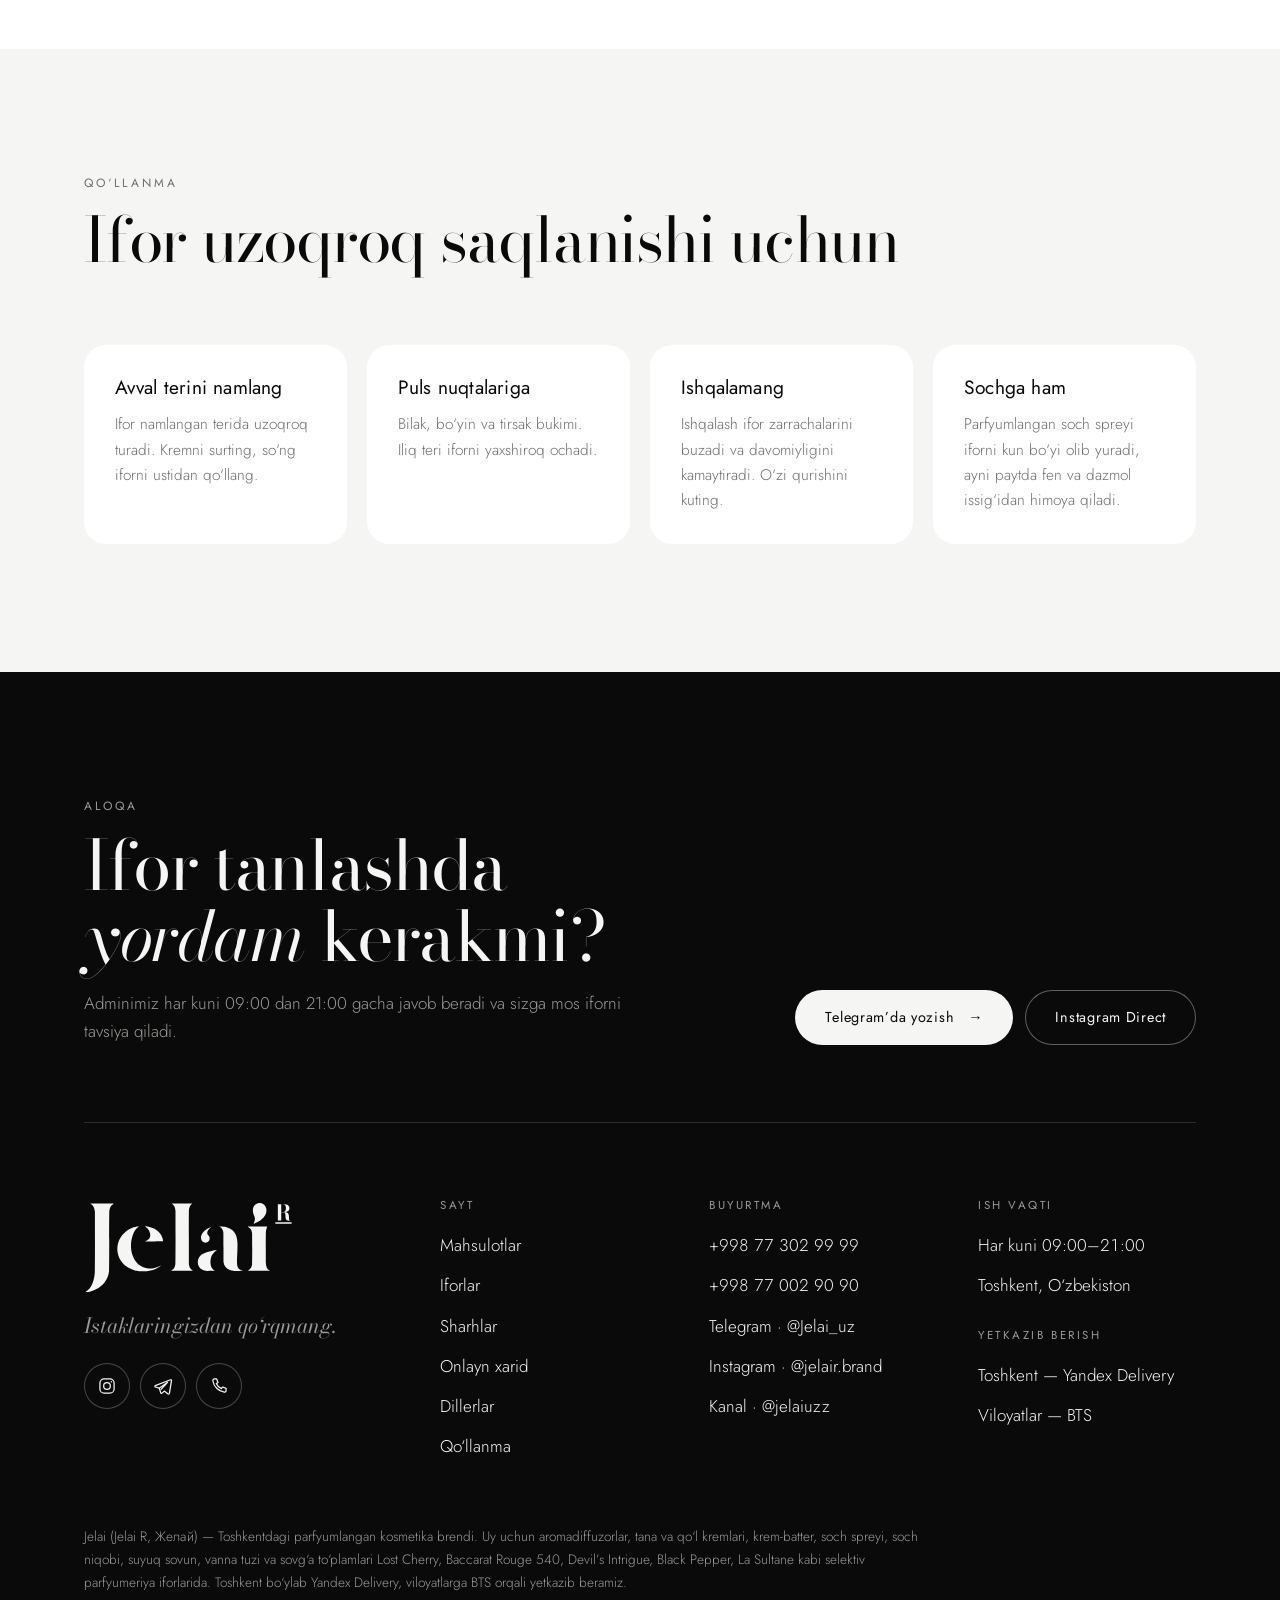
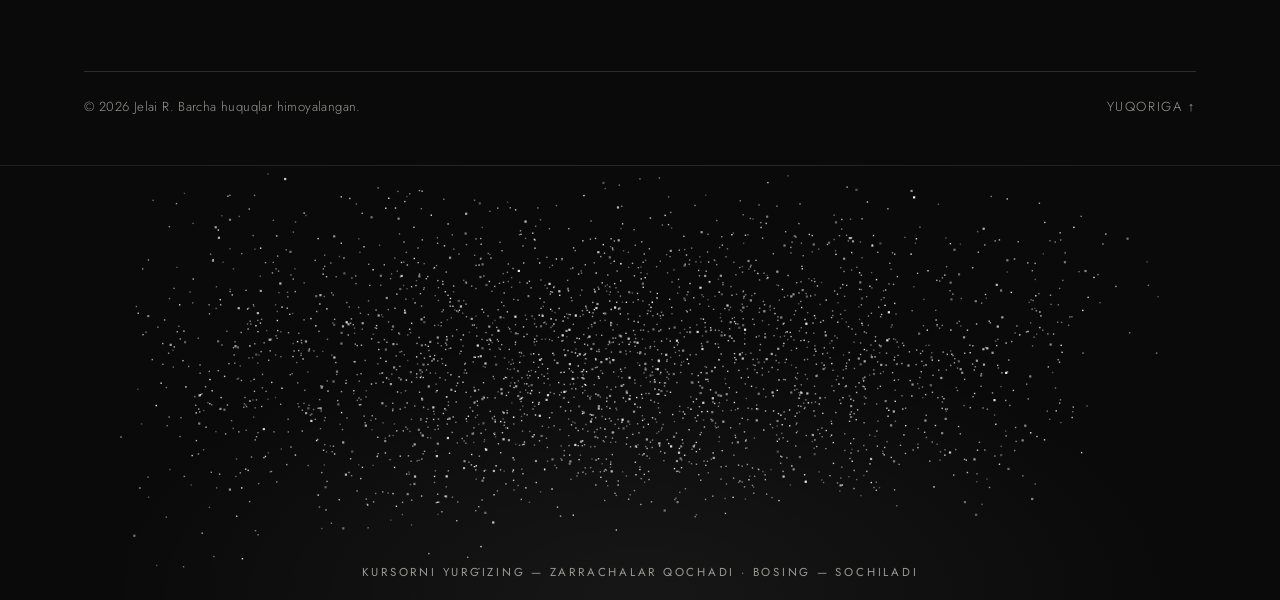
==== commit 4c795b94: "Update the logo: underlined R instead of the circled ® Matches the new packaging. The mark is a seri" ====
--- a/index.html
+++ b/index.html
@@ -3,7 +3,7 @@
 <head>
 <meta charset="utf-8">
 <meta name="viewport" content="width=device-width, initial-scale=1, viewport-fit=cover">
-<title>Jelai® — parfyumlangan kosmetika va uy iforlari | Toshkent, O‘zbekiston</title>
+<title>Jelai R — parfyumlangan kosmetika va uy iforlari | Toshkent, O‘zbekiston</title>
 <meta name="description" content="Jelai (Jelai R) — Toshkentdagi parfyumlangan kosmetika brendi. Uy diffuzorlari, tana kremi, soch spreyi va niqoblari: Lost Cherry, Baccarat Rouge 540, Black Pepper iforlarida. Onlayn buyurtma, O‘zbekiston bo‘ylab yetkazib berish.">
 <meta name="keywords" content="Jelai, Jelai R, Jelai uz, Jelai Toshkent, Jelai Uzbekistan, Желай, Jelai диффузор, parfyumlangan kosmetika, diffuzor, aromadiffuzor, soch spreyi, tana kremi, parfyum Toshkent, парфюмированная косметика Ташкент">
 <meta name="robots" content="index, follow, max-image-preview:large, max-snippet:-1">
@@ -23,14 +23,14 @@
 <meta property="og:locale" content="uz_UZ">
 <meta property="og:locale:alternate" content="ru_RU">
 <meta property="og:url" content="https://zerrolvl.github.io/jelair/">
-<meta property="og:title" content="Jelai® — parfyumlangan kosmetika, Toshkent">
+<meta property="og:title" content="Jelai R — parfyumlangan kosmetika, Toshkent">
 <meta property="og:description" content="Istaklaringizdan qo‘rqmang. Uy diffuzorlari, tana va soch parvarishi selektiv parfyumeriya iforlarida. O‘zbekiston bo‘ylab yetkazib berish.">
 <meta property="og:image" content="https://zerrolvl.github.io/jelair/og-image.jpg">
 <meta property="og:image:width" content="1200">
 <meta property="og:image:height" content="630">
 <meta property="og:image:alt" content="Jelai logotipi">
 <meta name="twitter:card" content="summary_large_image">
-<meta name="twitter:title" content="Jelai® — parfyumlangan kosmetika, Toshkent">
+<meta name="twitter:title" content="Jelai R — parfyumlangan kosmetika, Toshkent">
 <meta name="twitter:description" content="Uy diffuzorlari, tana va soch parvarishi selektiv parfyumeriya iforlarida.">
 <meta name="twitter:image" content="https://zerrolvl.github.io/jelair/og-image.jpg">
 <!-- Search Console / Yandex Webmaster tasdiqlash kodlarini shu yerga qo‘ying:
@@ -40,7 +40,7 @@
 <link rel="icon" href="icon-192.png" type="image/png" sizes="192x192">
 <link rel="apple-touch-icon" href="apple-touch-icon.png">
 <link rel="manifest" href="site.webmanifest">
-<script type="application/ld+json">{"@context": "https://schema.org", "@graph": [{"@type": "Organization", "@id": "https://zerrolvl.github.io/jelair/#org", "name": "Jelai", "alternateName": ["Jelai®", "Jelai R", "JelaiR", "Jelair", "Jelai.uz", "Jelai Uzbekistan", "Желай"], "url": "https://zerrolvl.github.io/jelair/", "logo": "https://zerrolvl.github.io/jelair/icon-512.png", "image": "https://zerrolvl.github.io/jelair/og-image.jpg", "slogan": "Istaklaringizdan qo‘rqmang", "description": "Jelai — Toshkentdagi parfyumlangan kosmetika brendi: uy diffuzorlari, tana va qo‘l kremlari, soch spreylari va niqoblari. O‘zbekiston bo‘ylab yetkazib berish.", "sameAs": ["https://www.instagram.com/jelair.brand/", "https://t.me/jelaiuzz", "https://taplink.cc/jelai.uz"], "contactPoint": [{"@type": "ContactPoint", "telephone": "+998773029999", "contactType": "sales", "areaServed": "UZ", "availableLanguage": ["uz", "ru"]}, {"@type": "ContactPoint", "telephone": "+998770029090", "contactType": "customer service", "areaServed": "UZ", "availableLanguage": ["uz", "ru"]}]}, {"@type": "Store", "@id": "https://zerrolvl.github.io/jelair/#store", "name": "Jelai — parfyumlangan kosmetika", "url": "https://zerrolvl.github.io/jelair/", "image": "https://zerrolvl.github.io/jelair/og-image.jpg", "logo": "https://zerrolvl.github.io/jelair/icon-512.png", "telephone": "+998773029999", "priceRange": "$$", "currenciesAccepted": "UZS", "address": {"@type": "PostalAddress", "addressLocality": "Toshkent", "addressRegion": "Toshkent", "addressCountry": "UZ"}, "areaServed": {"@type": "Country", "name": "O‘zbekiston"}, "openingHoursSpecification": [{"@type": "OpeningHoursSpecification", "dayOfWeek": ["Monday", "Tuesday", "Wednesday", "Thursday", "Friday", "Saturday", "Sunday"], "opens": "09:00", "closes": "21:00"}], "brand": {"@id": "https://zerrolvl.github.io/jelair/#org"}, "parentOrganization": {"@id": "https://zerrolvl.github.io/jelair/#org"}}, {"@type": "WebSite", "@id": "https://zerrolvl.github.io/jelair/#site", "url": "https://zerrolvl.github.io/jelair/", "name": "Jelai", "alternateName": "Jelai Uzbekistan", "inLanguage": "uz", "publisher": {"@id": "https://zerrolvl.github.io/jelair/#org"}}, {"@type": "WebPage", "@id": "https://zerrolvl.github.io/jelair/#page", "url": "https://zerrolvl.github.io/jelair/", "name": "Jelai® — parfyumlangan kosmetika va uy iforlari, Toshkent", "isPartOf": {"@id": "https://zerrolvl.github.io/jelair/#site"}, "about": {"@id": "https://zerrolvl.github.io/jelair/#org"}, "inLanguage": "uz", "primaryImageOfPage": {"@type": "ImageObject", "url": "https://zerrolvl.github.io/jelair/og-image.jpg", "width": 1200, "height": 630}}]}</script>
+<script type="application/ld+json">{"@context": "https://schema.org", "@graph": [{"@type": "Organization", "@id": "https://zerrolvl.github.io/jelair/#org", "name": "Jelai", "alternateName": ["Jelai R", "JelaiR", "Jelair", "Jelai.uz", "Jelai Uzbekistan", "Желай"], "url": "https://zerrolvl.github.io/jelair/", "logo": "https://zerrolvl.github.io/jelair/icon-512.png", "image": "https://zerrolvl.github.io/jelair/og-image.jpg", "slogan": "Istaklaringizdan qo‘rqmang", "description": "Jelai — Toshkentdagi parfyumlangan kosmetika brendi: uy diffuzorlari, tana va qo‘l kremlari, soch spreylari va niqoblari. O‘zbekiston bo‘ylab yetkazib berish.", "sameAs": ["https://www.instagram.com/jelair.brand/", "https://t.me/jelaiuzz", "https://taplink.cc/jelai.uz"], "contactPoint": [{"@type": "ContactPoint", "telephone": "+998773029999", "contactType": "sales", "areaServed": "UZ", "availableLanguage": ["uz", "ru"]}, {"@type": "ContactPoint", "telephone": "+998770029090", "contactType": "customer service", "areaServed": "UZ", "availableLanguage": ["uz", "ru"]}]}, {"@type": "Store", "@id": "https://zerrolvl.github.io/jelair/#store", "name": "Jelai — parfyumlangan kosmetika", "url": "https://zerrolvl.github.io/jelair/", "image": "https://zerrolvl.github.io/jelair/og-image.jpg", "logo": "https://zerrolvl.github.io/jelair/icon-512.png", "telephone": "+998773029999", "priceRange": "$$", "currenciesAccepted": "UZS", "address": {"@type": "PostalAddress", "addressLocality": "Toshkent", "addressRegion": "Toshkent", "addressCountry": "UZ"}, "areaServed": {"@type": "Country", "name": "O‘zbekiston"}, "openingHoursSpecification": [{"@type": "OpeningHoursSpecification", "dayOfWeek": ["Monday", "Tuesday", "Wednesday", "Thursday", "Friday", "Saturday", "Sunday"], "opens": "09:00", "closes": "21:00"}], "brand": {"@id": "https://zerrolvl.github.io/jelair/#org"}, "parentOrganization": {"@id": "https://zerrolvl.github.io/jelair/#org"}}, {"@type": "WebSite", "@id": "https://zerrolvl.github.io/jelair/#site", "url": "https://zerrolvl.github.io/jelair/", "name": "Jelai", "alternateName": "Jelai Uzbekistan", "inLanguage": "uz", "publisher": {"@id": "https://zerrolvl.github.io/jelair/#org"}}, {"@type": "WebPage", "@id": "https://zerrolvl.github.io/jelair/#page", "url": "https://zerrolvl.github.io/jelair/", "name": "Jelai R — parfyumlangan kosmetika va uy iforlari, Toshkent", "isPartOf": {"@id": "https://zerrolvl.github.io/jelair/#site"}, "about": {"@id": "https://zerrolvl.github.io/jelair/#org"}, "inLanguage": "uz", "primaryImageOfPage": {"@type": "ImageObject", "url": "https://zerrolvl.github.io/jelair/og-image.jpg", "width": 1200, "height": 630}}]}</script>
 <script>
   document.documentElement.classList.add('js');
   try { var th = localStorage.getItem('jelai-theme'); if (th === 'dark' || th === 'light') document.documentElement.dataset.theme = th; } catch (e) {}
@@ -57,7 +57,7 @@
 <!-- Umumiy SVG belgilar: logotip, tomchi, shisha gradientlari -->
 <svg width="0" height="0" style="position:absolute" aria-hidden="true">
   <defs>
-    <symbol id="logo" viewBox="20 18 710 318"><path class="lg lg-j" fill-rule="evenodd" d="M32.7 328.8C35.7 328.5 40.5 327.7 42.2 327.2C49.1 325.3 51.0 324.6 57.3 321.8C63.0 319.2 69.5 315.4 73.2 312.5C73.5 312.2 74.5 311.5 75.3 310.8C80.5 307.0 86.8 300.5 90.5 295.3C94.4 289.7 96.0 286.7 98.2 281.8C98.5 280.9 99.1 279.6 99.4 278.9C100.5 276.3 102.6 269.9 102.9 268.0C103.0 267.7 103.2 266.6 103.4 265.6C104.0 262.9 104.5 259.4 104.9 255.3C105.2 251.8 105.2 251.2 105.3 154.4C105.4 82.0 105.5 56.7 105.6 55.5C106.6 47.6 109.2 40.8 112.9 36.7C114.0 35.6 116.5 33.4 118.4 32.1C120.0 31.0 120.2 30.6 119.7 30.1C119.1 29.7 42.7 29.7 42.2 30.2C41.8 30.7 42.1 31.0 44.3 32.5C50.9 36.9 54.6 43.6 56.3 54.2C56.5 55.7 56.8 57.4 56.9 58.1C57.0 59.0 57.1 82.3 57.1 157.7C57.1 250.6 57.1 256.3 56.8 259.3C56.6 261.1 56.4 264.1 56.2 266.0C55.0 283.6 49.7 301.7 43.0 311.2C39.2 316.8 33.5 322.6 29.2 325.4C25.7 327.8 25.6 327.9 25.7 328.5C26.0 329.2 28.2 329.4 32.7 328.8Z"/><path class="lg lg-e" fill-rule="evenodd" d="M232.3 258.6C239.6 257.7 243.0 257.1 248.8 255.5C250.6 255.0 259.1 252.2 259.8 251.8C260.2 251.7 261.0 251.3 261.7 251.0C263.1 250.5 266.0 249.0 268.2 247.7C269.1 247.2 270.2 246.5 270.8 246.2C274.5 244.1 278.8 240.7 278.8 240.0C278.8 239.6 277.5 240.1 274.5 241.6C260.2 248.9 246.5 251.3 232.7 249.0C231.1 248.7 229.4 248.4 229.0 248.3C228.6 248.1 227.4 247.8 226.3 247.5C223.2 246.7 216.6 244.0 215.6 243.2C215.5 243.1 214.6 242.6 213.6 242.0C206.4 237.9 201.4 233.7 196.6 227.5C190.8 220.2 188.7 216.6 185.1 207.5C182.0 200.0 179.8 190.6 179.2 181.9C178.7 176.1 178.8 166.4 179.4 161.8C179.5 160.7 179.7 159.1 179.8 158.2C179.9 157.2 180.2 155.4 180.4 154.2C180.6 153.1 180.9 151.7 180.9 151.3C181.4 148.4 183.5 140.8 185.4 135.2C188.6 125.8 194.2 116.4 199.0 112.4C200.8 110.9 202.0 109.9 203.3 109.1C204.7 108.1 205.0 107.8 204.6 107.4C204.4 107.1 203.6 107.1 202.3 107.4C201.7 107.5 200.7 107.7 199.9 107.8C199.2 107.8 197.5 108.2 196.1 108.6C194.7 109.0 192.9 109.5 192.1 109.7C182.8 112.0 173.3 116.4 165.1 122.2C158.3 126.9 150.1 135.3 145.8 141.7C141.4 148.3 138.5 154.2 136.1 161.4C134.0 167.8 133.4 170.9 132.8 179.1C132.5 183.2 133.0 192.6 133.6 194.9C133.7 195.5 133.9 196.3 133.9 196.7C134.0 197.4 135.0 201.2 135.9 204.5C137.0 208.7 140.5 216.6 143.2 220.9C145.3 224.4 149.1 229.6 151.2 232.0C153.8 234.9 158.9 239.6 161.6 241.5C171.5 248.9 179.7 252.8 192.1 256.2C195.6 257.1 201.3 258.1 206.6 258.7C209.7 259.1 209.9 259.1 219.4 259.1C227.8 259.2 227.8 259.2 232.3 258.6ZM287.0 157.7C287.4 157.5 287.4 157.4 287.3 155.7C287.2 154.7 287.0 153.3 286.8 152.6C286.7 151.8 286.5 151.0 286.4 150.6C285.6 145.8 281.4 136.7 278.3 132.8C278.1 132.5 277.3 131.5 276.5 130.5C273.2 126.0 267.0 120.5 262.0 117.5C259.7 116.1 256.7 114.3 256.6 114.3C256.6 114.3 255.4 113.8 254.0 113.2C249.1 110.9 239.0 108.1 233.4 107.5C228.0 106.9 227.9 106.9 227.4 107.1C226.7 107.5 227.0 108.3 228.2 108.9C230.3 109.9 233.5 112.6 235.5 114.9C243.6 124.6 246.5 137.5 242.2 146.0C240.4 149.7 237.0 152.9 232.9 154.6C230.4 155.7 229.7 156.0 229.5 156.0C229.0 156.0 227.2 157.0 227.1 157.3C226.8 158.0 225.8 158.0 257.1 158.0C284.2 158.0 286.6 158.0 287.0 157.7Z"/><path class="lg lg-l" fill-rule="evenodd" d="M387.4 257.2C387.8 256.7 387.5 256.3 386.3 255.7C383.3 254.1 380.4 251.1 378.6 247.8C378.2 246.9 377.7 246.2 377.7 246.1C377.3 245.6 376.1 241.9 375.7 239.6C374.5 233.5 374.6 243.3 374.5 144.5C374.5 85.3 374.5 55.0 374.7 53.5C374.9 50.9 375.4 47.6 375.8 46.0C376.0 45.4 376.2 44.8 376.2 44.6C376.2 44.2 377.1 41.7 377.8 39.8C379.0 37.1 380.9 34.6 383.2 32.5C385.0 31.0 385.2 30.6 384.8 30.2C384.4 29.8 318.2 29.8 317.8 30.1C317.3 30.6 317.4 31.0 318.4 31.5C324.0 34.5 328.0 41.9 328.9 51.5C329.1 52.8 329.2 54.7 329.3 55.6C329.5 56.7 329.5 84.8 329.5 143.7C329.4 230.1 329.4 230.1 329.0 233.3C328.8 235.1 328.5 237.2 328.3 238.0C328.1 238.8 328.0 239.6 328.0 239.8C328.0 240.3 327.0 243.4 326.5 244.8C324.1 250.3 321.8 252.9 316.2 255.9C315.3 256.3 315.0 257.2 315.6 257.5C315.8 257.5 332.0 257.6 351.5 257.5C386.1 257.5 387.1 257.5 387.4 257.2Z"/><path class="lg lg-a" fill-rule="evenodd" d="M458.6 257.5C461.6 257.4 462.0 257.3 462.0 256.8C462.0 256.6 461.2 256.0 460.2 255.5C452.1 251.0 447.8 242.0 447.5 229.1C447.4 219.2 449.5 210.2 453.7 203.5C456.7 198.8 462.5 192.4 466.4 189.5C469.1 187.5 468.8 186.8 465.7 187.5C464.8 187.7 463.3 188.0 462.3 188.1C461.4 188.2 459.8 188.5 458.8 188.7C457.9 188.8 456.4 189.1 455.5 189.3C454.6 189.4 452.7 189.8 451.2 190.2C449.8 190.5 448.3 190.9 447.9 190.9C447.2 191.0 441.6 192.5 439.7 193.0C437.2 193.7 432.7 195.3 431.9 195.7C431.6 195.9 431.3 196.0 431.2 196.0C430.9 196.0 426.4 198.0 424.2 199.2C416.8 203.0 412.4 206.8 409.0 212.3C407.9 214.2 406.2 218.1 405.8 219.7C405.7 220.1 405.6 220.9 405.4 221.5C404.6 224.9 404.6 231.2 405.5 234.3C405.7 235.4 406.0 236.5 406.1 236.8C406.1 237.2 406.4 238.1 406.8 238.8C407.1 239.6 407.6 240.7 407.8 241.3C409.0 244.3 412.2 248.5 415.0 250.7C419.9 254.6 426.6 257.1 434.5 257.7C435.6 257.8 455.2 257.7 458.6 257.5ZM433.8 161.7C437.1 160.9 439.3 159.7 441.2 157.7C444.6 154.1 445.7 148.2 444.0 143.1C443.3 141.0 442.7 140.0 440.7 137.9C437.5 134.6 437.1 134.0 436.8 131.5C436.4 128.5 437.1 125.0 438.5 122.2C440.3 118.5 443.9 114.4 447.7 111.6C449.1 110.6 449.3 110.3 449.0 110.0C448.6 109.5 441.0 112.9 437.1 115.3C426.6 121.8 420.0 129.0 416.6 137.8C416.2 138.6 416.1 139.5 415.5 142.8C415.3 144.1 415.3 146.5 415.6 148.2C417.0 157.6 425.5 163.9 433.8 161.7ZM544.7 258.0C554.2 257.8 555.8 257.6 555.8 256.7C555.8 256.2 555.1 255.9 553.9 255.8C553.4 255.7 552.6 255.5 552.2 255.3C551.8 255.2 551.0 254.9 550.5 254.8C546.8 253.6 543.4 251.1 541.4 248.1C538.3 243.4 537.3 237.6 537.3 223.7C537.3 219.5 537.4 214.9 537.5 213.4C537.6 212.0 537.8 207.6 538.0 203.8C538.2 199.9 538.5 195.2 538.6 193.2C538.9 188.6 539.1 167.6 538.9 163.2C538.0 149.7 535.4 139.2 531.0 131.5C526.9 124.3 520.0 117.8 513.0 114.4C507.4 111.8 500.2 109.4 494.8 108.6C494.4 108.5 493.3 108.3 492.3 108.2C489.6 107.7 485.1 107.3 481.2 107.3C477.6 107.2 477.6 107.2 477.5 107.7C477.5 108.1 477.6 108.2 478.3 108.5C481.0 109.7 482.0 110.3 484.3 112.6C487.4 115.6 489.7 120.1 490.7 125.4C491.6 129.5 491.6 127.8 491.6 178.9C491.7 221.0 491.7 226.7 491.9 228.7C493.3 240.8 500.1 249.4 511.5 253.8C517.0 256.0 522.2 257.1 529.5 257.7C531.7 257.8 533.9 258.0 534.2 258.1C535.6 258.2 537.7 258.2 544.7 258.0Z"/><path class="lg lg-i" fill-rule="evenodd" d="M647.7 257.2C648.3 256.7 647.9 256.1 646.4 255.4C643.3 253.8 639.9 250.1 638.3 246.7C636.7 243.2 635.5 237.9 635.0 232.2C634.5 226.9 634.6 131.7 635.0 126.1C635.5 120.6 637.7 111.5 639.1 109.4C639.4 108.9 639.4 108.2 639.0 108.0C638.8 107.9 628.5 107.8 606.8 107.8C572.4 107.8 574.0 107.8 574.0 108.7C574.0 109.0 574.7 109.7 575.1 109.7C575.2 109.7 575.4 109.8 575.7 109.9C575.9 110.0 576.6 110.4 577.2 110.7C583.1 113.8 586.1 118.5 587.7 126.8C588.8 132.2 588.7 129.0 588.8 181.3C588.8 228.9 588.8 228.9 588.4 233.2C588.2 235.6 587.9 238.0 587.8 238.5C587.6 239.0 587.4 240.0 587.2 240.7C585.6 247.8 582.3 252.3 576.3 255.4C574.4 256.4 574.1 256.7 574.9 257.2C575.4 257.6 647.3 257.6 647.7 257.2Z"/><path class="lg lg-ap" fill-rule="evenodd" d="M596.6 97.1C598.9 96.2 607.2 92.2 609.6 90.8C612.0 89.4 617.2 86.0 619.0 84.5C619.9 83.8 621.0 82.9 621.6 82.4C629.8 75.8 634.7 68.2 636.3 59.7C636.9 56.2 637.0 50.6 636.4 47.7C634.6 39.2 629.1 32.2 622.1 29.8C614.7 27.3 607.9 28.0 601.2 32.1C592.0 37.6 588.6 50.1 592.4 63.5C593.0 65.6 594.2 68.8 594.9 70.2C599.0 78.6 599.0 86.5 594.7 94.9C593.7 97.0 593.6 97.9 594.5 98.0C594.5 98.0 595.5 97.6 596.6 97.1Z"/><path class="lg lg-r" fill-rule="evenodd" d="M701.7 76.5C709.3 75.4 716.8 69.9 720.4 62.8C722.4 58.9 723.5 52.3 722.9 48.2C721.9 41.1 718.9 35.6 713.8 31.3C708.3 26.7 699.9 24.5 693.0 26.0C688.9 26.8 687.7 27.3 684.3 29.4C675.6 34.5 670.9 45.3 672.8 55.6C674.8 66.0 681.6 73.4 691.4 76.0C694.5 76.8 698.3 77.0 701.7 76.5ZM695.0 72.3C687.4 71.0 681.5 66.2 678.4 58.8C676.5 54.0 676.9 46.2 679.3 41.3C682.0 36.1 687.4 31.9 693.0 30.6C703.5 28.1 714.2 34.1 717.6 44.4C720.3 52.5 717.3 62.7 710.7 67.8C707.1 70.5 703.3 72.0 698.9 72.5C696.8 72.7 697.2 72.7 695.0 72.3ZM692.5 64.5C692.9 64.2 692.9 64.2 693.0 59.1C693.1 54.4 693.1 54.0 693.4 53.8C693.8 53.5 695.5 53.3 696.8 53.4C698.2 53.6 698.6 53.9 699.6 56.0C700.1 56.9 701.0 58.6 701.7 59.9C702.4 61.2 703.1 62.6 703.3 63.0C704.0 64.5 704.4 64.7 706.7 64.7C708.8 64.7 709.3 64.5 709.3 63.9C709.3 63.5 704.9 54.7 704.2 53.7C703.6 52.8 703.7 52.3 704.8 51.4C707.1 49.7 708.2 47.5 708.2 44.6C708.2 40.8 706.5 38.4 703.1 37.1C702.1 36.8 701.8 36.8 695.2 36.7L688.4 36.6L688.1 37.2C687.8 37.6 687.8 39.0 687.8 50.8C687.8 65.8 687.7 64.6 689.3 64.7C691.7 64.9 692.1 64.8 692.5 64.5ZM693.5 48.9C693.1 48.5 693.1 48.5 693.0 45.4C693.0 40.7 692.7 41.0 696.4 41.0C699.7 41.0 700.6 41.2 701.5 41.9C702.5 42.9 702.9 43.8 702.8 45.2C702.7 46.7 702.4 47.3 701.5 48.1C700.5 48.9 699.9 49.0 696.7 49.1C694.1 49.2 693.9 49.2 693.5 48.9Z"/></symbol>
+    <symbol id="logo" viewBox="20 18 710 318"><path class="lg lg-j" fill-rule="evenodd" d="M32.7 328.8C35.7 328.5 40.5 327.7 42.2 327.2C49.1 325.3 51.0 324.6 57.3 321.8C63.0 319.2 69.5 315.4 73.2 312.5C73.5 312.2 74.5 311.5 75.3 310.8C80.5 307.0 86.8 300.5 90.5 295.3C94.4 289.7 96.0 286.7 98.2 281.8C98.5 280.9 99.1 279.6 99.4 278.9C100.5 276.3 102.6 269.9 102.9 268.0C103.0 267.7 103.2 266.6 103.4 265.6C104.0 262.9 104.5 259.4 104.9 255.3C105.2 251.8 105.2 251.2 105.3 154.4C105.4 82.0 105.5 56.7 105.6 55.5C106.6 47.6 109.2 40.8 112.9 36.7C114.0 35.6 116.5 33.4 118.4 32.1C120.0 31.0 120.2 30.6 119.7 30.1C119.1 29.7 42.7 29.7 42.2 30.2C41.8 30.7 42.1 31.0 44.3 32.5C50.9 36.9 54.6 43.6 56.3 54.2C56.5 55.7 56.8 57.4 56.9 58.1C57.0 59.0 57.1 82.3 57.1 157.7C57.1 250.6 57.1 256.3 56.8 259.3C56.6 261.1 56.4 264.1 56.2 266.0C55.0 283.6 49.7 301.7 43.0 311.2C39.2 316.8 33.5 322.6 29.2 325.4C25.7 327.8 25.6 327.9 25.7 328.5C26.0 329.2 28.2 329.4 32.7 328.8Z"/><path class="lg lg-e" fill-rule="evenodd" d="M232.3 258.6C239.6 257.7 243.0 257.1 248.8 255.5C250.6 255.0 259.1 252.2 259.8 251.8C260.2 251.7 261.0 251.3 261.7 251.0C263.1 250.5 266.0 249.0 268.2 247.7C269.1 247.2 270.2 246.5 270.8 246.2C274.5 244.1 278.8 240.7 278.8 240.0C278.8 239.6 277.5 240.1 274.5 241.6C260.2 248.9 246.5 251.3 232.7 249.0C231.1 248.7 229.4 248.4 229.0 248.3C228.6 248.1 227.4 247.8 226.3 247.5C223.2 246.7 216.6 244.0 215.6 243.2C215.5 243.1 214.6 242.6 213.6 242.0C206.4 237.9 201.4 233.7 196.6 227.5C190.8 220.2 188.7 216.6 185.1 207.5C182.0 200.0 179.8 190.6 179.2 181.9C178.7 176.1 178.8 166.4 179.4 161.8C179.5 160.7 179.7 159.1 179.8 158.2C179.9 157.2 180.2 155.4 180.4 154.2C180.6 153.1 180.9 151.7 180.9 151.3C181.4 148.4 183.5 140.8 185.4 135.2C188.6 125.8 194.2 116.4 199.0 112.4C200.8 110.9 202.0 109.9 203.3 109.1C204.7 108.1 205.0 107.8 204.6 107.4C204.4 107.1 203.6 107.1 202.3 107.4C201.7 107.5 200.7 107.7 199.9 107.8C199.2 107.8 197.5 108.2 196.1 108.6C194.7 109.0 192.9 109.5 192.1 109.7C182.8 112.0 173.3 116.4 165.1 122.2C158.3 126.9 150.1 135.3 145.8 141.7C141.4 148.3 138.5 154.2 136.1 161.4C134.0 167.8 133.4 170.9 132.8 179.1C132.5 183.2 133.0 192.6 133.6 194.9C133.7 195.5 133.9 196.3 133.9 196.7C134.0 197.4 135.0 201.2 135.9 204.5C137.0 208.7 140.5 216.6 143.2 220.9C145.3 224.4 149.1 229.6 151.2 232.0C153.8 234.9 158.9 239.6 161.6 241.5C171.5 248.9 179.7 252.8 192.1 256.2C195.6 257.1 201.3 258.1 206.6 258.7C209.7 259.1 209.9 259.1 219.4 259.1C227.8 259.2 227.8 259.2 232.3 258.6ZM287.0 157.7C287.4 157.5 287.4 157.4 287.3 155.7C287.2 154.7 287.0 153.3 286.8 152.6C286.7 151.8 286.5 151.0 286.4 150.6C285.6 145.8 281.4 136.7 278.3 132.8C278.1 132.5 277.3 131.5 276.5 130.5C273.2 126.0 267.0 120.5 262.0 117.5C259.7 116.1 256.7 114.3 256.6 114.3C256.6 114.3 255.4 113.8 254.0 113.2C249.1 110.9 239.0 108.1 233.4 107.5C228.0 106.9 227.9 106.9 227.4 107.1C226.7 107.5 227.0 108.3 228.2 108.9C230.3 109.9 233.5 112.6 235.5 114.9C243.6 124.6 246.5 137.5 242.2 146.0C240.4 149.7 237.0 152.9 232.9 154.6C230.4 155.7 229.7 156.0 229.5 156.0C229.0 156.0 227.2 157.0 227.1 157.3C226.8 158.0 225.8 158.0 257.1 158.0C284.2 158.0 286.6 158.0 287.0 157.7Z"/><path class="lg lg-l" fill-rule="evenodd" d="M387.4 257.2C387.8 256.7 387.5 256.3 386.3 255.7C383.3 254.1 380.4 251.1 378.6 247.8C378.2 246.9 377.7 246.2 377.7 246.1C377.3 245.6 376.1 241.9 375.7 239.6C374.5 233.5 374.6 243.3 374.5 144.5C374.5 85.3 374.5 55.0 374.7 53.5C374.9 50.9 375.4 47.6 375.8 46.0C376.0 45.4 376.2 44.8 376.2 44.6C376.2 44.2 377.1 41.7 377.8 39.8C379.0 37.1 380.9 34.6 383.2 32.5C385.0 31.0 385.2 30.6 384.8 30.2C384.4 29.8 318.2 29.8 317.8 30.1C317.3 30.6 317.4 31.0 318.4 31.5C324.0 34.5 328.0 41.9 328.9 51.5C329.1 52.8 329.2 54.7 329.3 55.6C329.5 56.7 329.5 84.8 329.5 143.7C329.4 230.1 329.4 230.1 329.0 233.3C328.8 235.1 328.5 237.2 328.3 238.0C328.1 238.8 328.0 239.6 328.0 239.8C328.0 240.3 327.0 243.4 326.5 244.8C324.1 250.3 321.8 252.9 316.2 255.9C315.3 256.3 315.0 257.2 315.6 257.5C315.8 257.5 332.0 257.6 351.5 257.5C386.1 257.5 387.1 257.5 387.4 257.2Z"/><path class="lg lg-a" fill-rule="evenodd" d="M458.6 257.5C461.6 257.4 462.0 257.3 462.0 256.8C462.0 256.6 461.2 256.0 460.2 255.5C452.1 251.0 447.8 242.0 447.5 229.1C447.4 219.2 449.5 210.2 453.7 203.5C456.7 198.8 462.5 192.4 466.4 189.5C469.1 187.5 468.8 186.8 465.7 187.5C464.8 187.7 463.3 188.0 462.3 188.1C461.4 188.2 459.8 188.5 458.8 188.7C457.9 188.8 456.4 189.1 455.5 189.3C454.6 189.4 452.7 189.8 451.2 190.2C449.8 190.5 448.3 190.9 447.9 190.9C447.2 191.0 441.6 192.5 439.7 193.0C437.2 193.7 432.7 195.3 431.9 195.7C431.6 195.9 431.3 196.0 431.2 196.0C430.9 196.0 426.4 198.0 424.2 199.2C416.8 203.0 412.4 206.8 409.0 212.3C407.9 214.2 406.2 218.1 405.8 219.7C405.7 220.1 405.6 220.9 405.4 221.5C404.6 224.9 404.6 231.2 405.5 234.3C405.7 235.4 406.0 236.5 406.1 236.8C406.1 237.2 406.4 238.1 406.8 238.8C407.1 239.6 407.6 240.7 407.8 241.3C409.0 244.3 412.2 248.5 415.0 250.7C419.9 254.6 426.6 257.1 434.5 257.7C435.6 257.8 455.2 257.7 458.6 257.5ZM433.8 161.7C437.1 160.9 439.3 159.7 441.2 157.7C444.6 154.1 445.7 148.2 444.0 143.1C443.3 141.0 442.7 140.0 440.7 137.9C437.5 134.6 437.1 134.0 436.8 131.5C436.4 128.5 437.1 125.0 438.5 122.2C440.3 118.5 443.9 114.4 447.7 111.6C449.1 110.6 449.3 110.3 449.0 110.0C448.6 109.5 441.0 112.9 437.1 115.3C426.6 121.8 420.0 129.0 416.6 137.8C416.2 138.6 416.1 139.5 415.5 142.8C415.3 144.1 415.3 146.5 415.6 148.2C417.0 157.6 425.5 163.9 433.8 161.7ZM544.7 258.0C554.2 257.8 555.8 257.6 555.8 256.7C555.8 256.2 555.1 255.9 553.9 255.8C553.4 255.7 552.6 255.5 552.2 255.3C551.8 255.2 551.0 254.9 550.5 254.8C546.8 253.6 543.4 251.1 541.4 248.1C538.3 243.4 537.3 237.6 537.3 223.7C537.3 219.5 537.4 214.9 537.5 213.4C537.6 212.0 537.8 207.6 538.0 203.8C538.2 199.9 538.5 195.2 538.6 193.2C538.9 188.6 539.1 167.6 538.9 163.2C538.0 149.7 535.4 139.2 531.0 131.5C526.9 124.3 520.0 117.8 513.0 114.4C507.4 111.8 500.2 109.4 494.8 108.6C494.4 108.5 493.3 108.3 492.3 108.2C489.6 107.7 485.1 107.3 481.2 107.3C477.6 107.2 477.6 107.2 477.5 107.7C477.5 108.1 477.6 108.2 478.3 108.5C481.0 109.7 482.0 110.3 484.3 112.6C487.4 115.6 489.7 120.1 490.7 125.4C491.6 129.5 491.6 127.8 491.6 178.9C491.7 221.0 491.7 226.7 491.9 228.7C493.3 240.8 500.1 249.4 511.5 253.8C517.0 256.0 522.2 257.1 529.5 257.7C531.7 257.8 533.9 258.0 534.2 258.1C535.6 258.2 537.7 258.2 544.7 258.0Z"/><path class="lg lg-i" fill-rule="evenodd" d="M647.7 257.2C648.3 256.7 647.9 256.1 646.4 255.4C643.3 253.8 639.9 250.1 638.3 246.7C636.7 243.2 635.5 237.9 635.0 232.2C634.5 226.9 634.6 131.7 635.0 126.1C635.5 120.6 637.7 111.5 639.1 109.4C639.4 108.9 639.4 108.2 639.0 108.0C638.8 107.9 628.5 107.8 606.8 107.8C572.4 107.8 574.0 107.8 574.0 108.7C574.0 109.0 574.7 109.7 575.1 109.7C575.2 109.7 575.4 109.8 575.7 109.9C575.9 110.0 576.6 110.4 577.2 110.7C583.1 113.8 586.1 118.5 587.7 126.8C588.8 132.2 588.7 129.0 588.8 181.3C588.8 228.9 588.8 228.9 588.4 233.2C588.2 235.6 587.9 238.0 587.8 238.5C587.6 239.0 587.4 240.0 587.2 240.7C585.6 247.8 582.3 252.3 576.3 255.4C574.4 256.4 574.1 256.7 574.9 257.2C575.4 257.6 647.3 257.6 647.7 257.2Z"/><path class="lg lg-ap" fill-rule="evenodd" d="M596.6 97.1C598.9 96.2 607.2 92.2 609.6 90.8C612.0 89.4 617.2 86.0 619.0 84.5C619.9 83.8 621.0 82.9 621.6 82.4C629.8 75.8 634.7 68.2 636.3 59.7C636.9 56.2 637.0 50.6 636.4 47.7C634.6 39.2 629.1 32.2 622.1 29.8C614.7 27.3 607.9 28.0 601.2 32.1C592.0 37.6 588.6 50.1 592.4 63.5C593.0 65.6 594.2 68.8 594.9 70.2C599.0 78.6 599.0 86.5 594.7 94.9C593.7 97.0 593.6 97.9 594.5 98.0C594.5 98.0 595.5 97.6 596.6 97.1Z"/><path class="lg lg-r" d="M681.3 59.1V58.9H692.1Q695.6 58.9 698.0 57.4Q700.3 56.0 701.5 53.0Q702.7 50.1 702.7 45.7Q702.7 41.3 701.5 38.3Q700.3 35.3 698.0 33.7Q695.6 32.1 692.0 32.1H668.0V32.0H693.9Q700.0 32.0 704.7 33.4Q709.4 34.8 712.0 37.9Q714.6 40.9 714.6 45.7Q714.6 50.5 712.1 53.4Q709.7 56.4 705.0 57.7Q700.4 59.1 693.9 59.1ZM668.0 87.4V87.3H694.3V87.4ZM675.4 87.4V32.1H686.9V87.4ZM712.0 88.0Q708.3 88.0 706.1 86.8Q703.9 85.6 702.9 83.5Q701.9 81.4 701.6 78.9Q701.3 76.3 701.3 73.5Q701.2 70.8 701.0 68.2Q700.8 65.6 700.0 63.6Q699.2 61.5 697.3 60.3Q695.4 59.1 692.0 59.1H681.3V58.9H698.0Q703.2 58.9 706.2 60.4Q709.2 62.0 710.7 64.5Q712.2 67.0 712.6 70.1Q713.1 73.1 713.1 76.2Q713.1 79.2 713.2 81.7Q713.2 84.3 713.9 85.8Q714.6 87.4 716.6 87.4Q717.8 87.4 718.9 87.1Q720.0 86.8 720.8 86.4L720.9 86.5Q720.0 87.0 717.7 87.5Q715.4 88.0 712.0 88.0ZM667.0 93.0H721.9V98.0H667.0Z"/></symbol>
     <symbol id="drop" viewBox="586 25 54 76"><path class="lg lg-ap" fill-rule="evenodd" d="M596.6 97.1C598.9 96.2 607.2 92.2 609.6 90.8C612.0 89.4 617.2 86.0 619.0 84.5C619.9 83.8 621.0 82.9 621.6 82.4C629.8 75.8 634.7 68.2 636.3 59.7C636.9 56.2 637.0 50.6 636.4 47.7C634.6 39.2 629.1 32.2 622.1 29.8C614.7 27.3 607.9 28.0 601.2 32.1C592.0 37.6 588.6 50.1 592.4 63.5C593.0 65.6 594.2 68.8 594.9 70.2C599.0 78.6 599.0 86.5 594.7 94.9C593.7 97.0 593.6 97.9 594.5 98.0C594.5 98.0 595.5 97.6 596.6 97.1Z"/></symbol>
     <linearGradient id="g-glass" x1="0" x2="1" y1="0" y2="0">
       <stop offset="0" stop-color="#fff" stop-opacity=".55"/>
@@ -120,7 +120,7 @@
       <div class="hero-text">
         <p class="eyebrow">Parfyumlangan kosmetika · Toshkent</p>
         <h1><span class="sr-only">Jelai — parfyumlangan kosmetika, Toshkent. </span>Istaklaringizdan <em>qo‘rqmang</em></h1>
-        <p class="lead">Jelai® — selektiv parfyumeriya iforlaridan ilhomlangan tana, soch va uy uchun mahsulotlar. O‘zbekiston bo‘ylab yetkazib beramiz.</p>
+        <p class="lead">Jelai R — selektiv parfyumeriya iforlaridan ilhomlangan tana, soch va uy uchun mahsulotlar. O‘zbekiston bo‘ylab yetkazib beramiz.</p>
         <a class="btn" href="#mahsulotlar">Mahsulotlarni ko‘rish <span aria-hidden="true">→</span></a>
       </div>
       <div class="hero-art" id="heroArt"><svg class="bottle" viewBox="0 0 200 330" aria-hidden="true">
@@ -662,7 +662,7 @@
     <p class="seo-about">Jelai (Jelai R, Желай) — Toshkentdagi parfyumlangan kosmetika brendi. Uy uchun aromadiffuzorlar, tana va qo‘l kremlari, krem-batter, soch spreyi, soch niqobi, suyuq sovun, vanna tuzi va sovg‘a to‘plamlari Lost Cherry, Baccarat Rouge 540, Devil’s Intrigue, Black Pepper, La Sultane kabi selektiv parfyumeriya iforlarida. Toshkent bo‘ylab Yandex Delivery, viloyatlarga BTS orqali yetkazib beramiz.</p>
 
     <div class="ft-bottom">
-      <p class="copy">© <span id="year">2026</span> Jelai®. Barcha huquqlar himoyalangan.</p>
+      <p class="copy">© <span id="year">2026</span> Jelai R. Barcha huquqlar himoyalangan.</p>
       <a class="to-top" href="#top">Yuqoriga <span aria-hidden="true">↑</span></a>
     </div>
   </div>
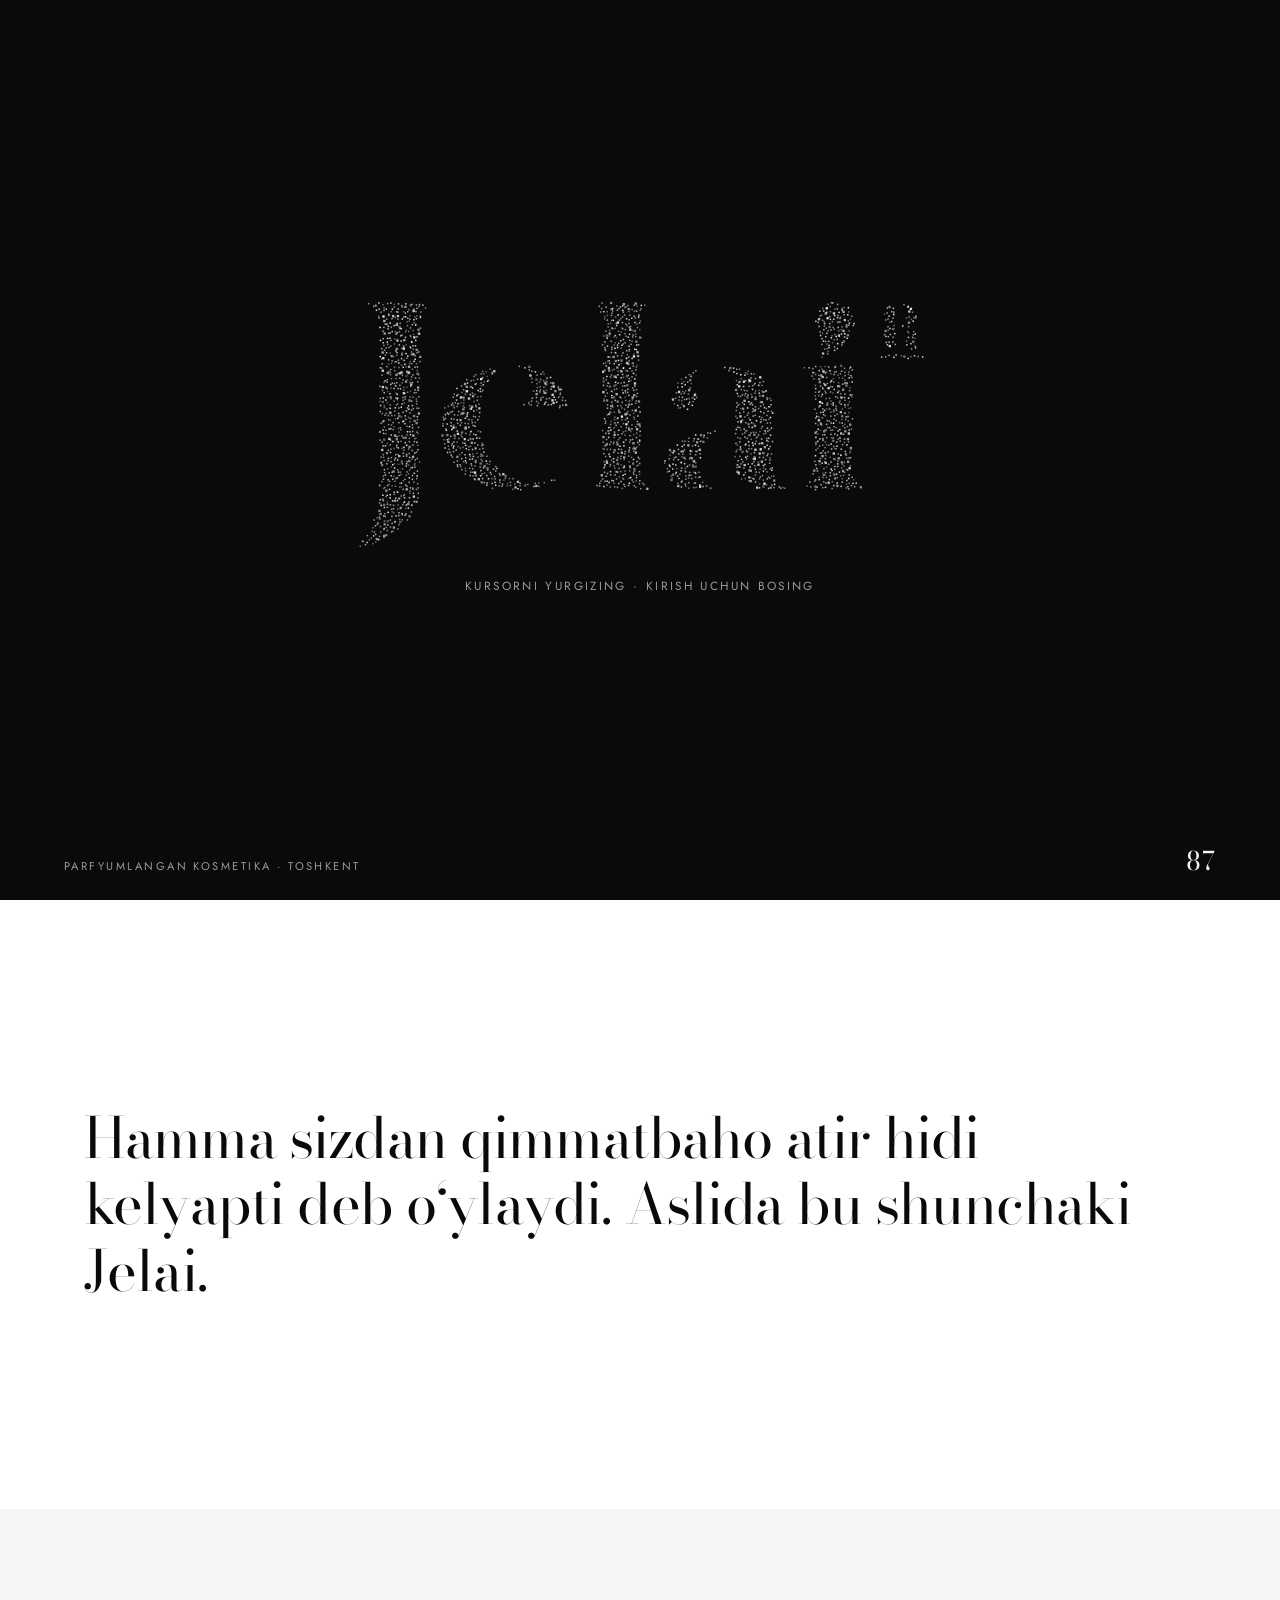
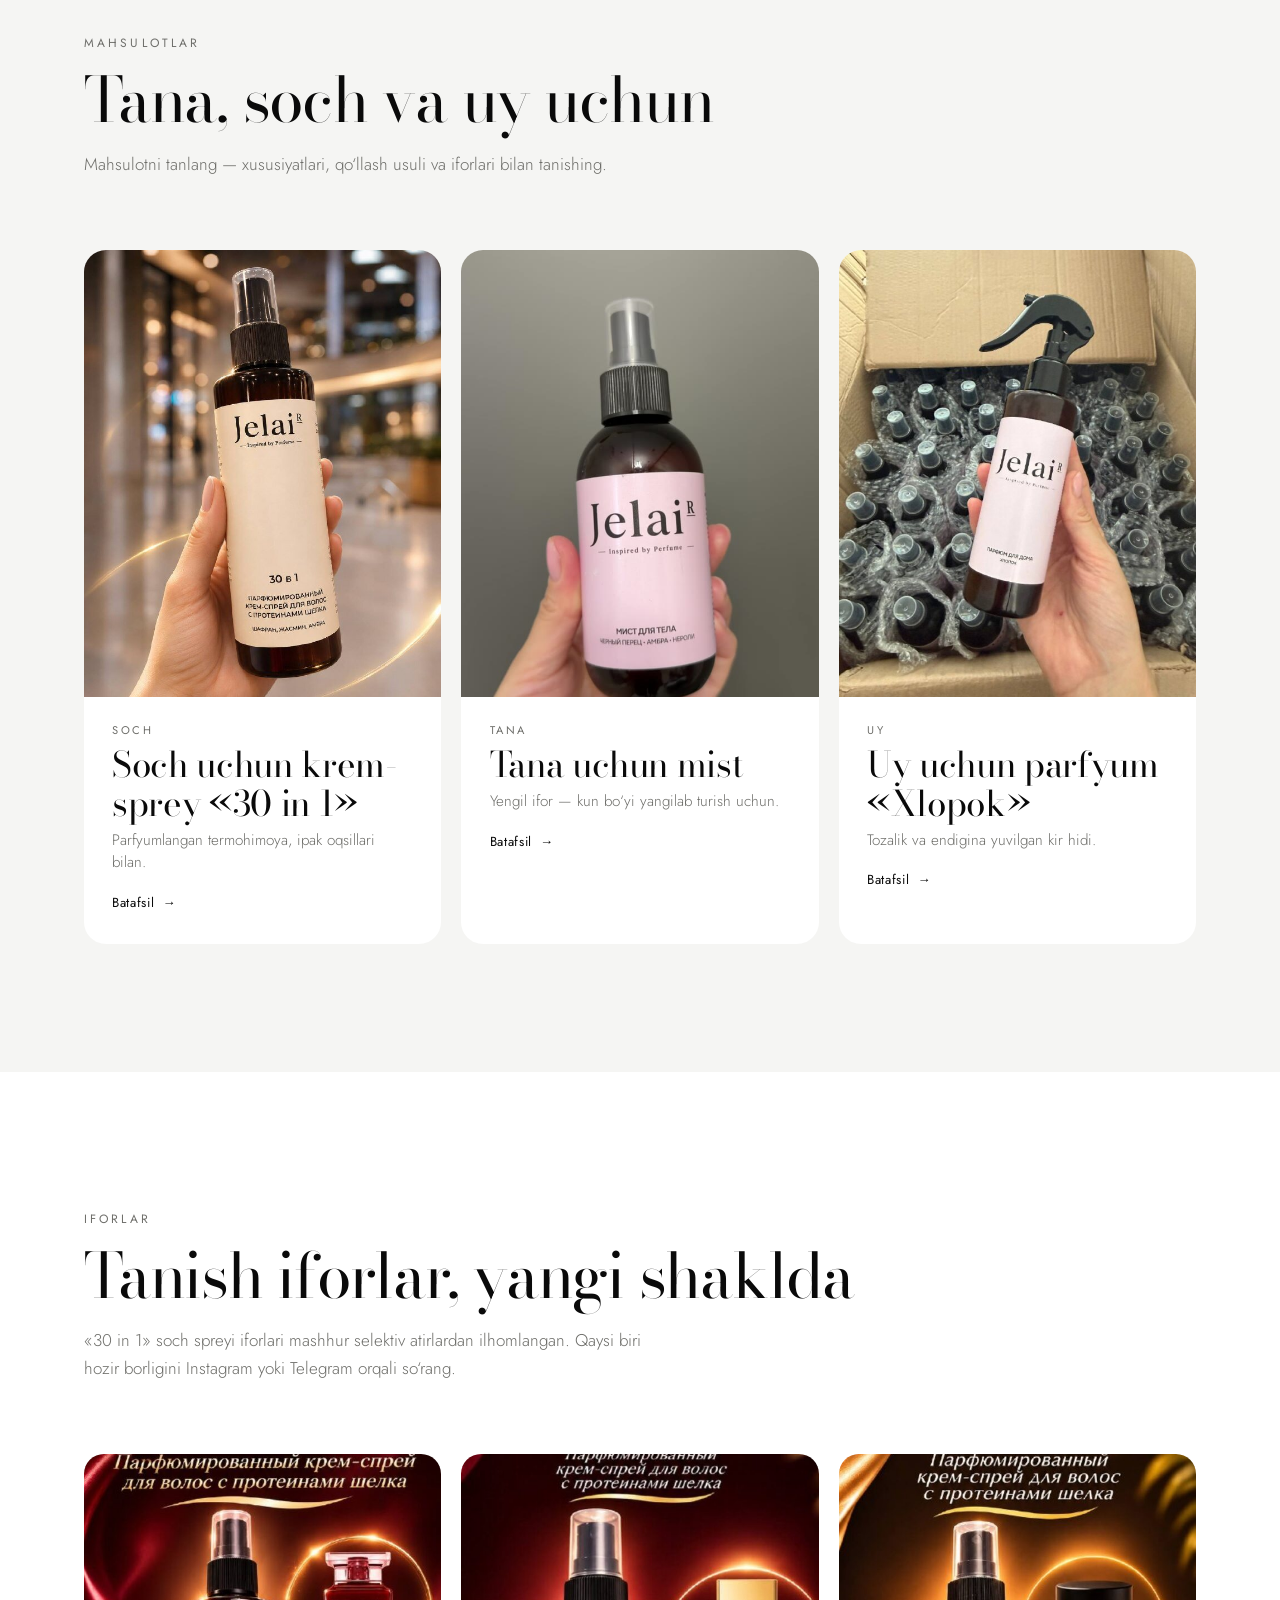
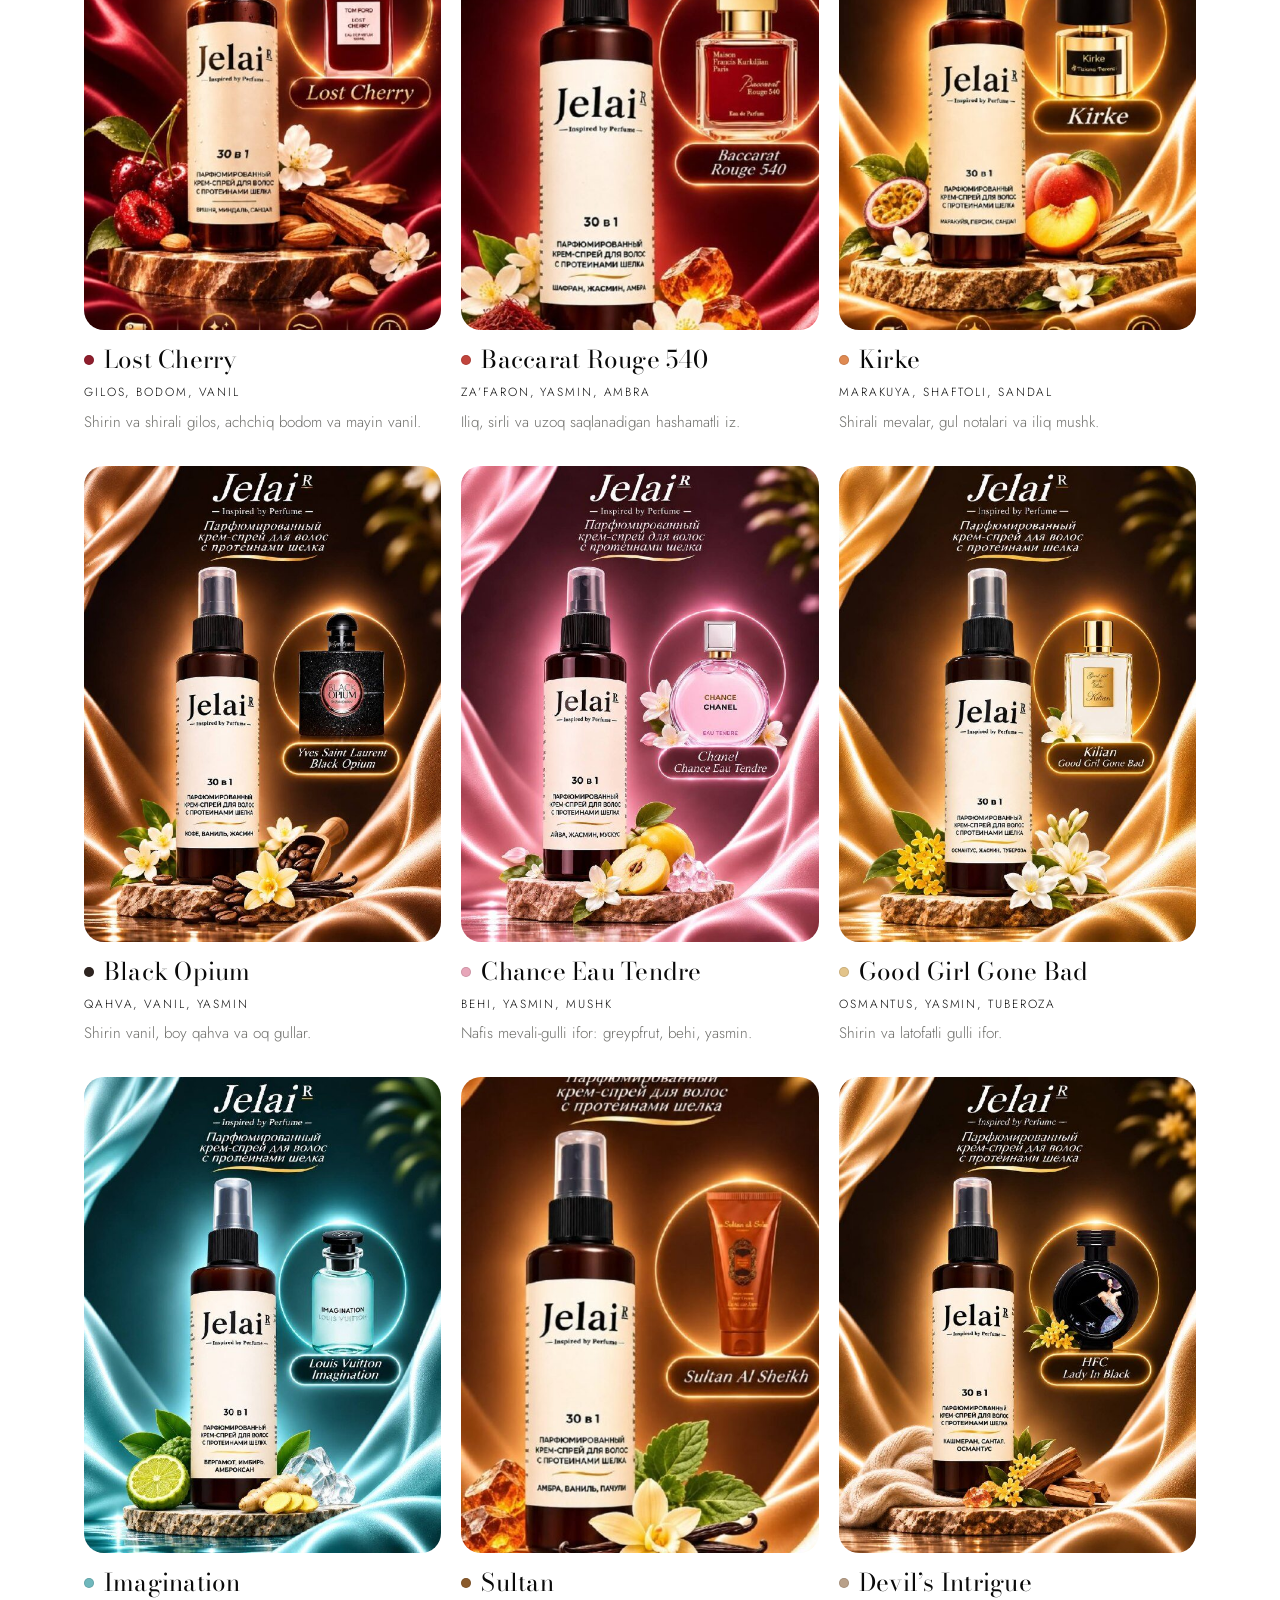
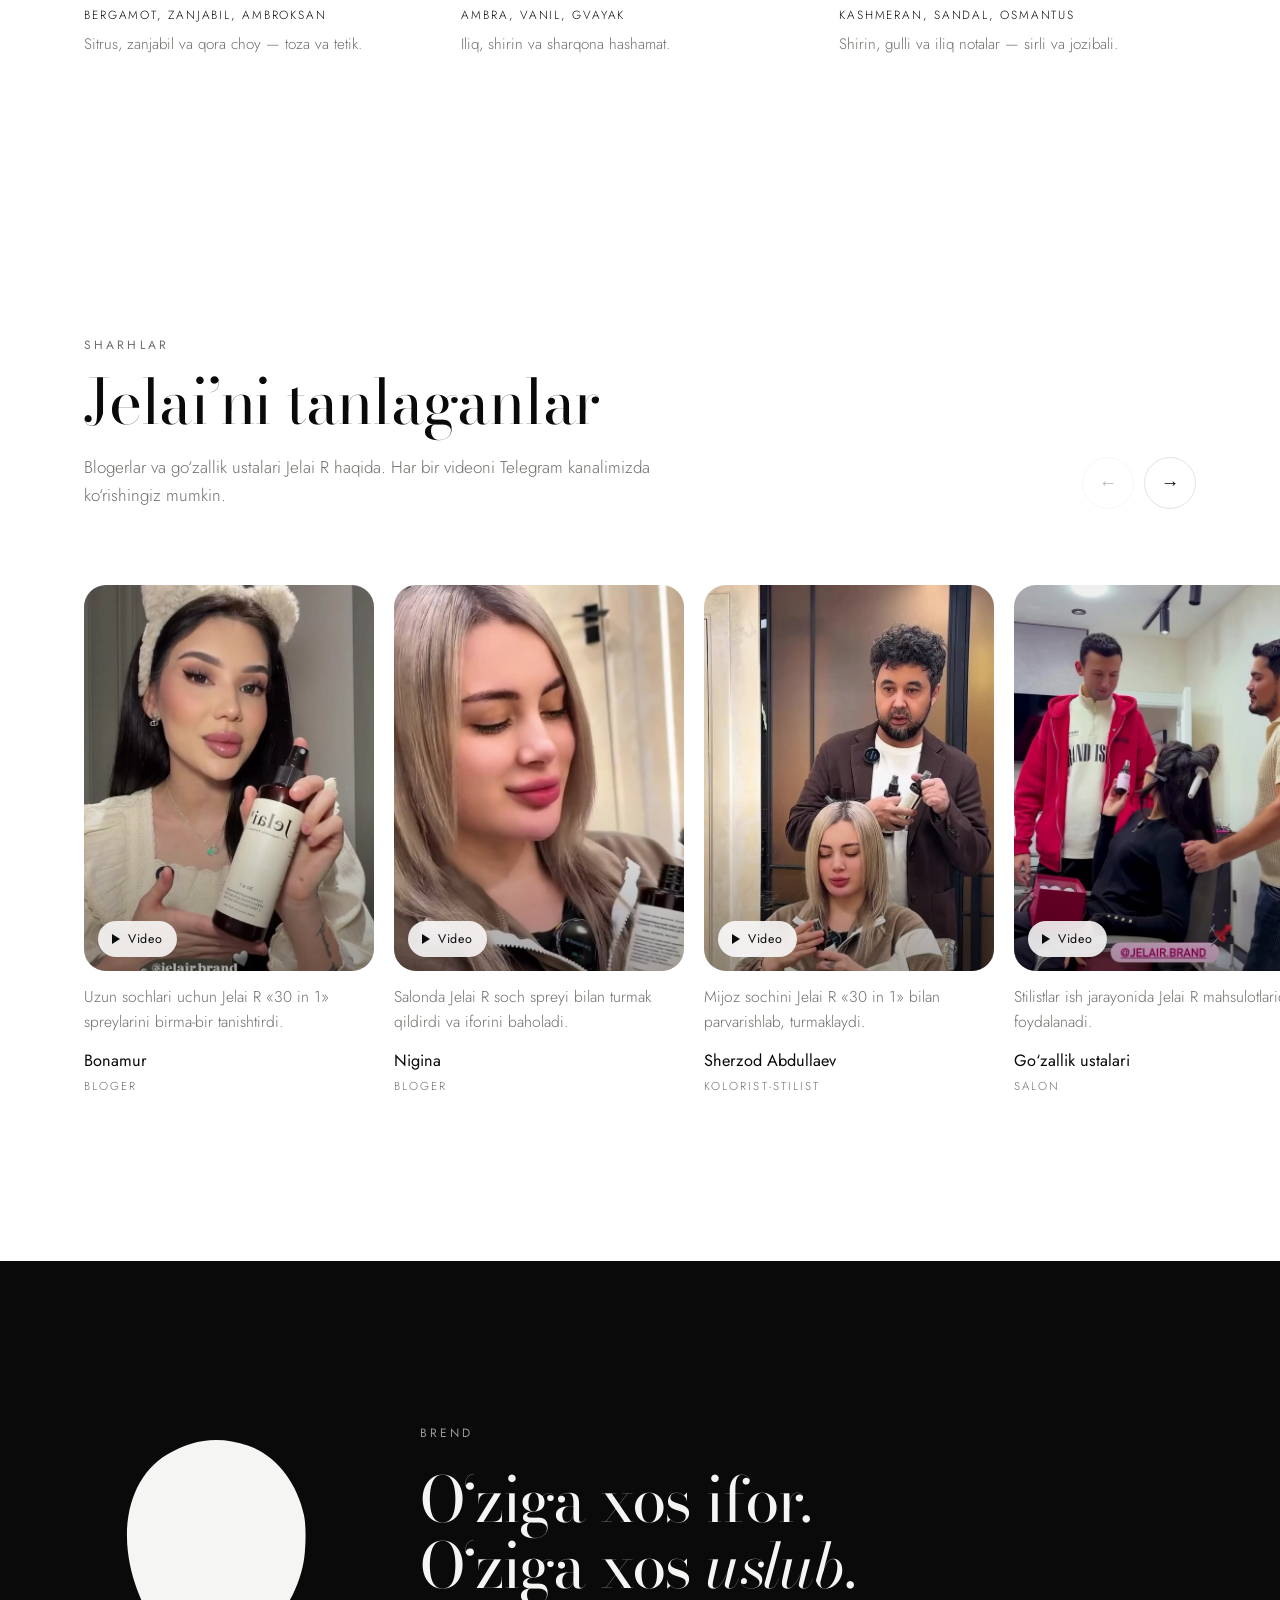
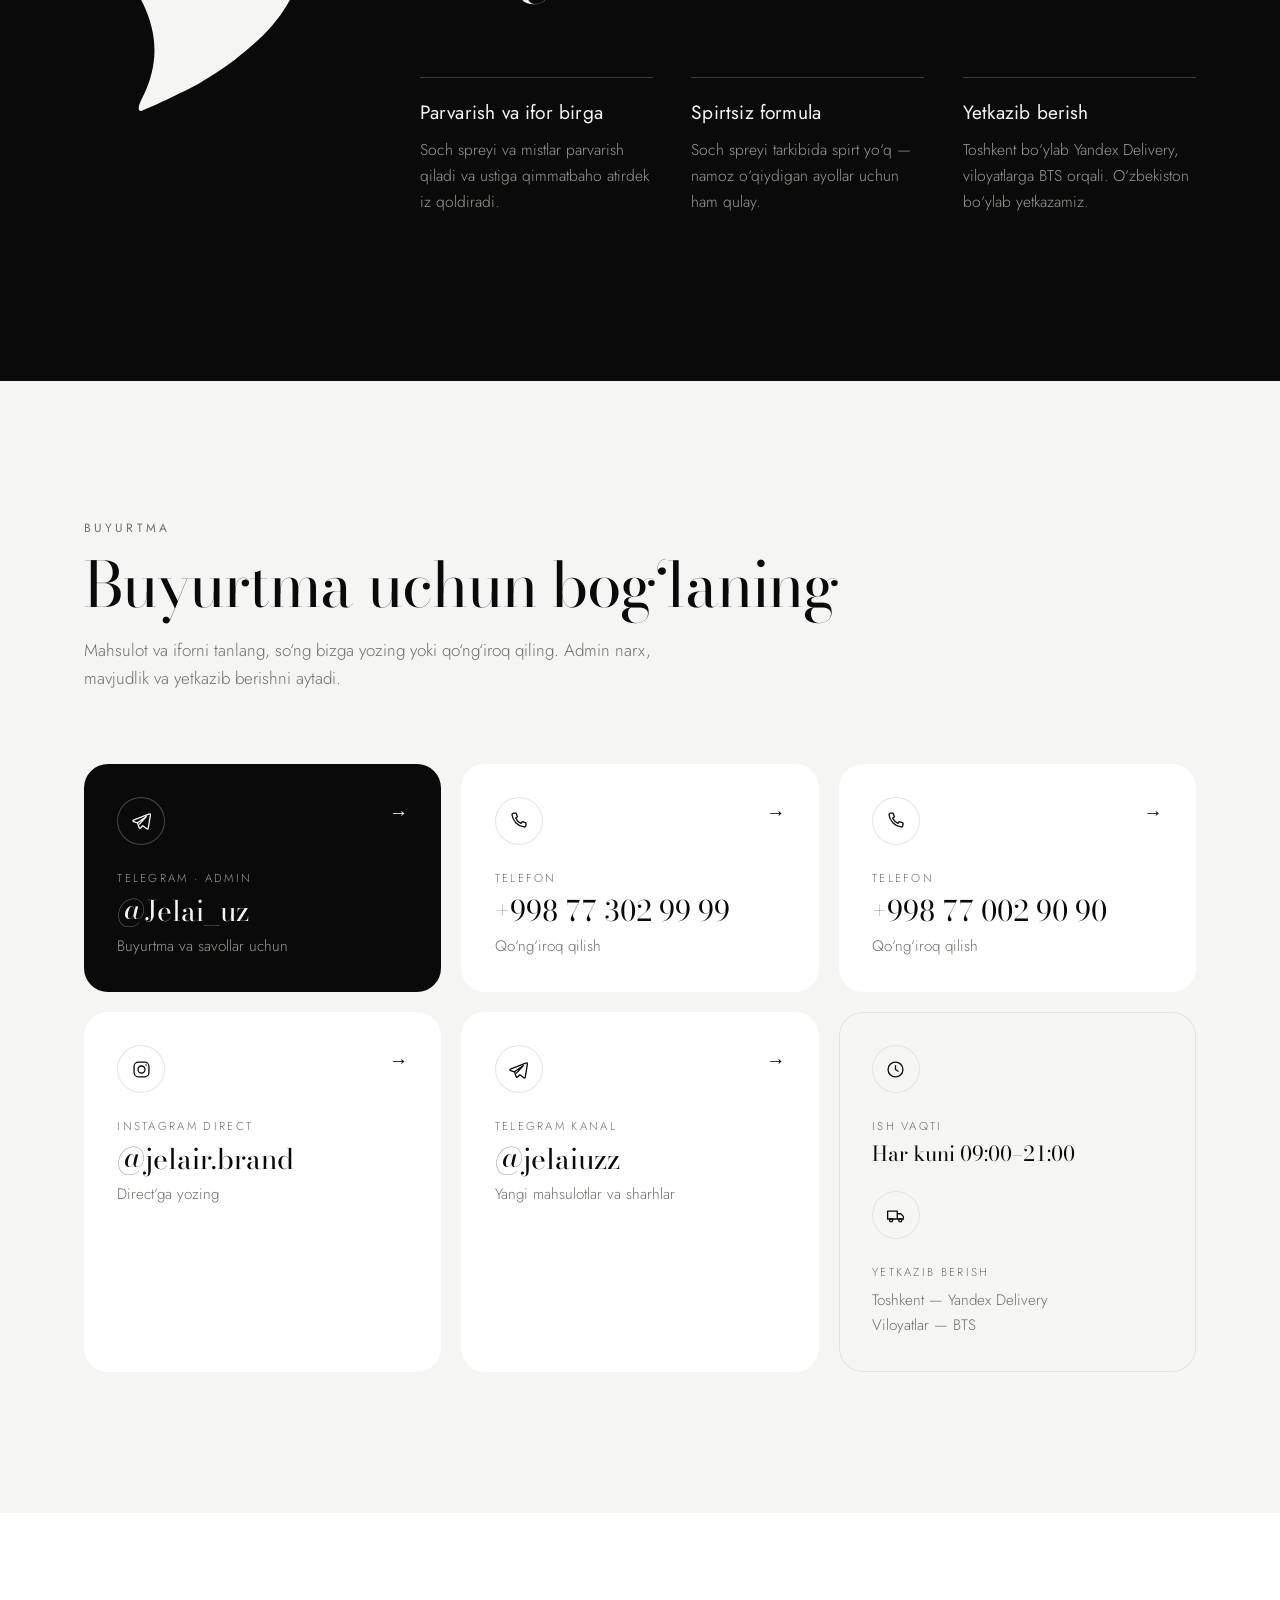
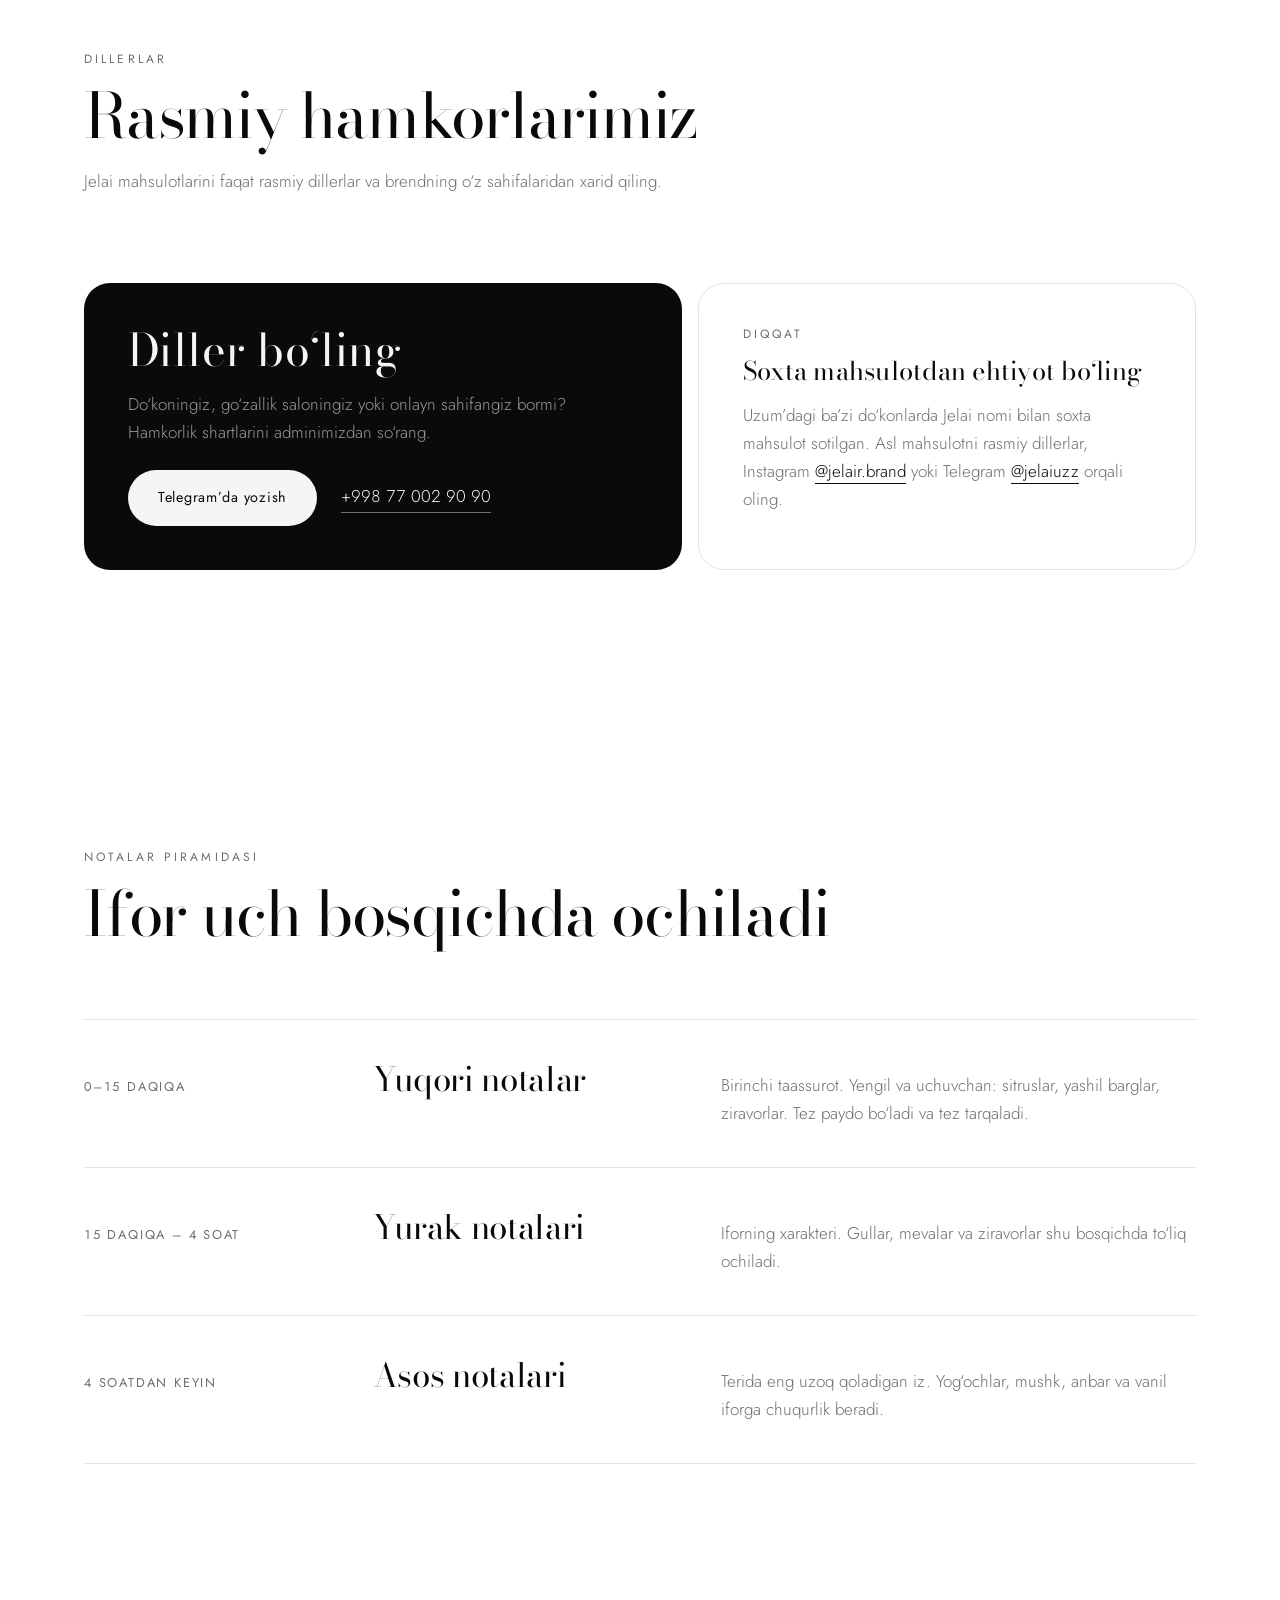
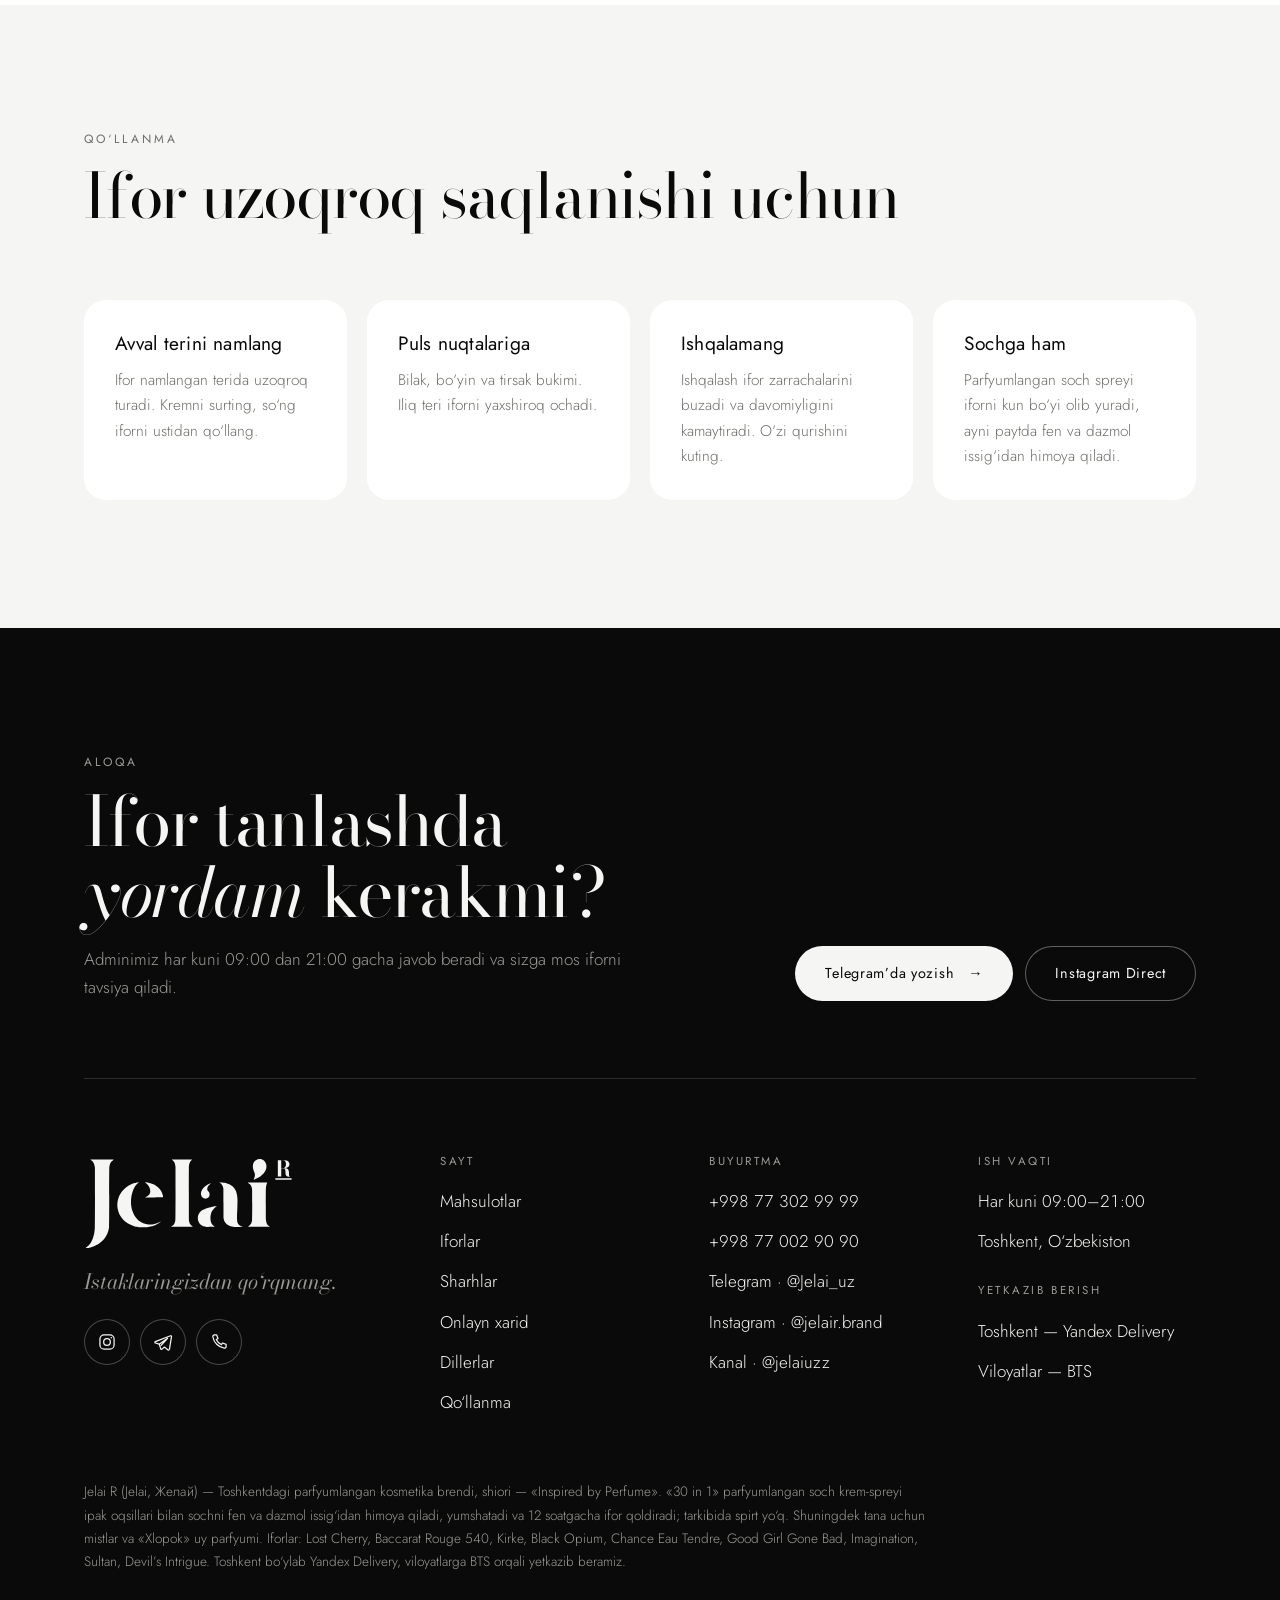
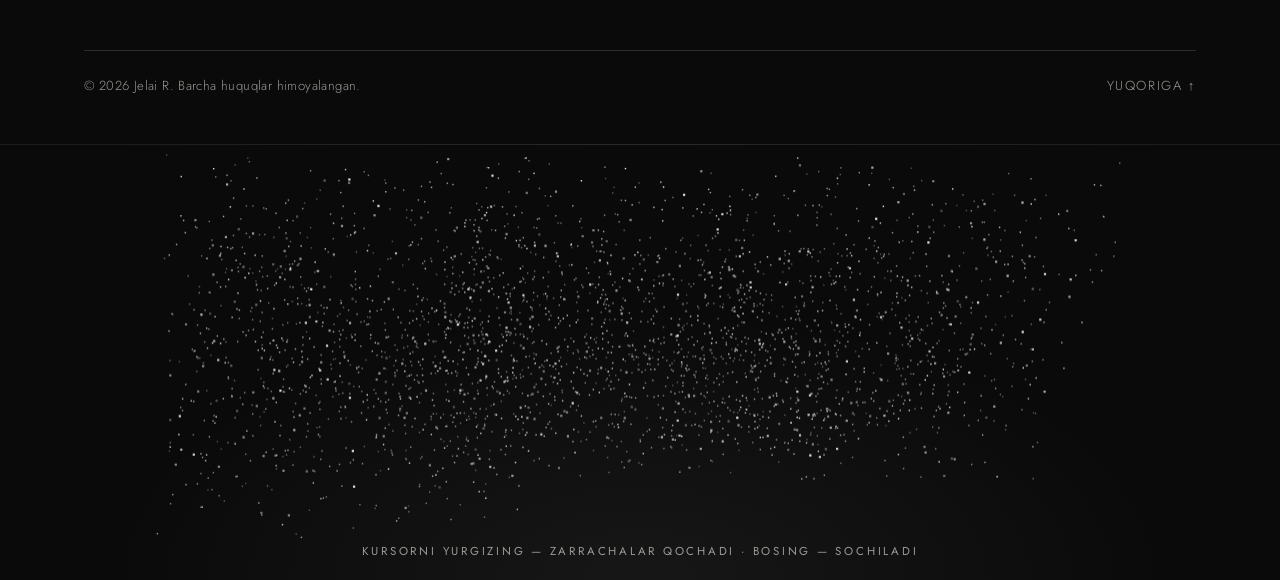
==== commit cc56eb5d: "Show only genuine Jelai R products with real photos The catalogue is now the three products sold und" ====
--- a/index.html
+++ b/index.html
@@ -3,9 +3,9 @@
 <head>
 <meta charset="utf-8">
 <meta name="viewport" content="width=device-width, initial-scale=1, viewport-fit=cover">
-<title>Jelai R — parfyumlangan kosmetika va uy iforlari | Toshkent, O‘zbekiston</title>
-<meta name="description" content="Jelai (Jelai R) — Toshkentdagi parfyumlangan kosmetika brendi. Uy diffuzorlari, tana kremi, soch spreyi va niqoblari: Lost Cherry, Baccarat Rouge 540, Black Pepper iforlarida. Onlayn buyurtma, O‘zbekiston bo‘ylab yetkazib berish.">
-<meta name="keywords" content="Jelai, Jelai R, Jelai uz, Jelai Toshkent, Jelai Uzbekistan, Желай, Jelai диффузор, parfyumlangan kosmetika, diffuzor, aromadiffuzor, soch spreyi, tana kremi, parfyum Toshkent, парфюмированная косметика Ташкент">
+<title>Jelai R — parfyumlangan soch spreyi, mist va uy parfyumi | Toshkent</title>
+<meta name="description" content="Jelai R — Toshkentdagi parfyumlangan kosmetika brendi. «30 in 1» parfyumlangan soch krem-spreyi (termohimoya, ipak oqsillari, spirtsiz), tana uchun mistlar va uy parfyumi: Lost Cherry, Baccarat Rouge 540, Kirke, Black Opium iforlarida. O‘zbekiston bo‘ylab yetkazib berish.">
+<meta name="keywords" content="Jelai, Jelai R, JelaiR, Jelair, Jelai uz, Jelai Toshkent, Желай, Jelai 30 в 1, soch uchun termohimoya, parfyumlangan soch spreyi, tana uchun mist, uy parfyumi, термозащита для волос, парфюмированный спрей для волос, мист для тела, Ташкент">
 <meta name="robots" content="index, follow, max-image-preview:large, max-snippet:-1">
 <meta name="author" content="Jelai">
 <link rel="canonical" href="https://zerrolvl.github.io/jelair/">
@@ -24,14 +24,14 @@
 <meta property="og:locale:alternate" content="ru_RU">
 <meta property="og:url" content="https://zerrolvl.github.io/jelair/">
 <meta property="og:title" content="Jelai R — parfyumlangan kosmetika, Toshkent">
-<meta property="og:description" content="Istaklaringizdan qo‘rqmang. Uy diffuzorlari, tana va soch parvarishi selektiv parfyumeriya iforlarida. O‘zbekiston bo‘ylab yetkazib berish.">
+<meta property="og:description" content="Istaklaringizdan qo‘rqmang. «30 in 1» parfyumlangan soch spreyi, tana uchun mistlar va uy parfyumi selektiv atirlar iforida. O‘zbekiston bo‘ylab yetkazib berish.">
 <meta property="og:image" content="https://zerrolvl.github.io/jelair/og-image.jpg">
 <meta property="og:image:width" content="1200">
 <meta property="og:image:height" content="630">
 <meta property="og:image:alt" content="Jelai logotipi">
 <meta name="twitter:card" content="summary_large_image">
 <meta name="twitter:title" content="Jelai R — parfyumlangan kosmetika, Toshkent">
-<meta name="twitter:description" content="Uy diffuzorlari, tana va soch parvarishi selektiv parfyumeriya iforlarida.">
+<meta name="twitter:description" content="«30 in 1» parfyumlangan soch spreyi, tana uchun mistlar va uy parfyumi selektiv atirlar iforida.">
 <meta name="twitter:image" content="https://zerrolvl.github.io/jelair/og-image.jpg">
 <!-- Search Console / Yandex Webmaster tasdiqlash kodlarini shu yerga qo‘ying:
 <meta name="google-site-verification" content="...">
@@ -40,7 +40,7 @@
 <link rel="icon" href="icon-192.png" type="image/png" sizes="192x192">
 <link rel="apple-touch-icon" href="apple-touch-icon.png">
 <link rel="manifest" href="site.webmanifest">
-<script type="application/ld+json">{"@context": "https://schema.org", "@graph": [{"@type": "Organization", "@id": "https://zerrolvl.github.io/jelair/#org", "name": "Jelai", "alternateName": ["Jelai R", "JelaiR", "Jelair", "Jelai.uz", "Jelai Uzbekistan", "Желай"], "url": "https://zerrolvl.github.io/jelair/", "logo": "https://zerrolvl.github.io/jelair/icon-512.png", "image": "https://zerrolvl.github.io/jelair/og-image.jpg", "slogan": "Istaklaringizdan qo‘rqmang", "description": "Jelai — Toshkentdagi parfyumlangan kosmetika brendi: uy diffuzorlari, tana va qo‘l kremlari, soch spreylari va niqoblari. O‘zbekiston bo‘ylab yetkazib berish.", "sameAs": ["https://www.instagram.com/jelair.brand/", "https://t.me/jelaiuzz", "https://taplink.cc/jelai.uz"], "contactPoint": [{"@type": "ContactPoint", "telephone": "+998773029999", "contactType": "sales", "areaServed": "UZ", "availableLanguage": ["uz", "ru"]}, {"@type": "ContactPoint", "telephone": "+998770029090", "contactType": "customer service", "areaServed": "UZ", "availableLanguage": ["uz", "ru"]}]}, {"@type": "Store", "@id": "https://zerrolvl.github.io/jelair/#store", "name": "Jelai — parfyumlangan kosmetika", "url": "https://zerrolvl.github.io/jelair/", "image": "https://zerrolvl.github.io/jelair/og-image.jpg", "logo": "https://zerrolvl.github.io/jelair/icon-512.png", "telephone": "+998773029999", "priceRange": "$$", "currenciesAccepted": "UZS", "address": {"@type": "PostalAddress", "addressLocality": "Toshkent", "addressRegion": "Toshkent", "addressCountry": "UZ"}, "areaServed": {"@type": "Country", "name": "O‘zbekiston"}, "openingHoursSpecification": [{"@type": "OpeningHoursSpecification", "dayOfWeek": ["Monday", "Tuesday", "Wednesday", "Thursday", "Friday", "Saturday", "Sunday"], "opens": "09:00", "closes": "21:00"}], "brand": {"@id": "https://zerrolvl.github.io/jelair/#org"}, "parentOrganization": {"@id": "https://zerrolvl.github.io/jelair/#org"}}, {"@type": "WebSite", "@id": "https://zerrolvl.github.io/jelair/#site", "url": "https://zerrolvl.github.io/jelair/", "name": "Jelai", "alternateName": "Jelai Uzbekistan", "inLanguage": "uz", "publisher": {"@id": "https://zerrolvl.github.io/jelair/#org"}}, {"@type": "WebPage", "@id": "https://zerrolvl.github.io/jelair/#page", "url": "https://zerrolvl.github.io/jelair/", "name": "Jelai R — parfyumlangan kosmetika va uy iforlari, Toshkent", "isPartOf": {"@id": "https://zerrolvl.github.io/jelair/#site"}, "about": {"@id": "https://zerrolvl.github.io/jelair/#org"}, "inLanguage": "uz", "primaryImageOfPage": {"@type": "ImageObject", "url": "https://zerrolvl.github.io/jelair/og-image.jpg", "width": 1200, "height": 630}}]}</script>
+<script type="application/ld+json">{"@context": "https://schema.org", "@graph": [{"@type": "Organization", "@id": "https://zerrolvl.github.io/jelair/#org", "name": "Jelai", "alternateName": ["Jelai R", "JelaiR", "Jelair", "Jelai.uz", "Jelai Uzbekistan", "Желай"], "url": "https://zerrolvl.github.io/jelair/", "logo": "https://zerrolvl.github.io/jelair/icon-512.png", "image": "https://zerrolvl.github.io/jelair/og-image.jpg", "slogan": "Inspired by Perfume", "description": "Jelai R — Toshkentdagi parfyumlangan kosmetika brendi: «30 in 1» parfyumlangan soch krem-spreyi, tana uchun mistlar va uy parfyumi. O‘zbekiston bo‘ylab yetkazib berish.", "sameAs": ["https://www.instagram.com/jelair.brand/", "https://t.me/jelaiuzz", "https://taplink.cc/jelai.uz"], "contactPoint": [{"@type": "ContactPoint", "telephone": "+998773029999", "contactType": "sales", "areaServed": "UZ", "availableLanguage": ["uz", "ru"]}, {"@type": "ContactPoint", "telephone": "+998770029090", "contactType": "customer service", "areaServed": "UZ", "availableLanguage": ["uz", "ru"]}]}, {"@type": "Store", "@id": "https://zerrolvl.github.io/jelair/#store", "name": "Jelai — parfyumlangan kosmetika", "url": "https://zerrolvl.github.io/jelair/", "image": "https://zerrolvl.github.io/jelair/og-image.jpg", "logo": "https://zerrolvl.github.io/jelair/icon-512.png", "telephone": "+998773029999", "priceRange": "$$", "currenciesAccepted": "UZS", "address": {"@type": "PostalAddress", "addressLocality": "Toshkent", "addressRegion": "Toshkent", "addressCountry": "UZ"}, "areaServed": {"@type": "Country", "name": "O‘zbekiston"}, "openingHoursSpecification": [{"@type": "OpeningHoursSpecification", "dayOfWeek": ["Monday", "Tuesday", "Wednesday", "Thursday", "Friday", "Saturday", "Sunday"], "opens": "09:00", "closes": "21:00"}], "brand": {"@id": "https://zerrolvl.github.io/jelair/#org"}, "parentOrganization": {"@id": "https://zerrolvl.github.io/jelair/#org"}}, {"@type": "WebSite", "@id": "https://zerrolvl.github.io/jelair/#site", "url": "https://zerrolvl.github.io/jelair/", "name": "Jelai", "alternateName": "Jelai Uzbekistan", "inLanguage": "uz", "publisher": {"@id": "https://zerrolvl.github.io/jelair/#org"}}, {"@type": "WebPage", "@id": "https://zerrolvl.github.io/jelair/#page", "url": "https://zerrolvl.github.io/jelair/", "name": "Jelai R — parfyumlangan soch spreyi, mist va uy parfyumi | Toshkent", "isPartOf": {"@id": "https://zerrolvl.github.io/jelair/#site"}, "about": {"@id": "https://zerrolvl.github.io/jelair/#org"}, "inLanguage": "uz", "primaryImageOfPage": {"@type": "ImageObject", "url": "https://zerrolvl.github.io/jelair/og-image.jpg", "width": 1200, "height": 630}}, {"@type": "ItemList", "name": "Jelai R mahsulotlari", "itemListElement": [{"@type": "ListItem", "position": 1, "name": "Jelai R «30 in 1» parfyumlangan soch krem-spreyi"}, {"@type": "ListItem", "position": 2, "name": "Jelai R tana uchun mist"}, {"@type": "ListItem", "position": 3, "name": "Jelai R uy uchun parfyum «Xlopok»"}]}]}</script>
 <script>
   document.documentElement.classList.add('js');
   try { var th = localStorage.getItem('jelai-theme'); if (th === 'dark' || th === 'light') document.documentElement.dataset.theme = th; } catch (e) {}
@@ -123,19 +123,7 @@
         <p class="lead">Jelai R — selektiv parfyumeriya iforlaridan ilhomlangan tana, soch va uy uchun mahsulotlar. O‘zbekiston bo‘ylab yetkazib beramiz.</p>
         <a class="btn" href="#mahsulotlar">Mahsulotlarni ko‘rish <span aria-hidden="true">→</span></a>
       </div>
-      <div class="hero-art" id="heroArt"><svg class="bottle" viewBox="0 0 200 330" aria-hidden="true">
-  <g stroke="currentColor" stroke-width="3.2" stroke-linecap="round">
-    <path d="M97 150 62 14M100 150 88 6M100 150 112 6M103 150 138 14M99 150 74 30M101 150 126 30"></path>
-  </g>
-  <rect x="80" y="140" width="40" height="22" rx="3" fill="url(#g-cap)"></rect>
-  
-  <rect x="38" y="160" width="124" height="162" rx="14" fill="#fff" fill-opacity=".55" stroke="#000" stroke-opacity=".12"></rect>
-  <rect x="48" y="180" width="104" height="132" rx="7" fill="#8f1d2c"></rect>
-  <rect x="48" y="180" width="104" height="132" rx="7" fill="url(#g-liquid)"></rect>
-  <rect x="38" y="160" width="124" height="162" rx="14" fill="url(#g-glass)"></rect>
-  <rect x="53" y="174" width="5" height="132" rx="2.5" fill="#fff" fill-opacity=".45"></rect>
-  <rect x="60" y="214" width="80" height="48" rx="2" fill="#fff" fill-opacity=".95"></rect>
-  <svg x="72.8" y="226" width="54.400000000000006" height="24.4" viewBox="0 0 710 318" fill="#0a0a0a"><use href="#logo"></use></svg></svg></div><!--/heroArt-->
+      <div class="hero-art"><img src="img/hero.jpg" alt="Jelai R «30 in 1» parfyumlangan soch spreyi" width="640" height="800" fetchpriority="high"></div>
     </div>
     <a class="scroll-hint" href="#bayon" aria-label="Pastga"><span></span></a>
   </section>
@@ -151,180 +139,35 @@
       <header class="sec-head reveal">
         <p class="eyebrow">Mahsulotlar</p>
         <h2>Tana, soch va uy uchun</h2>
-        <p class="sec-sub">Mahsulotni tanlang — xususiyatlari, hajmi va mavjud iforlari bilan tanishing.</p>
+        <p class="sec-sub">Mahsulotni tanlang — xususiyatlari, qo‘llash usuli va iforlari bilan tanishing.</p>
       </header>
       <div class="grid" id="grid"><button class="card reveal" type="button" data-i="0" style="--d:0s" aria-haspopup="dialog">
-  <span class="card-art"><svg class="bottle" viewBox="0 0 200 330" aria-hidden="true">
-  <g stroke="currentColor" stroke-width="3.2" stroke-linecap="round">
-    <path d="M97 150 62 14M100 150 88 6M100 150 112 6M103 150 138 14M99 150 74 30M101 150 126 30"></path>
-  </g>
-  <rect x="80" y="140" width="40" height="22" rx="3" fill="url(#g-cap)"></rect>
-  
-  <rect x="38" y="160" width="124" height="162" rx="14" fill="#fff" fill-opacity=".55" stroke="#000" stroke-opacity=".12"></rect>
-  <rect x="48" y="180" width="104" height="132" rx="7" fill="#8f1d2c"></rect>
-  <rect x="48" y="180" width="104" height="132" rx="7" fill="url(#g-liquid)"></rect>
-  <rect x="38" y="160" width="124" height="162" rx="14" fill="url(#g-glass)"></rect>
-  <rect x="53" y="174" width="5" height="132" rx="2.5" fill="#fff" fill-opacity=".45"></rect>
-  <rect x="60" y="214" width="80" height="48" rx="2" fill="#fff" fill-opacity=".95"></rect>
-  <svg x="72.8" y="226" width="54.400000000000006" height="24.4" viewBox="0 0 710 318" fill="#0a0a0a"><use href="#logo"></use></svg></svg></span>
+  <span class="card-art"><img src="img/products/spray.jpg" alt="Jelai R — Soch uchun krem-sprey «30 in 1»" width="640" height="800" loading="lazy" decoding="async"></span>
   <span class="card-body">
-    <span class="card-fam">Uy uchun</span>
-    <span class="card-name">Diffuzor</span>
-    <span class="card-line">Tayoqchali aromadiffuzor — uy va ofis uchun.</span>
+    <span class="card-fam">Soch</span>
+    <span class="card-name">Soch uchun krem-sprey «30 in 1»</span>
+    <span class="card-line">Parfyumlangan termohimoya, ipak oqsillari bilan.</span>
     <span class="card-more">Batafsil <span aria-hidden="true">→</span></span>
   </span>
 </button>
 <button class="card reveal" type="button" data-i="1" style="--d:0.08s" aria-haspopup="dialog">
-  <span class="card-art"><svg class="bottle" viewBox="0 0 200 330" aria-hidden="true">
-  <rect x="58" y="34" width="62" height="13" rx="5" fill="url(#g-cap)"></rect>
-  <rect x="90" y="40" width="20" height="40" fill="url(#g-cap)"></rect>
-  <rect x="78" y="78" width="44" height="24" rx="4" fill="url(#g-cap)"></rect>
-  
-  <rect x="42" y="100" width="116" height="222" rx="18" fill="#fff" fill-opacity=".55" stroke="#000" stroke-opacity=".12"></rect>
-  <rect x="52" y="120" width="96" height="192" rx="11" fill="#efe6da"></rect>
-  <rect x="52" y="120" width="96" height="192" rx="11" fill="url(#g-liquid)"></rect>
-  <rect x="42" y="100" width="116" height="222" rx="18" fill="url(#g-glass)"></rect>
-  <rect x="57" y="114" width="5" height="192" rx="2.5" fill="#fff" fill-opacity=".45"></rect>
-  <rect x="62" y="182" width="76" height="45.6" rx="2" fill="#fff" fill-opacity=".95"></rect>
-  <svg x="74.16" y="193.4" width="51.68000000000001" height="23.18" viewBox="0 0 710 318" fill="#0a0a0a"><use href="#logo"></use></svg></svg></span>
+  <span class="card-art"><img src="img/products/mist.jpg" alt="Jelai R — Tana uchun mist" width="640" height="800" loading="lazy" decoding="async"></span>
   <span class="card-body">
     <span class="card-fam">Tana</span>
-    <span class="card-name">Tana va qo‘l kremi</span>
-    <span class="card-line">Parfyumlangan krem — namlaydi va iz qoldiradi.</span>
+    <span class="card-name">Tana uchun mist</span>
+    <span class="card-line">Yengil ifor — kun bo‘yi yangilab turish uchun.</span>
     <span class="card-more">Batafsil <span aria-hidden="true">→</span></span>
   </span>
 </button>
 <button class="card reveal" type="button" data-i="2" style="--d:0.16s" aria-haspopup="dialog">
-  <span class="card-art"><svg class="bottle" viewBox="0 0 200 330" aria-hidden="true">
-  <rect x="24" y="150" width="152" height="52" rx="8" fill="url(#g-cap)"></rect>
-  
-  <rect x="30" y="200" width="140" height="122" rx="16" fill="#fff" fill-opacity=".55" stroke="#000" stroke-opacity=".12"></rect>
-  <rect x="40" y="220" width="120" height="92" rx="9" fill="#f3ead6"></rect>
-  <rect x="40" y="220" width="120" height="92" rx="9" fill="url(#g-liquid)"></rect>
-  <rect x="30" y="200" width="140" height="122" rx="16" fill="url(#g-glass)"></rect>
-  <rect x="45" y="214" width="5" height="92" rx="2.5" fill="#fff" fill-opacity=".45"></rect>
-  <rect x="62" y="232" width="76" height="45.6" rx="2" fill="#fff" fill-opacity=".95"></rect>
-  <svg x="74.16" y="243.4" width="51.68000000000001" height="23.18" viewBox="0 0 710 318" fill="#0a0a0a"><use href="#logo"></use></svg></svg></span>
+  <span class="card-art"><img src="img/products/home.jpg" alt="Jelai R — Uy uchun parfyum «Xlopok»" width="640" height="800" loading="lazy" decoding="async"></span>
   <span class="card-body">
-    <span class="card-fam">Tana</span>
-    <span class="card-name">Krem-batter</span>
-    <span class="card-line">Sufledek zich, to‘yimli tekstura.</span>
-    <span class="card-more">Batafsil <span aria-hidden="true">→</span></span>
-  </span>
-</button>
-<button class="card reveal" type="button" data-i="3" style="--d:0s" aria-haspopup="dialog">
-  <span class="card-art"><svg class="bottle" viewBox="0 0 200 330" aria-hidden="true">
-  <rect x="68" y="6" width="64" height="66" rx="5" fill="url(#g-cap)"></rect>
-  <rect x="84" y="72" width="32" height="14" fill="url(#g-neck)"></rect>
-  
-  <rect x="26" y="86" width="148" height="236" rx="16" fill="#fff" fill-opacity=".55" stroke="#000" stroke-opacity=".12"></rect>
-  <rect x="36" y="106" width="128" height="206" rx="9" fill="#e9d9c4"></rect>
-  <rect x="36" y="106" width="128" height="206" rx="9" fill="url(#g-liquid)"></rect>
-  <rect x="26" y="86" width="148" height="236" rx="16" fill="url(#g-glass)"></rect>
-  <rect x="41" y="100" width="5" height="206" rx="2.5" fill="#fff" fill-opacity=".45"></rect>
-  <rect x="56" y="176" width="88" height="52.8" rx="2" fill="#fff" fill-opacity=".95"></rect>
-  <svg x="70.08" y="189.2" width="59.84" height="26.84" viewBox="0 0 710 318" fill="#0a0a0a"><use href="#logo"></use></svg></svg></span>
-  <span class="card-body">
-    <span class="card-fam">Soch</span>
-    <span class="card-name">Soch spreyi 30 in 1</span>
-    <span class="card-line">Termohimoya, yaltirash va ifor.</span>
-    <span class="card-more">Batafsil <span aria-hidden="true">→</span></span>
-  </span>
-</button>
-<button class="card reveal" type="button" data-i="4" style="--d:0.08s" aria-haspopup="dialog">
-  <span class="card-art"><svg class="bottle" viewBox="0 0 200 330" aria-hidden="true">
-  <rect x="24" y="150" width="152" height="52" rx="8" fill="url(#g-cap)"></rect>
-  
-  <rect x="30" y="200" width="140" height="122" rx="16" fill="#fff" fill-opacity=".55" stroke="#000" stroke-opacity=".12"></rect>
-  <rect x="40" y="220" width="120" height="92" rx="9" fill="#d9c2c2"></rect>
-  <rect x="40" y="220" width="120" height="92" rx="9" fill="url(#g-liquid)"></rect>
-  <rect x="30" y="200" width="140" height="122" rx="16" fill="url(#g-glass)"></rect>
-  <rect x="45" y="214" width="5" height="92" rx="2.5" fill="#fff" fill-opacity=".45"></rect>
-  <rect x="62" y="232" width="76" height="45.6" rx="2" fill="#fff" fill-opacity=".95"></rect>
-  <svg x="74.16" y="243.4" width="51.68000000000001" height="23.18" viewBox="0 0 710 318" fill="#0a0a0a"><use href="#logo"></use></svg></svg></span>
-  <span class="card-body">
-    <span class="card-fam">Soch</span>
-    <span class="card-name">Soch niqobi</span>
-    <span class="card-line">Shampun va konditsionerdan chuqurroq ta’sir.</span>
-    <span class="card-more">Batafsil <span aria-hidden="true">→</span></span>
-  </span>
-</button>
-<button class="card reveal" type="button" data-i="5" style="--d:0.16s" aria-haspopup="dialog">
-  <span class="card-art"><svg class="bottle" viewBox="0 0 200 330" aria-hidden="true">
-  <rect x="58" y="34" width="62" height="13" rx="5" fill="url(#g-cap)"></rect>
-  <rect x="90" y="40" width="20" height="40" fill="url(#g-cap)"></rect>
-  <rect x="78" y="78" width="44" height="24" rx="4" fill="url(#g-cap)"></rect>
-  
-  <rect x="42" y="100" width="116" height="222" rx="18" fill="#fff" fill-opacity=".55" stroke="#000" stroke-opacity=".12"></rect>
-  <rect x="52" y="120" width="96" height="192" rx="11" fill="#f1ede6"></rect>
-  <rect x="52" y="120" width="96" height="192" rx="11" fill="url(#g-liquid)"></rect>
-  <rect x="42" y="100" width="116" height="222" rx="18" fill="url(#g-glass)"></rect>
-  <rect x="57" y="114" width="5" height="192" rx="2.5" fill="#fff" fill-opacity=".45"></rect>
-  <rect x="62" y="182" width="76" height="45.6" rx="2" fill="#fff" fill-opacity=".95"></rect>
-  <svg x="74.16" y="193.4" width="51.68000000000001" height="23.18" viewBox="0 0 710 318" fill="#0a0a0a"><use href="#logo"></use></svg></svg></span>
-  <span class="card-body">
-    <span class="card-fam">Soch</span>
-    <span class="card-name">Soch kremi</span>
-    <span class="card-line">Yuvilmaydigan silliqlovchi krem.</span>
-    <span class="card-more">Batafsil <span aria-hidden="true">→</span></span>
-  </span>
-</button>
-<button class="card reveal" type="button" data-i="6" style="--d:0s" aria-haspopup="dialog">
-  <span class="card-art"><svg class="bottle" viewBox="0 0 200 330" aria-hidden="true">
-  <rect x="58" y="34" width="62" height="13" rx="5" fill="url(#g-cap)"></rect>
-  <rect x="90" y="40" width="20" height="40" fill="url(#g-cap)"></rect>
-  <rect x="78" y="78" width="44" height="24" rx="4" fill="url(#g-cap)"></rect>
-  
-  <rect x="42" y="100" width="116" height="222" rx="18" fill="#fff" fill-opacity=".55" stroke="#000" stroke-opacity=".12"></rect>
-  <rect x="52" y="120" width="96" height="192" rx="11" fill="#2b2b2b"></rect>
-  <rect x="52" y="120" width="96" height="192" rx="11" fill="url(#g-liquid)"></rect>
-  <rect x="42" y="100" width="116" height="222" rx="18" fill="url(#g-glass)"></rect>
-  <rect x="57" y="114" width="5" height="192" rx="2.5" fill="#fff" fill-opacity=".45"></rect>
-  <rect x="62" y="182" width="76" height="45.6" rx="2" fill="#fff" fill-opacity=".95"></rect>
-  <svg x="74.16" y="193.4" width="51.68000000000001" height="23.18" viewBox="0 0 710 318" fill="#0a0a0a"><use href="#logo"></use></svg></svg></span>
-  <span class="card-body">
-    <span class="card-fam">Tana</span>
-    <span class="card-name">Suyuq sovun</span>
-    <span class="card-line">Parfyumlangan, terini quritmaydi.</span>
-    <span class="card-more">Batafsil <span aria-hidden="true">→</span></span>
-  </span>
-</button>
-<button class="card reveal" type="button" data-i="7" style="--d:0.08s" aria-haspopup="dialog">
-  <span class="card-art"><svg class="bottle" viewBox="0 0 200 330" aria-hidden="true">
-  <rect x="24" y="150" width="152" height="52" rx="8" fill="url(#g-cap)"></rect>
-  
-  <rect x="30" y="200" width="140" height="122" rx="16" fill="#fff" fill-opacity=".55" stroke="#000" stroke-opacity=".12"></rect>
-  <rect x="40" y="220" width="120" height="92" rx="9" fill="#f6f3ee"></rect>
-  <rect x="40" y="220" width="120" height="92" rx="9" fill="url(#g-liquid)"></rect>
-  <rect x="30" y="200" width="140" height="122" rx="16" fill="url(#g-glass)"></rect>
-  <rect x="45" y="214" width="5" height="92" rx="2.5" fill="#fff" fill-opacity=".45"></rect>
-  <rect x="62" y="232" width="76" height="45.6" rx="2" fill="#fff" fill-opacity=".95"></rect>
-  <svg x="74.16" y="243.4" width="51.68000000000001" height="23.18" viewBox="0 0 710 318" fill="#0a0a0a"><use href="#logo"></use></svg></svg></span>
-  <span class="card-body">
-    <span class="card-fam">Tana</span>
-    <span class="card-name">Vanna tuzi</span>
-    <span class="card-line">Uydagi SPA marosimi.</span>
-    <span class="card-more">Batafsil <span aria-hidden="true">→</span></span>
-  </span>
-</button>
-<button class="card reveal" type="button" data-i="8" style="--d:0.16s" aria-haspopup="dialog">
-  <span class="card-art"><svg class="bottle" viewBox="0 0 200 330" aria-hidden="true">
-  <rect x="24" y="118" width="152" height="46" rx="4" fill="url(#g-cap)"></rect>
-  <rect x="30" y="162" width="140" height="160" rx="4" fill="#0f0f0f"></rect>
-  <rect x="30" y="162" width="140" height="160" rx="4" fill="url(#g-glass)"></rect>
-  <rect x="92" y="118" width="16" height="204" fill="#8f1d2c"></rect>
-  <path d="M100 118c-14-30-44-26-36-6 5 12 24 8 36 6zm0 0c14-30 44-26 36-6-5 12-24 8-36 6z" fill="#8f1d2c"></path>
-  
-  <rect x="62" y="214" width="76" height="45.6" rx="2" fill="#fff" fill-opacity=".95"></rect>
-  <svg x="74.16" y="225.4" width="51.68000000000001" height="23.18" viewBox="0 0 710 318" fill="#0a0a0a"><use href="#logo"></use></svg></svg></span>
-  <span class="card-body">
-    <span class="card-fam">Sovg‘a</span>
-    <span class="card-name">Sovg‘a to‘plami</span>
-    <span class="card-line">Bir nechta mahsulot bitta qutida.</span>
+    <span class="card-fam">Uy</span>
+    <span class="card-name">Uy uchun parfyum «Xlopok»</span>
+    <span class="card-line">Tozalik va endigina yuvilgan kir hidi.</span>
     <span class="card-more">Batafsil <span aria-hidden="true">→</span></span>
   </span>
 </button></div><!--/grid-->
-      <p class="also reveal">Shuningdek: uy uchun parfyum, avtomobil aromatizatori, qattiq shampun, tana skrabi, dezodorant hamda yuz parvarishi — enzim pudra, yuvinish ko‘pigi, tozalash geli va zardob.</p>
     </div>
   </section>
 
@@ -333,20 +176,62 @@
       <header class="sec-head reveal">
         <p class="eyebrow">Iforlar</p>
         <h2>Tanish iforlar, yangi shaklda</h2>
-        <p class="sec-sub">Har bir ifor bir nechta mahsulotda mavjud. Qaysi biri hozir borligini Instagram yoki Telegram orqali so‘rang.</p>
-      </header>
-      <ul class="scent-list" id="scentList"><li class="reveal"><i style="--t:#8f1d2c"></i><span class="scent-name">Lost Cherry</span><span class="scent-notes">Pishgan gilos, bodom, sandal</span></li>
-<li class="reveal"><i style="--t:#d98a6a"></i><span class="scent-name">Baccarat Rouge 540</span><span class="scent-notes">Za’faron va yasmin, iliq shirin akkordlar, yog‘ochli iz</span></li>
-<li class="reveal"><i style="--t:#c9b8a3"></i><span class="scent-name">Devil’s Intrigue</span><span class="scent-notes">Osmantus, oq choy · apelsin guli, sandal · kashmeran, vanil</span></li>
-<li class="reveal"><i style="--t:#3a3532"></i><span class="scent-name">Black Pepper</span><span class="scent-notes">Qora murch · koriandr, kardamon · yog‘och, mushk, anbar</span></li>
-<li class="reveal"><i style="--t:#b8863b"></i><span class="scent-name">La Sultane</span><span class="scent-notes">Anbar, vanil, pachuli</span></li>
-<li class="reveal"><i style="--t:#4b2a4f"></i><span class="scent-name">Blackberry &amp; Bay</span><span class="scent-notes">Maymunjon, kedr, vetiver</span></li>
-<li class="reveal"><i style="--t:#b9c96a"></i><span class="scent-name">Lime Basil &amp; Mandarin</span><span class="scent-notes">Laym, mandarin · rayhon · oq timyan, anbar</span></li>
-<li class="reveal"><i style="--t:#f1efe9"></i><span class="scent-name">Blanche</span><span class="scent-notes">Aldegidlar, atirgul · pion, apelsin guli · mushk, sandal. Tozalik hidi</span></li>
-<li class="reveal"><i style="--t:#eab4c2"></i><span class="scent-name">Flora</span><span class="scent-notes">Pion, nok, sitrus · osmantus, atirgul · sandal, pachuli</span></li>
-<li class="reveal"><i style="--t:#dfe3e6"></i><span class="scent-name">Molecule 02</span><span class="scent-notes">Faqat terida ochiladi va har kimda har xil eshitiladi</span></li>
-<li class="reveal"><i style="--t:#f0a36b"></i><span class="scent-name">Bitter Peach</span><span class="scent-notes">To‘yingan shaftoli notasi</span></li>
-<li class="reveal"><i style="--t:#7a4a2a"></i><span class="scent-name">African Leather</span><span class="scent-notes">Charm, kardamon, geran · pachuli, vetiver</span></li></ul><!--/scentList-->
+        <p class="sec-sub">«30 in 1» soch spreyi iforlari mashhur selektiv atirlardan ilhomlangan. Qaysi biri hozir borligini Instagram yoki Telegram orqali so‘rang.</p>
+      </header>
+      <div class="ifor-grid" id="scentList"><article class="ifor reveal" style="--d:0s; --t:#8f1d2c">
+  <div class="ifor-img"><img src="img/ifor/lost-cherry.jpg" alt="Jelai R «30 in 1» — Lost Cherry" width="600" height="800" loading="lazy" decoding="async"></div>
+  <h3 class="ifor-name"><i aria-hidden="true"></i>Lost Cherry</h3>
+  <p class="ifor-notes">Gilos, bodom, vanil</p>
+  <p class="ifor-about">Shirin va shirali gilos, achchiq bodom va mayin vanil.</p>
+</article>
+<article class="ifor reveal" style="--d:0.06s; --t:#c1443c">
+  <div class="ifor-img"><img src="img/ifor/baccarat-rouge.jpg" alt="Jelai R «30 in 1» — Baccarat Rouge 540" width="600" height="800" loading="lazy" decoding="async"></div>
+  <h3 class="ifor-name"><i aria-hidden="true"></i>Baccarat Rouge 540</h3>
+  <p class="ifor-notes">Za’faron, yasmin, ambra</p>
+  <p class="ifor-about">Iliq, sirli va uzoq saqlanadigan hashamatli iz.</p>
+</article>
+<article class="ifor reveal" style="--d:0.12s; --t:#e08a52">
+  <div class="ifor-img"><img src="img/ifor/kirke.jpg" alt="Jelai R «30 in 1» — Kirke" width="600" height="800" loading="lazy" decoding="async"></div>
+  <h3 class="ifor-name"><i aria-hidden="true"></i>Kirke</h3>
+  <p class="ifor-notes">Marakuya, shaftoli, sandal</p>
+  <p class="ifor-about">Shirali mevalar, gul notalari va iliq mushk.</p>
+</article>
+<article class="ifor reveal" style="--d:0.18s; --t:#2e2420">
+  <div class="ifor-img"><img src="img/ifor/black-opium.jpg" alt="Jelai R «30 in 1» — Black Opium" width="600" height="800" loading="lazy" decoding="async"></div>
+  <h3 class="ifor-name"><i aria-hidden="true"></i>Black Opium</h3>
+  <p class="ifor-notes">Qahva, vanil, yasmin</p>
+  <p class="ifor-about">Shirin vanil, boy qahva va oq gullar.</p>
+</article>
+<article class="ifor reveal" style="--d:0s; --t:#e7a6b9">
+  <div class="ifor-img"><img src="img/ifor/chance.jpg" alt="Jelai R «30 in 1» — Chance Eau Tendre" width="600" height="800" loading="lazy" decoding="async"></div>
+  <h3 class="ifor-name"><i aria-hidden="true"></i>Chance Eau Tendre</h3>
+  <p class="ifor-notes">Behi, yasmin, mushk</p>
+  <p class="ifor-about">Nafis mevali-gulli ifor: greypfrut, behi, yasmin.</p>
+</article>
+<article class="ifor reveal" style="--d:0.06s; --t:#e3c48a">
+  <div class="ifor-img"><img src="img/ifor/good-girl.jpg" alt="Jelai R «30 in 1» — Good Girl Gone Bad" width="600" height="800" loading="lazy" decoding="async"></div>
+  <h3 class="ifor-name"><i aria-hidden="true"></i>Good Girl Gone Bad</h3>
+  <p class="ifor-notes">Osmantus, yasmin, tuberoza</p>
+  <p class="ifor-about">Shirin va latofatli gulli ifor.</p>
+</article>
+<article class="ifor reveal" style="--d:0.12s; --t:#6fb8bd">
+  <div class="ifor-img"><img src="img/ifor/imagination.jpg" alt="Jelai R «30 in 1» — Imagination" width="600" height="800" loading="lazy" decoding="async"></div>
+  <h3 class="ifor-name"><i aria-hidden="true"></i>Imagination</h3>
+  <p class="ifor-notes">Bergamot, zanjabil, ambroksan</p>
+  <p class="ifor-about">Sitrus, zanjabil va qora choy — toza va tetik.</p>
+</article>
+<article class="ifor reveal" style="--d:0.18s; --t:#8a5a2b">
+  <div class="ifor-img"><img src="img/ifor/sultan.jpg" alt="Jelai R «30 in 1» — Sultan" width="600" height="800" loading="lazy" decoding="async"></div>
+  <h3 class="ifor-name"><i aria-hidden="true"></i>Sultan</h3>
+  <p class="ifor-notes">Ambra, vanil, gvayak</p>
+  <p class="ifor-about">Iliq, shirin va sharqona hashamat.</p>
+</article>
+<article class="ifor reveal" style="--d:0s; --t:#b9a089">
+  <div class="ifor-img"><img src="img/ifor/devils-intrigue.jpg" alt="Jelai R «30 in 1» — Devil’s Intrigue" width="600" height="800" loading="lazy" decoding="async"></div>
+  <h3 class="ifor-name"><i aria-hidden="true"></i>Devil’s Intrigue</h3>
+  <p class="ifor-notes">Kashmeran, sandal, osmantus</p>
+  <p class="ifor-about">Shirin, gulli va iliq notalar — sirli va jozibali.</p>
+</article></div><!--/scentList-->
     </div>
   </section>
 
@@ -356,7 +241,7 @@
         <div class="rev-head-text">
           <p class="eyebrow">Sharhlar</p>
           <h2>Jelai’ni tanlaganlar</h2>
-          <p class="sec-sub">Xonandalar, blogerlar va go‘zallik ustalari Jelai mahsulotlari haqida. Har bir videoni Telegram kanalimizda ko‘rishingiz mumkin.</p>
+          <p class="sec-sub">Blogerlar va go‘zallik ustalari Jelai R haqida. Har bir videoni Telegram kanalimizda ko‘rishingiz mumkin.</p>
         </div>
         <div class="rev-arrows">
           <button class="arrow" type="button" id="revPrev" aria-label="Oldingi sharh">←</button>
@@ -365,86 +250,42 @@
       </header>
     </div>
     <div class="rev-track" id="revTrack" tabindex="0" aria-label="Sharhlar ro‘yxati"><article class="rev reveal" style="--d:0s">
-  <a class="rev-img" href="https://t.me/jelaiuzz/1014" target="_blank" rel="noopener" aria-label="Shahlo Alijonova — videoni ko‘rish">
-    <img src="img/sharh/shahlo.jpg" alt="Shahlo Alijonova" width="600" height="800" loading="lazy" decoding="async">
-    <span class="rev-play"><i aria-hidden="true"></i>Video</span>
-  </a>
-  <p class="rev-text is-quote">«Hidiga gap yo‘q»</p>
-  <p class="rev-text">Yozgi bog‘da, do‘stlari davrasida Jelai parfyumlangan tana kremi bilan.</p>
-  <p class="rev-who"><strong>Shahlo Alijonova</strong><span>Bloger</span></p>
-</article>
-<article class="rev reveal" style="--d:0.07s">
-  <a class="rev-img" href="https://t.me/jelaiuzz/446" target="_blank" rel="noopener" aria-label="Ziyoda — videoni ko‘rish">
-    <img src="img/sharh/ziyoda.jpg" alt="Ziyoda" width="600" height="800" loading="lazy" decoding="async">
-    <span class="rev-play"><i aria-hidden="true"></i>Video</span>
-  </a>
-  
-  <p class="rev-text">Jelai’ning tana va soch parvarishi to‘plamini ochib, krem-batter va moylarni birma-bir sinab ko‘rdi.</p>
-  <p class="rev-who"><strong>Ziyoda</strong><span>Xonanda</span></p>
-</article>
-<article class="rev reveal" style="--d:0.14s">
   <a class="rev-img" href="https://t.me/jelaiuzz/1487" target="_blank" rel="noopener" aria-label="Bonamur — videoni ko‘rish">
     <img src="img/sharh/bonamur.jpg" alt="Bonamur" width="600" height="800" loading="lazy" decoding="async">
     <span class="rev-play"><i aria-hidden="true"></i>Video</span>
   </a>
   
-  <p class="rev-text">Uzun sochlari uchun Jelai parfyumlangan «30 in 1» soch spreylarini birma-bir tanishtirdi.</p>
+  <p class="rev-text">Uzun sochlari uchun Jelai R «30 in 1» spreylarini birma-bir tanishtirdi.</p>
   <p class="rev-who"><strong>Bonamur</strong><span>Bloger</span></p>
 </article>
-<article class="rev reveal" style="--d:0.21000000000000002s">
-  <a class="rev-img" href="https://t.me/jelaiuzz/767" target="_blank" rel="noopener" aria-label="Sherzod Abdullaev — videoni ko‘rish">
+<article class="rev reveal" style="--d:0.07s">
+  <a class="rev-img" href="https://t.me/jelaiuzz/1505" target="_blank" rel="noopener" aria-label="Nigina — videoni ko‘rish">
+    <img src="img/sharh/nigina.jpg" alt="Nigina" width="600" height="800" loading="lazy" decoding="async">
+    <span class="rev-play"><i aria-hidden="true"></i>Video</span>
+  </a>
+  
+  <p class="rev-text">Salonda Jelai R soch spreyi bilan turmak qildirdi va iforini baholadi.</p>
+  <p class="rev-who"><strong>Nigina</strong><span>Bloger</span></p>
+</article>
+<article class="rev reveal" style="--d:0.14s">
+  <a class="rev-img" href="https://t.me/jelaiuzz/1505" target="_blank" rel="noopener" aria-label="Sherzod Abdullaev — videoni ko‘rish">
     <img src="img/sharh/sherzod.jpg" alt="Sherzod Abdullaev" width="600" height="800" loading="lazy" decoding="async">
     <span class="rev-play"><i aria-hidden="true"></i>Video</span>
   </a>
   
-  <p class="rev-text">Salonda mijoz turmagini Jelai silliqlovchi soch kremi bilan yakunladi — natija videoda.</p>
+  <p class="rev-text">Mijoz sochini Jelai R «30 in 1» bilan parvarishlab, turmaklaydi.</p>
   <p class="rev-who"><strong>Sherzod Abdullaev</strong><span>Kolorist-stilist</span></p>
 </article>
-<article class="rev reveal" style="--d:0s">
-  <a class="rev-img" href="https://t.me/jelaiuzz/509" target="_blank" rel="noopener" aria-label="Parizoda Usmanova — videoni ko‘rish">
-    <img src="img/sharh/parizoda.jpg" alt="Parizoda Usmanova" width="600" height="800" loading="lazy" decoding="async">
+<article class="rev reveal" style="--d:0.21000000000000002s">
+  <a class="rev-img" href="https://t.me/jelaiuzz/1506" target="_blank" rel="noopener" aria-label="Go‘zallik ustalari — videoni ko‘rish">
+    <img src="img/sharh/salon.jpg" alt="Go‘zallik ustalari" width="600" height="800" loading="lazy" decoding="async">
     <span class="rev-play"><i aria-hidden="true"></i>Video</span>
   </a>
   
-  <p class="rev-text">Soch va tana uchun Jelai to‘plamini ko‘rsatib, har bir mahsulotni qanday ishlatishini aytib berdi.</p>
-  <p class="rev-who"><strong>Parizoda Usmanova</strong><span>Bloger</span></p>
-</article>
-<article class="rev reveal" style="--d:0.07s">
-  <a class="rev-img" href="https://t.me/jelaiuzz/729" target="_blank" rel="noopener" aria-label="Durdona Kurbonova — videoni ko‘rish">
-    <img src="img/sharh/durdona.jpg" alt="Durdona Kurbonova" width="600" height="800" loading="lazy" decoding="async">
-    <span class="rev-play"><i aria-hidden="true"></i>Video</span>
-  </a>
-  
-  <p class="rev-text">Uyda sochini yuvib, Jelai soch spreyi bilan salondagidek turmak qilishni ko‘rsatdi.</p>
-  <p class="rev-who"><strong>Durdona Kurbonova</strong><span>Bloger</span></p>
-</article>
-<article class="rev reveal" style="--d:0.14s">
-  <a class="rev-img" href="https://t.me/jelaiuzz/691" target="_blank" rel="noopener" aria-label="Zarina Yuldashova — videoni ko‘rish">
-    <img src="img/sharh/zarina.jpg" alt="Zarina Yuldashova" width="600" height="800" loading="lazy" decoding="async">
-    <span class="rev-play"><i aria-hidden="true"></i>Video</span>
-  </a>
-  
-  <p class="rev-text">Jelai sovg‘a qutisini ochib, qo‘l kremi va uy diffuzorini sinab ko‘rdi.</p>
-  <p class="rev-who"><strong>Zarina Yuldashova</strong><span>Bloger</span></p>
-</article>
-<article class="rev reveal" style="--d:0.21000000000000002s">
-  <a class="rev-img" href="https://t.me/jelaiuzz/705" target="_blank" rel="noopener" aria-label="Diana Omarova — videoni ko‘rish">
-    <img src="img/sharh/diana.jpg" alt="Diana Omarova" width="600" height="800" loading="lazy" decoding="async">
-    <span class="rev-play"><i aria-hidden="true"></i>Video</span>
-  </a>
-  
-  <p class="rev-text">Kundalik parvarish to‘plami orasida Jelai krem va moylarini ko‘rib chiqdi.</p>
-  <p class="rev-who"><strong>Diana Omarova</strong><span>Stilist-vizajist</span></p>
+  <p class="rev-text">Stilistlar ish jarayonida Jelai R mahsulotlaridan foydalanadi.</p>
+  <p class="rev-who"><strong>Go‘zallik ustalari</strong><span>Salon</span></p>
 </article></div><!--/revTrack-->
     <div class="wrap">
-      <figure class="client-quotes reveal">
-        <figcaption class="eyebrow">Mijozlar fikri · Vanna tuzi</figcaption>
-        <div class="cq-row">
-          <blockquote>«Ifori to‘yingan va juda yoqimli»</blockquote>
-          <blockquote>«Tuzdan keyin teri juda yumshoq bo‘ladi»</blockquote>
-          <blockquote>«Yaxshilab dam olmoqchi bo‘lsam, aynan shuni olaman»</blockquote>
-        </div>
-      </figure>
     </div>
   </section>
 
@@ -457,11 +298,11 @@
         <div class="pillars">
           <article class="reveal">
             <h3>Parvarish va ifor birga</h3>
-            <p>Krem, sprey yoki niqob terini va sochni parvarishlaydi, ustiga parfyumdek iz qoldiradi.</p>
+            <p>Soch spreyi va mistlar parvarish qiladi va ustiga qimmatbaho atirdek iz qoldiradi.</p>
           </article>
           <article class="reveal">
-            <h3>Uy ham iforli</h3>
-            <p>Tayoqchali diffuzorlar 50 va 100 ml hajmda. Uy, ofis va istalgan xona uchun.</p>
+            <h3>Spirtsiz formula</h3>
+            <p>Soch spreyi tarkibida spirt yo‘q — namoz o‘qiydigan ayollar uchun ham qulay.</p>
           </article>
           <article class="reveal">
             <h3>Yetkazib berish</h3>
@@ -659,7 +500,7 @@
       </div>
     </div>
 
-    <p class="seo-about">Jelai (Jelai R, Желай) — Toshkentdagi parfyumlangan kosmetika brendi. Uy uchun aromadiffuzorlar, tana va qo‘l kremlari, krem-batter, soch spreyi, soch niqobi, suyuq sovun, vanna tuzi va sovg‘a to‘plamlari Lost Cherry, Baccarat Rouge 540, Devil’s Intrigue, Black Pepper, La Sultane kabi selektiv parfyumeriya iforlarida. Toshkent bo‘ylab Yandex Delivery, viloyatlarga BTS orqali yetkazib beramiz.</p>
+    <p class="seo-about">Jelai R (Jelai, Желай) — Toshkentdagi parfyumlangan kosmetika brendi, shiori — «Inspired by Perfume». «30 in 1» parfyumlangan soch krem-spreyi ipak oqsillari bilan sochni fen va dazmol issig‘idan himoya qiladi, yumshatadi va 12 soatgacha ifor qoldiradi; tarkibida spirt yo‘q. Shuningdek tana uchun mistlar va «Xlopok» uy parfyumi. Iforlar: Lost Cherry, Baccarat Rouge 540, Kirke, Black Opium, Chance Eau Tendre, Good Girl Gone Bad, Imagination, Sultan, Devil’s Intrigue. Toshkent bo‘ylab Yandex Delivery, viloyatlarga BTS orqali yetkazib beramiz.</p>
 
     <div class="ft-bottom">
       <p class="copy">© <span id="year">2026</span> Jelai R. Barcha huquqlar himoyalangan.</p>
--- a/styles.css
+++ b/styles.css
@@ -706,3 +706,45 @@
 .bottle { color: #2a2420; }
 @media (prefers-color-scheme: dark) { :root:not([data-theme="light"]) .bottle { color: #b9aea3; } }
 :root[data-theme="dark"] .bottle { color: #b9aea3; }
+
+/* ---------- Haqiqiy suratlar ---------- */
+.hero-art img { display: block; width: 100%; height: auto; aspect-ratio: 4 / 5; object-fit: cover; border-radius: 999px 999px 28px 28px; box-shadow: 0 40px 80px -40px var(--shadow); animation: float 7s ease-in-out infinite; }
+.hero-art::after { display: none; }
+.card-art { padding: 0; aspect-ratio: 4 / 5; overflow: hidden; display: block; background: var(--mist); }
+.card-art img { width: 100%; height: 100%; object-fit: cover; transition: transform 1.1s var(--ease); }
+.card:hover .card-art img { transform: scale(1.04); }
+@media (hover: none) { .card:hover .card-art img { transform: none; } }
+.card-body { padding-top: clamp(16px, 2vw, 24px); }
+.sheet-art { padding: 0; overflow: hidden; }
+.sheet-art img { width: 100%; height: 100%; object-fit: cover; display: block; }
+@media (max-width: 720px) { .sheet-art { aspect-ratio: 4 / 3; } .sheet-art img { object-position: center 35%; } }
+.pts { margin: 0; padding: 0; list-style: none; display: grid; gap: 6px; }
+.pts li { position: relative; padding-left: 18px; }
+.pts li::before { content: ""; position: absolute; left: 2px; top: .7em; width: 6px; height: 6px; border-radius: 50%; background: var(--ink); opacity: .5; }
+
+/* ---------- Iforlar galereyasi ---------- */
+.ifor-grid { display: grid; grid-template-columns: repeat(auto-fill, minmax(min(100%, 240px), 1fr)); gap: clamp(20px, 2.4vw, 32px) clamp(14px, 1.6vw, 22px); }
+.ifor { display: grid; gap: 8px; align-content: start; min-width: 0; }
+.ifor-img { border-radius: 20px; overflow: hidden; aspect-ratio: 3 / 4; background: var(--mist); margin-bottom: 8px; }
+.ifor-img img { width: 100%; height: 100%; object-fit: cover; transition: transform 1.1s var(--ease); }
+.ifor:hover .ifor-img img { transform: scale(1.04); }
+.ifor-name { display: flex; align-items: center; gap: 10px; font: 400 clamp(1.3rem, 1.9vw, 1.6rem)/1.15 var(--display); }
+.ifor-name i { width: 10px; height: 10px; border-radius: 50%; background: var(--t); flex: none; box-shadow: inset 0 0 0 1px rgba(0, 0, 0, .12); }
+.ifor-notes { font-size: .74rem; letter-spacing: .16em; text-transform: uppercase; color: var(--ink); }
+.ifor-about { color: var(--muted); font-size: .95rem; }
+@media (max-width: 560px) { .ifor-grid { grid-template-columns: repeat(2, minmax(0, 1fr)); } .ifor-about { display: none; } .ifor-notes { letter-spacing: .08em; font-size: .68rem; } .ifor-img { border-radius: 14px; } }
+.hero-art { width: min(100%, 400px, 56svh); }
+@media (max-width: 760px) { .hero-art { width: min(62vw, 250px, 34svh); } }
+.ifor-grid { grid-template-columns: repeat(3, minmax(0, 1fr)); }
+@media (max-width: 860px) { .ifor-grid { grid-template-columns: repeat(2, minmax(0, 1fr)); } }
+.pts li::first-letter { text-transform: uppercase; }
+.sheet-art { position: relative; min-height: 100%; }
+.sheet-art img { position: absolute; inset: 0; }
+@media (max-width: 720px) { .sheet-art { min-height: 0; height: min(68vw, 300px); aspect-ratio: auto; } }
+@media (max-width: 620px) {
+  .grid { grid-template-columns: minmax(0, 1fr); }
+  .card { flex-direction: row; }
+  .card-art { width: 40%; flex: none; aspect-ratio: 4 / 5; }
+  .card-body { padding: 16px 18px; align-content: center; }
+  .card-line { display: block; }
+}
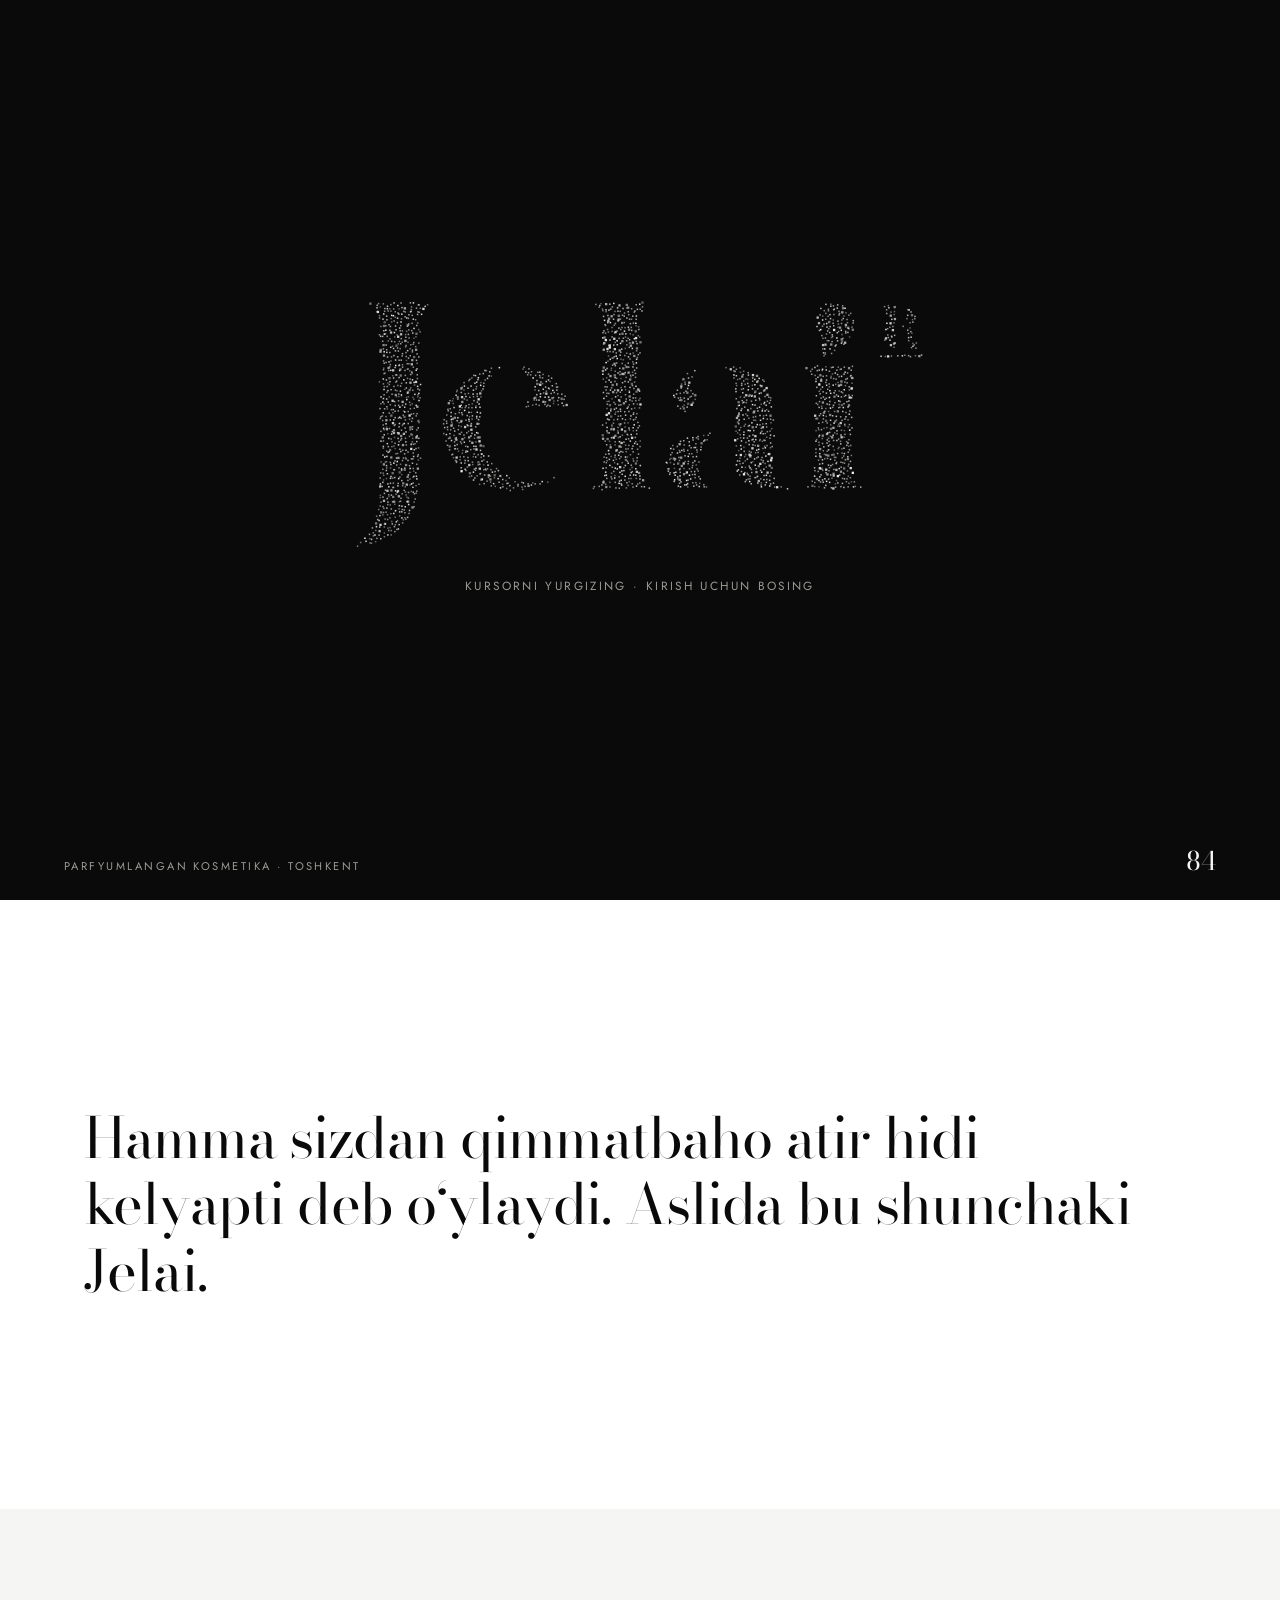
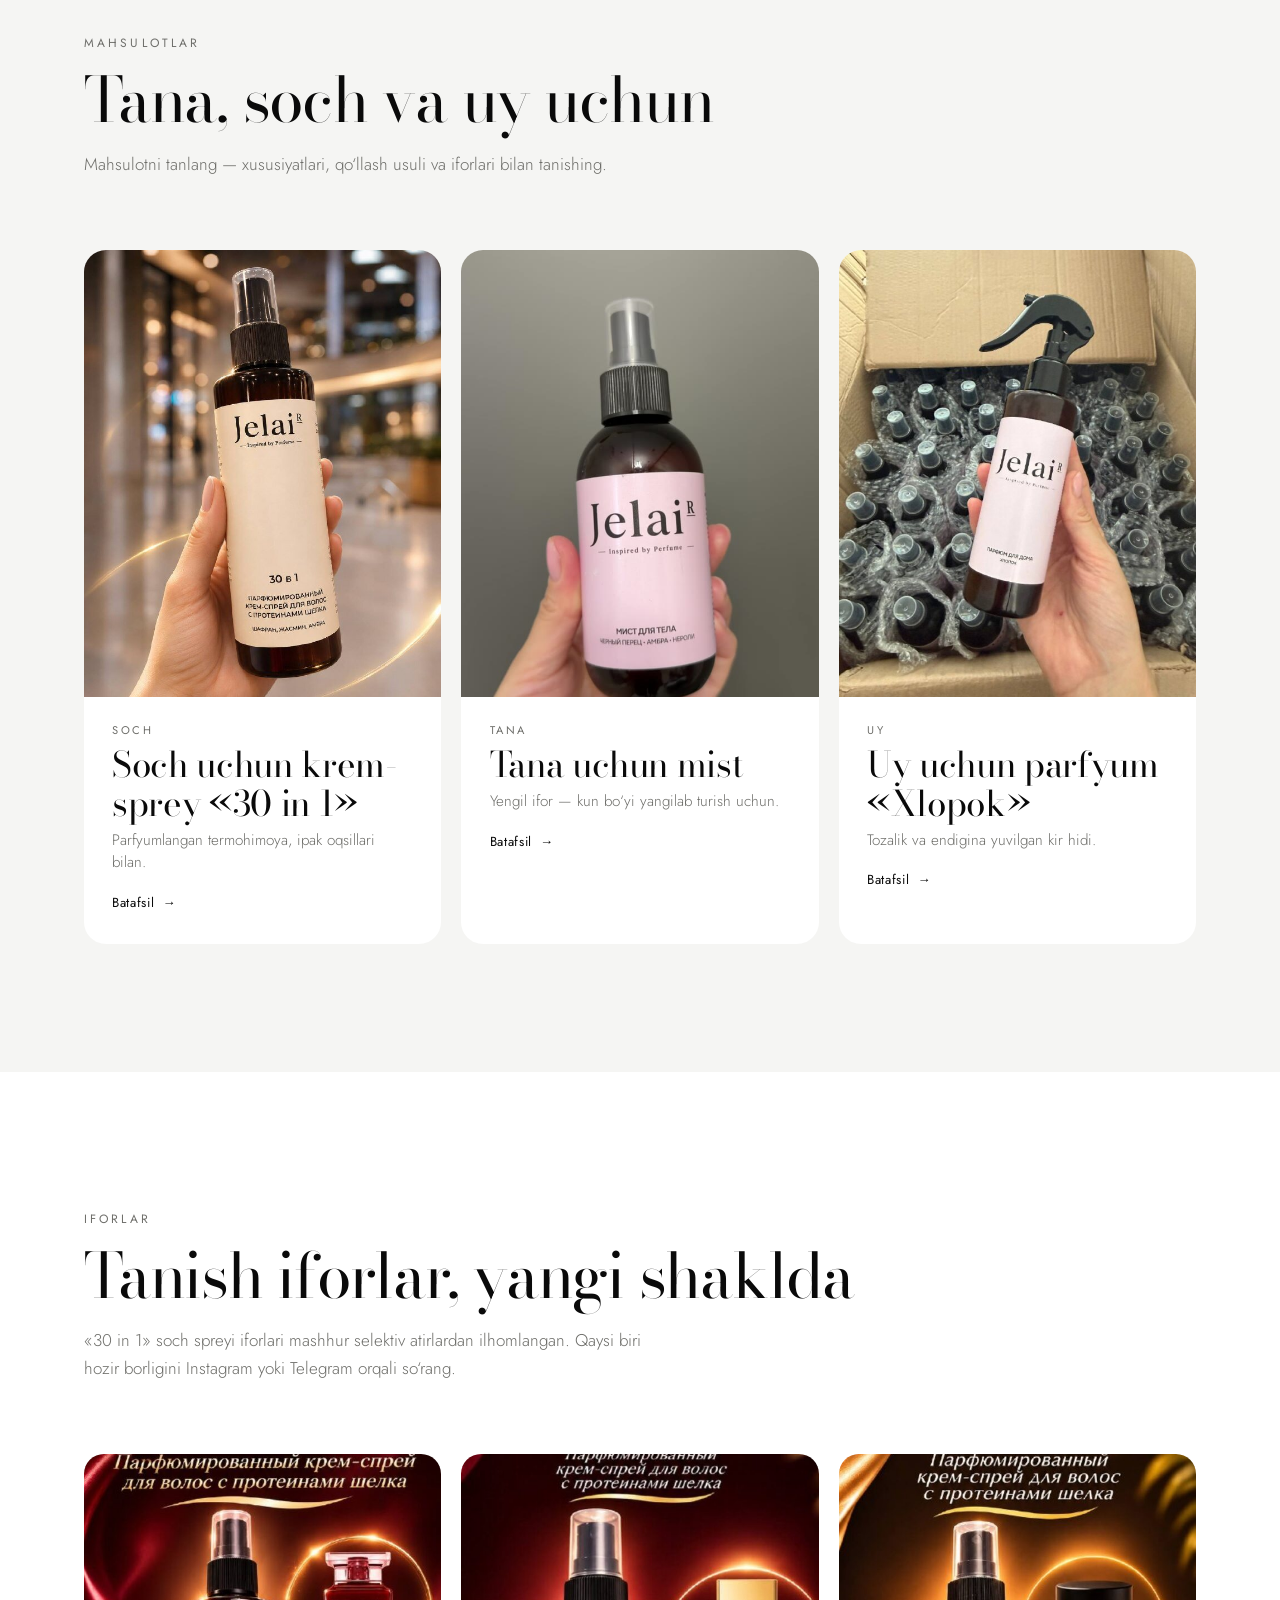
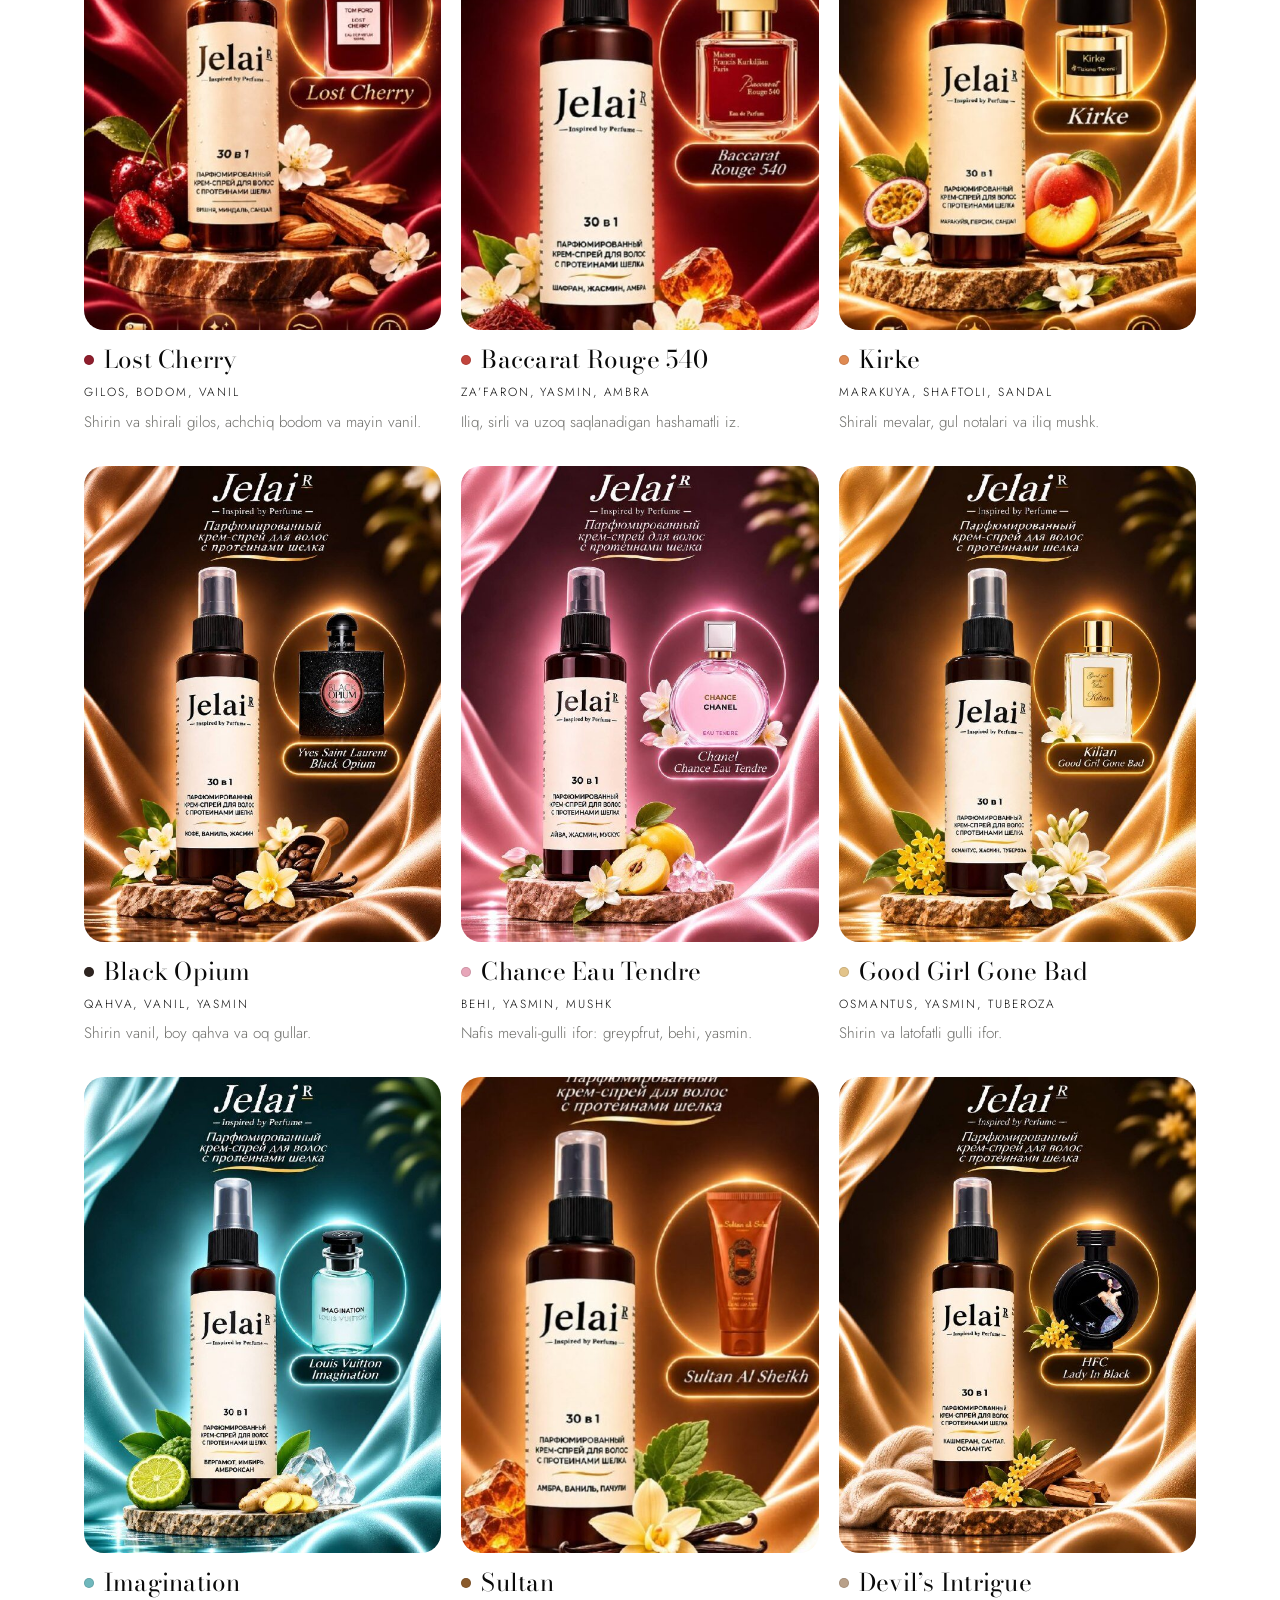
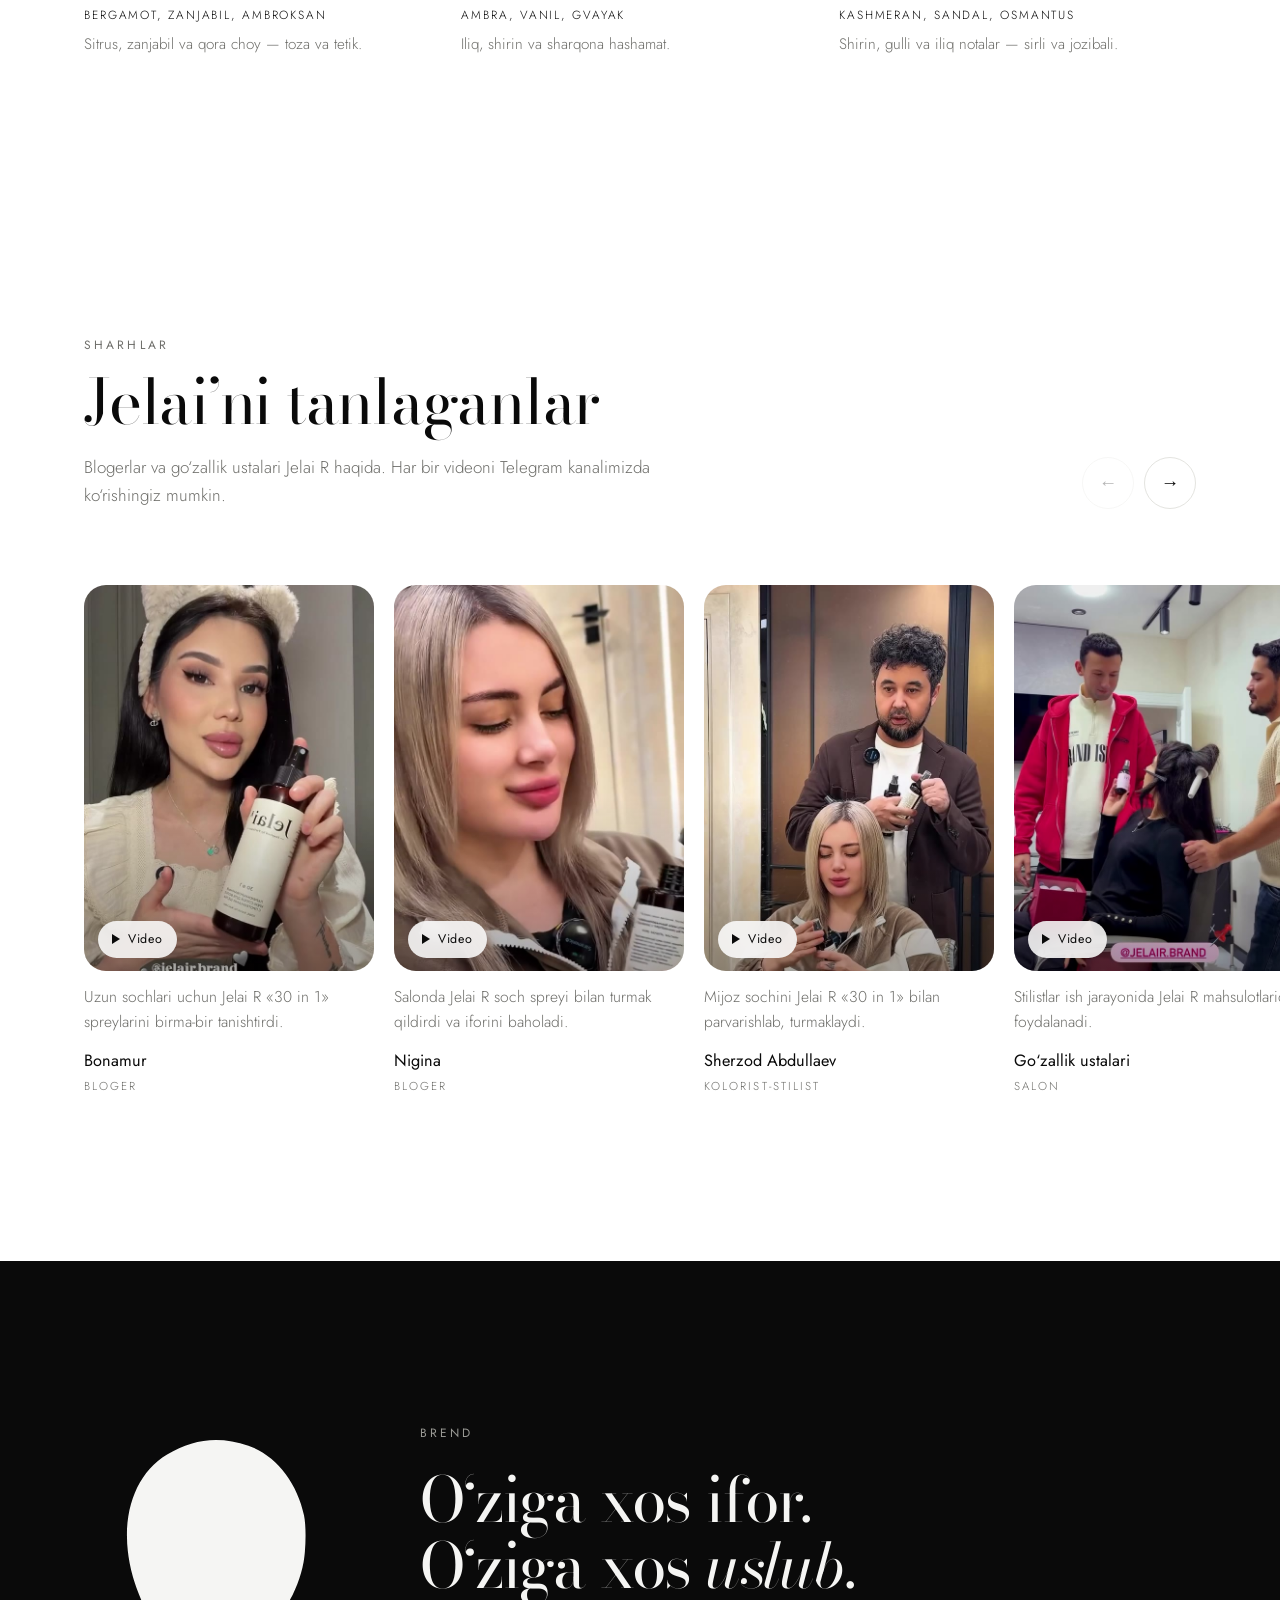
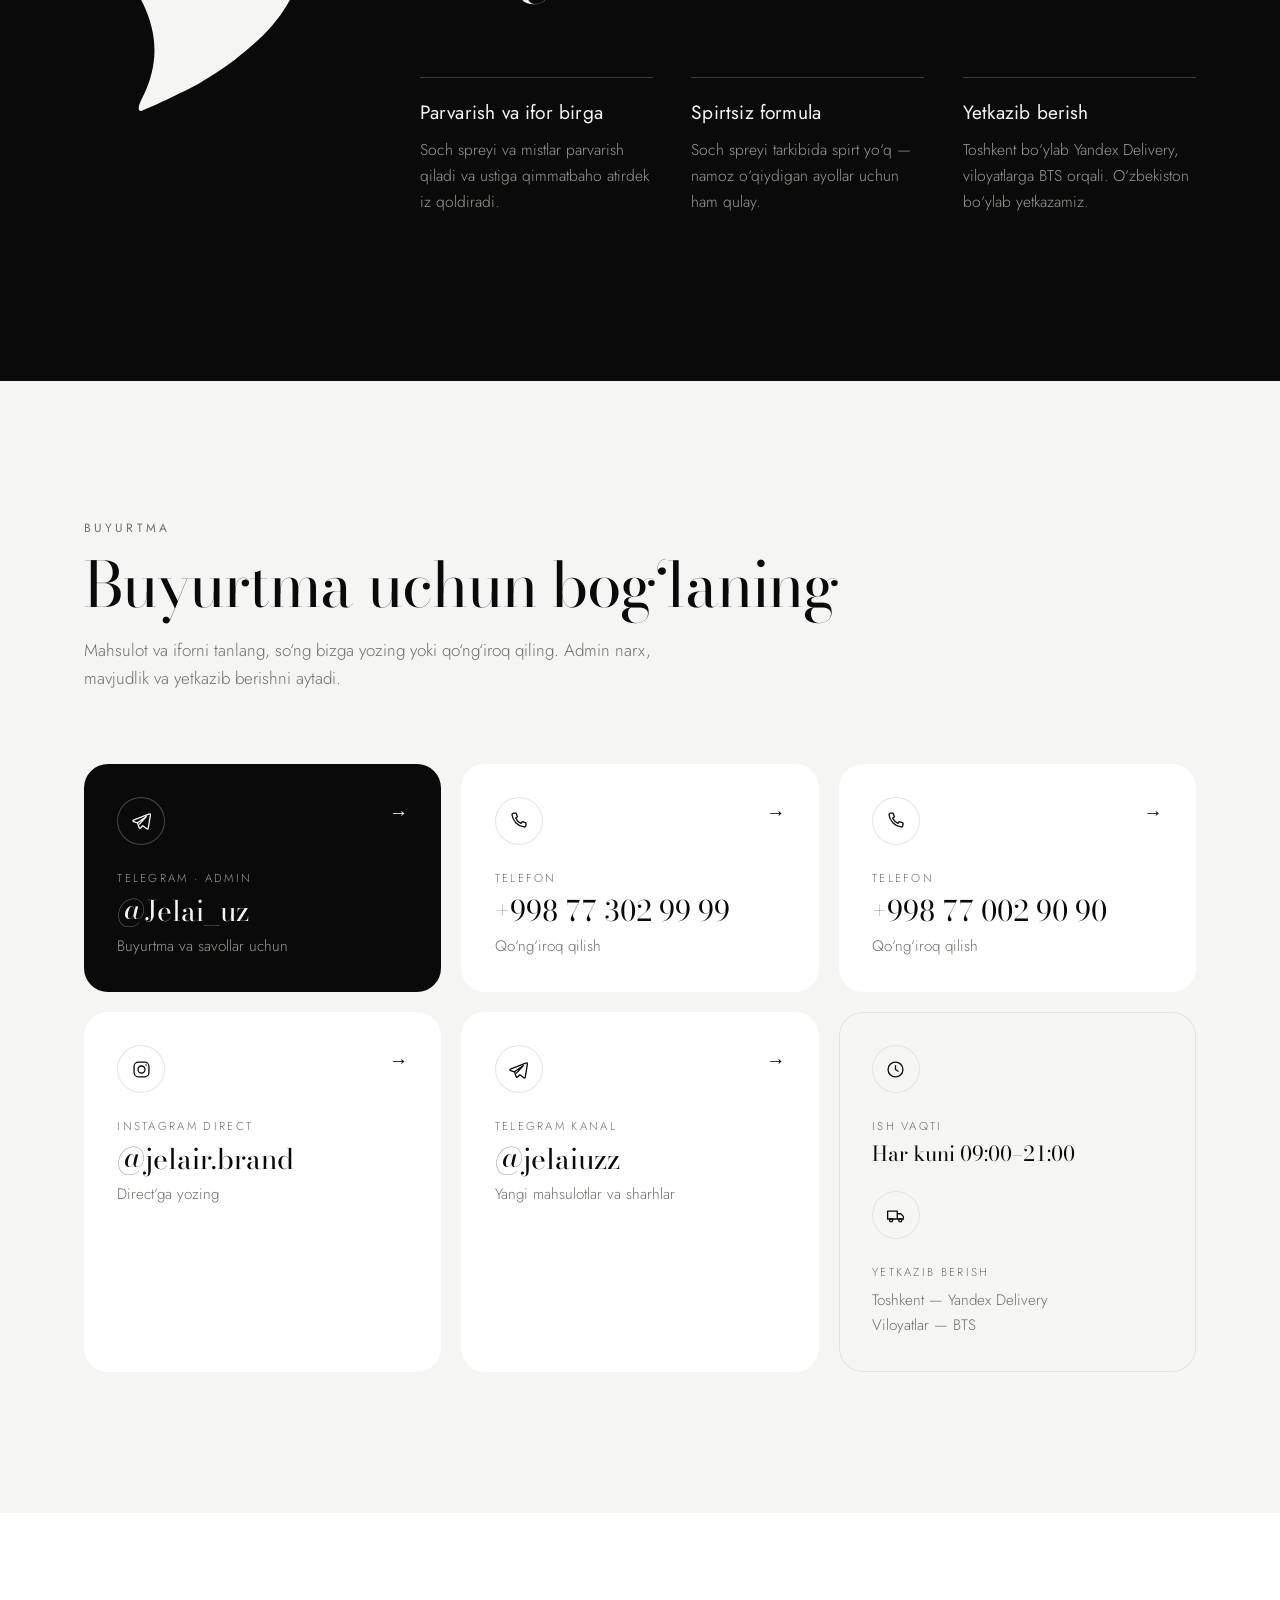
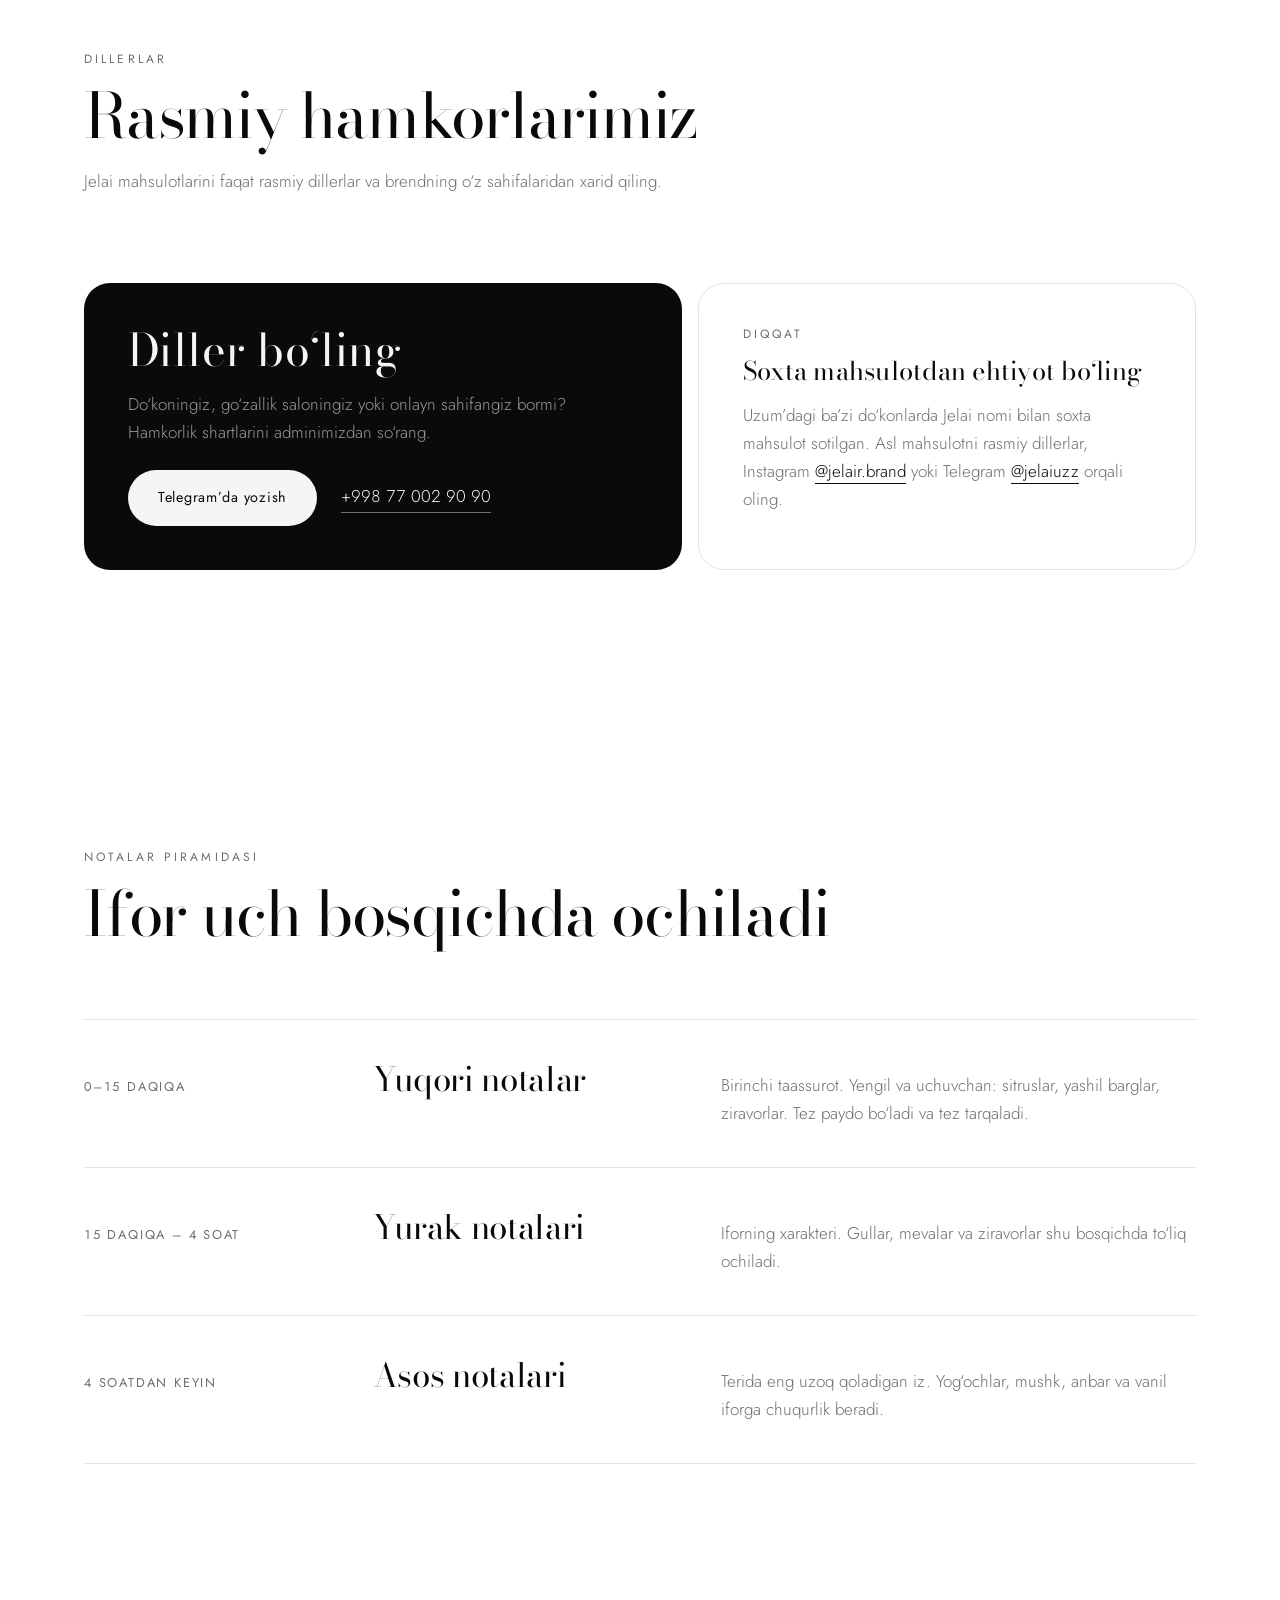
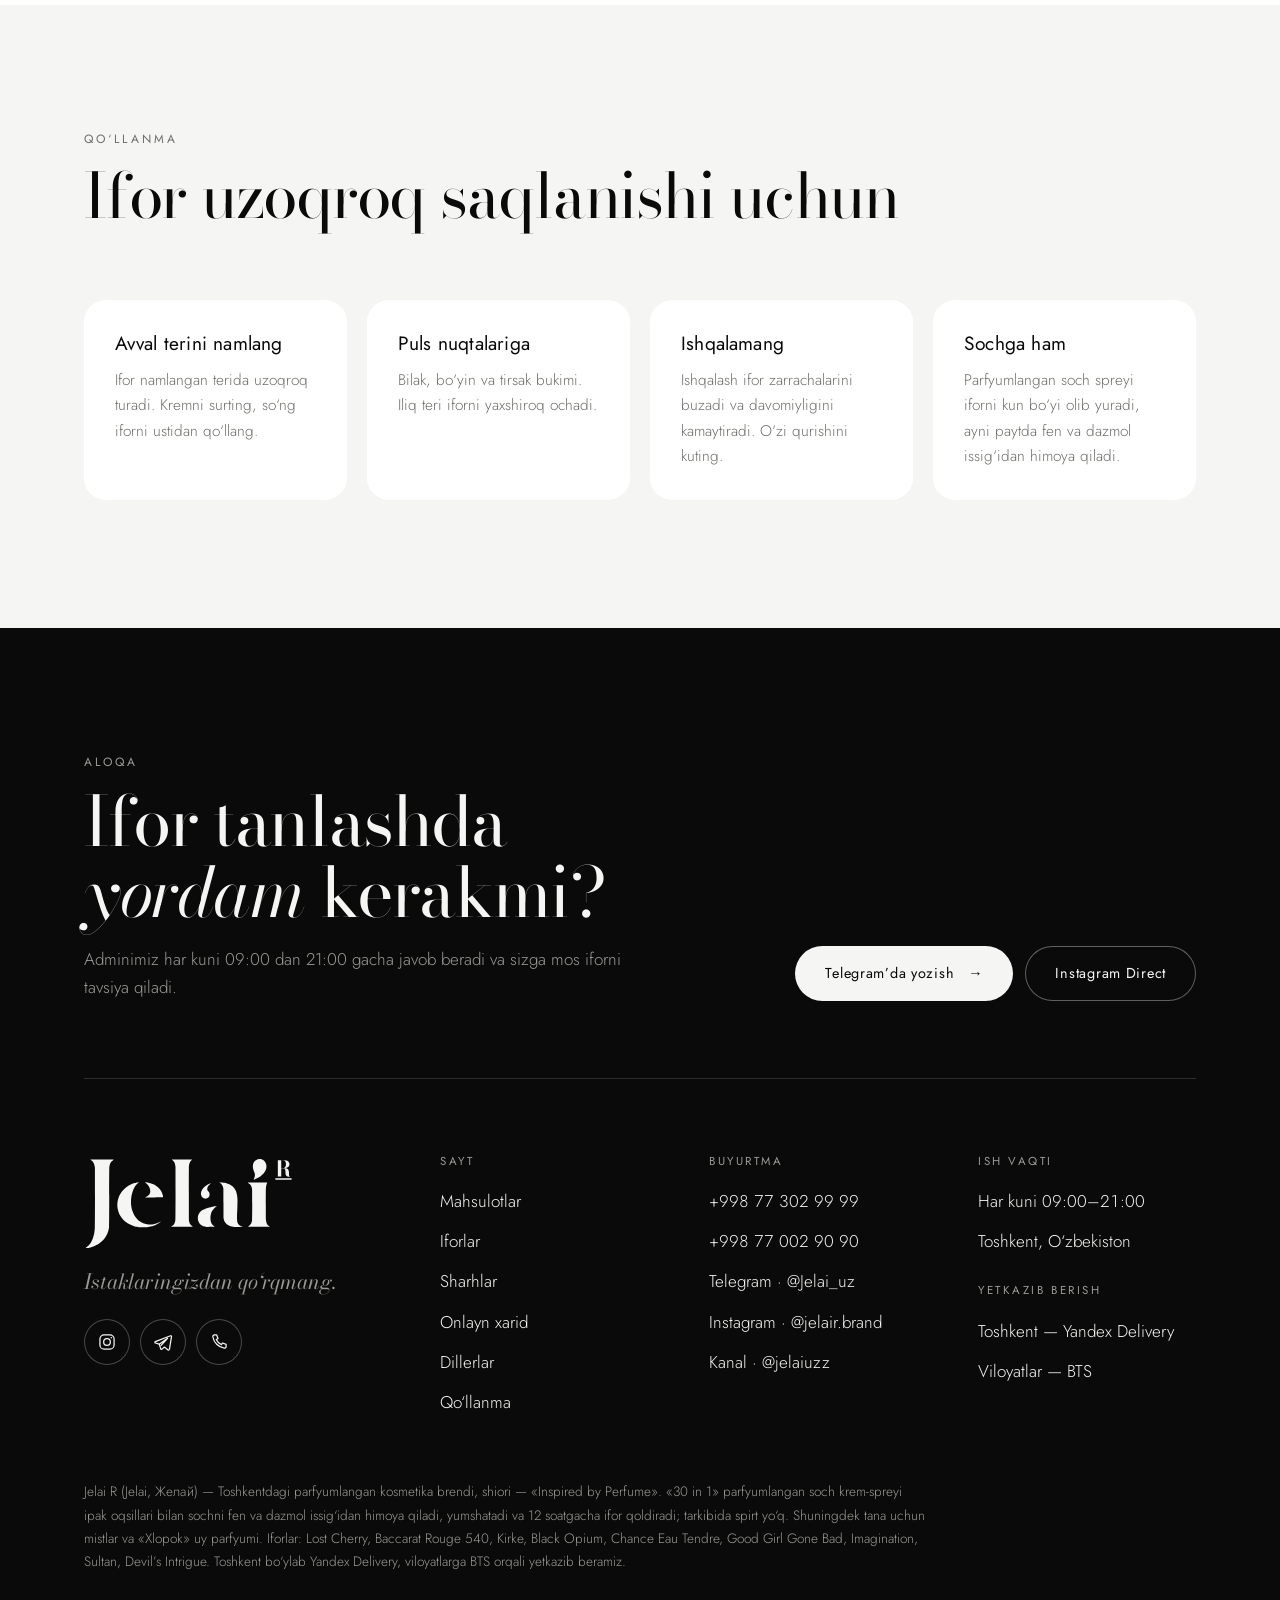
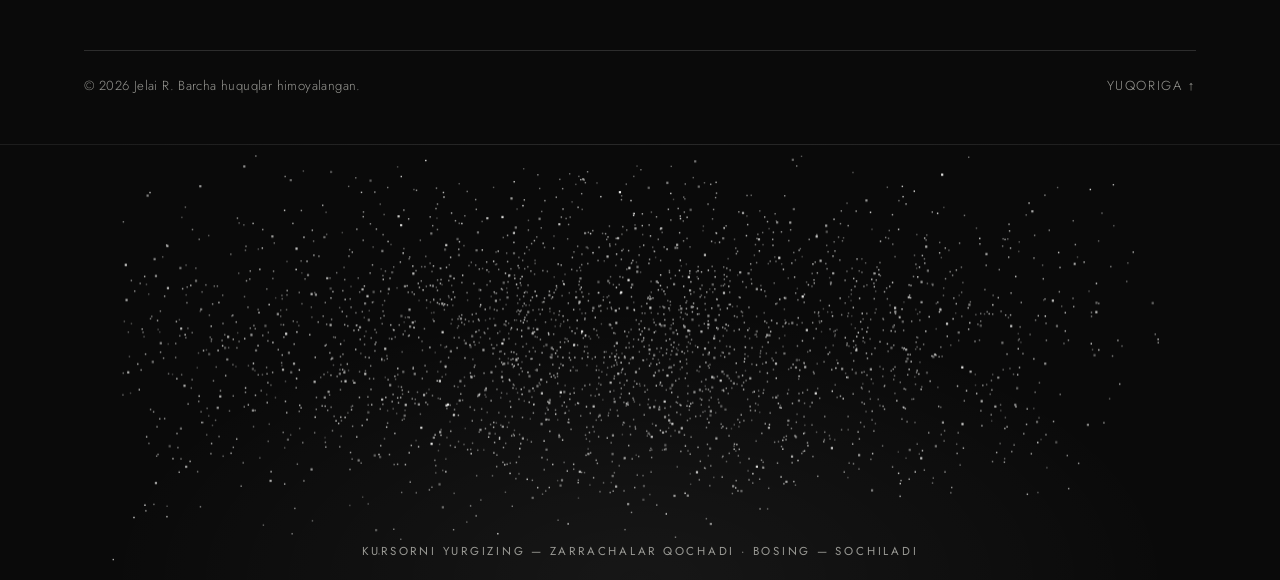
==== commit 18a83518: "Prepare GitHub Pages deploy on jelair.uz Adds a CNAME for the custom domain and a 404 page, and poin" ====
--- a/index.html
+++ b/index.html
@@ -8,11 +8,11 @@
 <meta name="keywords" content="Jelai, Jelai R, JelaiR, Jelair, Jelai uz, Jelai Toshkent, Желай, Jelai 30 в 1, soch uchun termohimoya, parfyumlangan soch spreyi, tana uchun mist, uy parfyumi, термозащита для волос, парфюмированный спрей для волос, мист для тела, Ташкент">
 <meta name="robots" content="index, follow, max-image-preview:large, max-snippet:-1">
 <meta name="author" content="Jelai">
-<link rel="canonical" href="https://zerrolvl.github.io/jelair/">
-<link rel="alternate" hreflang="uz" href="https://zerrolvl.github.io/jelair/">
-<link rel="alternate" hreflang="ru" href="https://zerrolvl.github.io/jelair/ru/">
-<link rel="alternate" hreflang="en" href="https://zerrolvl.github.io/jelair/en/">
-<link rel="alternate" hreflang="x-default" href="https://zerrolvl.github.io/jelair/">
+<link rel="canonical" href="https://jelair.uz/">
+<link rel="alternate" hreflang="uz" href="https://jelair.uz/">
+<link rel="alternate" hreflang="ru" href="https://jelair.uz/ru/">
+<link rel="alternate" hreflang="en" href="https://jelair.uz/en/">
+<link rel="alternate" hreflang="x-default" href="https://jelair.uz/">
 <meta name="geo.region" content="UZ-TK">
 <meta name="geo.placename" content="Toshkent">
 <meta name="theme-color" content="#ffffff" media="(prefers-color-scheme: light)">
@@ -22,17 +22,17 @@
 <meta property="og:site_name" content="Jelai">
 <meta property="og:locale" content="uz_UZ">
 <meta property="og:locale:alternate" content="ru_RU">
-<meta property="og:url" content="https://zerrolvl.github.io/jelair/">
+<meta property="og:url" content="https://jelair.uz/">
 <meta property="og:title" content="Jelai R — parfyumlangan kosmetika, Toshkent">
 <meta property="og:description" content="Istaklaringizdan qo‘rqmang. «30 in 1» parfyumlangan soch spreyi, tana uchun mistlar va uy parfyumi selektiv atirlar iforida. O‘zbekiston bo‘ylab yetkazib berish.">
-<meta property="og:image" content="https://zerrolvl.github.io/jelair/og-image.jpg">
+<meta property="og:image" content="https://jelair.uz/og-image.jpg">
 <meta property="og:image:width" content="1200">
 <meta property="og:image:height" content="630">
 <meta property="og:image:alt" content="Jelai logotipi">
 <meta name="twitter:card" content="summary_large_image">
 <meta name="twitter:title" content="Jelai R — parfyumlangan kosmetika, Toshkent">
 <meta name="twitter:description" content="«30 in 1» parfyumlangan soch spreyi, tana uchun mistlar va uy parfyumi selektiv atirlar iforida.">
-<meta name="twitter:image" content="https://zerrolvl.github.io/jelair/og-image.jpg">
+<meta name="twitter:image" content="https://jelair.uz/og-image.jpg">
 <!-- Search Console / Yandex Webmaster tasdiqlash kodlarini shu yerga qo‘ying:
 <meta name="google-site-verification" content="...">
 <meta name="yandex-verification" content="..."> -->
@@ -40,7 +40,7 @@
 <link rel="icon" href="icon-192.png" type="image/png" sizes="192x192">
 <link rel="apple-touch-icon" href="apple-touch-icon.png">
 <link rel="manifest" href="site.webmanifest">
-<script type="application/ld+json">{"@context": "https://schema.org", "@graph": [{"@type": "Organization", "@id": "https://zerrolvl.github.io/jelair/#org", "name": "Jelai", "alternateName": ["Jelai R", "JelaiR", "Jelair", "Jelai.uz", "Jelai Uzbekistan", "Желай"], "url": "https://zerrolvl.github.io/jelair/", "logo": "https://zerrolvl.github.io/jelair/icon-512.png", "image": "https://zerrolvl.github.io/jelair/og-image.jpg", "slogan": "Inspired by Perfume", "description": "Jelai R — Toshkentdagi parfyumlangan kosmetika brendi: «30 in 1» parfyumlangan soch krem-spreyi, tana uchun mistlar va uy parfyumi. O‘zbekiston bo‘ylab yetkazib berish.", "sameAs": ["https://www.instagram.com/jelair.brand/", "https://t.me/jelaiuzz", "https://taplink.cc/jelai.uz"], "contactPoint": [{"@type": "ContactPoint", "telephone": "+998773029999", "contactType": "sales", "areaServed": "UZ", "availableLanguage": ["uz", "ru"]}, {"@type": "ContactPoint", "telephone": "+998770029090", "contactType": "customer service", "areaServed": "UZ", "availableLanguage": ["uz", "ru"]}]}, {"@type": "Store", "@id": "https://zerrolvl.github.io/jelair/#store", "name": "Jelai — parfyumlangan kosmetika", "url": "https://zerrolvl.github.io/jelair/", "image": "https://zerrolvl.github.io/jelair/og-image.jpg", "logo": "https://zerrolvl.github.io/jelair/icon-512.png", "telephone": "+998773029999", "priceRange": "$$", "currenciesAccepted": "UZS", "address": {"@type": "PostalAddress", "addressLocality": "Toshkent", "addressRegion": "Toshkent", "addressCountry": "UZ"}, "areaServed": {"@type": "Country", "name": "O‘zbekiston"}, "openingHoursSpecification": [{"@type": "OpeningHoursSpecification", "dayOfWeek": ["Monday", "Tuesday", "Wednesday", "Thursday", "Friday", "Saturday", "Sunday"], "opens": "09:00", "closes": "21:00"}], "brand": {"@id": "https://zerrolvl.github.io/jelair/#org"}, "parentOrganization": {"@id": "https://zerrolvl.github.io/jelair/#org"}}, {"@type": "WebSite", "@id": "https://zerrolvl.github.io/jelair/#site", "url": "https://zerrolvl.github.io/jelair/", "name": "Jelai", "alternateName": "Jelai Uzbekistan", "inLanguage": "uz", "publisher": {"@id": "https://zerrolvl.github.io/jelair/#org"}}, {"@type": "WebPage", "@id": "https://zerrolvl.github.io/jelair/#page", "url": "https://zerrolvl.github.io/jelair/", "name": "Jelai R — parfyumlangan soch spreyi, mist va uy parfyumi | Toshkent", "isPartOf": {"@id": "https://zerrolvl.github.io/jelair/#site"}, "about": {"@id": "https://zerrolvl.github.io/jelair/#org"}, "inLanguage": "uz", "primaryImageOfPage": {"@type": "ImageObject", "url": "https://zerrolvl.github.io/jelair/og-image.jpg", "width": 1200, "height": 630}}, {"@type": "ItemList", "name": "Jelai R mahsulotlari", "itemListElement": [{"@type": "ListItem", "position": 1, "name": "Jelai R «30 in 1» parfyumlangan soch krem-spreyi"}, {"@type": "ListItem", "position": 2, "name": "Jelai R tana uchun mist"}, {"@type": "ListItem", "position": 3, "name": "Jelai R uy uchun parfyum «Xlopok»"}]}]}</script>
+<script type="application/ld+json">{"@context": "https://schema.org", "@graph": [{"@type": "Organization", "@id": "https://jelair.uz/#org", "name": "Jelai", "alternateName": ["Jelai R", "JelaiR", "Jelair", "Jelai.uz", "Jelai Uzbekistan", "Желай"], "url": "https://jelair.uz/", "logo": "https://jelair.uz/icon-512.png", "image": "https://jelair.uz/og-image.jpg", "slogan": "Inspired by Perfume", "description": "Jelai R — Toshkentdagi parfyumlangan kosmetika brendi: «30 in 1» parfyumlangan soch krem-spreyi, tana uchun mistlar va uy parfyumi. O‘zbekiston bo‘ylab yetkazib berish.", "sameAs": ["https://www.instagram.com/jelair.brand/", "https://t.me/jelaiuzz", "https://taplink.cc/jelai.uz"], "contactPoint": [{"@type": "ContactPoint", "telephone": "+998773029999", "contactType": "sales", "areaServed": "UZ", "availableLanguage": ["uz", "ru"]}, {"@type": "ContactPoint", "telephone": "+998770029090", "contactType": "customer service", "areaServed": "UZ", "availableLanguage": ["uz", "ru"]}]}, {"@type": "Store", "@id": "https://jelair.uz/#store", "name": "Jelai — parfyumlangan kosmetika", "url": "https://jelair.uz/", "image": "https://jelair.uz/og-image.jpg", "logo": "https://jelair.uz/icon-512.png", "telephone": "+998773029999", "priceRange": "$$", "currenciesAccepted": "UZS", "address": {"@type": "PostalAddress", "addressLocality": "Toshkent", "addressRegion": "Toshkent", "addressCountry": "UZ"}, "areaServed": {"@type": "Country", "name": "O‘zbekiston"}, "openingHoursSpecification": [{"@type": "OpeningHoursSpecification", "dayOfWeek": ["Monday", "Tuesday", "Wednesday", "Thursday", "Friday", "Saturday", "Sunday"], "opens": "09:00", "closes": "21:00"}], "brand": {"@id": "https://jelair.uz/#org"}, "parentOrganization": {"@id": "https://jelair.uz/#org"}}, {"@type": "WebSite", "@id": "https://jelair.uz/#site", "url": "https://jelair.uz/", "name": "Jelai", "alternateName": "Jelai Uzbekistan", "inLanguage": "uz", "publisher": {"@id": "https://jelair.uz/#org"}}, {"@type": "WebPage", "@id": "https://jelair.uz/#page", "url": "https://jelair.uz/", "name": "Jelai R — parfyumlangan soch spreyi, mist va uy parfyumi | Toshkent", "isPartOf": {"@id": "https://jelair.uz/#site"}, "about": {"@id": "https://jelair.uz/#org"}, "inLanguage": "uz", "primaryImageOfPage": {"@type": "ImageObject", "url": "https://jelair.uz/og-image.jpg", "width": 1200, "height": 630}}, {"@type": "ItemList", "name": "Jelai R mahsulotlari", "itemListElement": [{"@type": "ListItem", "position": 1, "name": "Jelai R «30 in 1» parfyumlangan soch krem-spreyi"}, {"@type": "ListItem", "position": 2, "name": "Jelai R tana uchun mist"}, {"@type": "ListItem", "position": 3, "name": "Jelai R uy uchun parfyum «Xlopok»"}]}]}</script>
 <script>
   document.documentElement.classList.add('js');
   try { var th = localStorage.getItem('jelai-theme'); if (th === 'dark' || th === 'light') document.documentElement.dataset.theme = th; } catch (e) {}
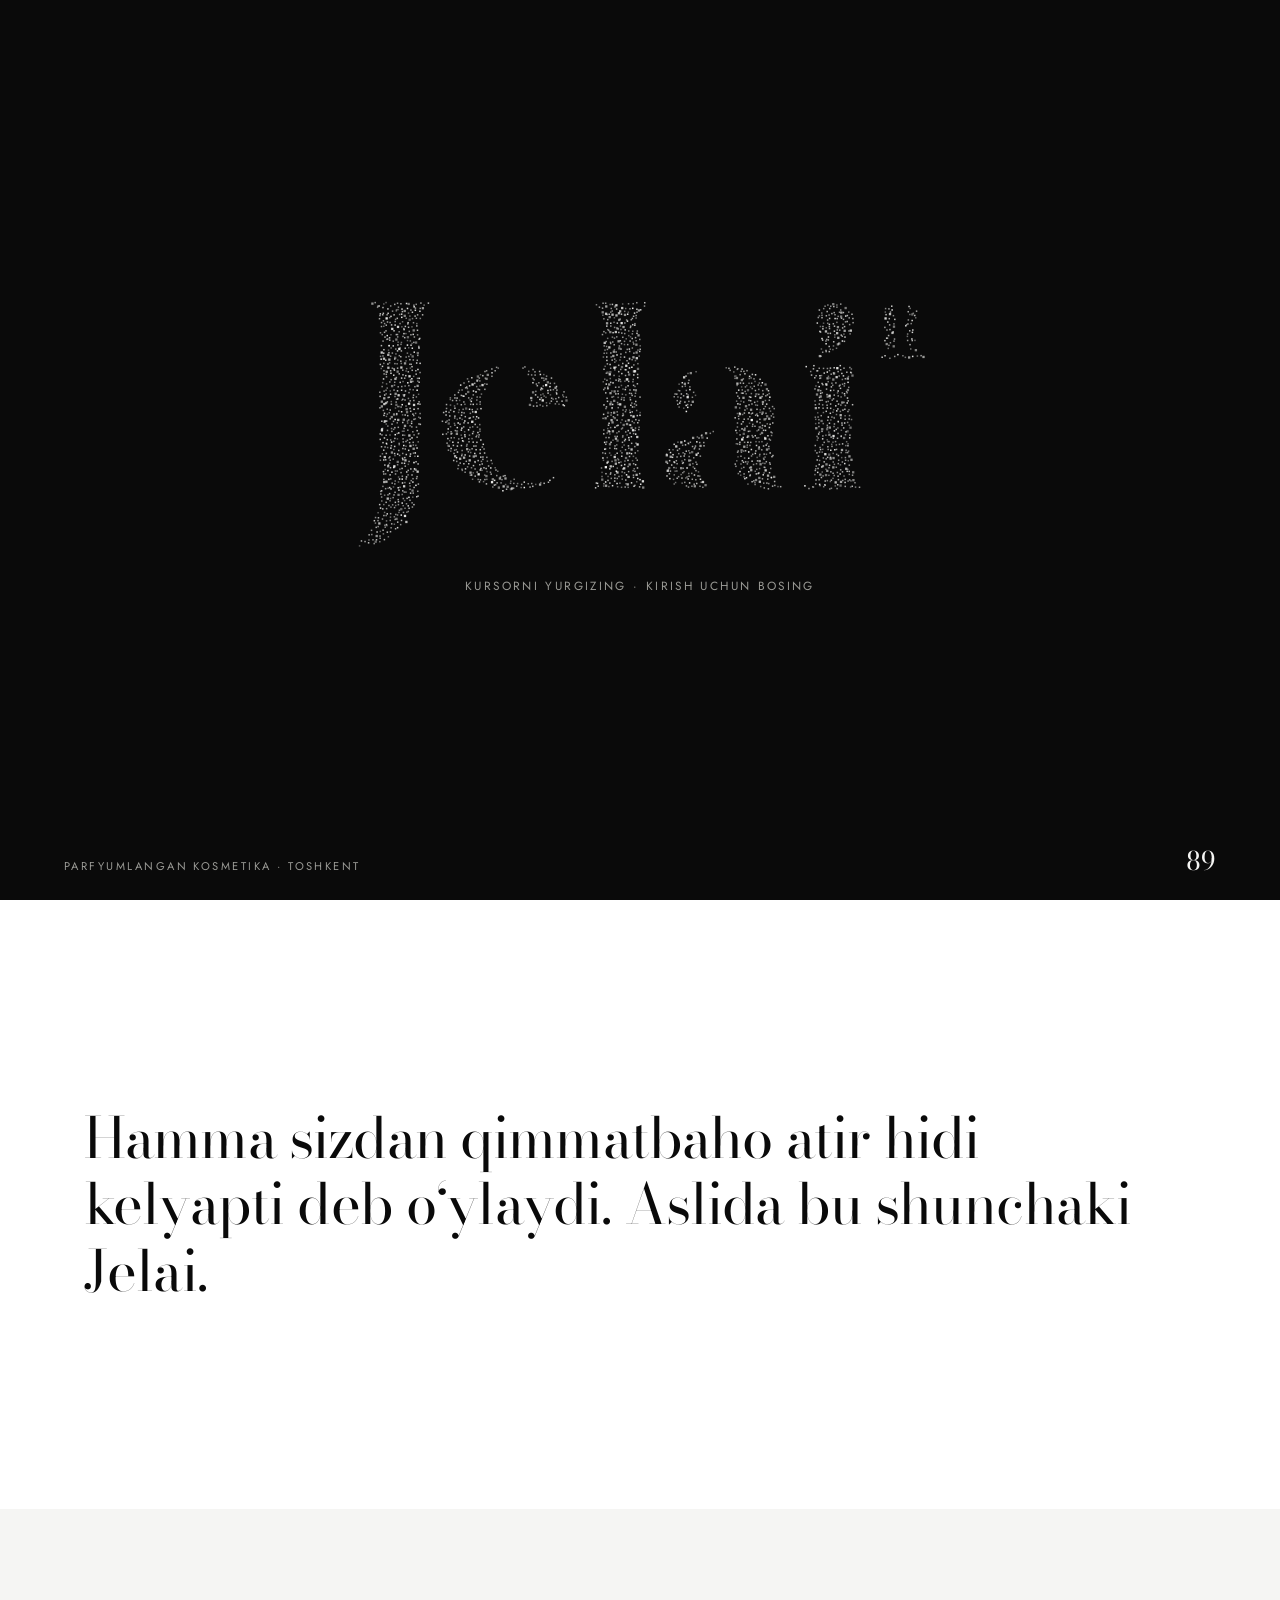
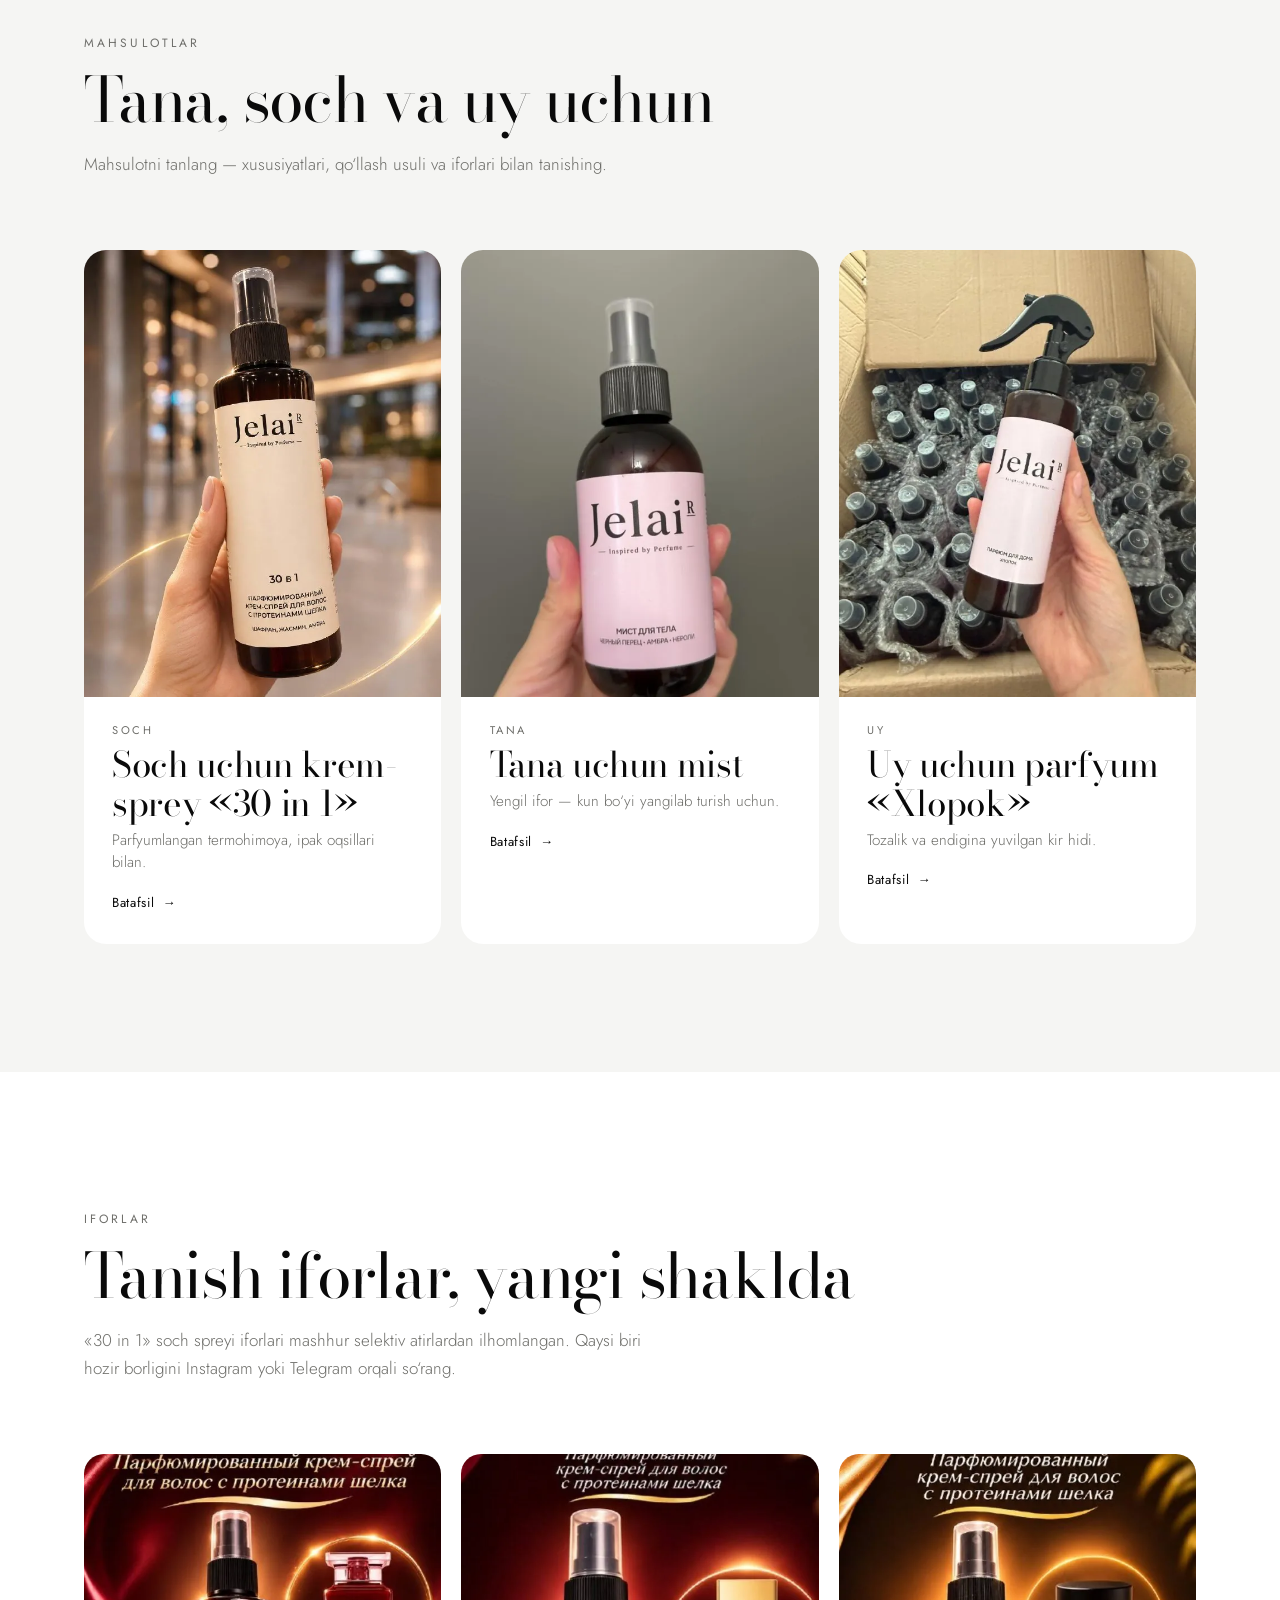
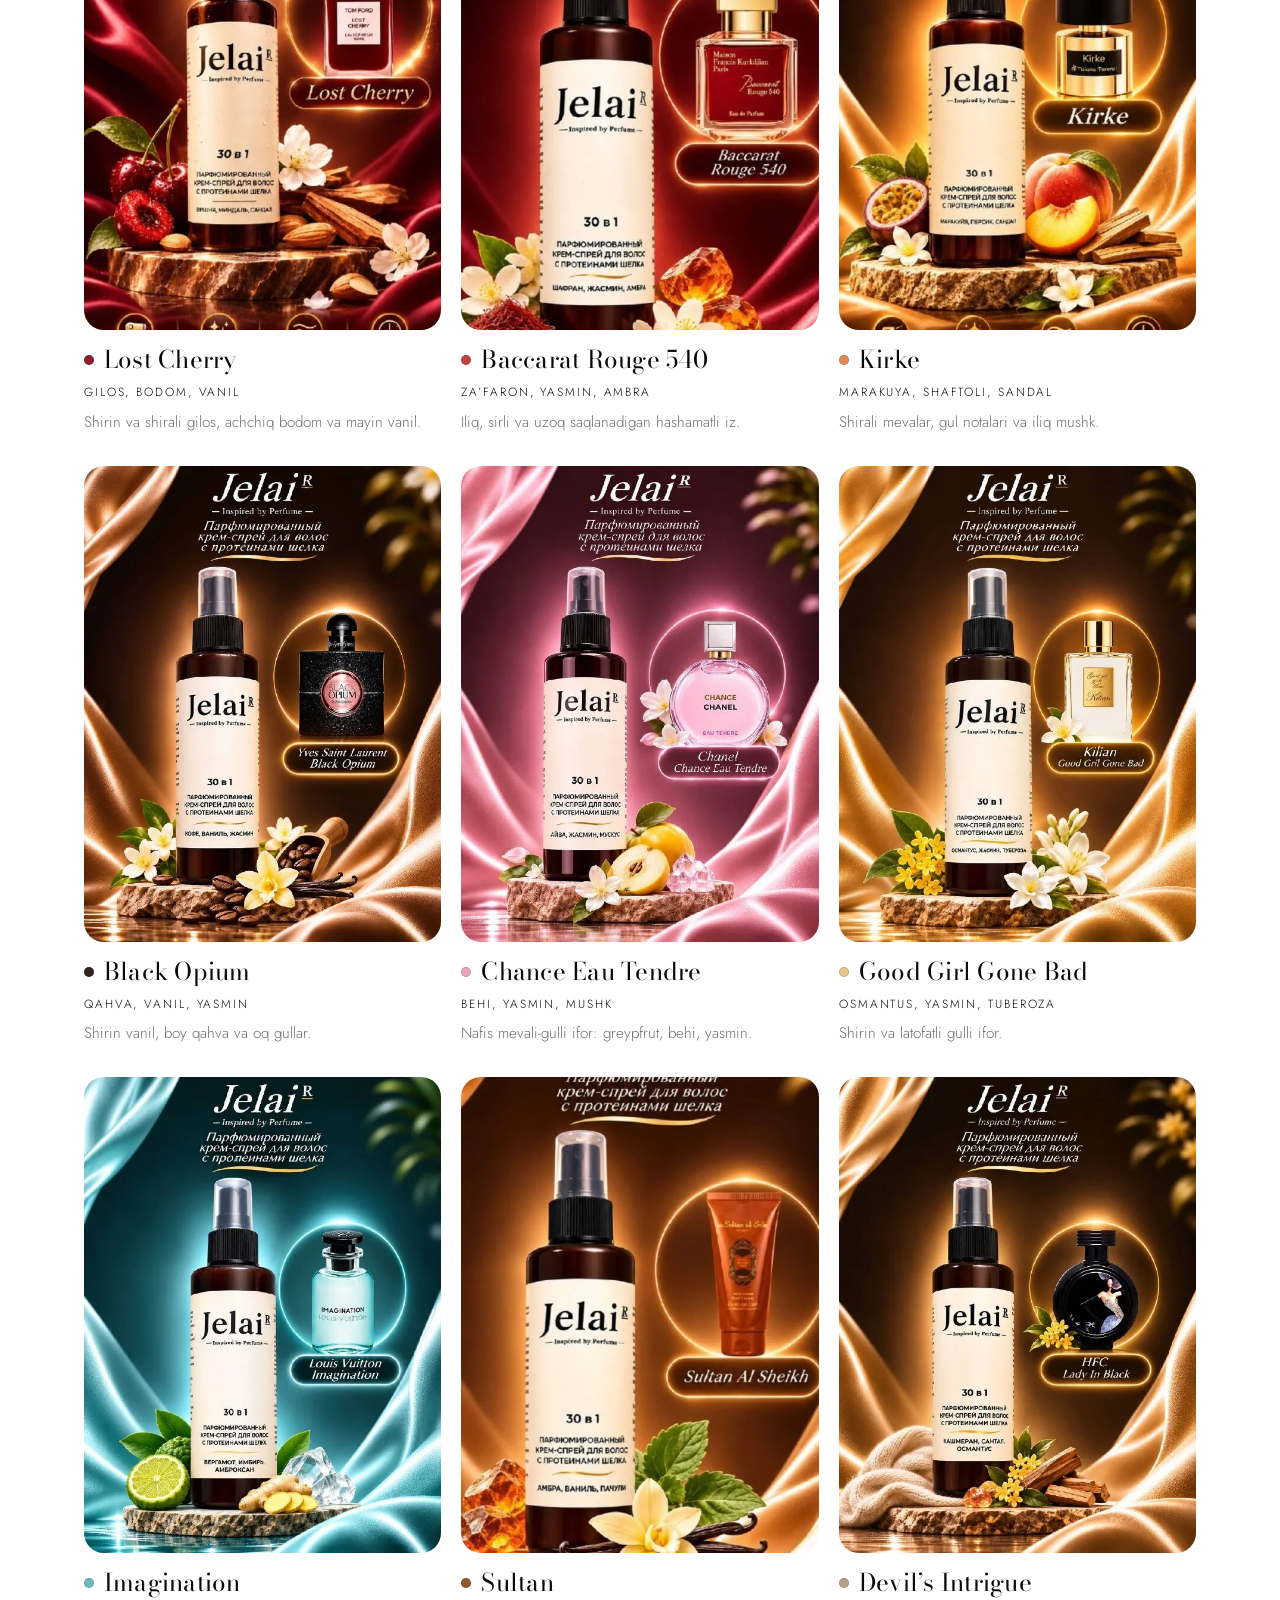
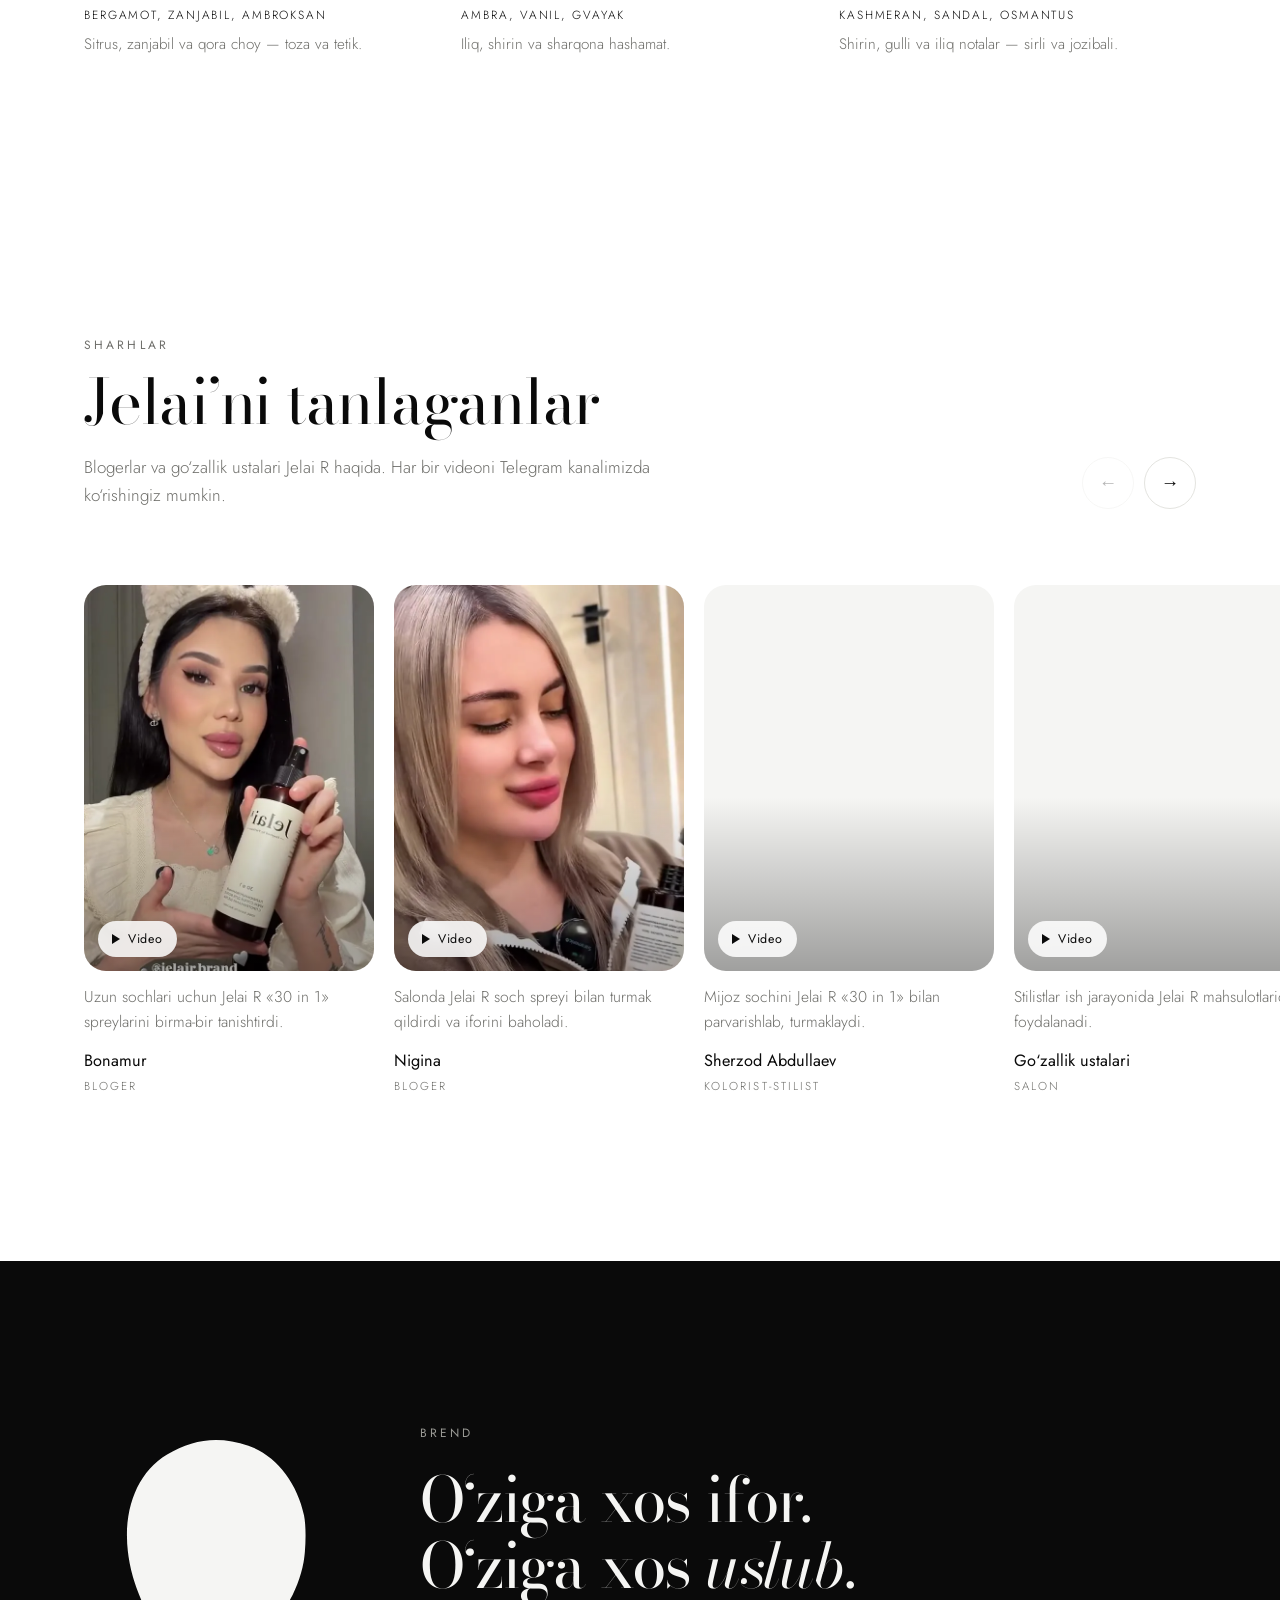
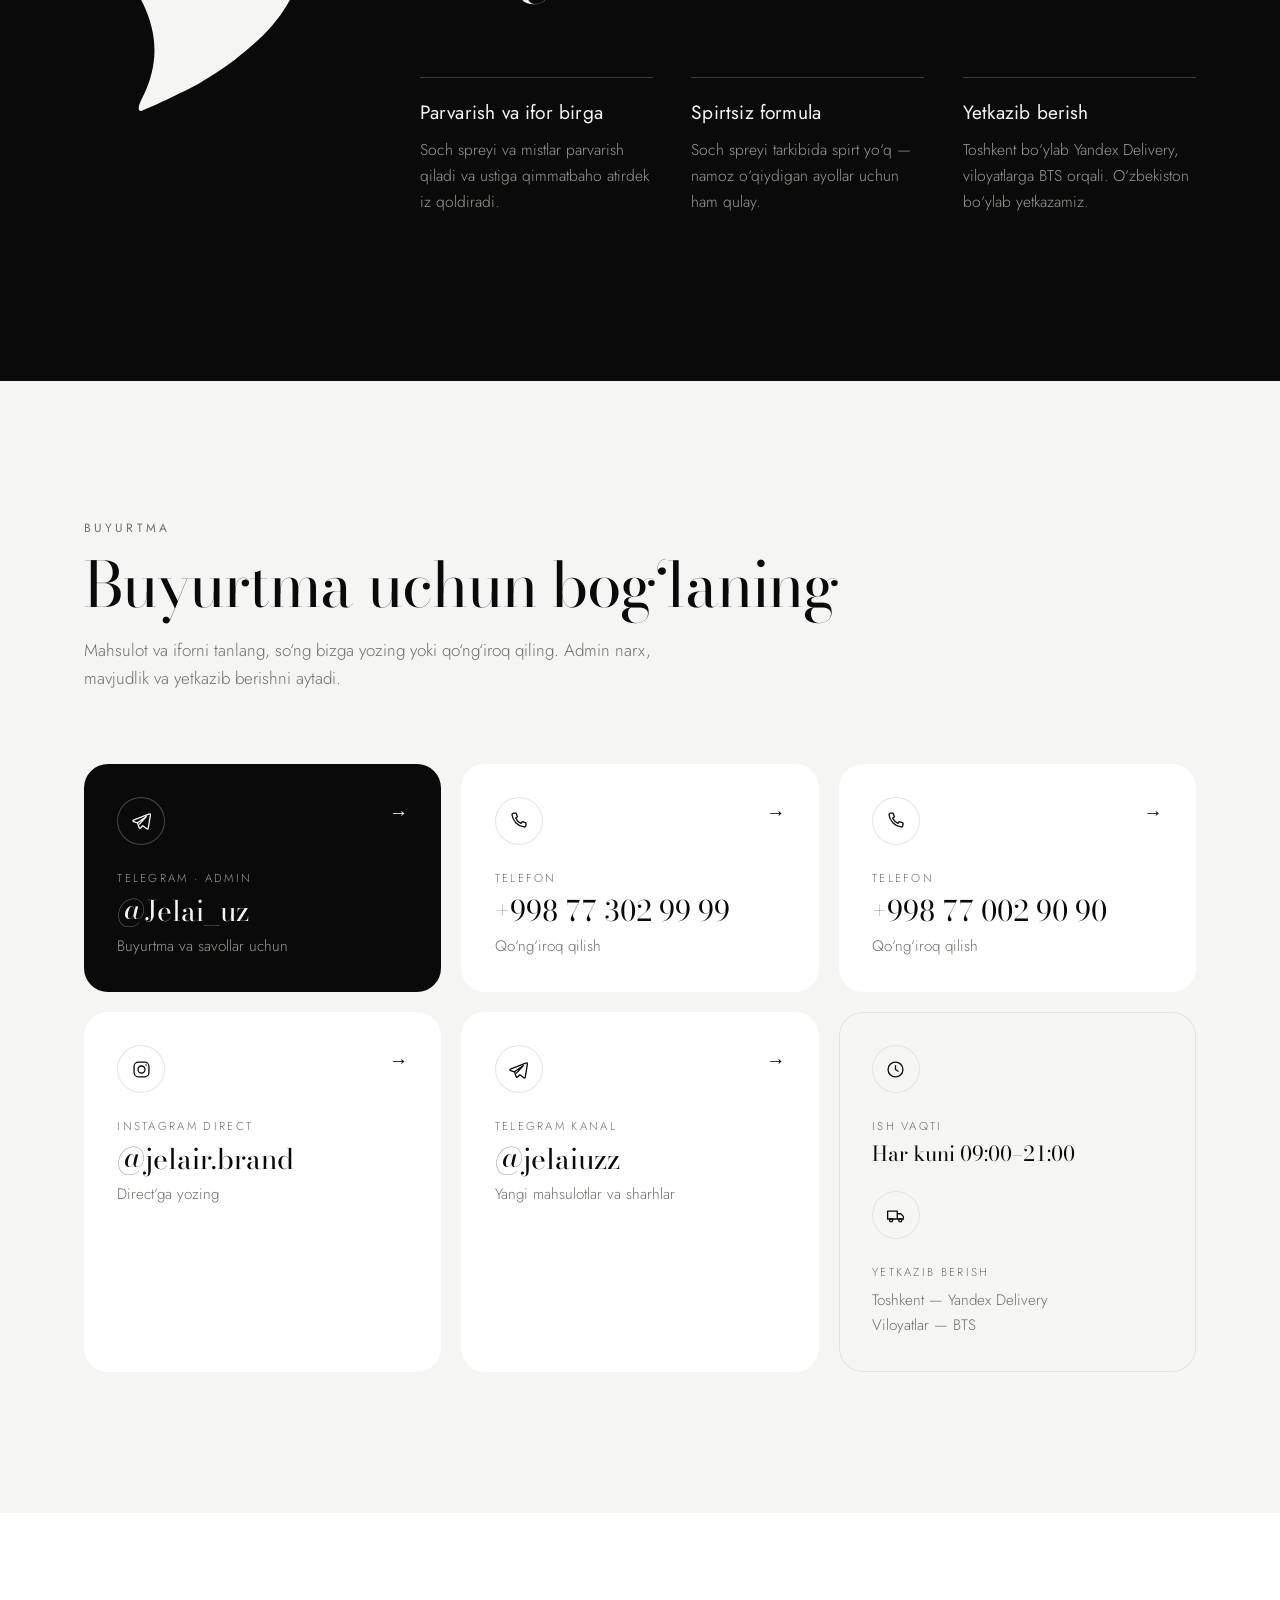
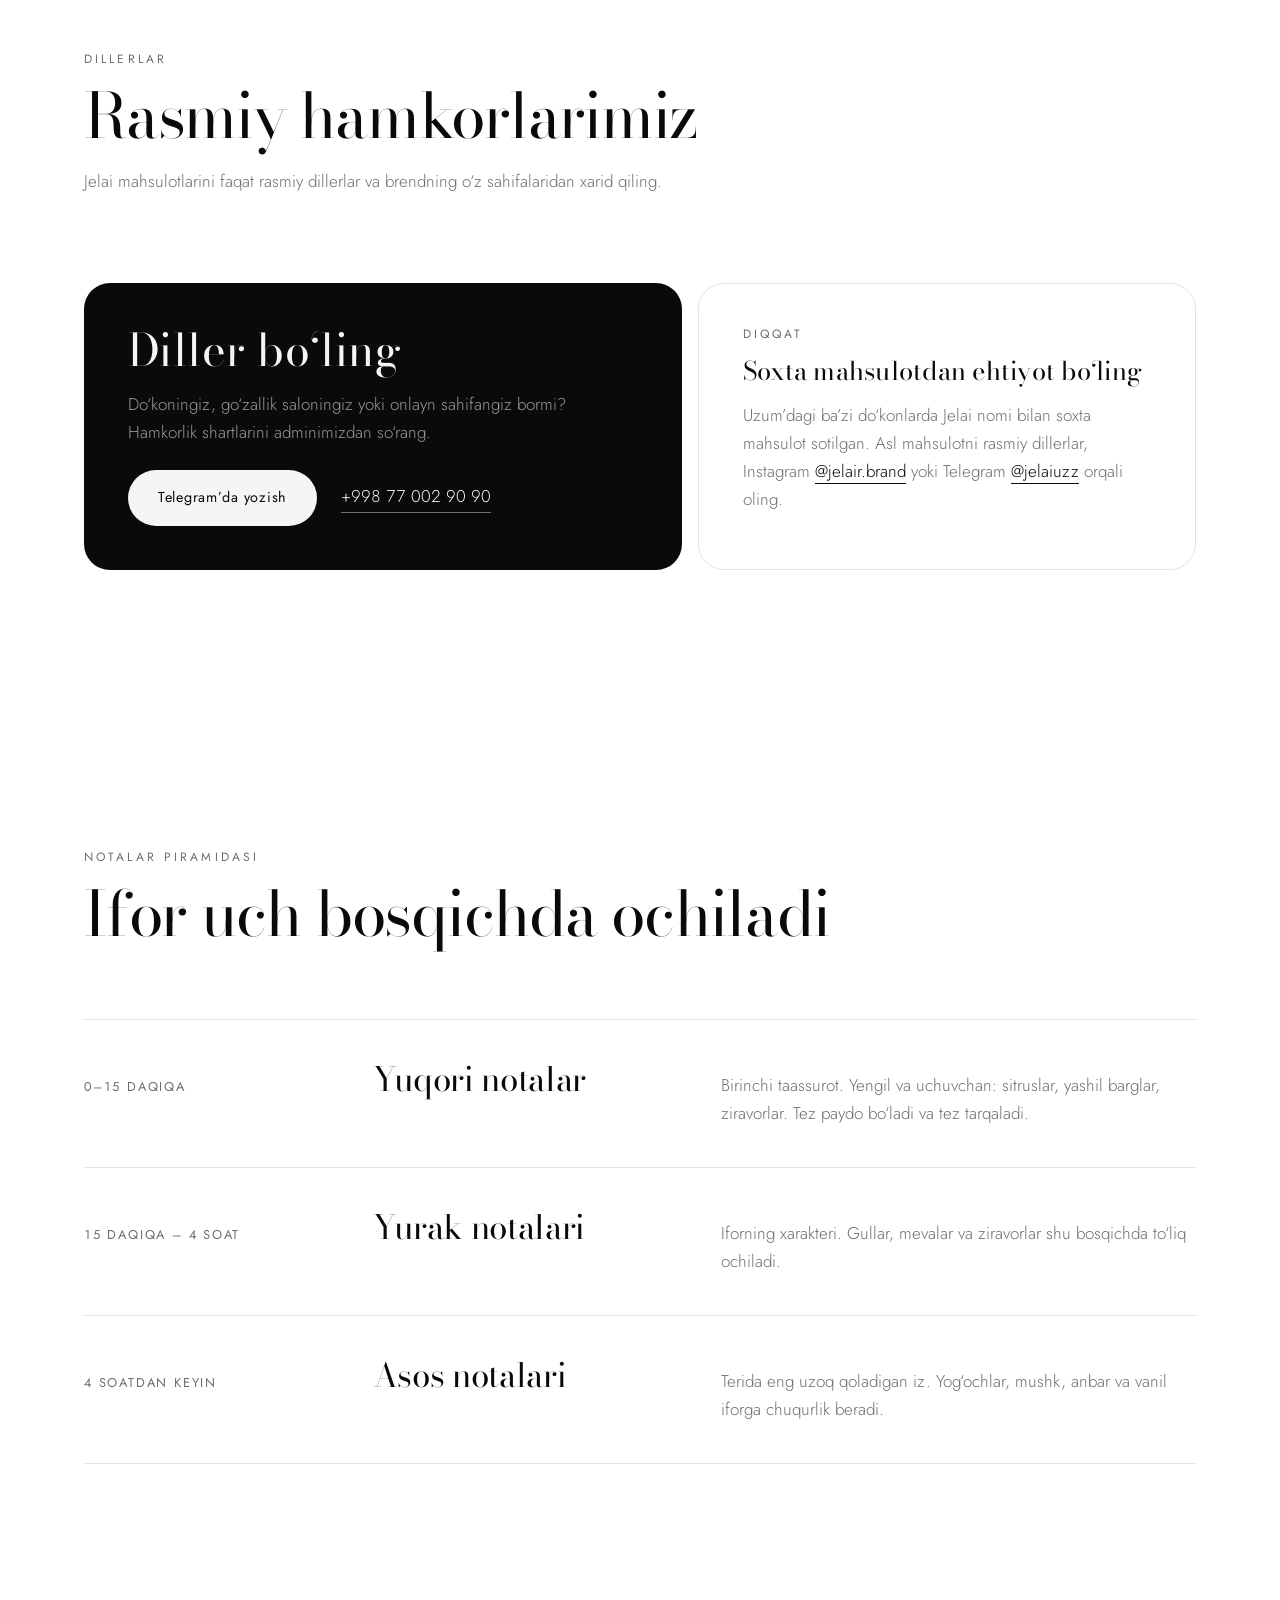
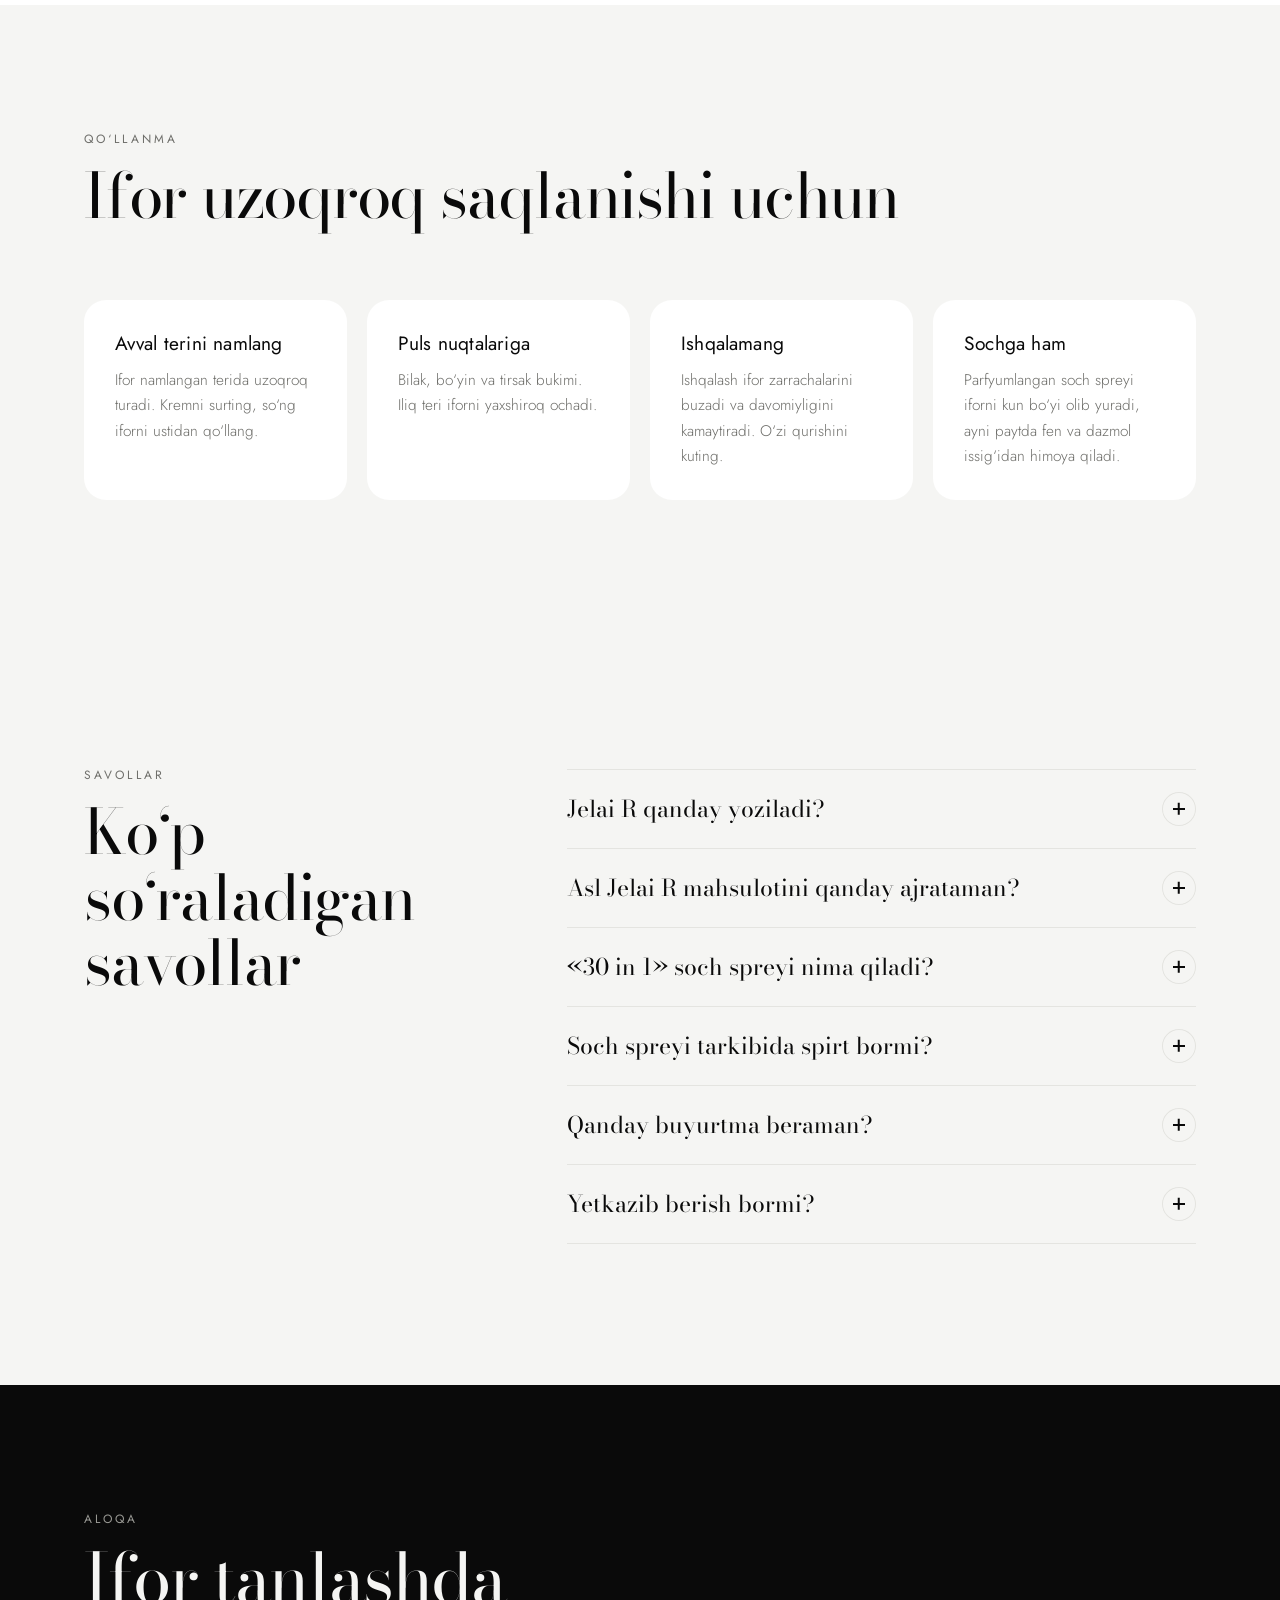
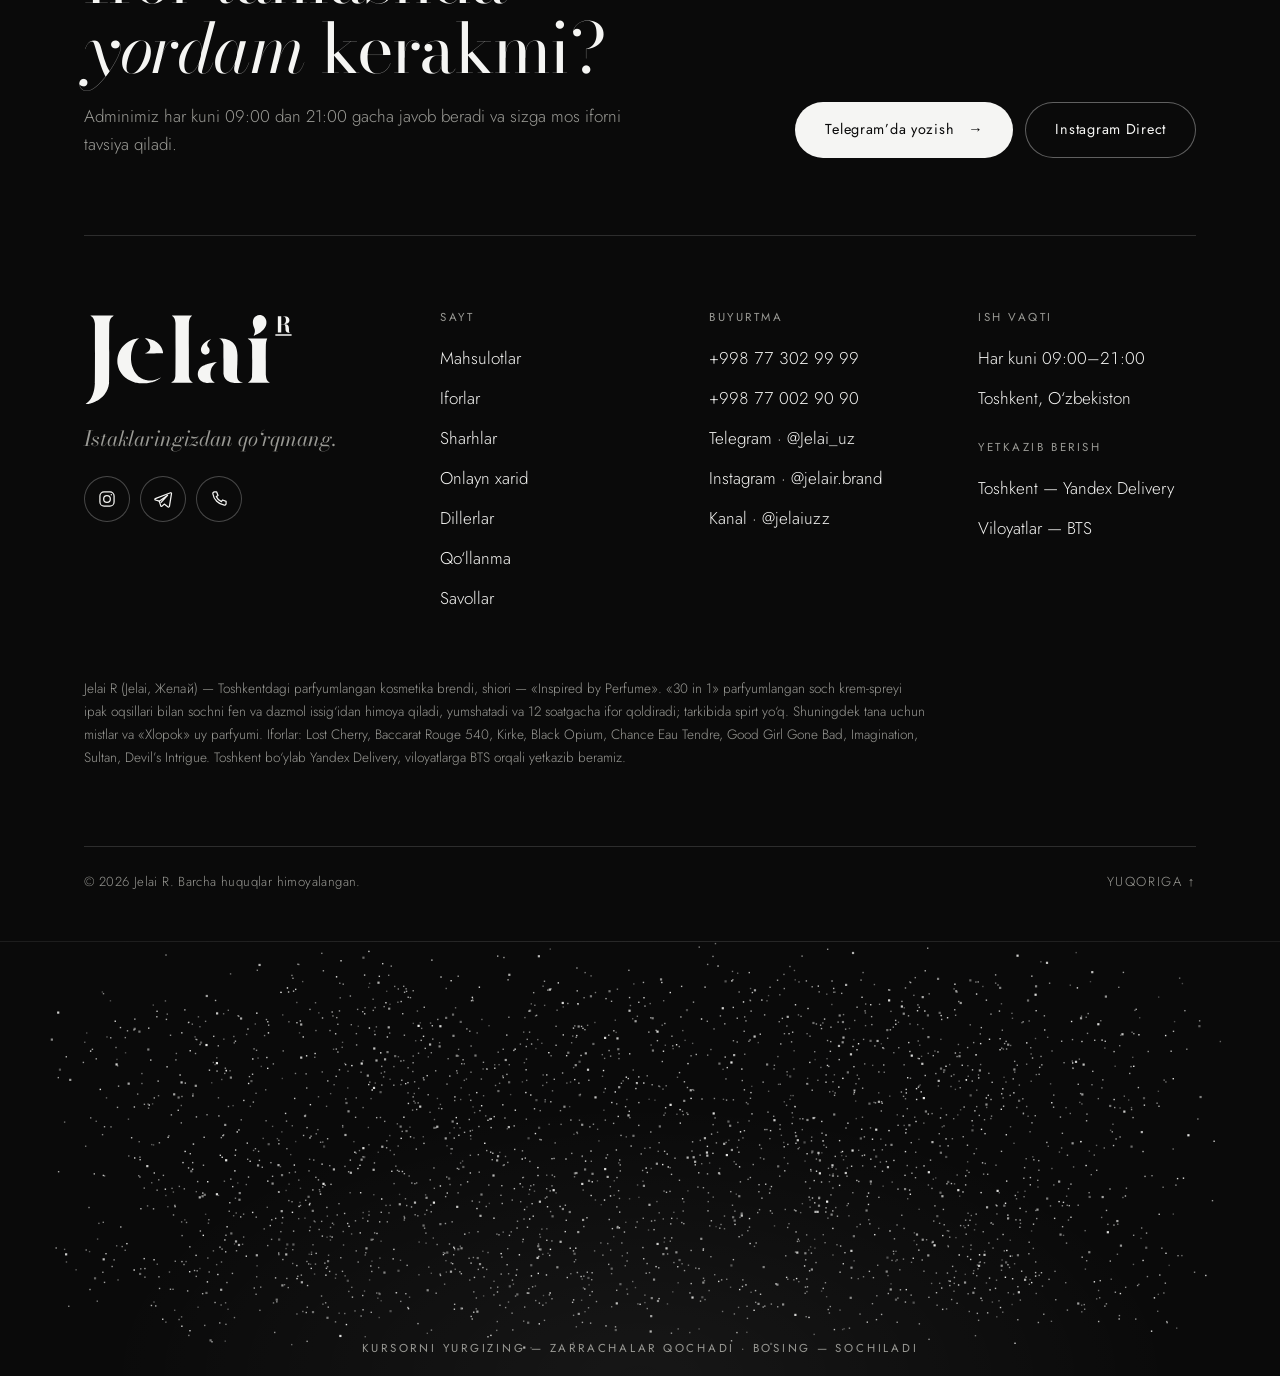
==== commit 4940982c: "SEO and speed: FAQ with structured data, brand aliases, WebP images Adds a trilingual FAQ (spelling " ====
--- a/index.html
+++ b/index.html
@@ -36,11 +36,12 @@
 <!-- Search Console / Yandex Webmaster tasdiqlash kodlarini shu yerga qo‘ying:
 <meta name="google-site-verification" content="...">
 <meta name="yandex-verification" content="..."> -->
+<link rel="icon" href="favicon.ico" sizes="48x48">
 <link rel="icon" href="favicon.svg" type="image/svg+xml">
 <link rel="icon" href="icon-192.png" type="image/png" sizes="192x192">
 <link rel="apple-touch-icon" href="apple-touch-icon.png">
 <link rel="manifest" href="site.webmanifest">
-<script type="application/ld+json">{"@context": "https://schema.org", "@graph": [{"@type": "Organization", "@id": "https://jelair.uz/#org", "name": "Jelai", "alternateName": ["Jelai R", "JelaiR", "Jelair", "Jelai.uz", "Jelai Uzbekistan", "Желай"], "url": "https://jelair.uz/", "logo": "https://jelair.uz/icon-512.png", "image": "https://jelair.uz/og-image.jpg", "slogan": "Inspired by Perfume", "description": "Jelai R — Toshkentdagi parfyumlangan kosmetika brendi: «30 in 1» parfyumlangan soch krem-spreyi, tana uchun mistlar va uy parfyumi. O‘zbekiston bo‘ylab yetkazib berish.", "sameAs": ["https://www.instagram.com/jelair.brand/", "https://t.me/jelaiuzz", "https://taplink.cc/jelai.uz"], "contactPoint": [{"@type": "ContactPoint", "telephone": "+998773029999", "contactType": "sales", "areaServed": "UZ", "availableLanguage": ["uz", "ru"]}, {"@type": "ContactPoint", "telephone": "+998770029090", "contactType": "customer service", "areaServed": "UZ", "availableLanguage": ["uz", "ru"]}]}, {"@type": "Store", "@id": "https://jelair.uz/#store", "name": "Jelai — parfyumlangan kosmetika", "url": "https://jelair.uz/", "image": "https://jelair.uz/og-image.jpg", "logo": "https://jelair.uz/icon-512.png", "telephone": "+998773029999", "priceRange": "$$", "currenciesAccepted": "UZS", "address": {"@type": "PostalAddress", "addressLocality": "Toshkent", "addressRegion": "Toshkent", "addressCountry": "UZ"}, "areaServed": {"@type": "Country", "name": "O‘zbekiston"}, "openingHoursSpecification": [{"@type": "OpeningHoursSpecification", "dayOfWeek": ["Monday", "Tuesday", "Wednesday", "Thursday", "Friday", "Saturday", "Sunday"], "opens": "09:00", "closes": "21:00"}], "brand": {"@id": "https://jelair.uz/#org"}, "parentOrganization": {"@id": "https://jelair.uz/#org"}}, {"@type": "WebSite", "@id": "https://jelair.uz/#site", "url": "https://jelair.uz/", "name": "Jelai", "alternateName": "Jelai Uzbekistan", "inLanguage": "uz", "publisher": {"@id": "https://jelair.uz/#org"}}, {"@type": "WebPage", "@id": "https://jelair.uz/#page", "url": "https://jelair.uz/", "name": "Jelai R — parfyumlangan soch spreyi, mist va uy parfyumi | Toshkent", "isPartOf": {"@id": "https://jelair.uz/#site"}, "about": {"@id": "https://jelair.uz/#org"}, "inLanguage": "uz", "primaryImageOfPage": {"@type": "ImageObject", "url": "https://jelair.uz/og-image.jpg", "width": 1200, "height": 630}}, {"@type": "ItemList", "name": "Jelai R mahsulotlari", "itemListElement": [{"@type": "ListItem", "position": 1, "name": "Jelai R «30 in 1» parfyumlangan soch krem-spreyi"}, {"@type": "ListItem", "position": 2, "name": "Jelai R tana uchun mist"}, {"@type": "ListItem", "position": 3, "name": "Jelai R uy uchun parfyum «Xlopok»"}]}]}</script>
+<script type="application/ld+json">{"@context": "https://schema.org", "@graph": [{"@type": "Organization", "@id": "https://jelair.uz/#org", "name": "Jelai", "alternateName": ["Jelai R", "JelaiR", "Jelair", "Jelai", "Jelay", "Jelai.uz", "Jelair.uz", "Jelai Uzbekistan", "Jelai R Cosmetics", "Желай", "Джелай", "Джелаир"], "url": "https://jelair.uz/", "logo": "https://jelair.uz/icon-512.png", "image": "https://jelair.uz/og-image.jpg", "slogan": "Inspired by Perfume", "description": "Jelai R — Toshkentdagi parfyumlangan kosmetika brendi: «30 in 1» parfyumlangan soch krem-spreyi, tana uchun mistlar va uy parfyumi. O‘zbekiston bo‘ylab yetkazib berish.", "sameAs": ["https://www.instagram.com/jelair.brand/", "https://t.me/jelaiuzz", "https://taplink.cc/jelai.uz"], "contactPoint": [{"@type": "ContactPoint", "telephone": "+998773029999", "contactType": "sales", "areaServed": "UZ", "availableLanguage": ["uz", "ru"]}, {"@type": "ContactPoint", "telephone": "+998770029090", "contactType": "customer service", "areaServed": "UZ", "availableLanguage": ["uz", "ru"]}]}, {"@type": "Store", "@id": "https://jelair.uz/#store", "name": "Jelai — parfyumlangan kosmetika", "url": "https://jelair.uz/", "image": "https://jelair.uz/og-image.jpg", "logo": "https://jelair.uz/icon-512.png", "telephone": "+998773029999", "priceRange": "$$", "currenciesAccepted": "UZS", "address": {"@type": "PostalAddress", "addressLocality": "Toshkent", "addressRegion": "Toshkent", "addressCountry": "UZ"}, "areaServed": {"@type": "Country", "name": "O‘zbekiston"}, "openingHoursSpecification": [{"@type": "OpeningHoursSpecification", "dayOfWeek": ["Monday", "Tuesday", "Wednesday", "Thursday", "Friday", "Saturday", "Sunday"], "opens": "09:00", "closes": "21:00"}], "brand": {"@id": "https://jelair.uz/#org"}, "parentOrganization": {"@id": "https://jelair.uz/#org"}}, {"@type": "WebSite", "@id": "https://jelair.uz/#site", "url": "https://jelair.uz/", "name": "Jelai", "alternateName": "Jelai Uzbekistan", "inLanguage": "uz", "publisher": {"@id": "https://jelair.uz/#org"}}, {"@type": "WebPage", "@id": "https://jelair.uz/#page", "url": "https://jelair.uz/", "name": "Jelai R — parfyumlangan soch spreyi, mist va uy parfyumi | Toshkent", "isPartOf": {"@id": "https://jelair.uz/#site"}, "about": {"@id": "https://jelair.uz/#org"}, "inLanguage": "uz", "primaryImageOfPage": {"@type": "ImageObject", "url": "https://jelair.uz/og-image.jpg", "width": 1200, "height": 630}}, {"@type": "Product", "@id": "https://jelair.uz/#product-1", "name": "Jelai R «30 in 1» parfyumlangan soch krem-spreyi", "image": "https://jelair.uz/img/products/spray.webp", "description": "Ipak oqsillari bilan parfyumlangan termohimoya: fen, dazmol va quyoshdan himoya, yumshoqlik va jilva, ifor 12 soatgacha. Tarkibida spirt yo‘q.", "brand": {"@type": "Brand", "name": "Jelai R"}, "manufacturer": {"@id": "https://jelair.uz/#org"}, "category": "Parfyumlangan kosmetika"}, {"@type": "Product", "@id": "https://jelair.uz/#product-2", "name": "Jelai R Tana uchun mist", "image": "https://jelair.uz/img/products/mist.webp", "description": "Tana va soch uchun yengil xushbo‘y sprey.", "brand": {"@type": "Brand", "name": "Jelai R"}, "manufacturer": {"@id": "https://jelair.uz/#org"}, "category": "Parfyumlangan kosmetika"}, {"@type": "Product", "@id": "https://jelair.uz/#product-3", "name": "Jelai R Uy uchun parfyum «Xlopok»", "image": "https://jelair.uz/img/products/home.webp", "description": "Uy, avtomobil, ofis, parda va matolar uchun tozalik ifori.", "brand": {"@type": "Brand", "name": "Jelai R"}, "manufacturer": {"@id": "https://jelair.uz/#org"}, "category": "Parfyumlangan kosmetika"}]}</script>
 <script>
   document.documentElement.classList.add('js');
   try { var th = localStorage.getItem('jelai-theme'); if (th === 'dark' || th === 'light') document.documentElement.dataset.theme = th; } catch (e) {}
@@ -49,8 +50,10 @@
 <link rel="preconnect" href="https://fonts.googleapis.com">
 <link rel="preconnect" href="https://fonts.gstatic.com" crossorigin>
 <link rel="stylesheet" href="https://fonts.googleapis.com/css2?family=Bodoni+Moda:ital,opsz,wght@0,6..96,400..600;1,6..96,400..500&family=Jost:wght@300..500&display=swap">
+<link rel="preload" as="image" href="img/hero.webp" fetchpriority="high">
 <link rel="stylesheet" href="styles.css">
 <script src="script.js" defer></script>
+<script type="application/ld+json" id="faq-ld">{"@context": "https://schema.org", "@type": "FAQPage", "mainEntity": [{"@type": "Question", "name": "Jelai R qanday yoziladi?", "acceptedAnswer": {"@type": "Answer", "text": "Brendimiz nomi — Jelai R (JelaiR). Uni ba’zan Jelair, Jelai, Jelay, Желай yoki Джелай deb ham yozishadi — barchasi bitta brend: Toshkentdagi Jelai R parfyumlangan kosmetikasi. Rasmiy sayt — jelair.uz."}}, {"@type": "Question", "name": "Asl Jelai R mahsulotini qanday ajrataman?", "acceptedAnswer": {"@type": "Answer", "text": "Asl mahsulot yorlig‘ida «Jelai R — Inspired by Perfume» logotipi bor: «i» harfidan keyin ostiga chiziq tortilgan R. Jelai R’ni faqat rasmiy sahifalar — jelair.uz, Instagram @jelair.brand va Telegram @jelaiuzz orqali xarid qiling."}}, {"@type": "Question", "name": "«30 in 1» soch spreyi nima qiladi?", "acceptedAnswer": {"@type": "Answer", "text": "Sochni fen, dazmol va ployka issig‘idan, quyosh nurlari va changdan himoya qiladi, yumshatadi, jilva beradi, tarashni osonlashtiradi va statik elektrni oladi. Tarkibida ipak oqsillari bor, ifor 12 soatgacha saqlanadi."}}, {"@type": "Question", "name": "Soch spreyi tarkibida spirt bormi?", "acceptedAnswer": {"@type": "Answer", "text": "Yo‘q. «30 in 1» soch spreyi tarkibida spirt yo‘q, shuning uchun namoz o‘qiydigan ayollar uchun ham qulay."}}, {"@type": "Question", "name": "Qanday buyurtma beraman?", "acceptedAnswer": {"@type": "Answer", "text": "Telegram’da @Jelai_uz adminiga yoki Instagram’da @jelair.brand sahifasiga yozing, yoki +998 77 302 99 99 raqamiga qo‘ng‘iroq qiling. Har kuni 09:00–21:00."}}, {"@type": "Question", "name": "Yetkazib berish bormi?", "acceptedAnswer": {"@type": "Answer", "text": "Ha. Toshkent bo‘ylab Yandex Delivery, viloyatlarga BTS orqali — butun O‘zbekiston bo‘ylab yetkazib beramiz."}}]}</script>
 </head>
 <body>
 
@@ -123,7 +126,7 @@
         <p class="lead">Jelai R — selektiv parfyumeriya iforlaridan ilhomlangan tana, soch va uy uchun mahsulotlar. O‘zbekiston bo‘ylab yetkazib beramiz.</p>
         <a class="btn" href="#mahsulotlar">Mahsulotlarni ko‘rish <span aria-hidden="true">→</span></a>
       </div>
-      <div class="hero-art"><img src="img/hero.jpg" alt="Jelai R «30 in 1» parfyumlangan soch spreyi" width="640" height="800" fetchpriority="high"></div>
+      <div class="hero-art"><img src="img/hero.webp" alt="Jelai R «30 in 1» parfyumlangan soch spreyi" width="640" height="800" fetchpriority="high"></div>
     </div>
     <a class="scroll-hint" href="#bayon" aria-label="Pastga"><span></span></a>
   </section>
@@ -142,7 +145,7 @@
         <p class="sec-sub">Mahsulotni tanlang — xususiyatlari, qo‘llash usuli va iforlari bilan tanishing.</p>
       </header>
       <div class="grid" id="grid"><button class="card reveal" type="button" data-i="0" style="--d:0s" aria-haspopup="dialog">
-  <span class="card-art"><img src="img/products/spray.jpg" alt="Jelai R — Soch uchun krem-sprey «30 in 1»" width="640" height="800" loading="lazy" decoding="async"></span>
+  <span class="card-art"><img src="img/products/spray.webp" alt="Jelai R — Soch uchun krem-sprey «30 in 1»" width="640" height="800" loading="lazy" decoding="async"></span>
   <span class="card-body">
     <span class="card-fam">Soch</span>
     <span class="card-name">Soch uchun krem-sprey «30 in 1»</span>
@@ -151,7 +154,7 @@
   </span>
 </button>
 <button class="card reveal" type="button" data-i="1" style="--d:0.08s" aria-haspopup="dialog">
-  <span class="card-art"><img src="img/products/mist.jpg" alt="Jelai R — Tana uchun mist" width="640" height="800" loading="lazy" decoding="async"></span>
+  <span class="card-art"><img src="img/products/mist.webp" alt="Jelai R — Tana uchun mist" width="640" height="800" loading="lazy" decoding="async"></span>
   <span class="card-body">
     <span class="card-fam">Tana</span>
     <span class="card-name">Tana uchun mist</span>
@@ -160,7 +163,7 @@
   </span>
 </button>
 <button class="card reveal" type="button" data-i="2" style="--d:0.16s" aria-haspopup="dialog">
-  <span class="card-art"><img src="img/products/home.jpg" alt="Jelai R — Uy uchun parfyum «Xlopok»" width="640" height="800" loading="lazy" decoding="async"></span>
+  <span class="card-art"><img src="img/products/home.webp" alt="Jelai R — Uy uchun parfyum «Xlopok»" width="640" height="800" loading="lazy" decoding="async"></span>
   <span class="card-body">
     <span class="card-fam">Uy</span>
     <span class="card-name">Uy uchun parfyum «Xlopok»</span>
@@ -179,55 +182,55 @@
         <p class="sec-sub">«30 in 1» soch spreyi iforlari mashhur selektiv atirlardan ilhomlangan. Qaysi biri hozir borligini Instagram yoki Telegram orqali so‘rang.</p>
       </header>
       <div class="ifor-grid" id="scentList"><article class="ifor reveal" style="--d:0s; --t:#8f1d2c">
-  <div class="ifor-img"><img src="img/ifor/lost-cherry.jpg" alt="Jelai R «30 in 1» — Lost Cherry" width="600" height="800" loading="lazy" decoding="async"></div>
+  <div class="ifor-img"><img src="img/ifor/lost-cherry.webp" alt="Jelai R «30 in 1» — Lost Cherry" width="600" height="800" loading="lazy" decoding="async"></div>
   <h3 class="ifor-name"><i aria-hidden="true"></i>Lost Cherry</h3>
   <p class="ifor-notes">Gilos, bodom, vanil</p>
   <p class="ifor-about">Shirin va shirali gilos, achchiq bodom va mayin vanil.</p>
 </article>
 <article class="ifor reveal" style="--d:0.06s; --t:#c1443c">
-  <div class="ifor-img"><img src="img/ifor/baccarat-rouge.jpg" alt="Jelai R «30 in 1» — Baccarat Rouge 540" width="600" height="800" loading="lazy" decoding="async"></div>
+  <div class="ifor-img"><img src="img/ifor/baccarat-rouge.webp" alt="Jelai R «30 in 1» — Baccarat Rouge 540" width="600" height="800" loading="lazy" decoding="async"></div>
   <h3 class="ifor-name"><i aria-hidden="true"></i>Baccarat Rouge 540</h3>
   <p class="ifor-notes">Za’faron, yasmin, ambra</p>
   <p class="ifor-about">Iliq, sirli va uzoq saqlanadigan hashamatli iz.</p>
 </article>
 <article class="ifor reveal" style="--d:0.12s; --t:#e08a52">
-  <div class="ifor-img"><img src="img/ifor/kirke.jpg" alt="Jelai R «30 in 1» — Kirke" width="600" height="800" loading="lazy" decoding="async"></div>
+  <div class="ifor-img"><img src="img/ifor/kirke.webp" alt="Jelai R «30 in 1» — Kirke" width="600" height="800" loading="lazy" decoding="async"></div>
   <h3 class="ifor-name"><i aria-hidden="true"></i>Kirke</h3>
   <p class="ifor-notes">Marakuya, shaftoli, sandal</p>
   <p class="ifor-about">Shirali mevalar, gul notalari va iliq mushk.</p>
 </article>
 <article class="ifor reveal" style="--d:0.18s; --t:#2e2420">
-  <div class="ifor-img"><img src="img/ifor/black-opium.jpg" alt="Jelai R «30 in 1» — Black Opium" width="600" height="800" loading="lazy" decoding="async"></div>
+  <div class="ifor-img"><img src="img/ifor/black-opium.webp" alt="Jelai R «30 in 1» — Black Opium" width="600" height="800" loading="lazy" decoding="async"></div>
   <h3 class="ifor-name"><i aria-hidden="true"></i>Black Opium</h3>
   <p class="ifor-notes">Qahva, vanil, yasmin</p>
   <p class="ifor-about">Shirin vanil, boy qahva va oq gullar.</p>
 </article>
 <article class="ifor reveal" style="--d:0s; --t:#e7a6b9">
-  <div class="ifor-img"><img src="img/ifor/chance.jpg" alt="Jelai R «30 in 1» — Chance Eau Tendre" width="600" height="800" loading="lazy" decoding="async"></div>
+  <div class="ifor-img"><img src="img/ifor/chance.webp" alt="Jelai R «30 in 1» — Chance Eau Tendre" width="600" height="800" loading="lazy" decoding="async"></div>
   <h3 class="ifor-name"><i aria-hidden="true"></i>Chance Eau Tendre</h3>
   <p class="ifor-notes">Behi, yasmin, mushk</p>
   <p class="ifor-about">Nafis mevali-gulli ifor: greypfrut, behi, yasmin.</p>
 </article>
 <article class="ifor reveal" style="--d:0.06s; --t:#e3c48a">
-  <div class="ifor-img"><img src="img/ifor/good-girl.jpg" alt="Jelai R «30 in 1» — Good Girl Gone Bad" width="600" height="800" loading="lazy" decoding="async"></div>
+  <div class="ifor-img"><img src="img/ifor/good-girl.webp" alt="Jelai R «30 in 1» — Good Girl Gone Bad" width="600" height="800" loading="lazy" decoding="async"></div>
   <h3 class="ifor-name"><i aria-hidden="true"></i>Good Girl Gone Bad</h3>
   <p class="ifor-notes">Osmantus, yasmin, tuberoza</p>
   <p class="ifor-about">Shirin va latofatli gulli ifor.</p>
 </article>
 <article class="ifor reveal" style="--d:0.12s; --t:#6fb8bd">
-  <div class="ifor-img"><img src="img/ifor/imagination.jpg" alt="Jelai R «30 in 1» — Imagination" width="600" height="800" loading="lazy" decoding="async"></div>
+  <div class="ifor-img"><img src="img/ifor/imagination.webp" alt="Jelai R «30 in 1» — Imagination" width="600" height="800" loading="lazy" decoding="async"></div>
   <h3 class="ifor-name"><i aria-hidden="true"></i>Imagination</h3>
   <p class="ifor-notes">Bergamot, zanjabil, ambroksan</p>
   <p class="ifor-about">Sitrus, zanjabil va qora choy — toza va tetik.</p>
 </article>
 <article class="ifor reveal" style="--d:0.18s; --t:#8a5a2b">
-  <div class="ifor-img"><img src="img/ifor/sultan.jpg" alt="Jelai R «30 in 1» — Sultan" width="600" height="800" loading="lazy" decoding="async"></div>
+  <div class="ifor-img"><img src="img/ifor/sultan.webp" alt="Jelai R «30 in 1» — Sultan" width="600" height="800" loading="lazy" decoding="async"></div>
   <h3 class="ifor-name"><i aria-hidden="true"></i>Sultan</h3>
   <p class="ifor-notes">Ambra, vanil, gvayak</p>
   <p class="ifor-about">Iliq, shirin va sharqona hashamat.</p>
 </article>
 <article class="ifor reveal" style="--d:0s; --t:#b9a089">
-  <div class="ifor-img"><img src="img/ifor/devils-intrigue.jpg" alt="Jelai R «30 in 1» — Devil’s Intrigue" width="600" height="800" loading="lazy" decoding="async"></div>
+  <div class="ifor-img"><img src="img/ifor/devils-intrigue.webp" alt="Jelai R «30 in 1» — Devil’s Intrigue" width="600" height="800" loading="lazy" decoding="async"></div>
   <h3 class="ifor-name"><i aria-hidden="true"></i>Devil’s Intrigue</h3>
   <p class="ifor-notes">Kashmeran, sandal, osmantus</p>
   <p class="ifor-about">Shirin, gulli va iliq notalar — sirli va jozibali.</p>
@@ -251,7 +254,7 @@
     </div>
     <div class="rev-track" id="revTrack" tabindex="0" aria-label="Sharhlar ro‘yxati"><article class="rev reveal" style="--d:0s">
   <a class="rev-img" href="https://t.me/jelaiuzz/1487" target="_blank" rel="noopener" aria-label="Bonamur — videoni ko‘rish">
-    <img src="img/sharh/bonamur.jpg" alt="Bonamur" width="600" height="800" loading="lazy" decoding="async">
+    <img src="img/sharh/bonamur.webp" alt="Bonamur" width="600" height="800" loading="lazy" decoding="async">
     <span class="rev-play"><i aria-hidden="true"></i>Video</span>
   </a>
   
@@ -260,7 +263,7 @@
 </article>
 <article class="rev reveal" style="--d:0.07s">
   <a class="rev-img" href="https://t.me/jelaiuzz/1505" target="_blank" rel="noopener" aria-label="Nigina — videoni ko‘rish">
-    <img src="img/sharh/nigina.jpg" alt="Nigina" width="600" height="800" loading="lazy" decoding="async">
+    <img src="img/sharh/nigina.webp" alt="Nigina" width="600" height="800" loading="lazy" decoding="async">
     <span class="rev-play"><i aria-hidden="true"></i>Video</span>
   </a>
   
@@ -269,7 +272,7 @@
 </article>
 <article class="rev reveal" style="--d:0.14s">
   <a class="rev-img" href="https://t.me/jelaiuzz/1505" target="_blank" rel="noopener" aria-label="Sherzod Abdullaev — videoni ko‘rish">
-    <img src="img/sharh/sherzod.jpg" alt="Sherzod Abdullaev" width="600" height="800" loading="lazy" decoding="async">
+    <img src="img/sharh/sherzod.webp" alt="Sherzod Abdullaev" width="600" height="800" loading="lazy" decoding="async">
     <span class="rev-play"><i aria-hidden="true"></i>Video</span>
   </a>
   
@@ -278,7 +281,7 @@
 </article>
 <article class="rev reveal" style="--d:0.21000000000000002s">
   <a class="rev-img" href="https://t.me/jelaiuzz/1506" target="_blank" rel="noopener" aria-label="Go‘zallik ustalari — videoni ko‘rish">
-    <img src="img/sharh/salon.jpg" alt="Go‘zallik ustalari" width="600" height="800" loading="lazy" decoding="async">
+    <img src="img/sharh/salon.webp" alt="Go‘zallik ustalari" width="600" height="800" loading="lazy" decoding="async">
     <span class="rev-play"><i aria-hidden="true"></i>Video</span>
   </a>
   
@@ -447,6 +450,41 @@
     </div>
   </section>
 
+  <section class="faq" id="savollar">
+    <div class="wrap faq-in">
+      <header class="sec-head reveal">
+        <p class="eyebrow">Savollar</p>
+        <h2>Ko‘p so‘raladigan savollar</h2>
+      </header>
+      <div class="faq-list">
+        <details class="faq-item reveal">
+          <summary><span>Jelai R qanday yoziladi?</span><i aria-hidden="true"></i></summary>
+          <div class="faq-a"><p>Brendimiz nomi — Jelai R (JelaiR). Uni ba’zan Jelair, Jelai, Jelay, Желай yoki Джелай deb ham yozishadi — barchasi bitta brend: Toshkentdagi Jelai R parfyumlangan kosmetikasi. Rasmiy sayt — jelair.uz.</p></div>
+        </details>
+        <details class="faq-item reveal">
+          <summary><span>Asl Jelai R mahsulotini qanday ajrataman?</span><i aria-hidden="true"></i></summary>
+          <div class="faq-a"><p>Asl mahsulot yorlig‘ida «Jelai R — Inspired by Perfume» logotipi bor: «i» harfidan keyin ostiga chiziq tortilgan R. Jelai R’ni faqat rasmiy sahifalar — jelair.uz, Instagram @jelair.brand va Telegram @jelaiuzz orqali xarid qiling.</p></div>
+        </details>
+        <details class="faq-item reveal">
+          <summary><span>«30 in 1» soch spreyi nima qiladi?</span><i aria-hidden="true"></i></summary>
+          <div class="faq-a"><p>Sochni fen, dazmol va ployka issig‘idan, quyosh nurlari va changdan himoya qiladi, yumshatadi, jilva beradi, tarashni osonlashtiradi va statik elektrni oladi. Tarkibida ipak oqsillari bor, ifor 12 soatgacha saqlanadi.</p></div>
+        </details>
+        <details class="faq-item reveal">
+          <summary><span>Soch spreyi tarkibida spirt bormi?</span><i aria-hidden="true"></i></summary>
+          <div class="faq-a"><p>Yo‘q. «30 in 1» soch spreyi tarkibida spirt yo‘q, shuning uchun namoz o‘qiydigan ayollar uchun ham qulay.</p></div>
+        </details>
+        <details class="faq-item reveal">
+          <summary><span>Qanday buyurtma beraman?</span><i aria-hidden="true"></i></summary>
+          <div class="faq-a"><p>Telegram’da @Jelai_uz adminiga yoki Instagram’da @jelair.brand sahifasiga yozing, yoki +998 77 302 99 99 raqamiga qo‘ng‘iroq qiling. Har kuni 09:00–21:00.</p></div>
+        </details>
+        <details class="faq-item reveal">
+          <summary><span>Yetkazib berish bormi?</span><i aria-hidden="true"></i></summary>
+          <div class="faq-a"><p>Ha. Toshkent bo‘ylab Yandex Delivery, viloyatlarga BTS orqali — butun O‘zbekiston bo‘ylab yetkazib beramiz.</p></div>
+        </details>
+      </div>
+    </div>
+  </section>
+
 </main>
 
 <footer class="footer" id="aloqa">
@@ -481,6 +519,7 @@
         <a href="#xarid">Onlayn xarid</a>
         <a href="#dillerlar">Dillerlar</a>
         <a href="#qollanma">Qo‘llanma</a>
+        <a href="#savollar">Savollar</a>
       </nav>
       <div class="ft-col">
         <h3>Buyurtma</h3>
--- a/styles.css
+++ b/styles.css
@@ -237,7 +237,7 @@
   letter-spacing: -.015em; max-width: 19em;
 }
 .statement-text .w { transition: opacity .5s linear; }
-.js .statement-text .w { opacity: .13; }
+.js .statement-text .w { opacity: .45; }
 .js .statement-text .w.on { opacity: 1; }
 
 /* ---------- Bo‘lim sarlavhasi ---------- */
@@ -748,3 +748,26 @@
   .card-body { padding: 16px 18px; align-content: center; }
   .card-line { display: block; }
 }
+
+/* Kirish ekrani paytida bosh rasm darhol chiziladi (LCP tezligi uchun) */
+.loading .hero-art, .loading .hero-text > * { opacity: 1 !important; transform: none !important; transition: none !important; }
+
+/* ---------- Savollar ---------- */
+.faq { padding-block: clamp(80px, 11vw, 150px); background: var(--mist); }
+.faq-in { display: grid; grid-template-columns: minmax(0, .8fr) minmax(0, 1.2fr); gap: clamp(28px, 5vw, 80px); align-items: start; }
+.faq-list { display: grid; }
+.faq-item { border-top: 1px solid var(--line); }
+.faq-item:last-child { border-bottom: 1px solid var(--line); }
+.faq-item summary {
+  list-style: none; cursor: pointer; display: flex; justify-content: space-between; align-items: center; gap: 20px;
+  padding-block: 22px; font: 400 clamp(1.2rem, 1.8vw, 1.45rem)/1.3 var(--display);
+}
+.faq-item summary::-webkit-details-marker { display: none; }
+.faq-item summary i { position: relative; flex: none; width: 34px; height: 34px; border-radius: 50%; box-shadow: inset 0 0 0 1px var(--line); transition: transform .4s var(--ease), background .3s; }
+.faq-item summary i::before, .faq-item summary i::after { content: ""; position: absolute; left: 11px; right: 11px; top: 16.25px; height: 1.5px; background: var(--ink); }
+.faq-item summary i::after { transform: rotate(90deg); transition: transform .4s var(--ease); }
+.faq-item[open] summary i::after { transform: rotate(0); }
+.faq-item summary:hover i { background: var(--paper); }
+.faq-a { padding: 0 52px 24px 0; color: var(--muted); }
+.faq-item[open] .faq-a { animation: hint-in .5s var(--ease); }
+@media (max-width: 860px) { .faq-in { grid-template-columns: minmax(0, 1fr); } .faq-a { padding-right: 0; } }
